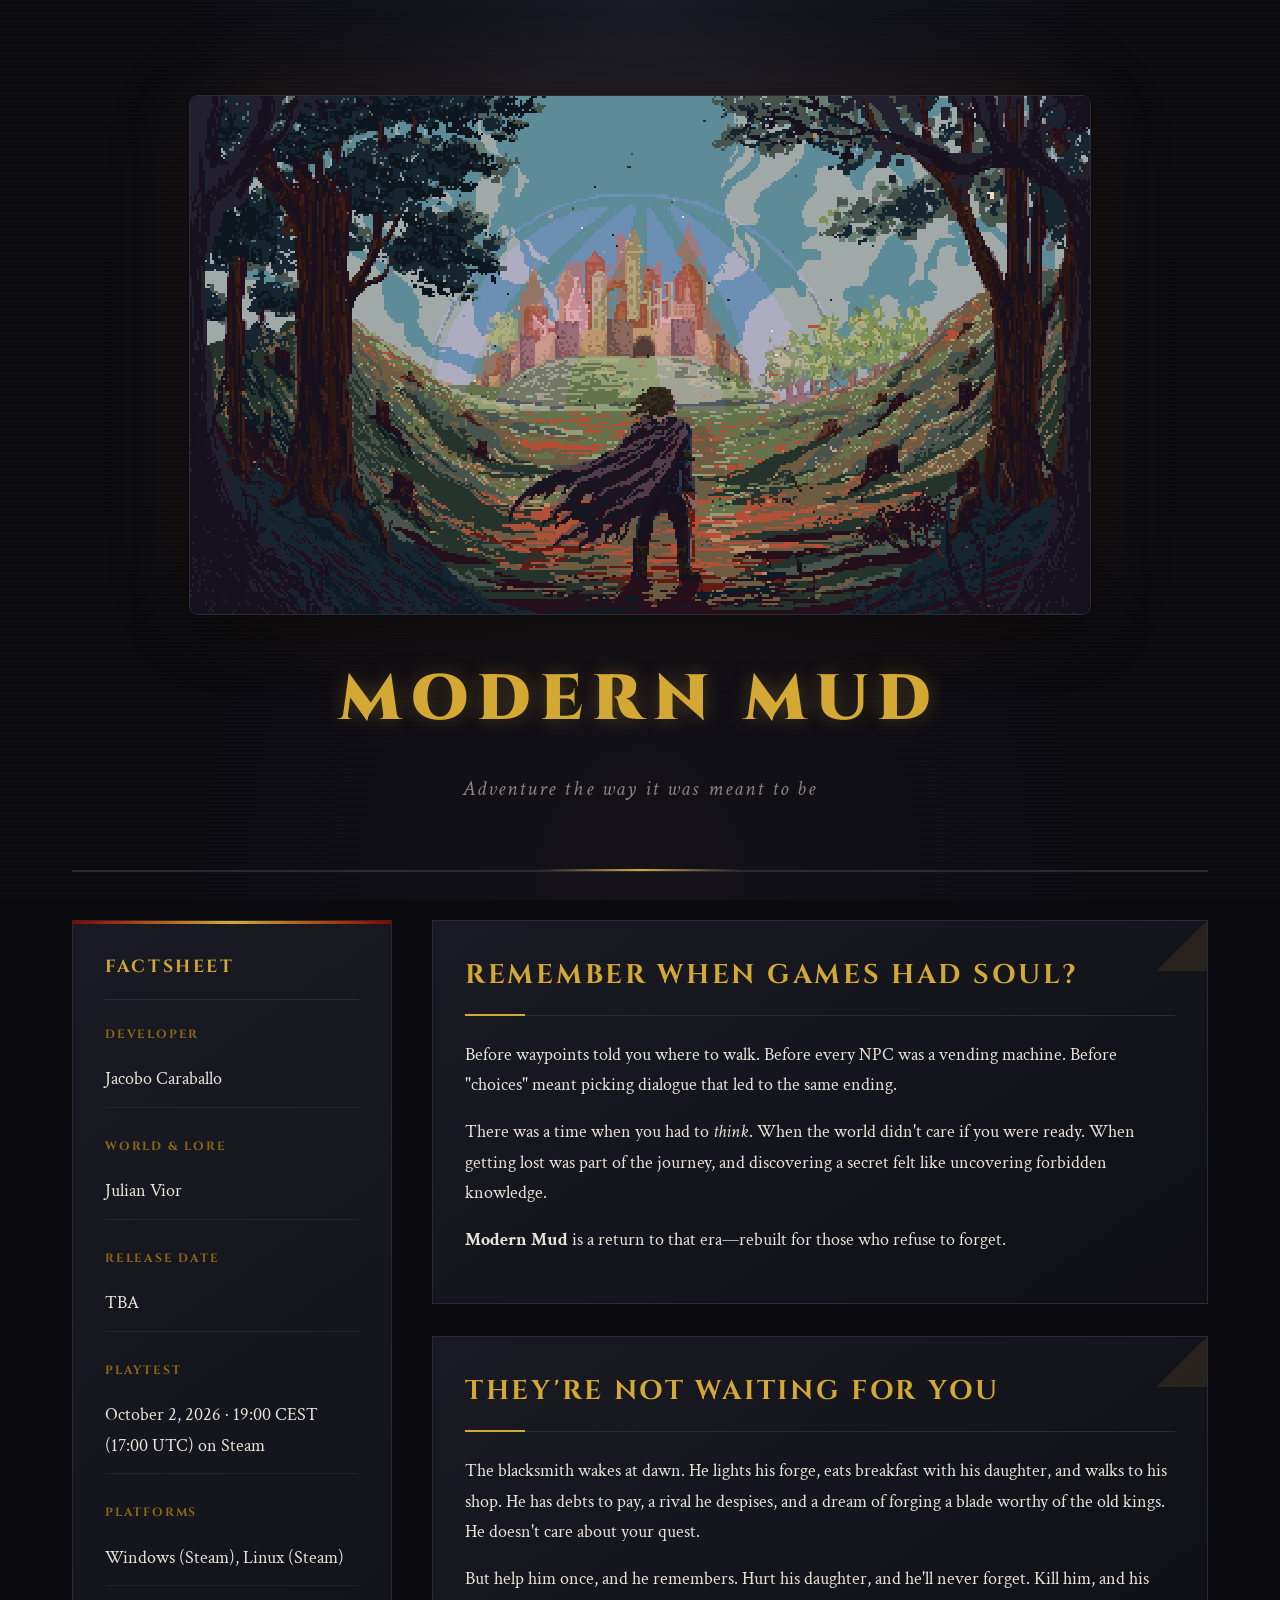
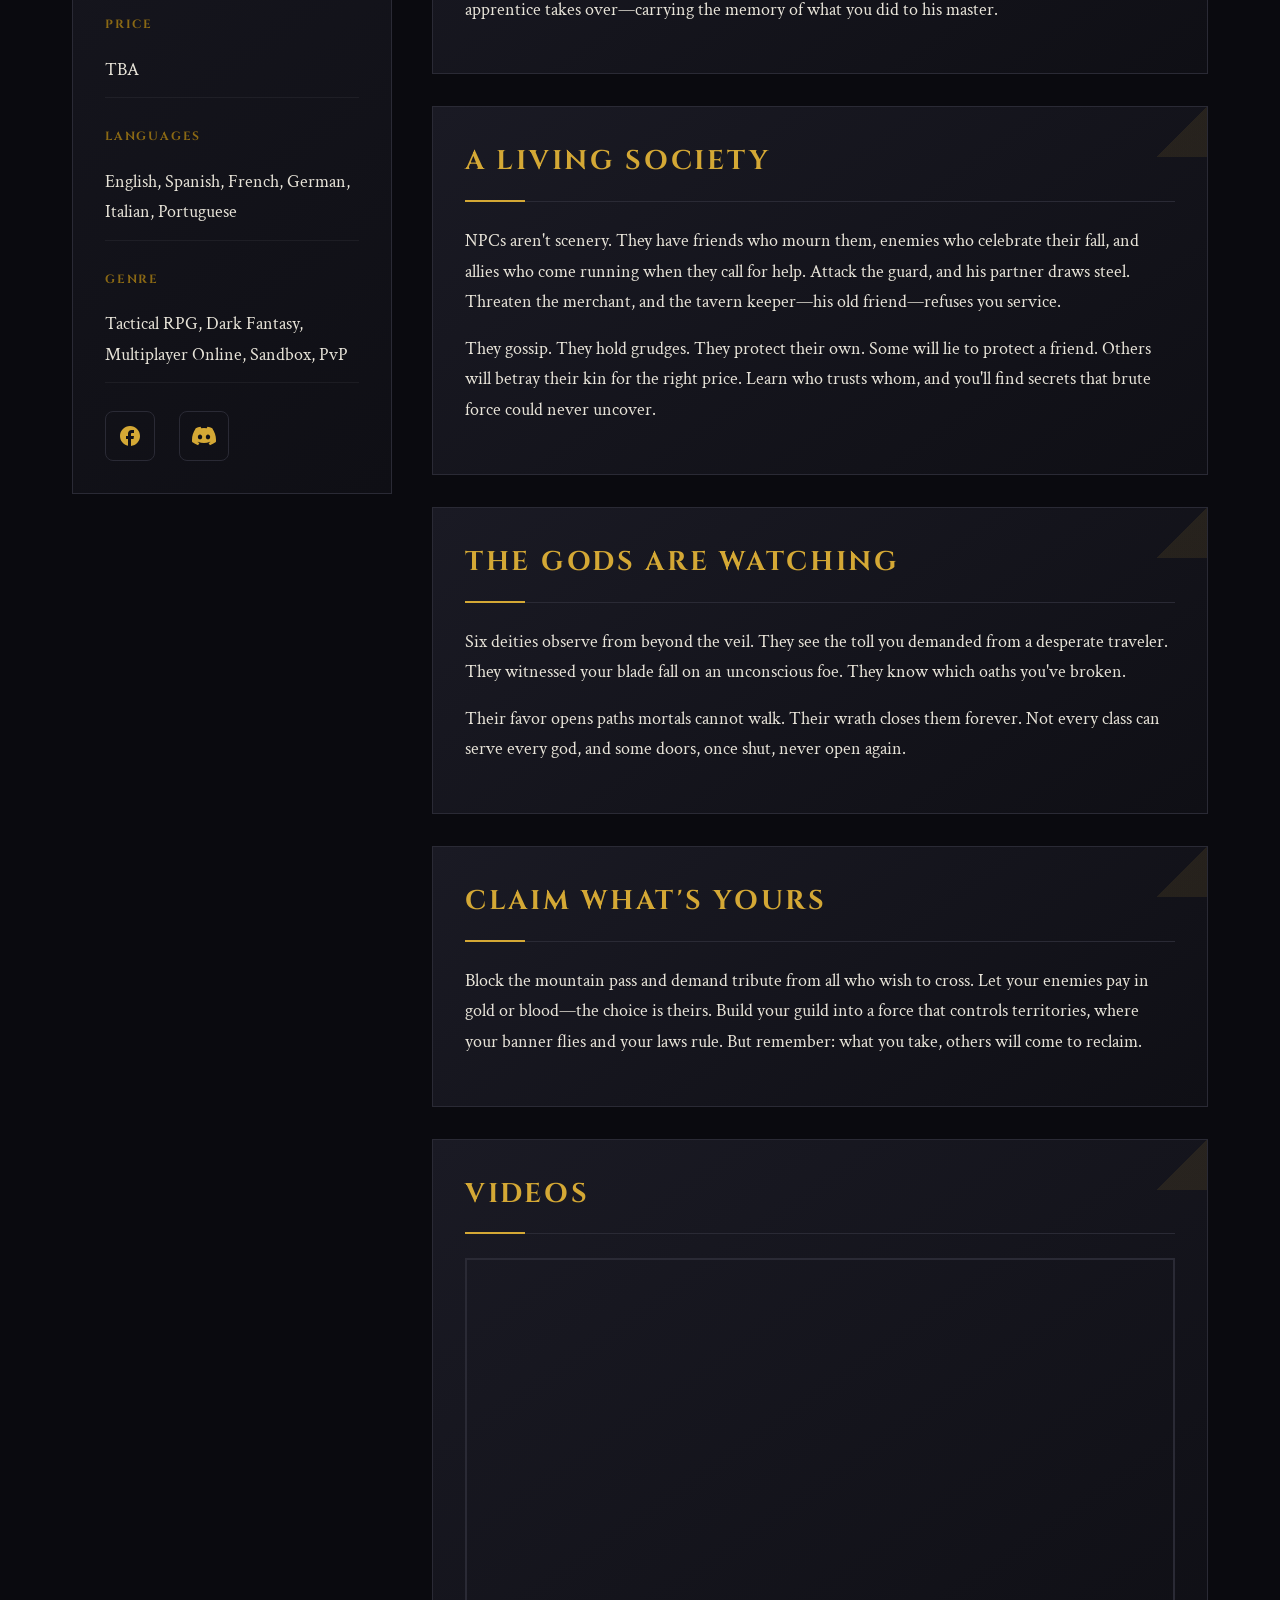
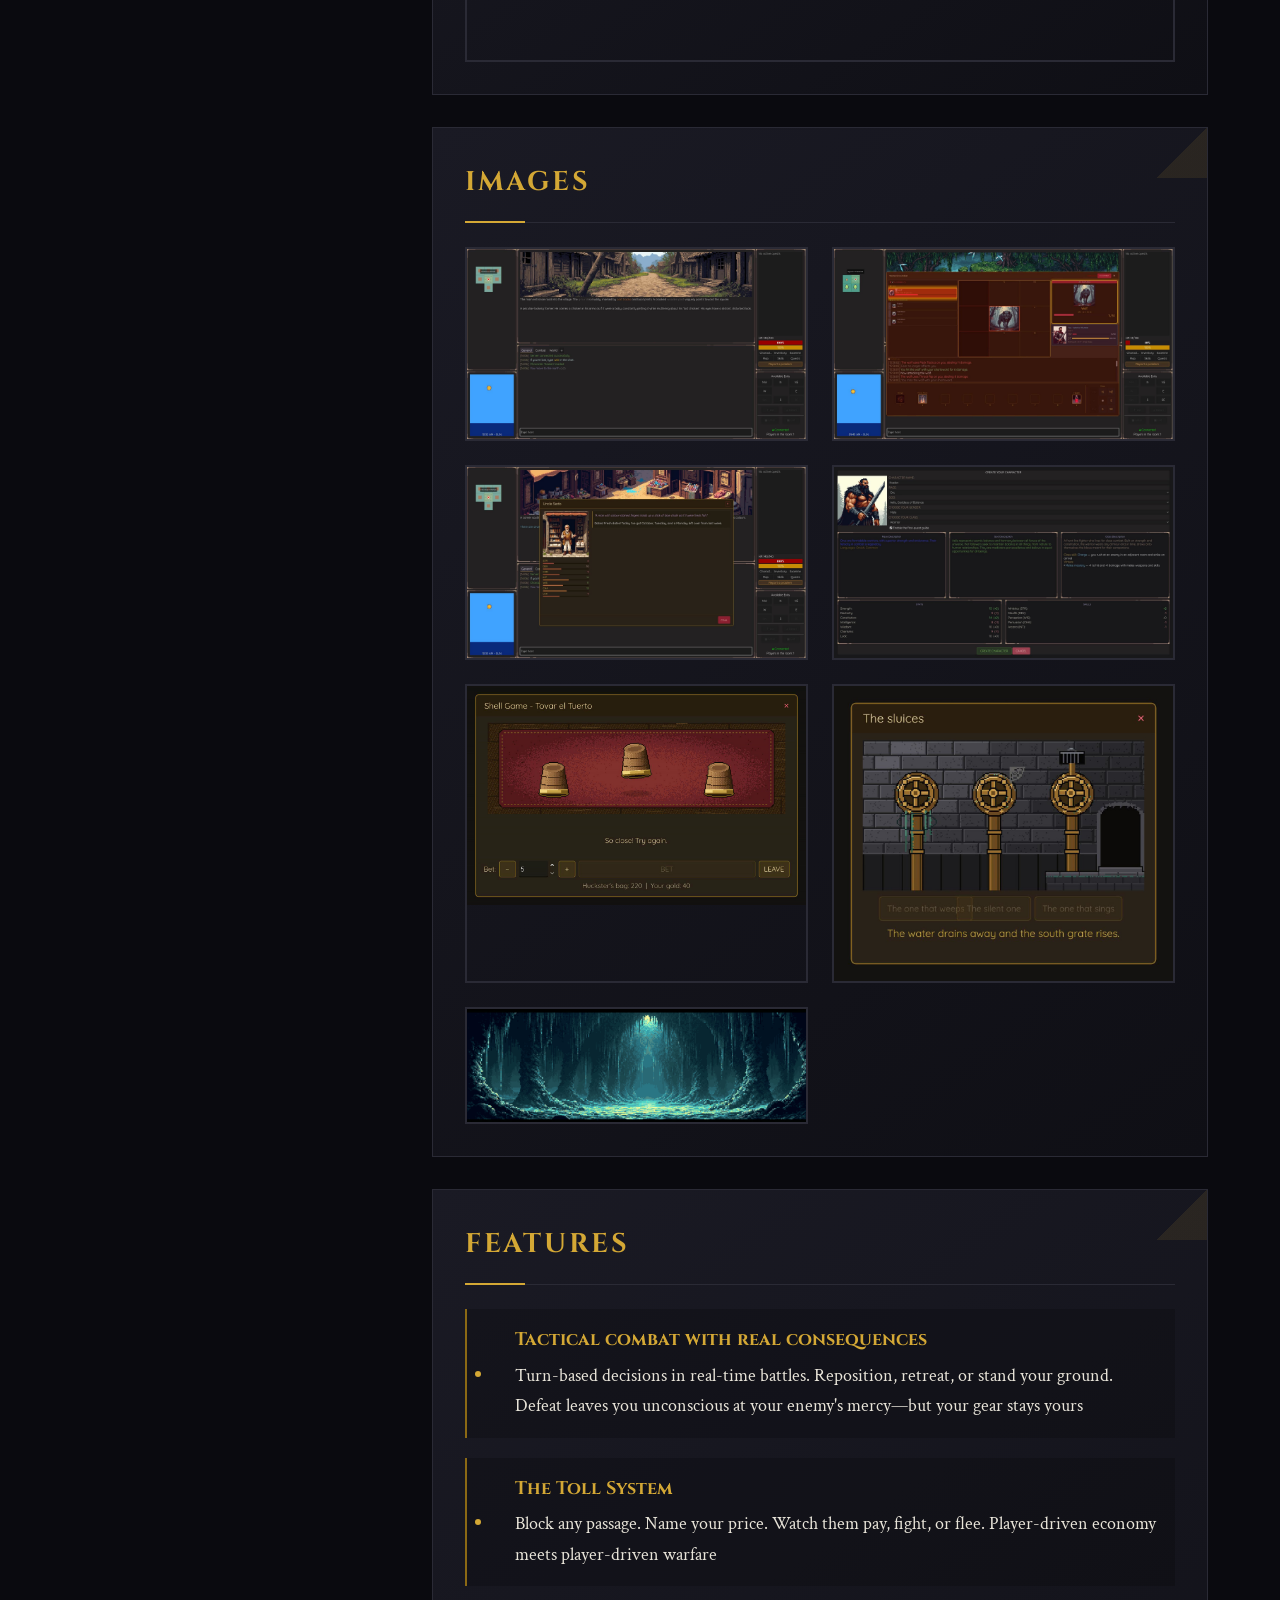
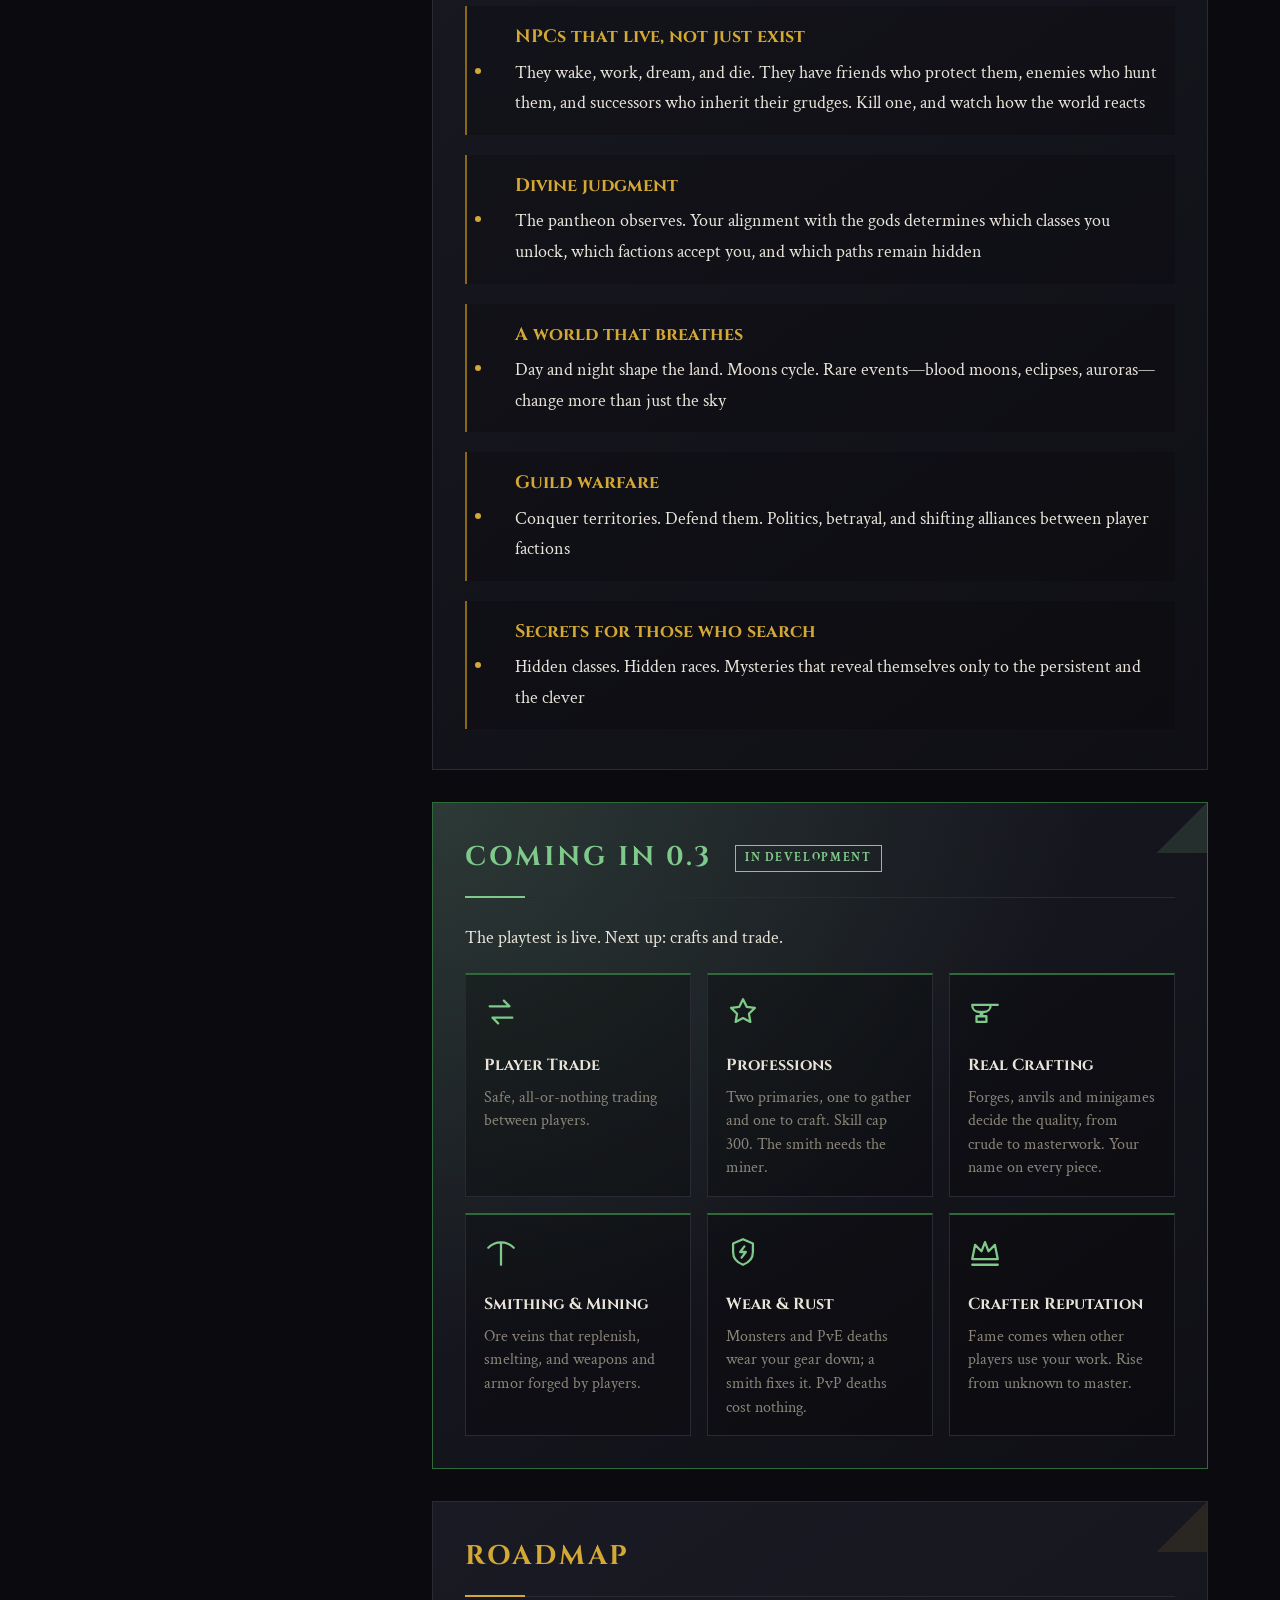
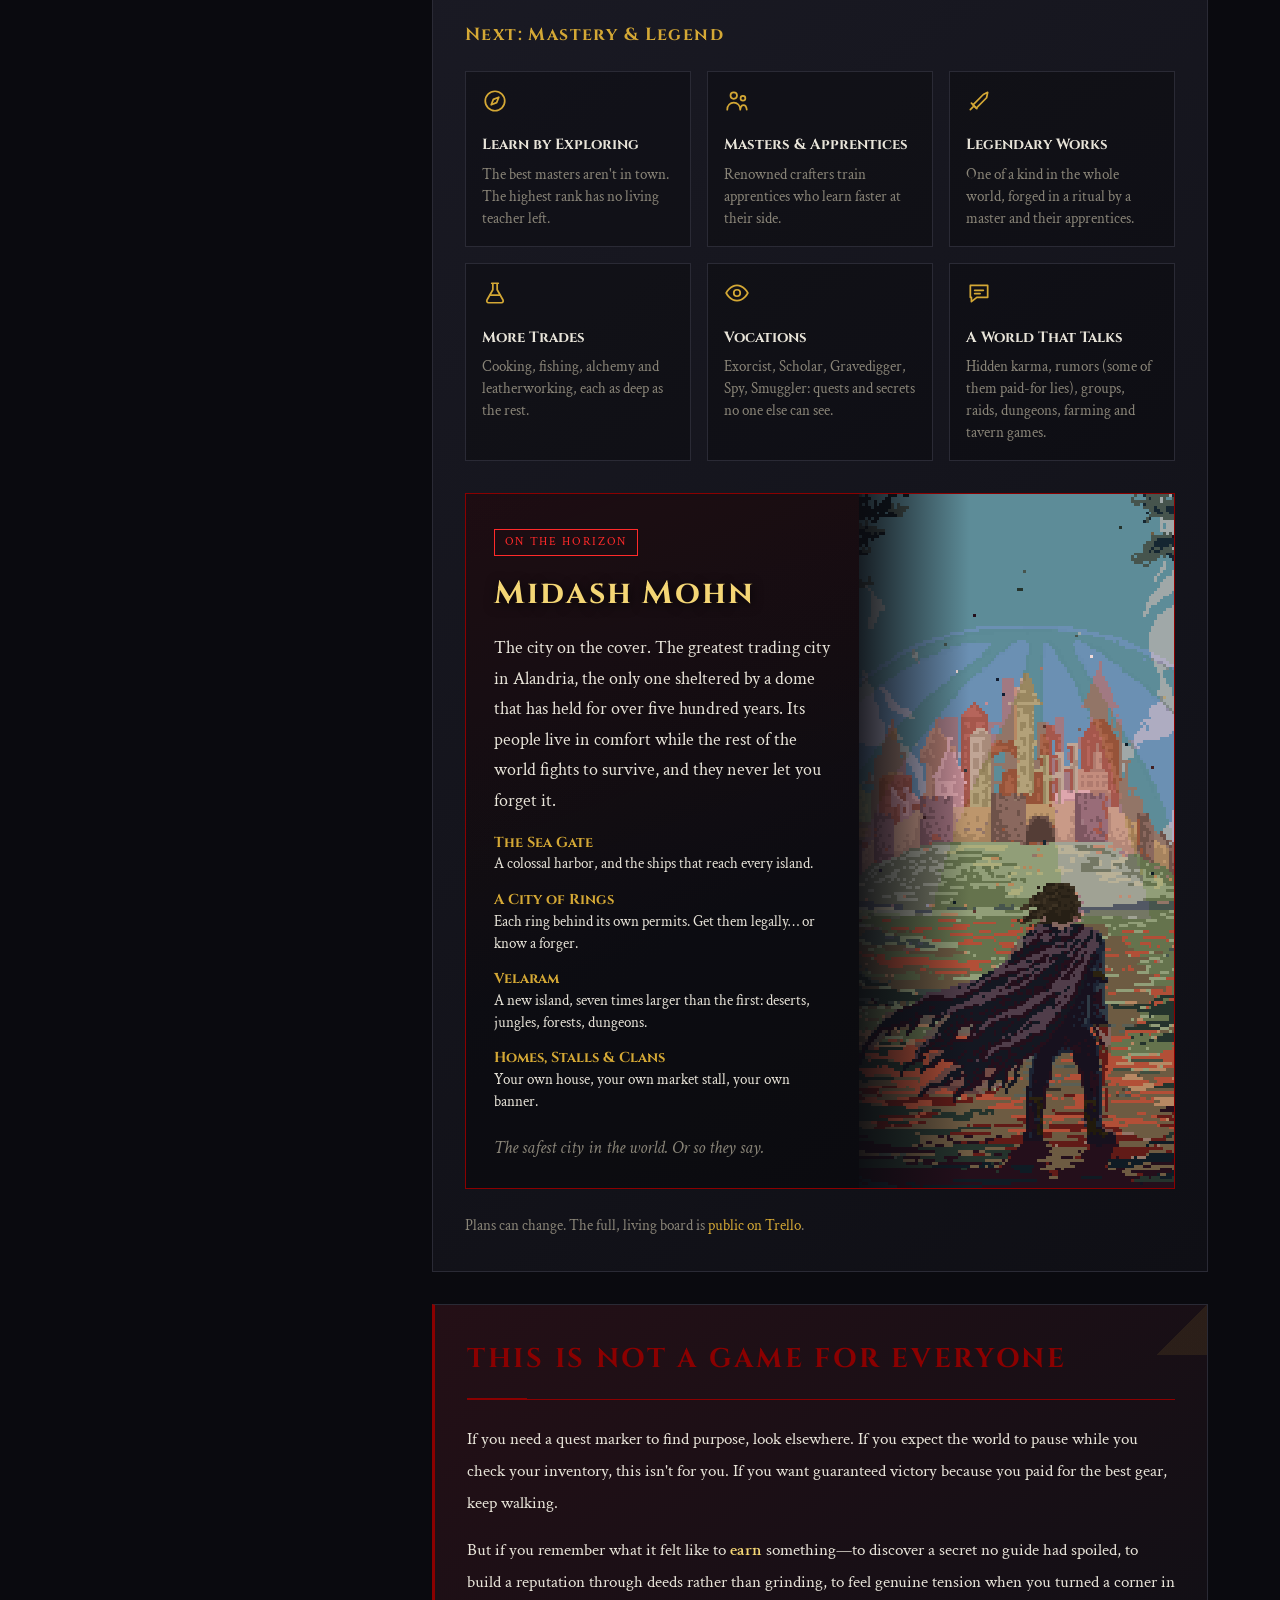
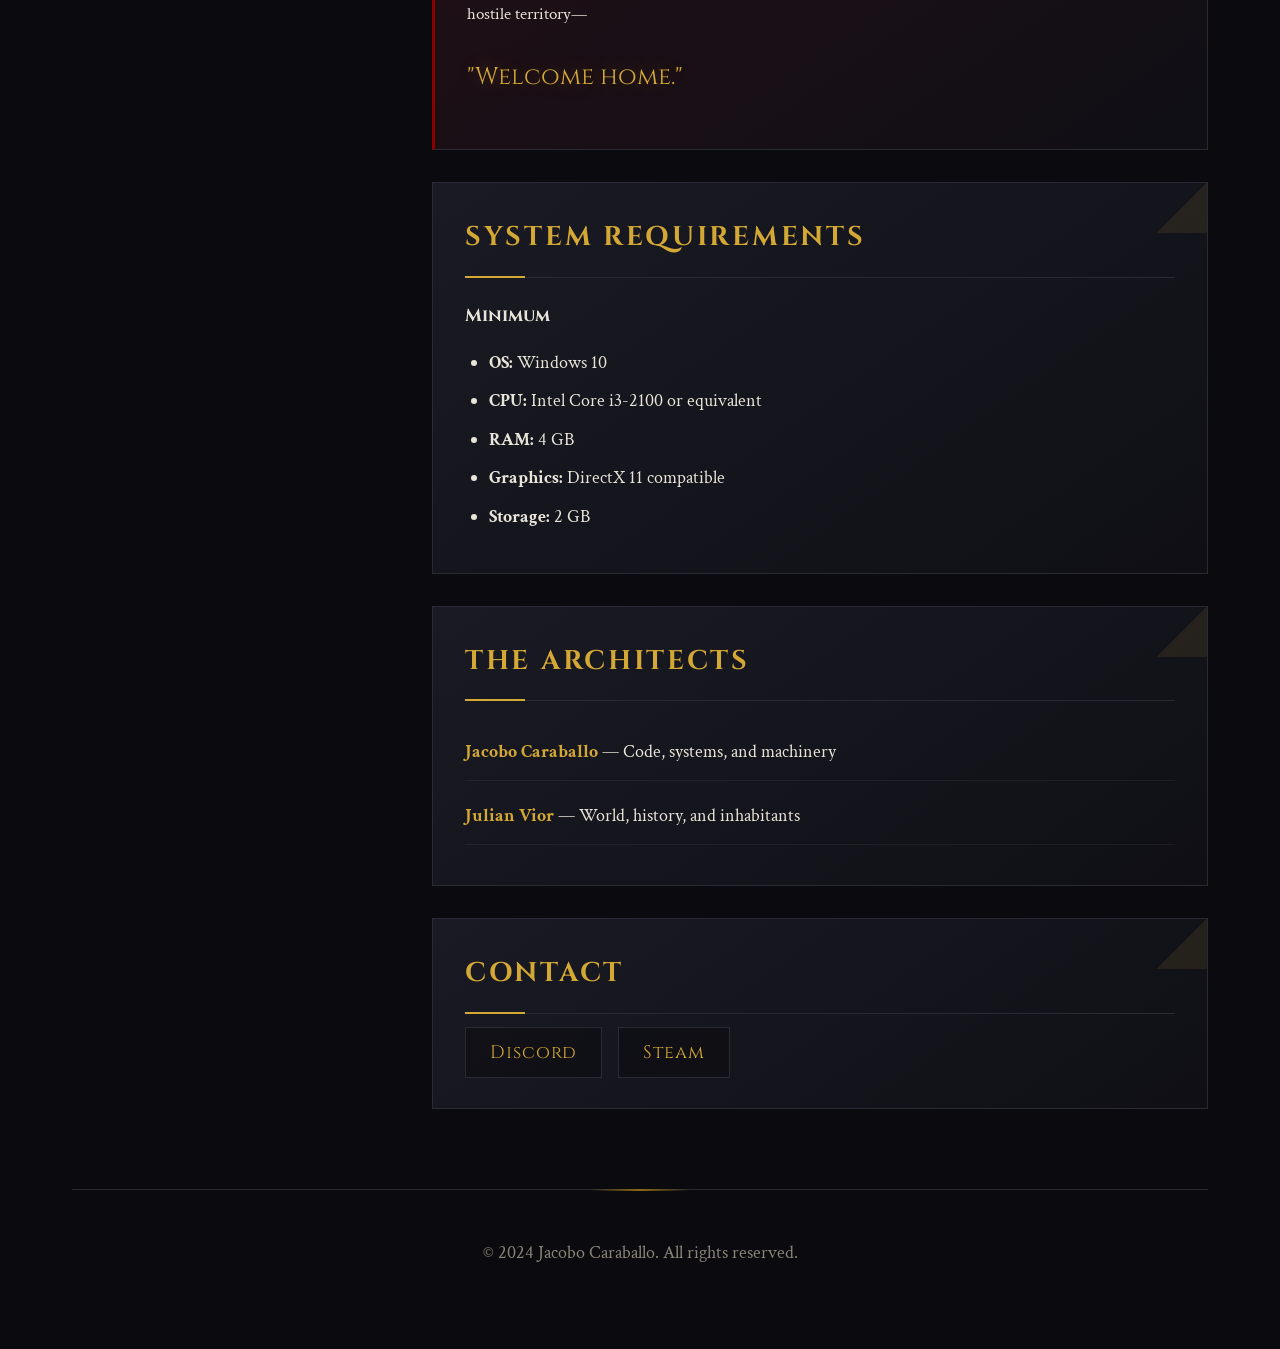
==== index.html @ 34c4f6f2 "Add roadmap: 0.3 crafts and trade, next steps, and Midash Mohn Co-Authored-By: Claude Opus 5.5 (1M c" ====
<!DOCTYPE html>
<html lang="en">
<head>
  <meta charset="UTF-8">
  <meta name="viewport" content="width=device-width, initial-scale=1.0">
  <title>Modern Mud - Press Kit</title>
  <link rel="stylesheet" href="style.css">
</head>
<body>

  <div class="container">

    <header>
      <div class="hero-image">
        <img src="assets/cover.png" alt="A lone adventurer gazes upon a mystical city">
      </div>
      <h1>Modern Mud</h1>
      <p class="tagline">Adventure the way it was meant to be</p>
    </header>

    <div class="game-layout">

      <!-- Factsheet Sidebar -->
      <aside class="factsheet">
        <h2>Factsheet</h2>
        <dl>
          <dt>Developer</dt>
          <dd>Jacobo Caraballo</dd>

          <dt>World &amp; Lore</dt>
          <dd>Julian Vior</dd>

          <dt>Release Date</dt>
          <dd>TBA</dd>

          <dt>Playtest</dt>
          <dd>October 2, 2026 · 19:00 CEST (17:00 UTC) on Steam</dd>

          <dt>Platforms</dt>
          <dd>Windows (Steam), Linux (Steam)</dd>

          <dt>Price</dt>
          <dd>TBA</dd>

          <dt>Languages</dt>
          <dd>English, Spanish, French, German, Italian, Portuguese</dd>

          <dt>Genre</dt>
          <dd>Tactical RPG, Dark Fantasy, Multiplayer Online, Sandbox, PvP</dd>
        </dl>

        <div class="social-icons">
          <a href="https://store.steampowered.com/app/3513750/Modern_Mud/" class="social-icon steam" target="_blank" title="Steam">
            <svg width="24" height="24" viewBox="0 0 24 24" fill="currentColor">
              <path d="M12 2C6.48 2 2 6.48 2 12c0 4.84 3.44 8.87 8 9.8V15H8v-3h2V9.5C10 7.57 11.57 6 13.5 6H16v3h-2c-.55 0-1 .45-1 1v2h3l-.5 3H13v6.95c5.05-.5 9-4.76 9-9.95 0-5.52-4.48-10-10-10z"/>
            </svg>
          </a>
          <a href="https://discord.gg/dksnfUg3hZ" class="social-icon discord" target="_blank" title="Discord">
            <svg width="24" height="24" viewBox="0 0 24 24" fill="currentColor">
              <path d="M20.317 4.37a19.791 19.791 0 0 0-4.885-1.515.074.074 0 0 0-.079.037c-.21.375-.444.864-.608 1.25a18.27 18.27 0 0 0-5.487 0 12.64 12.64 0 0 0-.617-1.25.077.077 0 0 0-.079-.037A19.736 19.736 0 0 0 3.677 4.37a.07.07 0 0 0-.032.027C.533 9.046-.32 13.58.099 18.057a.082.082 0 0 0 .031.057 19.9 19.9 0 0 0 5.993 3.03.078.078 0 0 0 .084-.028c.462-.63.874-1.295 1.226-1.994a.076.076 0 0 0-.041-.106 13.107 13.107 0 0 1-1.872-.892.077.077 0 0 1-.008-.128 10.2 10.2 0 0 0 .372-.292.074.074 0 0 1 .077-.01c3.928 1.793 8.18 1.793 12.062 0a.074.074 0 0 1 .078.01c.12.098.246.198.373.292a.077.077 0 0 1-.006.127 12.299 12.299 0 0 1-1.873.892.077.077 0 0 0-.041.107c.36.698.772 1.362 1.225 1.993a.076.076 0 0 0 .084.028 19.839 19.839 0 0 0 6.002-3.03.077.077 0 0 0 .032-.054c.5-5.177-.838-9.674-3.549-13.66a.061.061 0 0 0-.031-.03zM8.02 15.33c-1.183 0-2.157-1.085-2.157-2.419 0-1.333.956-2.419 2.157-2.419 1.21 0 2.176 1.095 2.157 2.42 0 1.333-.956 2.418-2.157 2.418zm7.975 0c-1.183 0-2.157-1.085-2.157-2.419 0-1.333.955-2.419 2.157-2.419 1.21 0 2.176 1.095 2.157 2.42 0 1.333-.946 2.418-2.157 2.418z"/>
            </svg>
          </a>
        </div>
      </aside>

      <!-- Main Content -->
      <div class="content">

        <!-- Description -->
        <section>
          <h2>Remember When Games Had Soul?</h2>
          <p>Before waypoints told you where to walk. Before every NPC was a vending machine. Before "choices" meant picking dialogue that led to the same ending.</p>
          <p>There was a time when you had to <em>think</em>. When the world didn't care if you were ready. When getting lost was part of the journey, and discovering a secret felt like uncovering forbidden knowledge.</p>
          <p><strong>Modern Mud</strong> is a return to that era&mdash;rebuilt for those who refuse to forget.</p>
        </section>

        <!-- NPCs -->
        <section>
          <h2>They're Not Waiting For You</h2>
          <p>The blacksmith wakes at dawn. He lights his forge, eats breakfast with his daughter, and walks to his shop. He has debts to pay, a rival he despises, and a dream of forging a blade worthy of the old kings. He doesn't care about your quest.</p>
          <p>But help him once, and he remembers. Hurt his daughter, and he'll never forget. Kill him, and his apprentice takes over&mdash;carrying the memory of what you did to his master.</p>
        </section>

        <!-- Society -->
        <section>
          <h2>A Living Society</h2>
          <p>NPCs aren't scenery. They have friends who mourn them, enemies who celebrate their fall, and allies who come running when they call for help. Attack the guard, and his partner draws steel. Threaten the merchant, and the tavern keeper&mdash;his old friend&mdash;refuses you service.</p>
          <p>They gossip. They hold grudges. They protect their own. Some will lie to protect a friend. Others will betray their kin for the right price. Learn who trusts whom, and you'll find secrets that brute force could never uncover.</p>
        </section>

        <!-- Gods -->
        <section>
          <h2>The Gods Are Watching</h2>
          <p>Six deities observe from beyond the veil. They see the toll you demanded from a desperate traveler. They witnessed your blade fall on an unconscious foe. They know which oaths you've broken.</p>
          <p>Their favor opens paths mortals cannot walk. Their wrath closes them forever. Not every class can serve every god, and some doors, once shut, never open again.</p>
        </section>

        <!-- Toll System -->
        <section>
          <h2>Claim What's Yours</h2>
          <p>Block the mountain pass and demand tribute from all who wish to cross. Let your enemies pay in gold or blood&mdash;the choice is theirs. Build your guild into a force that controls territories, where your banner flies and your laws rule. But remember: what you take, others will come to reclaim.</p>
        </section>

        <!-- Videos -->
        <section>
          <h2>Videos</h2>
          <div class="video-embed">
            <iframe src="https://www.youtube.com/embed/okkJ9nBs8RI" title="Modern Mud Trailer" frameborder="0" allow="accelerometer; autoplay; clipboard-write; encrypted-media; gyroscope; picture-in-picture" allowfullscreen></iframe>
          </div>
        </section>

        <!-- Images -->
        <section>
          <h2>Images</h2>
          <div class="gallery">
            <a href="assets/room.jpg" data-lightbox><img src="assets/room.jpg" alt="Exploring the village in Modern Mud"></a>
            <a href="assets/combat.jpg" data-lightbox><img src="assets/combat.jpg" alt="Tactical combat against a wolf"></a>
            <a href="assets/talking.jpg" data-lightbox><img src="assets/talking.jpg" alt="Conversation with an NPC merchant"></a>
            <a href="assets/character-creation.jpg" data-lightbox><img src="assets/character-creation.jpg" alt="Character creation screen"></a>
            <a href="assets/shell-game.jpg" data-lightbox><img src="assets/shell-game.jpg" alt="Shell game minigame with a huckster"></a>
            <a href="assets/valve-puzzle.jpg" data-lightbox><img src="assets/valve-puzzle.jpg" alt="Sluice valve puzzle minigame"></a>
            <a href="assets/room-art.jpg" data-lightbox><img src="assets/room-art.jpg" alt="Room artwork: a glowing underground grove"></a>
          </div>
        </section>

        <!-- Features -->
        <section class="features">
          <h2>Features</h2>
          <ul>
            <li>
              <strong>Tactical combat with real consequences</strong>
              Turn-based decisions in real-time battles. Reposition, retreat, or stand your ground. Defeat leaves you unconscious at your enemy's mercy&mdash;but your gear stays yours
            </li>
            <li>
              <strong>The Toll System</strong>
              Block any passage. Name your price. Watch them pay, fight, or flee. Player-driven economy meets player-driven warfare
            </li>
            <li>
              <strong>NPCs that live, not just exist</strong>
              They wake, work, dream, and die. They have friends who protect them, enemies who hunt them, and successors who inherit their grudges. Kill one, and watch how the world reacts
            </li>
            <li>
              <strong>Divine judgment</strong>
              The pantheon observes. Your alignment with the gods determines which classes you unlock, which factions accept you, and which paths remain hidden
            </li>
            <li>
              <strong>A world that breathes</strong>
              Day and night shape the land. Moons cycle. Rare events&mdash;blood moons, eclipses, auroras&mdash;change more than just the sky
            </li>
            <li>
              <strong>Guild warfare</strong>
              Conquer territories. Defend them. Politics, betrayal, and shifting alliances between player factions
            </li>
            <li>
              <strong>Secrets for those who search</strong>
              Hidden classes. Hidden races. Mysteries that reveal themselves only to the persistent and the clever
            </li>
          </ul>
        </section>

        <!-- Roadmap: in development -->
        <section class="rm-now" id="roadmap">
          <h2>Coming in 0.3 <span class="rm-pill">In development</span></h2>
          <p class="rm-lead">The playtest is live. Next up: crafts and trade.</p>
          <div class="rm-grid">
              <article class="rm-card">
                <svg class="rm-icon" viewBox="0 0 24 24" aria-hidden="true"><path d="M4 8h14l-4-4M20 16H6l4 4"/></svg>
                <h3>Player Trade</h3>
                <p>Safe, all-or-nothing trading between players.</p>
              </article>
              <article class="rm-card">
                <svg class="rm-icon" viewBox="0 0 24 24" aria-hidden="true"><path d="M12 3l2.6 5.3 5.8.8-4.2 4.1 1 5.8L12 16.3 6.8 19l1-5.8-4.2-4.1 5.8-.8z"/></svg>
                <h3>Professions</h3>
                <p>Two primaries, one to gather and one to craft. Skill cap 300. The smith needs the miner.</p>
              </article>
              <article class="rm-card">
                <svg class="rm-icon" viewBox="0 0 24 24" aria-hidden="true"><path d="M3 7h13c0 3-2 5-5 5h-1v3h3v4H6v-4h3v-3H8C5 12 3 10 3 7zM16 7h5"/></svg>
                <h3>Real Crafting</h3>
                <p>Forges, anvils and minigames decide the quality, from crude to masterwork. Your name on every piece.</p>
              </article>
              <article class="rm-card">
                <svg class="rm-icon" viewBox="0 0 24 24" aria-hidden="true"><path d="M3 9c5-5 13-5 18 0M12 6v15"/></svg>
                <h3>Smithing &amp; Mining</h3>
                <p>Ore veins that replenish, smelting, and weapons and armor forged by players.</p>
              </article>
              <article class="rm-card">
                <svg class="rm-icon" viewBox="0 0 24 24" aria-hidden="true"><path d="M12 3l7 3v6c0 4.5-3 7.5-7 9-4-1.5-7-4.5-7-9V6z"/><path d="M13 8l-3 4h4l-3 4"/></svg>
                <h3>Wear &amp; Rust</h3>
                <p>Monsters and PvE deaths wear your gear down; a smith fixes it. PvP deaths cost nothing.</p>
              </article>
              <article class="rm-card">
                <svg class="rm-icon" viewBox="0 0 24 24" aria-hidden="true"><path d="M3 17l2-10 4.5 4.5L12 5l2.5 6.5L19 7l2 10z"/><path d="M3 21h18"/></svg>
                <h3>Crafter Reputation</h3>
                <p>Fame comes when other players use your work. Rise from unknown to master.</p>
              </article>
          </div>
        </section>

        <!-- Roadmap: what comes after -->
        <section class="rm-later">
          <h2>Roadmap</h2>
          <h3 class="rm-stage">Next: Mastery &amp; Legend</h3>
          <div class="rm-grid rm-grid--compact">
              <article class="rm-card rm-card--compact">
                <svg class="rm-icon" viewBox="0 0 24 24" aria-hidden="true"><circle cx="12" cy="12" r="9"/><path d="M15.5 8.5l-2 5-5 2 2-5z"/></svg>
                <h3>Learn by Exploring</h3>
                <p>The best masters aren't in town. The highest rank has no living teacher left.</p>
              </article>
              <article class="rm-card rm-card--compact">
                <svg class="rm-icon" viewBox="0 0 24 24" aria-hidden="true"><circle cx="9" cy="7" r="3"/><circle cx="17.5" cy="9.5" r="2.2"/><path d="M3 20c0-4 2.7-6.5 6-6.5s6 2.5 6 6.5M15 20c.3-2.8 1.3-4.3 3-4.3s2.7 1.5 3 4.3"/></svg>
                <h3>Masters &amp; Apprentices</h3>
                <p>Renowned crafters train apprentices who learn faster at their side.</p>
              </article>
              <article class="rm-card rm-card--compact">
                <svg class="rm-icon" viewBox="0 0 24 24" aria-hidden="true"><path d="M20 4l-1 5-9.5 9.5-3-3L16 6z"/><path d="M5 14l5 5M4 20l2.5-2.5"/></svg>
                <h3>Legendary Works</h3>
                <p>One of a kind in the whole world, forged in a ritual by a master and their apprentices.</p>
              </article>
              <article class="rm-card rm-card--compact">
                <svg class="rm-icon" viewBox="0 0 24 24" aria-hidden="true"><path d="M9 3h6M10 3v6L4.6 18.5A1.7 1.7 0 0 0 6 21h12a1.7 1.7 0 0 0 1.4-2.5L14 9V3"/><path d="M7.5 14h9"/></svg>
                <h3>More Trades</h3>
                <p>Cooking, fishing, alchemy and leatherworking, each as deep as the rest.</p>
              </article>
              <article class="rm-card rm-card--compact">
                <svg class="rm-icon" viewBox="0 0 24 24" aria-hidden="true"><path d="M2 12s3.6-7 10-7 10 7 10 7-3.6 7-10 7S2 12 2 12z"/><circle cx="12" cy="12" r="3"/></svg>
                <h3>Vocations</h3>
                <p>Exorcist, Scholar, Gravedigger, Spy, Smuggler: quests and secrets no one else can see.</p>
              </article>
              <article class="rm-card rm-card--compact">
                <svg class="rm-icon" viewBox="0 0 24 24" aria-hidden="true"><path d="M4 5h16v11H10l-5 4v-4H4z"/><path d="M8 9.5h8M8 12.5h5"/></svg>
                <h3>A World That Talks</h3>
                <p>Hidden karma, rumors (some of them paid-for lies), groups, raids, dungeons, farming and tavern games.</p>
              </article>
          </div>

          <div class="rm-horizon">
            <div class="rm-horizon-art">
              <img src="assets/cover.png" alt="Midash Mohn beneath its protective dome">
            </div>
            <div class="rm-horizon-body">
              <span class="rm-pill rm-pill--horizon">On the horizon</span>
              <h3>Midash Mohn</h3>
              <p>The city on the cover. The greatest trading city in Alandria, the only one sheltered by a dome that has held for over five hundred years. Its people live in comfort while the rest of the world fights to survive, and they never let you forget it.</p>
              <ul class="rm-horizon-list">
                <li><strong>The Sea Gate</strong> A colossal harbor, and the ships that reach every island.</li>
                <li><strong>A City of Rings</strong> Each ring behind its own permits. Get them legally&hellip; or know a forger.</li>
                <li><strong>Velaram</strong> A new island, seven times larger than the first: deserts, jungles, forests, dungeons.</li>
                <li><strong>Homes, Stalls &amp; Clans</strong> Your own house, your own market stall, your own banner.</li>
              </ul>
              <p class="rm-whisper">The safest city in the world. Or so they say.</p>
            </div>
          </div>

          <p class="rm-note">Plans can change. The full, living board is <a href="https://trello.com/b/FSaehTsW/road-to-02" target="_blank">public on Trello</a>.</p>
        </section>

        <!-- Not For Everyone -->
        <section class="quote-block">
          <h2>This Is Not A Game For Everyone</h2>
          <p>If you need a quest marker to find purpose, look elsewhere. If you expect the world to pause while you check your inventory, this isn't for you. If you want guaranteed victory because you paid for the best gear, keep walking.</p>
          <p>But if you remember what it felt like to <em>earn</em> something&mdash;to discover a secret no guide had spoiled, to build a reputation through deeds rather than grinding, to feel genuine tension when you turned a corner in hostile territory&mdash;</p>
          <p>"Welcome home."</p>
        </section>

        <!-- System Requirements -->
        <section>
          <h2>System Requirements</h2>
          <h3>Minimum</h3>
          <ul>
            <li><strong>OS:</strong> Windows 10</li>
            <li><strong>CPU:</strong> Intel Core i3-2100 or equivalent</li>
            <li><strong>RAM:</strong> 4 GB</li>
            <li><strong>Graphics:</strong> DirectX 11 compatible</li>
            <li><strong>Storage:</strong> 2 GB</li>
          </ul>
        </section>

        <!-- Team -->
        <section class="team">
          <h2>The Architects</h2>
          <ul>
            <li><strong>Jacobo Caraballo</strong> &mdash; Code, systems, and machinery</li>
            <li><strong>Julian Vior</strong> &mdash; World, history, and inhabitants</li>
          </ul>
        </section>

        <!-- Contact -->
        <section class="social">
          <h2>Contact</h2>
          <ul>
            <li><a href="https://discord.gg/dksnfUg3hZ" target="_blank">Discord</a></li>
            <li><a href="https://store.steampowered.com/app/3513750/Modern_Mud/" target="_blank">Steam</a></li>
          </ul>
        </section>

      </div>
    </div>

    <footer>
      <p>&copy; 2024 Jacobo Caraballo. All rights reserved.</p>
    </footer>

  </div>

  <!-- Lightbox -->
  <div class="lightbox" id="lightbox">
    <div class="lightbox-backdrop"></div>
    <button class="lightbox-close" aria-label="Close">&times;</button>
    <button class="lightbox-nav lightbox-prev" aria-label="Previous">&#8249;</button>
    <button class="lightbox-nav lightbox-next" aria-label="Next">&#8250;</button>
    <div class="lightbox-content">
      <img class="lightbox-img" id="lightbox-img" src="" alt="">
      <p class="lightbox-caption" id="lightbox-caption"></p>
      <p class="lightbox-counter" id="lightbox-counter"></p>
    </div>
  </div>

  <script>
    (function() {
      const lightbox = document.getElementById('lightbox');
      const lbImg = document.getElementById('lightbox-img');
      const lbCaption = document.getElementById('lightbox-caption');
      const lbCounter = document.getElementById('lightbox-counter');
      const items = document.querySelectorAll('[data-lightbox]');
      let current = 0;

      function open(index) {
        current = index;
        const item = items[index];
        const img = item.querySelector('img');
        lbImg.src = item.href;
        lbImg.alt = img.alt;
        lbCaption.textContent = img.alt;
        lbCounter.textContent = (index + 1) + ' / ' + items.length;
        lightbox.classList.add('active');
        document.body.style.overflow = 'hidden';
      }

      function close() {
        lightbox.classList.remove('active');
        document.body.style.overflow = '';
      }

      function navigate(dir) {
        current = (current + dir + items.length) % items.length;
        const item = items[current];
        const img = item.querySelector('img');
        lbImg.classList.add('lightbox-img--switching');
        setTimeout(function() {
          lbImg.src = item.href;
          lbImg.alt = img.alt;
          lbCaption.textContent = img.alt;
          lbCounter.textContent = (current + 1) + ' / ' + items.length;
          lbImg.classList.remove('lightbox-img--switching');
        }, 200);
      }

      items.forEach(function(item, i) {
        item.addEventListener('click', function(e) {
          e.preventDefault();
          open(i);
        });
      });

      lightbox.querySelector('.lightbox-close').addEventListener('click', close);
      lightbox.querySelector('.lightbox-backdrop').addEventListener('click', close);
      lightbox.querySelector('.lightbox-prev').addEventListener('click', function() { navigate(-1); });
      lightbox.querySelector('.lightbox-next').addEventListener('click', function() { navigate(1); });

      document.addEventListener('keydown', function(e) {
        if (!lightbox.classList.contains('active')) return;
        if (e.key === 'Escape') close();
        if (e.key === 'ArrowLeft') navigate(-1);
        if (e.key === 'ArrowRight') navigate(1);
      });
    })();
  </script>

</body>
</html>
---- style.css ----
/* Modern Mud Press Kit - Dungeon Theme */

@import url('https://fonts.googleapis.com/css2?family=Cinzel:wght@400;700;900&family=Crimson+Text:ital,wght@0,400;0,600;1,400&display=swap');

:root {
  --bg-dark: #0a0a0f;
  --bg-stone: #12121a;
  --bg-card: linear-gradient(145deg, #1a1a24 0%, #0f0f15 100%);
  --gold: #d4a835;
  --gold-light: #f4d675;
  --gold-dark: #8b6914;
  --blood: #8b0000;
  --blood-glow: #ff2a2a;
  --text: #e8e4d9;
  --text-muted: #8a8578;
  --border-stone: #2a2a35;
  --shadow-color: rgba(0, 0, 0, 0.8);
}

* {
  box-sizing: border-box;
  margin: 0;
  padding: 0;
}

body {
  font-family: 'Crimson Text', Georgia, serif;
  background: var(--bg-dark);
  color: var(--text);
  line-height: 1.7;
  font-size: 18px;
  background-image:
    radial-gradient(ellipse at top, #1a1a25 0%, transparent 50%),
    radial-gradient(ellipse at bottom, #15121a 0%, transparent 50%),
    repeating-linear-gradient(
      0deg,
      transparent,
      transparent 2px,
      rgba(255,255,255,0.01) 2px,
      rgba(255,255,255,0.01) 4px
    );
  background-attachment: fixed;
}

.container {
  max-width: 1200px;
  margin: 0 auto;
  padding: 2rem;
  position: relative;
}

header {
  text-align: center;
  padding: 4rem 2rem;
  margin-bottom: 3rem;
  position: relative;
  border-bottom: 2px solid var(--border-stone);
}

header::after {
  content: "";
  position: absolute;
  bottom: -1px;
  left: 50%;
  transform: translateX(-50%);
  width: 200px;
  height: 2px;
  background: linear-gradient(90deg, transparent, var(--gold), transparent);
}

.hero-image {
  width: 100%;
  max-width: 900px;
  margin: 0 auto 2rem;
  border-radius: 8px;
  overflow: hidden;
  box-shadow:
    0 0 0 1px var(--border-stone),
    0 20px 50px rgba(0, 0, 0, 0.5),
    0 0 100px rgba(212, 168, 53, 0.1);
}

.hero-image img {
  width: 100%;
  height: auto;
  display: block;
  image-rendering: pixelated;
  image-rendering: crisp-edges;
}

header h1 {
  font-family: 'Cinzel', serif;
  font-size: 4rem;
  font-weight: 900;
  letter-spacing: 0.15em;
  text-transform: uppercase;
  color: var(--gold);
  text-shadow: 0 0 20px rgba(212, 168, 53, 0.3);
  margin-bottom: 1rem;
}

.tagline {
  font-size: 1.3rem;
  color: var(--text-muted);
  font-style: italic;
  letter-spacing: 0.1em;
}

.back-link {
  display: inline-block;
  margin-bottom: 1.5rem;
  color: var(--gold);
  text-decoration: none;
  font-family: 'Cinzel', serif;
  font-size: 0.9rem;
  letter-spacing: 0.1em;
  text-transform: uppercase;
  transition: all 0.3s;
}

.back-link:hover {
  color: var(--gold-light);
  text-shadow: 0 0 10px var(--gold);
}

.games-nav {
  background: var(--bg-card);
  padding: 2rem;
  border: 1px solid var(--border-stone);
  margin-bottom: 2rem;
  position: relative;
}

.games-nav::before {
  content: "";
  position: absolute;
  top: -1px;
  left: 20px;
  right: 20px;
  height: 2px;
  background: linear-gradient(90deg, transparent, var(--gold), transparent);
}

.games-nav h2 {
  font-family: 'Cinzel', serif;
  color: var(--gold);
  margin-bottom: 1rem;
  letter-spacing: 0.1em;
}

.games-nav ul {
  list-style: none;
}

.games-nav a {
  color: var(--text);
  text-decoration: none;
  font-size: 1.2rem;
  display: inline-block;
  padding: 0.5rem 0;
  transition: all 0.3s;
  position: relative;
}

.games-nav a::before {
  content: "\00BB ";
  color: var(--gold);
  opacity: 0;
  transition: opacity 0.3s;
}

.games-nav a:hover {
  color: var(--gold-light);
  padding-left: 1rem;
}

.games-nav a:hover::before {
  opacity: 1;
}

main {
  display: grid;
  gap: 2rem;
}

.game-layout {
  display: grid;
  grid-template-columns: 320px 1fr;
  gap: 2.5rem;
}

@media (max-width: 900px) {
  .game-layout {
    grid-template-columns: 1fr;
  }

  header h1 {
    font-size: 2.5rem;
  }

  .factsheet {
    position: relative;
    top: auto;
  }

  section,
  .factsheet {
    background: var(--bg-stone);
  }
}

.factsheet {
  background: var(--bg-card);
  padding: 2rem;
  border: 1px solid var(--border-stone);
  height: fit-content;
  position: sticky;
  top: 2rem;
}

.factsheet::before {
  content: "";
  position: absolute;
  top: 0;
  left: 0;
  right: 0;
  height: 3px;
  background: linear-gradient(90deg, var(--blood), var(--gold), var(--blood));
}

.factsheet h2 {
  font-family: 'Cinzel', serif;
  color: var(--gold);
  margin-bottom: 1.5rem;
  padding-bottom: 1rem;
  border-bottom: 1px solid var(--border-stone);
  letter-spacing: 0.15em;
  text-transform: uppercase;
  font-size: 1.1rem;
}

.factsheet dl {
  display: grid;
  gap: 1rem;
}

.factsheet dt {
  font-family: 'Cinzel', serif;
  font-weight: 700;
  color: var(--gold-dark);
  font-size: 0.75rem;
  text-transform: uppercase;
  letter-spacing: 0.15em;
  margin-bottom: 0.25rem;
}

.factsheet dd {
  margin-bottom: 0.75rem;
  padding-bottom: 0.75rem;
  border-bottom: 1px solid rgba(255,255,255,0.05);
}

.factsheet a {
  color: var(--gold);
  text-decoration: none;
  transition: all 0.3s;
}

.factsheet a:hover {
  color: var(--gold-light);
  text-shadow: 0 0 8px var(--gold);
}

.discord-link,
.steam-link {
  display: inline-flex;
  align-items: center;
  color: var(--gold);
}

.discord-link:hover {
  color: #5865F2;
}

.steam-link:hover {
  color: #1b2838;
}

.social-icons {
  display: flex;
  gap: 1.5rem;
  margin-top: 1rem;
}

.social-icon {
  display: inline-flex;
  align-items: center;
  justify-content: center;
  color: var(--gold);
  padding: 0.75rem;
  border: 1px solid var(--border-stone);
  border-radius: 8px;
  transition: all 0.3s;
}

.social-icon:hover {
  transform: translateY(-3px);
  border-color: var(--gold);
}

.social-icon.discord:hover {
  color: #5865F2;
  border-color: #5865F2;
  box-shadow: 0 0 15px rgba(88, 101, 242, 0.3);
}

.social-icon.steam:hover {
  color: #66c0f4;
  border-color: #66c0f4;
  box-shadow: 0 0 15px rgba(102, 192, 244, 0.3);
}

section {
  background: var(--bg-card);
  padding: 2rem;
  border: 1px solid var(--border-stone);
  margin-bottom: 2rem;
  position: relative;
  overflow: hidden;
}

section::after {
  content: "";
  position: absolute;
  top: 0;
  right: 0;
  width: 50px;
  height: 50px;
  background: linear-gradient(135deg, transparent 50%, rgba(212, 168, 53, 0.1) 50%);
}

section h2 {
  font-family: 'Cinzel', serif;
  color: var(--gold);
  margin-bottom: 1.5rem;
  padding-bottom: 1rem;
  border-bottom: 1px solid var(--border-stone);
  letter-spacing: 0.1em;
  text-transform: uppercase;
  position: relative;
}

section h2::after {
  content: "";
  position: absolute;
  bottom: -1px;
  left: 0;
  width: 60px;
  height: 2px;
  background: var(--gold);
}

section h3 {
  font-family: 'Cinzel', serif;
  color: var(--text);
  margin: 1.5rem 0 1rem;
  font-size: 1.1rem;
}

section p {
  margin-bottom: 1rem;
}

section ul {
  margin-left: 1.5rem;
}

section li {
  margin-bottom: 0.5rem;
}

section a {
  color: var(--gold);
  text-decoration: none;
  border-bottom: 1px solid transparent;
  transition: all 0.3s;
}

section a:hover {
  color: var(--gold-light);
  border-bottom-color: var(--gold);
}

.features ul {
  list-style: none;
  margin-left: 0;
  display: grid;
  gap: 0.75rem;
}

.features li {
  padding: 1rem 1rem 1rem 3rem;
  position: relative;
  background: rgba(0,0,0,0.2);
  border-left: 2px solid var(--gold-dark);
  transition: all 0.3s;
}

.features li::before {
  content: "";
  position: absolute;
  left: 0.5rem;
  top: 50%;
  transform: translateY(-50%);
  width: 6px;
  height: 6px;
  background: var(--gold);
  border-radius: 50%;
}

.features li:hover {
  background: rgba(212, 168, 53, 0.05);
  border-left-color: var(--gold);
  transform: translateX(5px);
}

.features li strong {
  color: var(--gold);
  font-family: 'Cinzel', serif;
  display: block;
  margin-bottom: 0.3rem;
}

.gallery {
  display: grid;
  grid-template-columns: repeat(auto-fill, minmax(280px, 1fr));
  gap: 1.5rem;
  margin-top: 1.5rem;
}

.gallery a {
  display: block;
  border: 2px solid var(--border-stone);
  overflow: hidden;
  transition: all 0.3s;
}

.gallery a:hover {
  border-color: var(--gold);
  box-shadow: 0 0 30px rgba(212, 168, 53, 0.3);
  transform: scale(1.02);
}

.gallery img {
  width: 100%;
  display: block;
  transition: all 0.5s;
}

.gallery a:hover img {
  transform: scale(1.1);
}

.video-embed {
  position: relative;
  padding-bottom: 56.25%;
  height: 0;
  overflow: hidden;
  margin-top: 1.5rem;
  border: 2px solid var(--border-stone);
}

.video-embed iframe {
  position: absolute;
  top: 0;
  left: 0;
  width: 100%;
  height: 100%;
  border: none;
}

.download-btn {
  display: inline-block;
  background: linear-gradient(145deg, var(--gold-dark) 0%, var(--gold) 50%, var(--gold-dark) 100%);
  background-size: 200% 100%;
  color: var(--bg-dark);
  padding: 1rem 2rem;
  text-decoration: none;
  margin-top: 1.5rem;
  font-family: 'Cinzel', serif;
  font-weight: 700;
  letter-spacing: 0.1em;
  text-transform: uppercase;
  transition: all 0.3s;
  border: none;
  cursor: pointer;
}

.download-btn:hover {
  background-position: 100% 0;
  box-shadow: 0 0 20px var(--gold);
  transform: translateY(-2px);
  color: var(--bg-dark);
}

.quote-block {
  background:
    linear-gradient(145deg, rgba(139, 0, 0, 0.15) 0%, rgba(15, 15, 21, 0.95) 100%),
    var(--bg-stone);
  border-left: 3px solid var(--blood);
}

.quote-block h2 {
  color: var(--blood);
  border-bottom-color: var(--blood);
}

.quote-block h2::after {
  background: var(--blood);
}

.quote-block p {
  font-size: 1.05rem;
  line-height: 1.9;
}

.quote-block p:last-child {
  font-family: 'Cinzel', serif;
  font-size: 1.5rem;
  color: var(--gold);
  margin-top: 1.5rem;
  text-shadow: 0 0 20px rgba(212, 168, 53, 0.3);
}

.quote-block em {
  color: var(--gold-light);
  font-style: normal;
  font-weight: 600;
}

.placeholder {
  color: var(--text-muted);
  font-style: italic;
  padding: 2rem;
  text-align: center;
  border: 1px dashed var(--border-stone);
}

footer {
  text-align: center;
  padding: 3rem 0;
  margin-top: 3rem;
  border-top: 1px solid var(--border-stone);
  color: var(--text-muted);
  position: relative;
}

footer::before {
  content: "";
  position: absolute;
  top: -1px;
  left: 50%;
  transform: translateX(-50%);
  width: 100px;
  height: 2px;
  background: linear-gradient(90deg, transparent, var(--gold-dark), transparent);
}

.team ul,
.credits ul,
.social ul {
  list-style: none;
  margin-left: 0;
}

.team li,
.credits li {
  padding: 0.75rem 0;
  border-bottom: 1px solid rgba(255,255,255,0.05);
}

.team li strong,
.credits li strong {
  color: var(--gold);
}

.social ul {
  display: flex;
  gap: 1rem;
  flex-wrap: wrap;
  margin-top: 1rem;
}

.social a {
  background: rgba(0,0,0,0.3);
  padding: 0.75rem 1.5rem;
  border: 1px solid var(--border-stone);
  font-family: 'Cinzel', serif;
  letter-spacing: 0.05em;
}

.social a:hover {
  background: var(--gold);
  color: var(--bg-dark);
  border-color: var(--gold);
}

::-webkit-scrollbar {
  width: 10px;
}

::-webkit-scrollbar-track {
  background: var(--bg-dark);
}

::-webkit-scrollbar-thumb {
  background: var(--border-stone);
  border: 2px solid var(--bg-dark);
}

::-webkit-scrollbar-thumb:hover {
  background: var(--gold-dark);
}

::selection {
  background: var(--gold);
  color: var(--bg-dark);
}

/* Lightbox */
.lightbox {
  position: fixed;
  inset: 0;
  z-index: 1000;
  display: flex;
  align-items: center;
  justify-content: center;
  opacity: 0;
  visibility: hidden;
  transition: opacity 0.4s ease, visibility 0.4s ease;
}

.lightbox.active {
  opacity: 1;
  visibility: visible;
}

.lightbox-backdrop {
  position: absolute;
  inset: 0;
  background: rgba(5, 5, 10, 0.92);
  backdrop-filter: blur(8px);
}

.lightbox-content {
  position: relative;
  max-width: 90vw;
  max-height: 85vh;
  display: flex;
  flex-direction: column;
  align-items: center;
}

.lightbox-img {
  max-width: 90vw;
  max-height: 78vh;
  object-fit: contain;
  border: 2px solid var(--gold-dark);
  box-shadow:
    0 0 0 1px rgba(212, 168, 53, 0.2),
    0 25px 80px rgba(0, 0, 0, 0.7),
    0 0 120px rgba(212, 168, 53, 0.08);
  transform: scale(0.92);
  opacity: 0;
  transition: transform 0.5s cubic-bezier(0.16, 1, 0.3, 1), opacity 0.4s ease;
  image-rendering: auto;
}

.lightbox.active .lightbox-img {
  transform: scale(1);
  opacity: 1;
}

.lightbox-img--switching {
  opacity: 0.3 !important;
  transform: scale(0.97) !important;
  transition: opacity 0.2s ease, transform 0.2s ease !important;
}

.lightbox-caption {
  font-family: 'Cinzel', serif;
  color: var(--gold);
  font-size: 0.85rem;
  letter-spacing: 0.12em;
  text-transform: uppercase;
  margin-top: 1.2rem;
  text-align: center;
  text-shadow: 0 0 15px rgba(212, 168, 53, 0.3);
  opacity: 0;
  transform: translateY(8px);
  transition: opacity 0.5s ease 0.2s, transform 0.5s ease 0.2s;
}

.lightbox.active .lightbox-caption {
  opacity: 1;
  transform: translateY(0);
}

.lightbox-counter {
  font-family: 'Cinzel', serif;
  color: var(--text-muted);
  font-size: 0.7rem;
  letter-spacing: 0.2em;
  margin-top: 0.5rem;
  opacity: 0;
  transition: opacity 0.5s ease 0.3s;
}

.lightbox.active .lightbox-counter {
  opacity: 1;
}

.lightbox-close {
  position: absolute;
  top: 1.5rem;
  right: 2rem;
  z-index: 10;
  background: none;
  border: 1px solid var(--border-stone);
  color: var(--text-muted);
  font-size: 2rem;
  width: 48px;
  height: 48px;
  cursor: pointer;
  display: flex;
  align-items: center;
  justify-content: center;
  transition: all 0.3s;
  line-height: 1;
}

.lightbox-close:hover {
  color: var(--gold);
  border-color: var(--gold);
  box-shadow: 0 0 15px rgba(212, 168, 53, 0.2);
}

.lightbox-nav {
  position: absolute;
  top: 50%;
  transform: translateY(-50%);
  z-index: 10;
  background: rgba(10, 10, 15, 0.6);
  border: 1px solid var(--border-stone);
  color: var(--text-muted);
  font-size: 2.5rem;
  width: 52px;
  height: 72px;
  cursor: pointer;
  display: flex;
  align-items: center;
  justify-content: center;
  transition: all 0.3s;
  line-height: 1;
}

.lightbox-nav:hover {
  color: var(--gold);
  border-color: var(--gold);
  background: rgba(212, 168, 53, 0.08);
  box-shadow: 0 0 20px rgba(212, 168, 53, 0.15);
}

.lightbox-prev { left: 1.5rem; }
.lightbox-next { right: 1.5rem; }

@media (max-width: 600px) {
  .lightbox-nav { width: 40px; height: 56px; font-size: 2rem; }
  .lightbox-prev { left: 0.5rem; }
  .lightbox-next { right: 0.5rem; }
  .lightbox-close { top: 0.75rem; right: 0.75rem; }
}

/* Roadmap */
:root {
  --verdant: #7fc98a;
  --verdant-dark: #2f6b3a;
  --verdant-glow: rgba(127, 201, 138, 0.18);
}

.rm-grid {
  display: grid;
  grid-template-columns: repeat(auto-fill, minmax(210px, 1fr));
  gap: 1rem;
  margin-top: 1.25rem;
}

.rm-card {
  background: rgba(0, 0, 0, 0.28);
  border: 1px solid var(--border-stone);
  padding: 1.25rem 1.1rem 1rem;
  transition: transform 0.25s, border-color 0.25s, box-shadow 0.25s;
}

.rm-card h3 {
  margin: 0.75rem 0 0.4rem;
  font-size: 1rem;
  color: var(--text);
}

.rm-card p {
  margin: 0;
  font-size: 0.98rem;
  line-height: 1.5;
  color: var(--text-muted);
}

.rm-icon {
  width: 34px;
  height: 34px;
  fill: none;
  stroke: currentColor;
  stroke-width: 1.6;
  stroke-linecap: round;
  stroke-linejoin: round;
  color: var(--gold);
}

.rm-pill {
  display: inline-block;
  vertical-align: middle;
  margin-left: 0.6rem;
  padding: 0.15rem 0.6rem;
  font-family: 'Crimson Text', Georgia, serif;
  font-size: 0.75rem;
  letter-spacing: 0.14em;
  text-transform: uppercase;
  border: 1px solid currentColor;
}

/* 0.3, in development: its own green section */
.rm-now {
  border-color: var(--verdant-dark);
  background:
    radial-gradient(ellipse at top left, var(--verdant-glow), transparent 60%),
    var(--bg-card);
}

.rm-now::after {
  background: linear-gradient(135deg, transparent 50%, rgba(127, 201, 138, 0.15) 50%);
}

.rm-now h2 {
  color: var(--verdant);
}

.rm-now h2::after {
  background: var(--verdant);
}

.rm-now .rm-pill {
  color: var(--verdant);
  margin-left: 0.8rem;
  animation: rm-pulse 2.6s ease-in-out infinite;
}

@keyframes rm-pulse {
  0%, 100% { box-shadow: 0 0 0 rgba(127, 201, 138, 0); }
  50% { box-shadow: 0 0 12px rgba(127, 201, 138, 0.45); }
}

.rm-lead {
  font-size: 1.15rem;
  margin-bottom: 0;
}

.rm-now .rm-card {
  border-top: 2px solid var(--verdant-dark);
}

.rm-now .rm-icon {
  color: var(--verdant);
}

.rm-now .rm-card:hover {
  transform: translateY(-4px);
  border-color: var(--verdant-dark);
  border-top-color: var(--verdant);
  box-shadow: 0 8px 24px var(--verdant-glow);
}

/* Next */
.rm-stage {
  color: var(--gold);
  letter-spacing: 0.08em;
  margin-top: 0;
}

.rm-card--compact {
  padding: 1rem;
}

.rm-card--compact .rm-icon {
  width: 26px;
  height: 26px;
}

.rm-card--compact h3 {
  font-size: 0.92rem;
  margin-top: 0.5rem;
}

.rm-card--compact p {
  font-size: 0.92rem;
}

.rm-later .rm-card:hover {
  transform: translateY(-3px);
  border-color: var(--gold-dark);
}

/* Midash Mohn banner, over the cover art (it is the city on the cover) */
.rm-horizon {
  margin-top: 2rem;
  border: 1px solid var(--blood);
  background: linear-gradient(160deg, rgba(139, 0, 0, 0.12), transparent 55%), rgba(0, 0, 0, 0.35);
  display: grid;
  grid-template-columns: minmax(0, 1.25fr) minmax(0, 1fr);
}

.rm-horizon-art {
  order: 2;
  position: relative;
  overflow: hidden;
  min-height: 260px;
}

.rm-horizon-art img {
  position: absolute;
  inset: 0;
  width: 100%;
  height: 100%;
  object-fit: cover;
  object-position: 48% 32%;
  image-rendering: pixelated;
}

.rm-horizon-art::after {
  content: "";
  position: absolute;
  inset: 0;
  background: linear-gradient(90deg, rgba(10, 10, 15, 0.85), transparent 35%);
}

.rm-horizon-body {
  padding: 2rem 1.75rem 1.5rem;
}

.rm-pill--horizon {
  margin-left: 0;
  color: var(--blood-glow);
}

.rm-horizon h3 {
  font-size: 2rem;
  letter-spacing: 0.06em;
  color: var(--gold-light);
  margin: 0.6rem 0 0.75rem;
  text-shadow: 0 2px 12px rgba(0, 0, 0, 0.9);
}

.rm-horizon-list {
  list-style: none;
  margin: 1rem 0 0;
  display: grid;
  grid-template-columns: 1fr;
  gap: 0.9rem 1.25rem;
}

.rm-horizon-list li {
  margin: 0;
  font-size: 0.95rem;
  line-height: 1.45;
}

.rm-horizon-list strong {
  display: block;
  font-family: 'Cinzel', serif;
  color: var(--gold);
  font-size: 0.9rem;
}

.rm-whisper {
  margin: 1.25rem 0 0;
  font-style: italic;
  color: var(--text-muted);
}

.rm-note {
  margin: 1.5rem 0 0;
  font-size: 0.95rem;
  color: var(--text-muted);
}

@media (max-width: 600px) {
  .rm-horizon { grid-template-columns: 1fr; }
  .rm-horizon-art { order: 0; min-height: 200px; }
  .rm-horizon-art::after { background: linear-gradient(0deg, rgba(10, 10, 15, 0.85), transparent 45%); }
  .rm-horizon-body { padding: 1.5rem 1.1rem 1.25rem; }
  .rm-horizon-list { grid-template-columns: 1fr; }
  .rm-horizon h3 { font-size: 1.6rem; }
  .rm-now .rm-pill { margin: 0.5rem 0 0; }
}

@media (prefers-reduced-motion: reduce) {
  .rm-now .rm-pill { animation: none; }
  .rm-card { transition: none; }
}
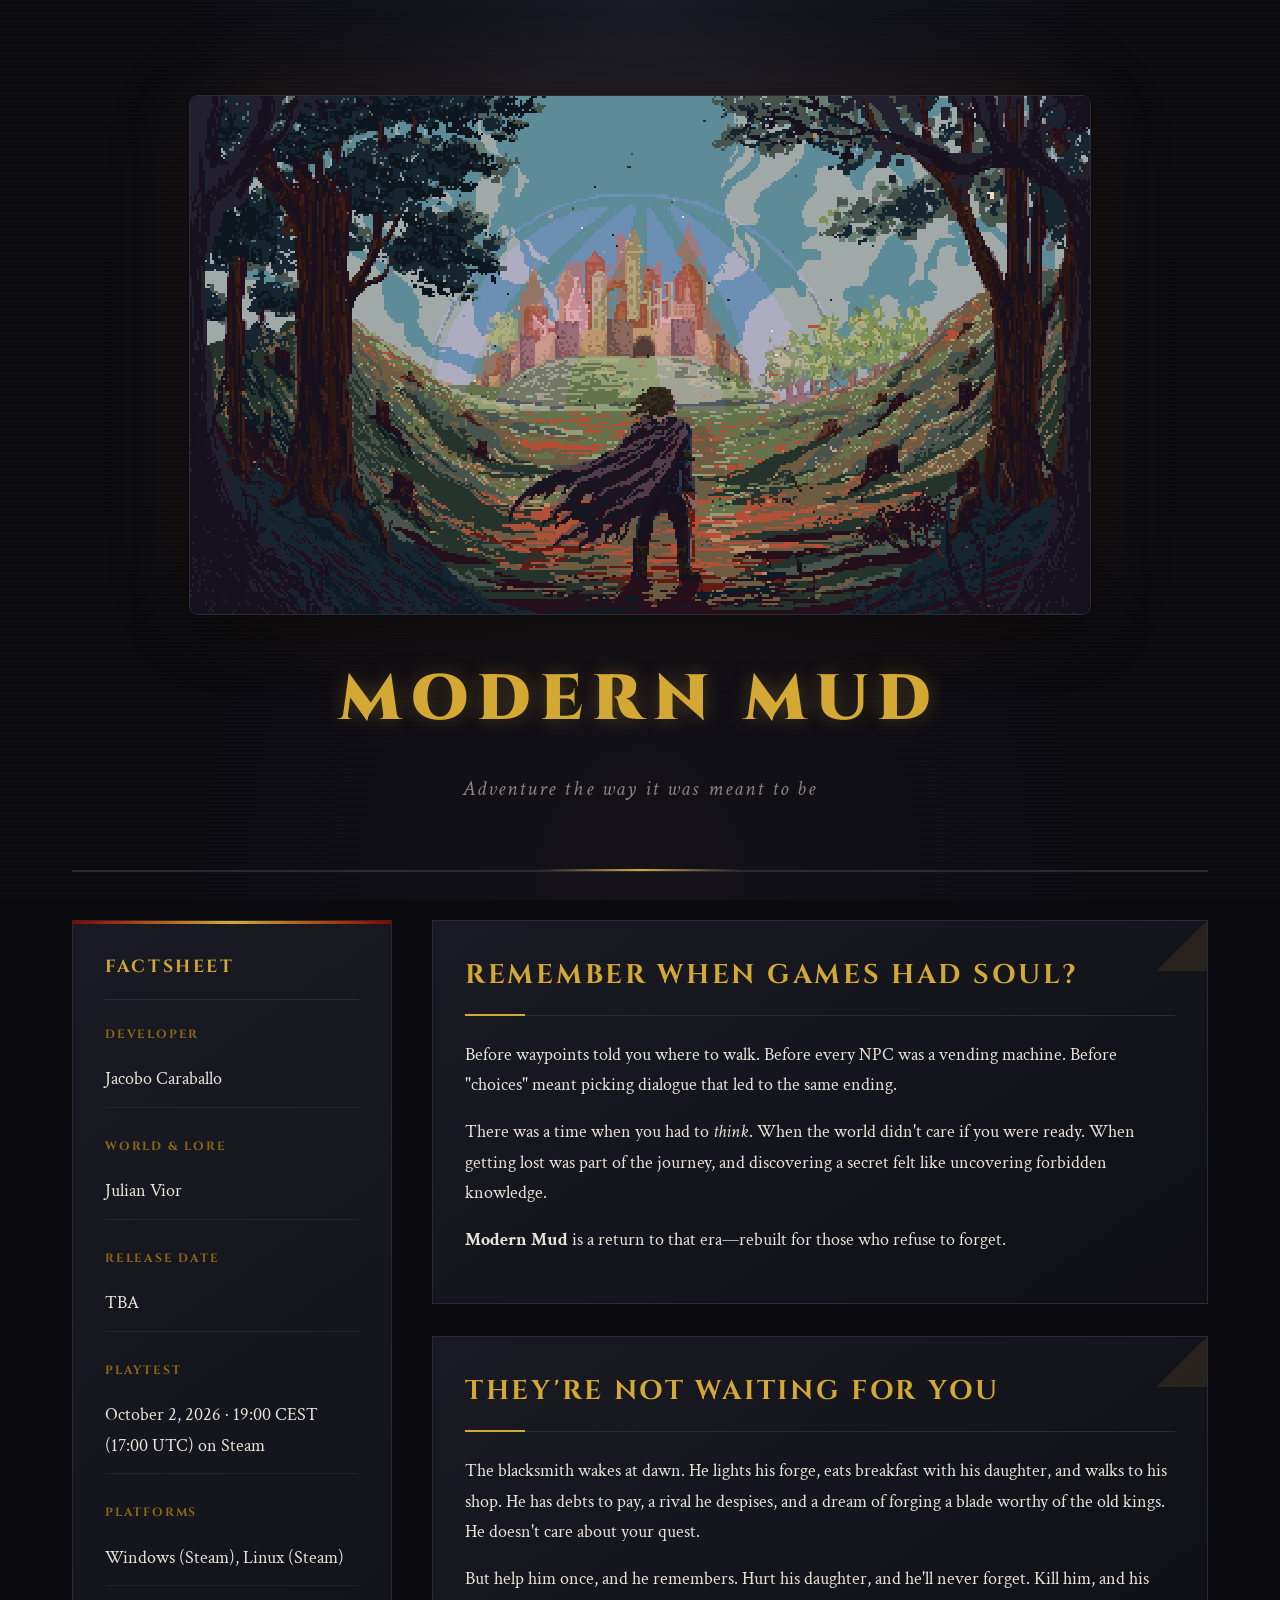
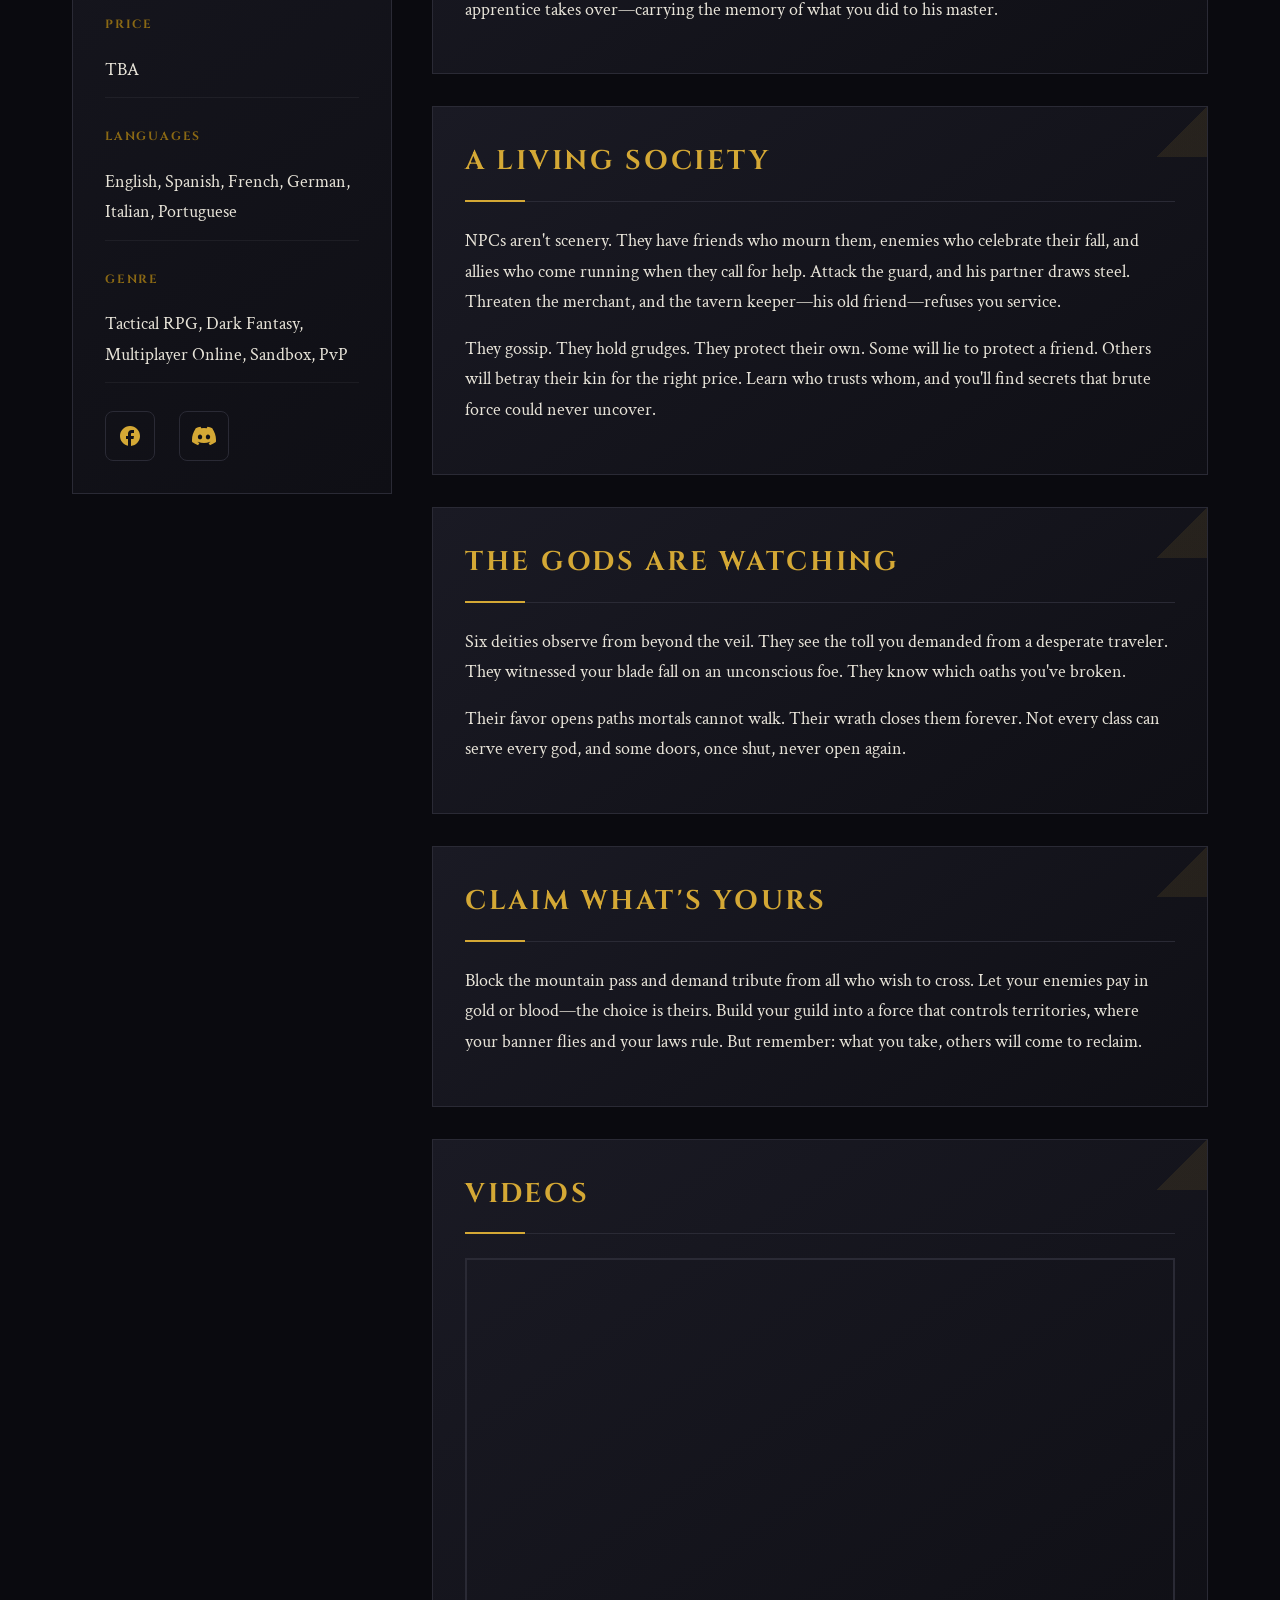
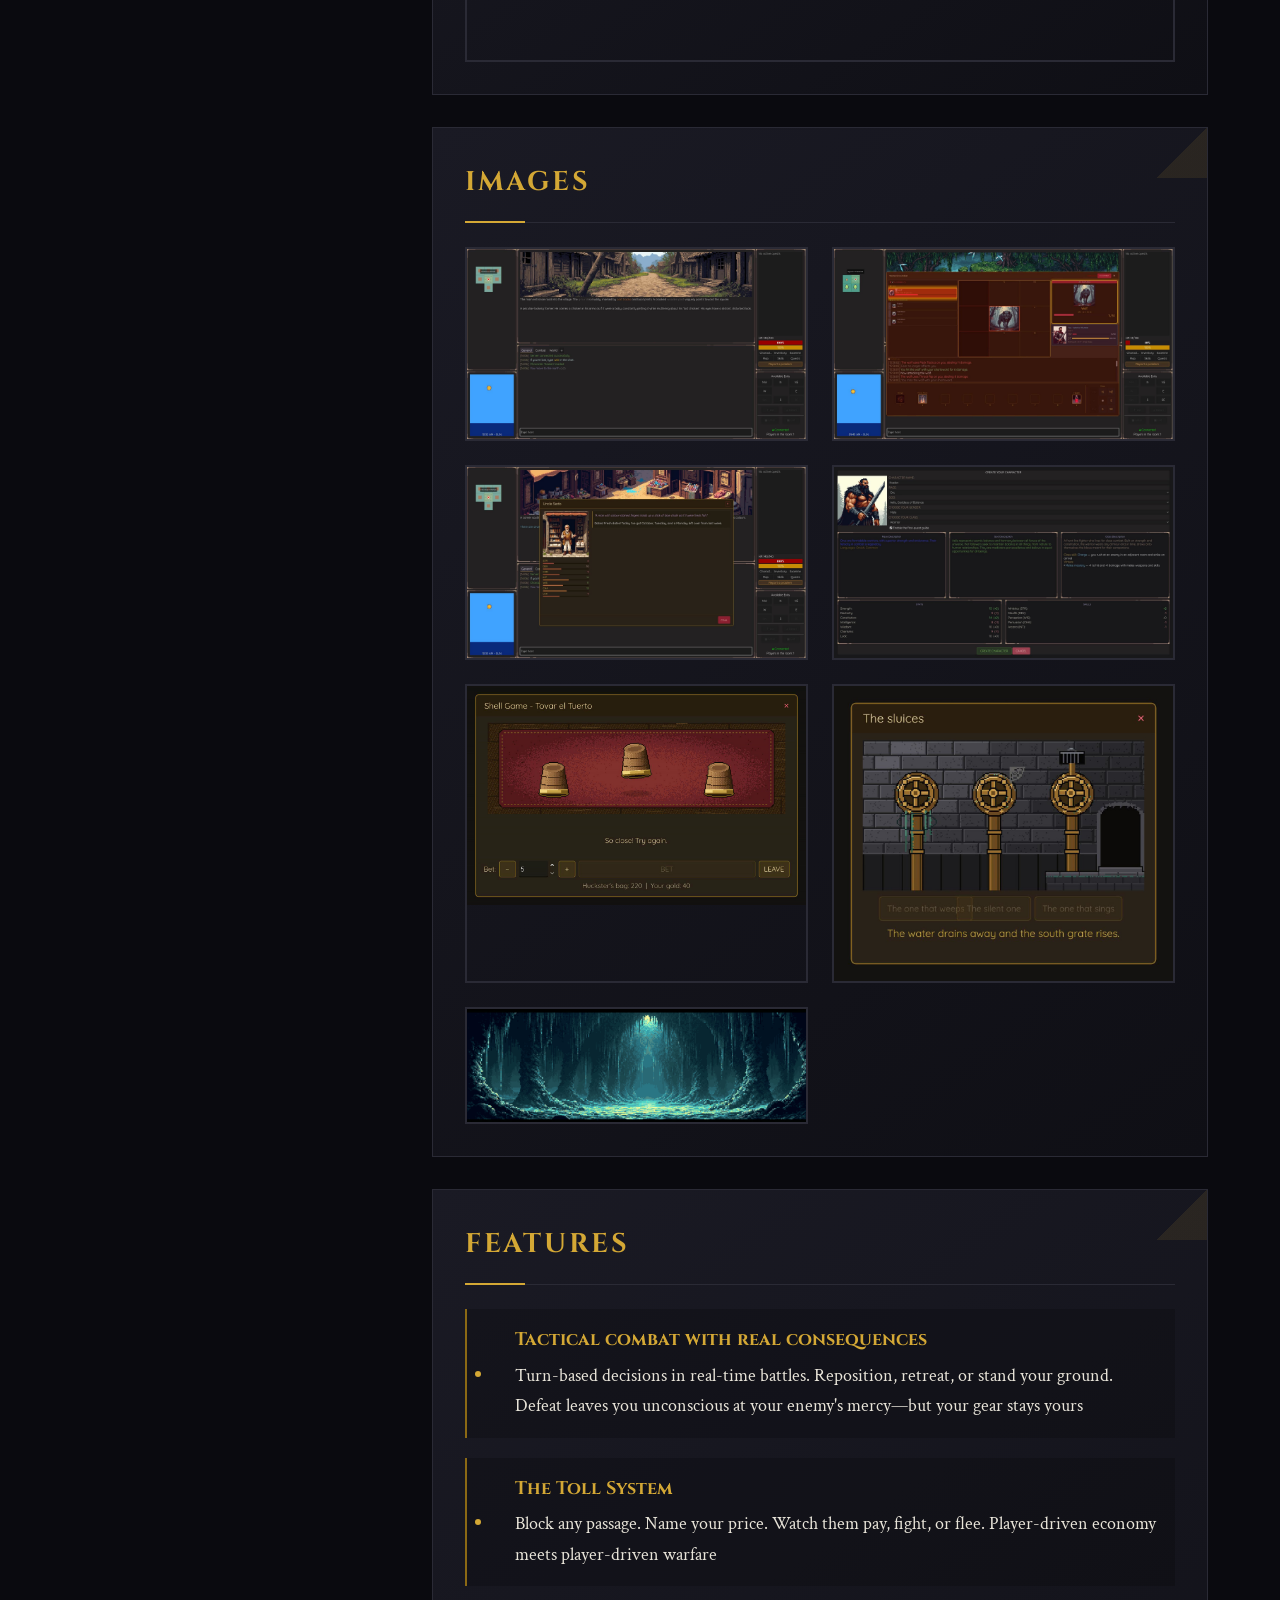
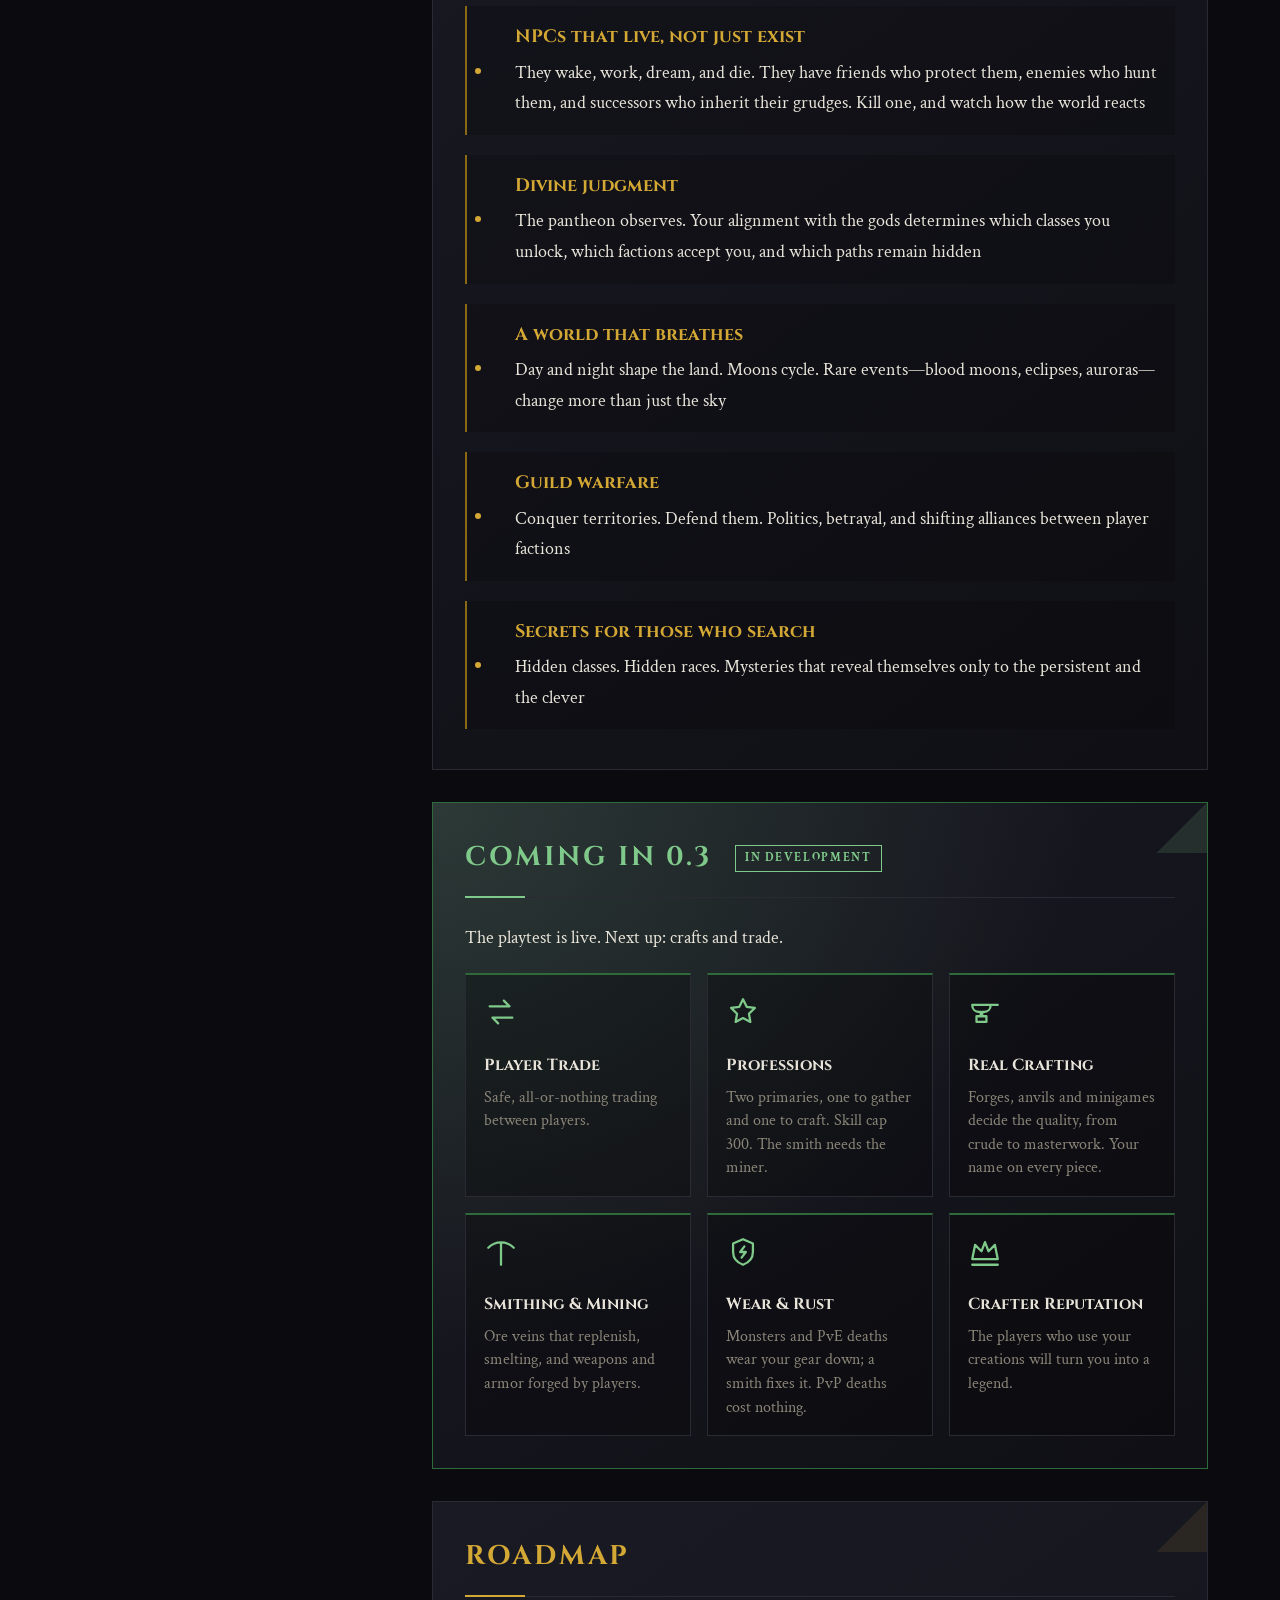
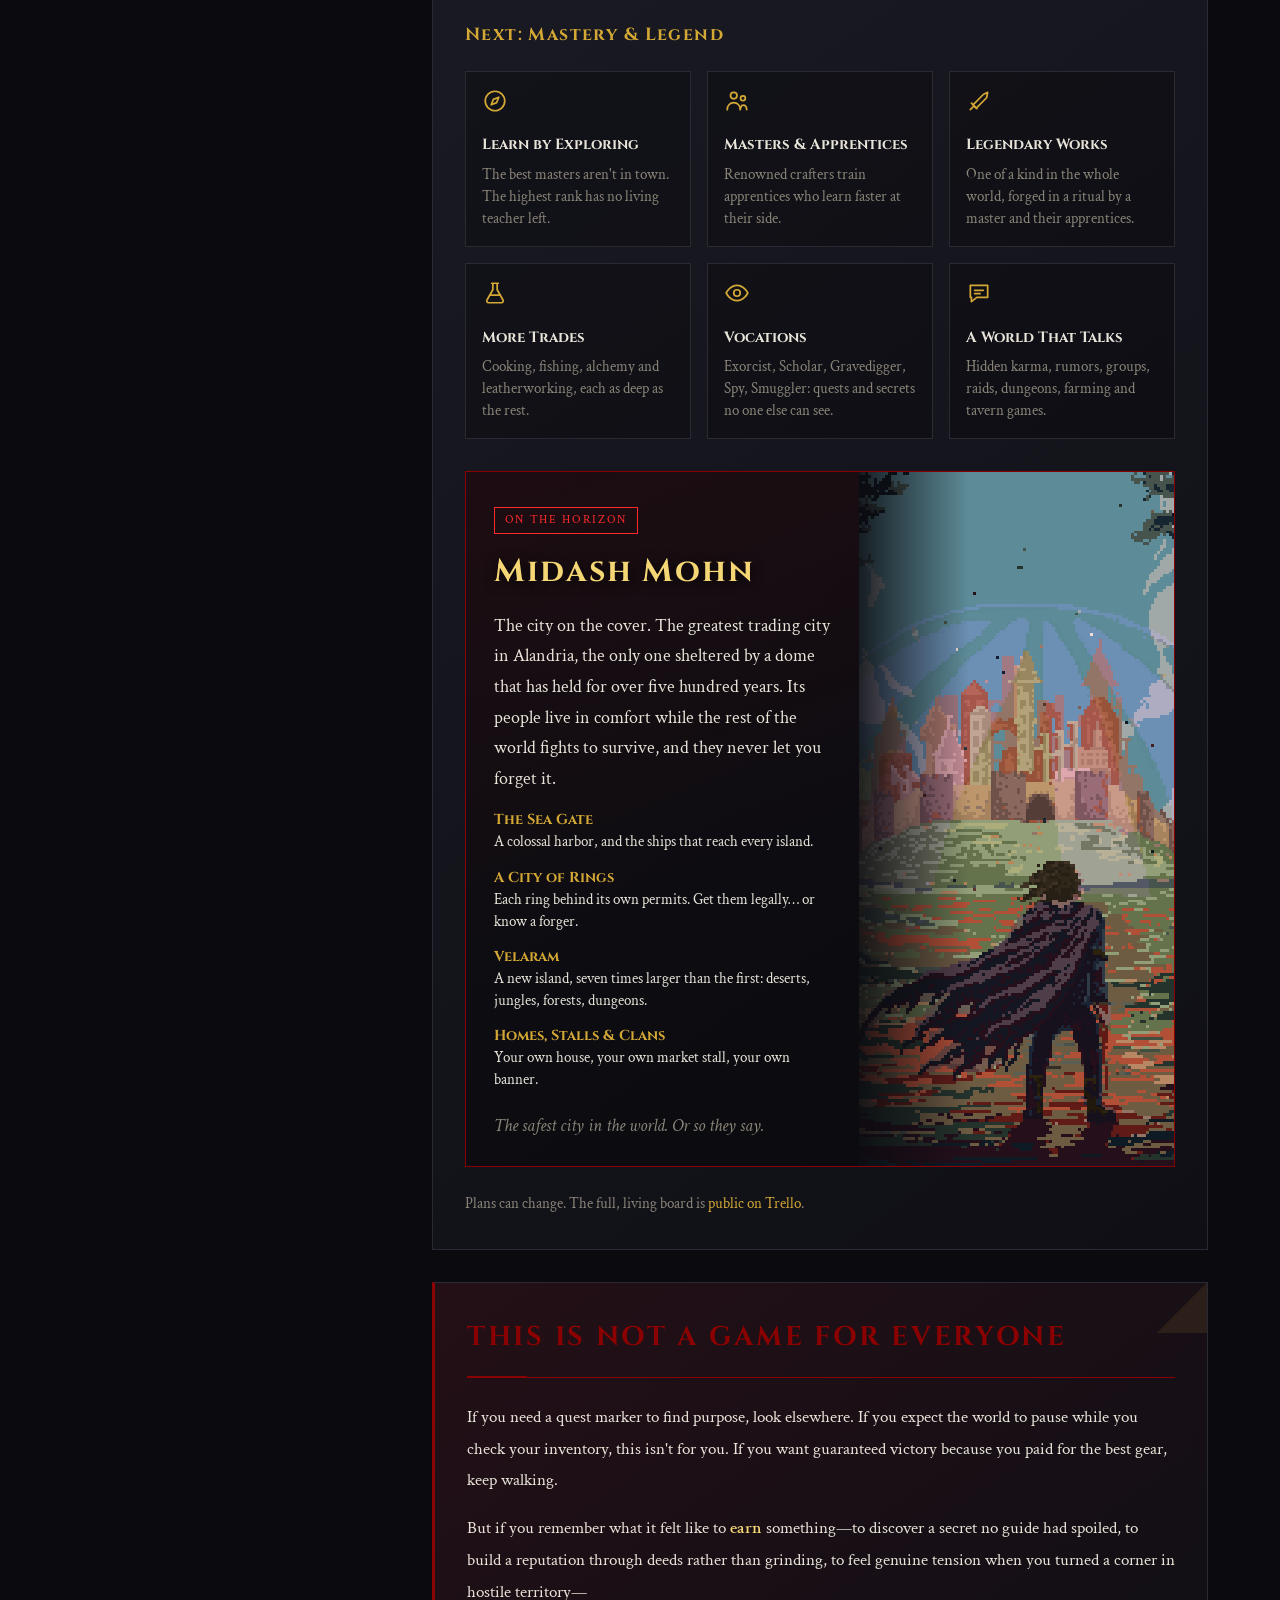
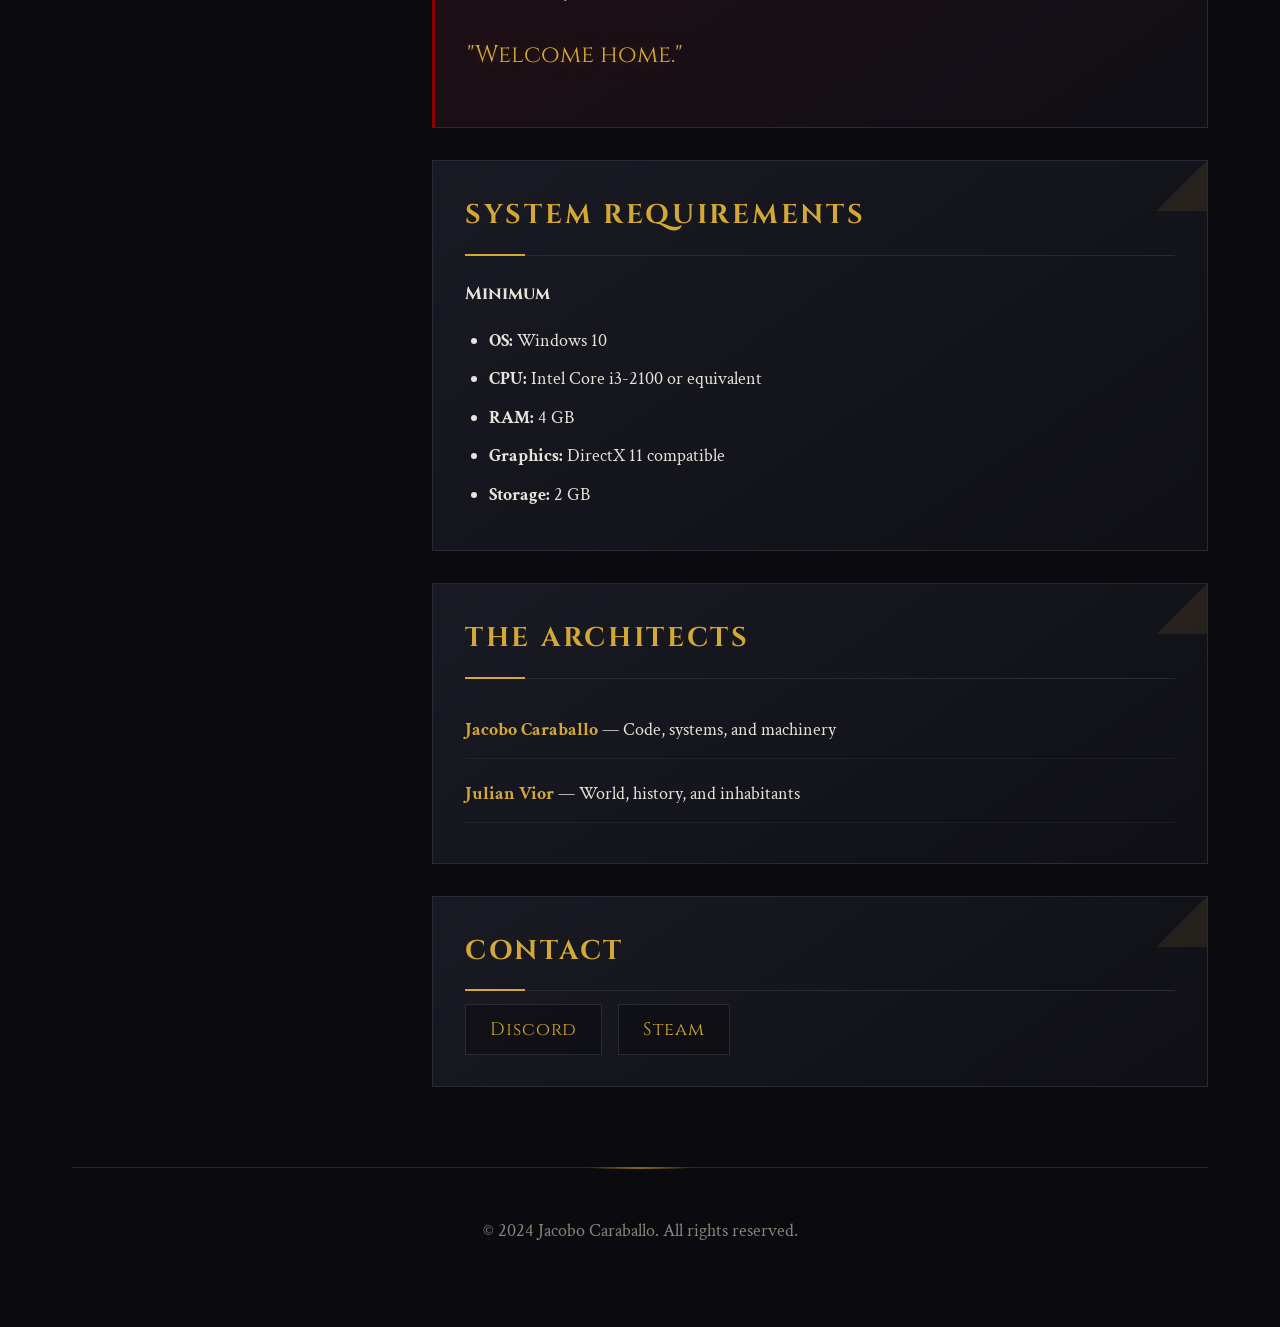
==== commit 21c89627: "Roadmap: keep rumors a surprise; reword crafter reputation Co-Authored-By: Claude Opus 5.5 (1M conte" ====
--- a/index.html
+++ b/index.html
@@ -105,7 +105,7 @@
         <section>
           <h2>Videos</h2>
           <div class="video-embed">
-            <iframe src="https://www.youtube.com/embed/okkJ9nBs8RI" title="Modern Mud Trailer" frameborder="0" allow="accelerometer; autoplay; clipboard-write; encrypted-media; gyroscope; picture-in-picture" allowfullscreen></iframe>
+            <iframe src="https://www.youtube.com/embed/h6tm_OUhmI8" title="Modern Mud Trailer" frameborder="0" allow="accelerometer; autoplay; clipboard-write; encrypted-media; gyroscope; picture-in-picture" allowfullscreen></iframe>
           </div>
         </section>
 
@@ -191,7 +191,7 @@
               <article class="rm-card">
                 <svg class="rm-icon" viewBox="0 0 24 24" aria-hidden="true"><path d="M3 17l2-10 4.5 4.5L12 5l2.5 6.5L19 7l2 10z"/><path d="M3 21h18"/></svg>
                 <h3>Crafter Reputation</h3>
-                <p>Fame comes when other players use your work. Rise from unknown to master.</p>
+                <p>The players who use your creations will turn you into a legend.</p>
               </article>
           </div>
         </section>
@@ -229,7 +229,7 @@
               <article class="rm-card rm-card--compact">
                 <svg class="rm-icon" viewBox="0 0 24 24" aria-hidden="true"><path d="M4 5h16v11H10l-5 4v-4H4z"/><path d="M8 9.5h8M8 12.5h5"/></svg>
                 <h3>A World That Talks</h3>
-                <p>Hidden karma, rumors (some of them paid-for lies), groups, raids, dungeons, farming and tavern games.</p>
+                <p>Hidden karma, rumors, groups, raids, dungeons, farming and tavern games.</p>
               </article>
           </div>
 
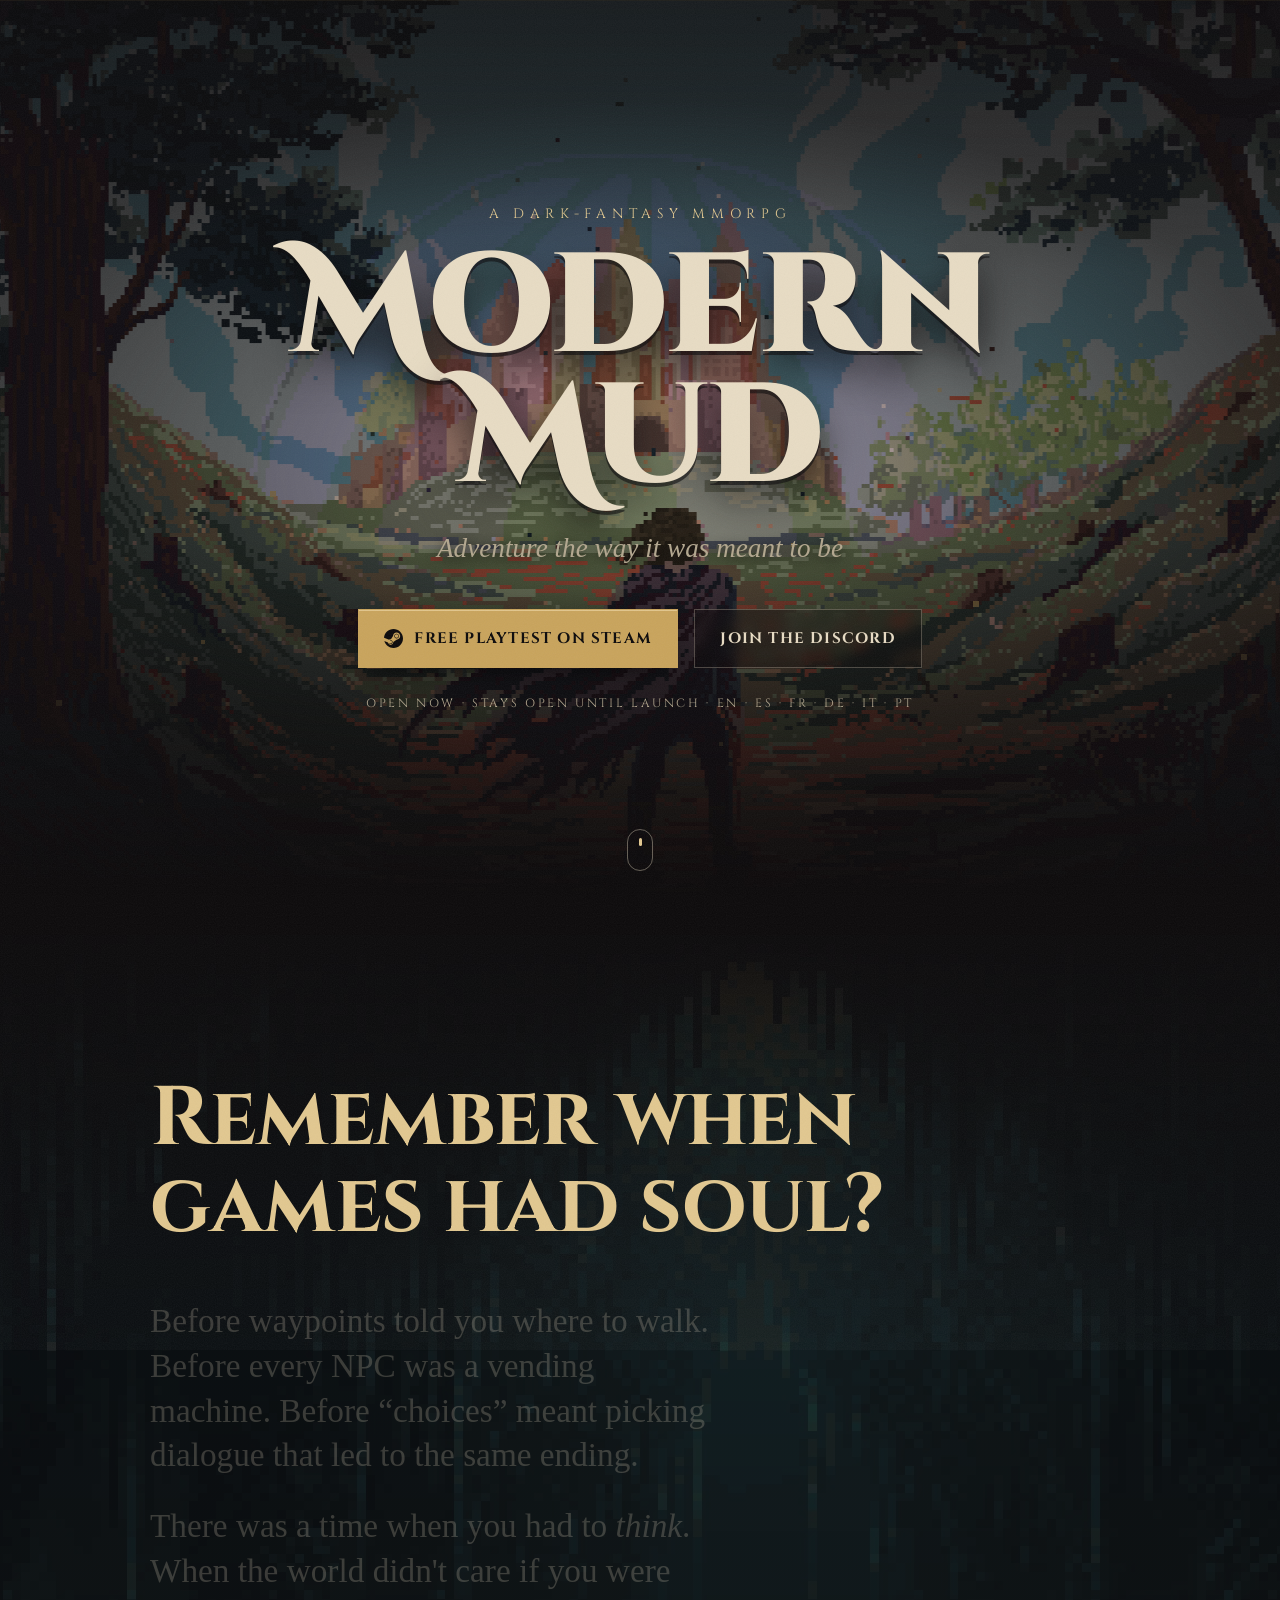
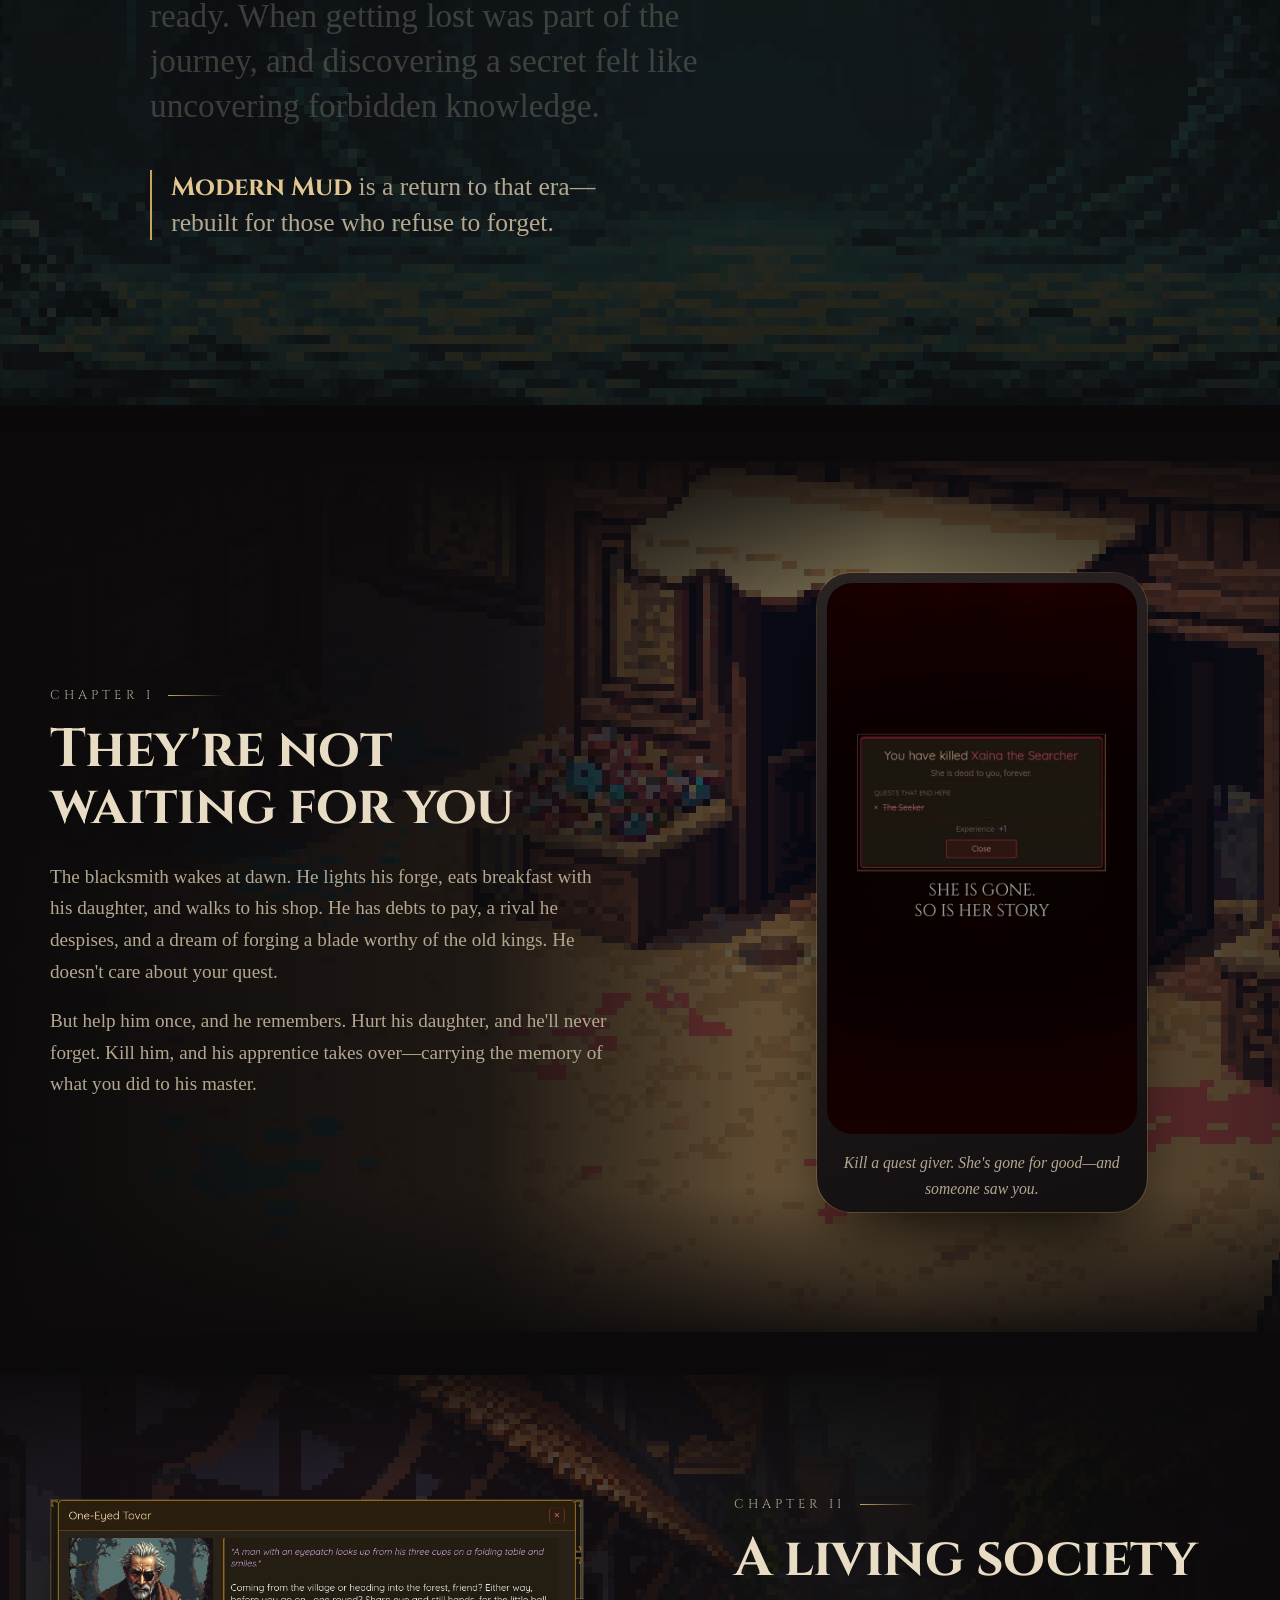
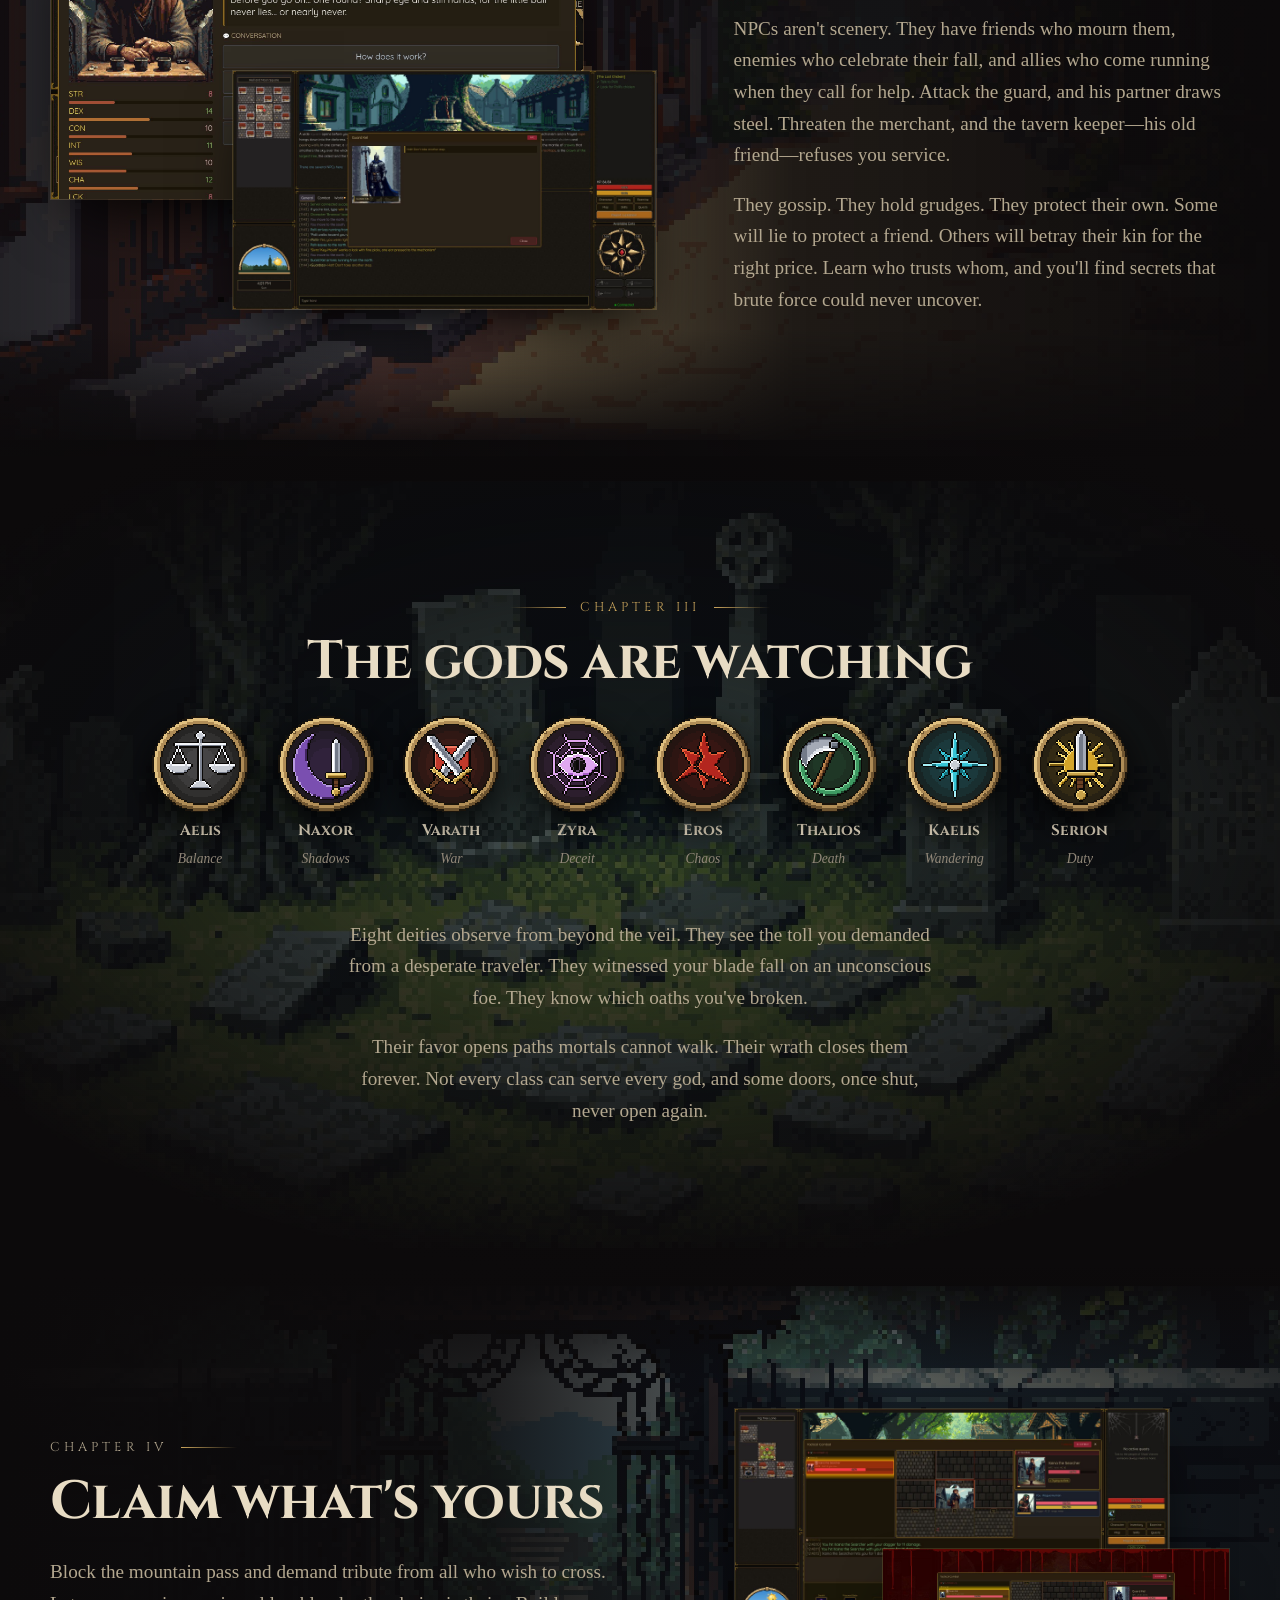
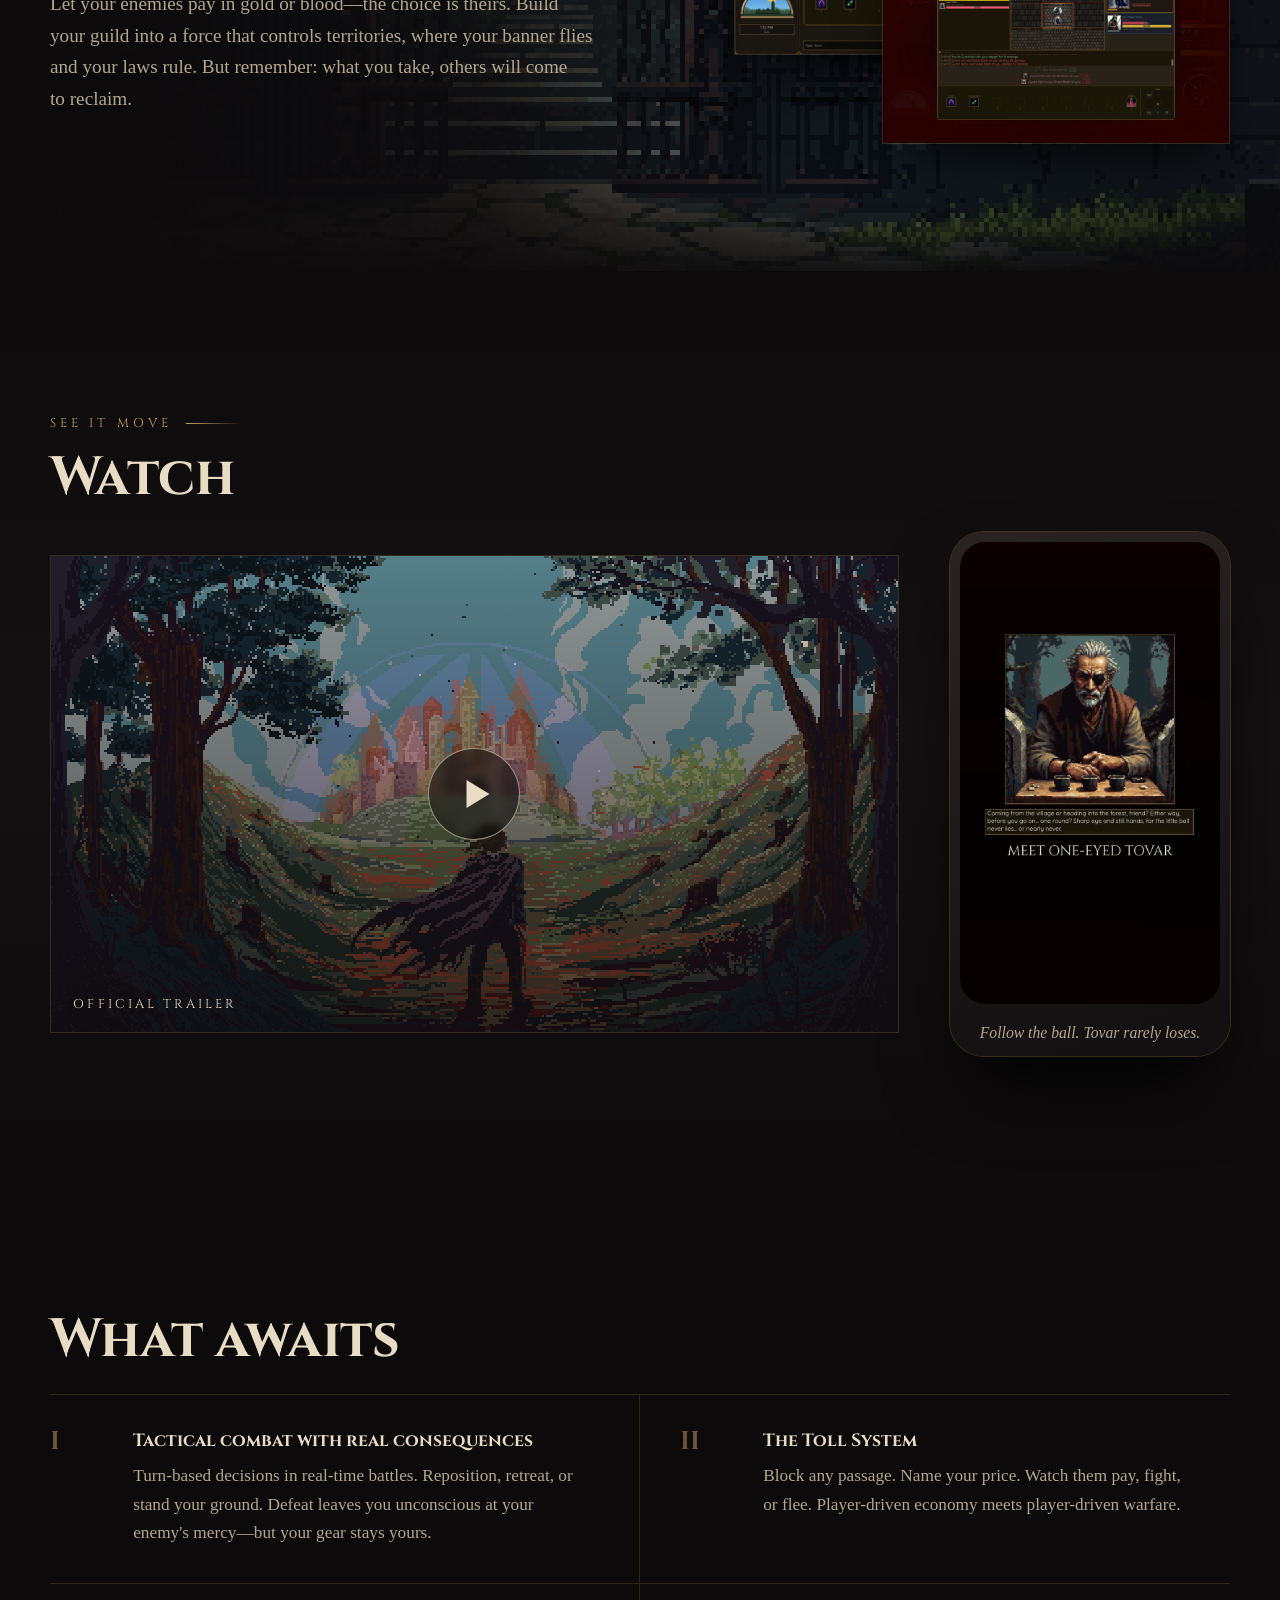
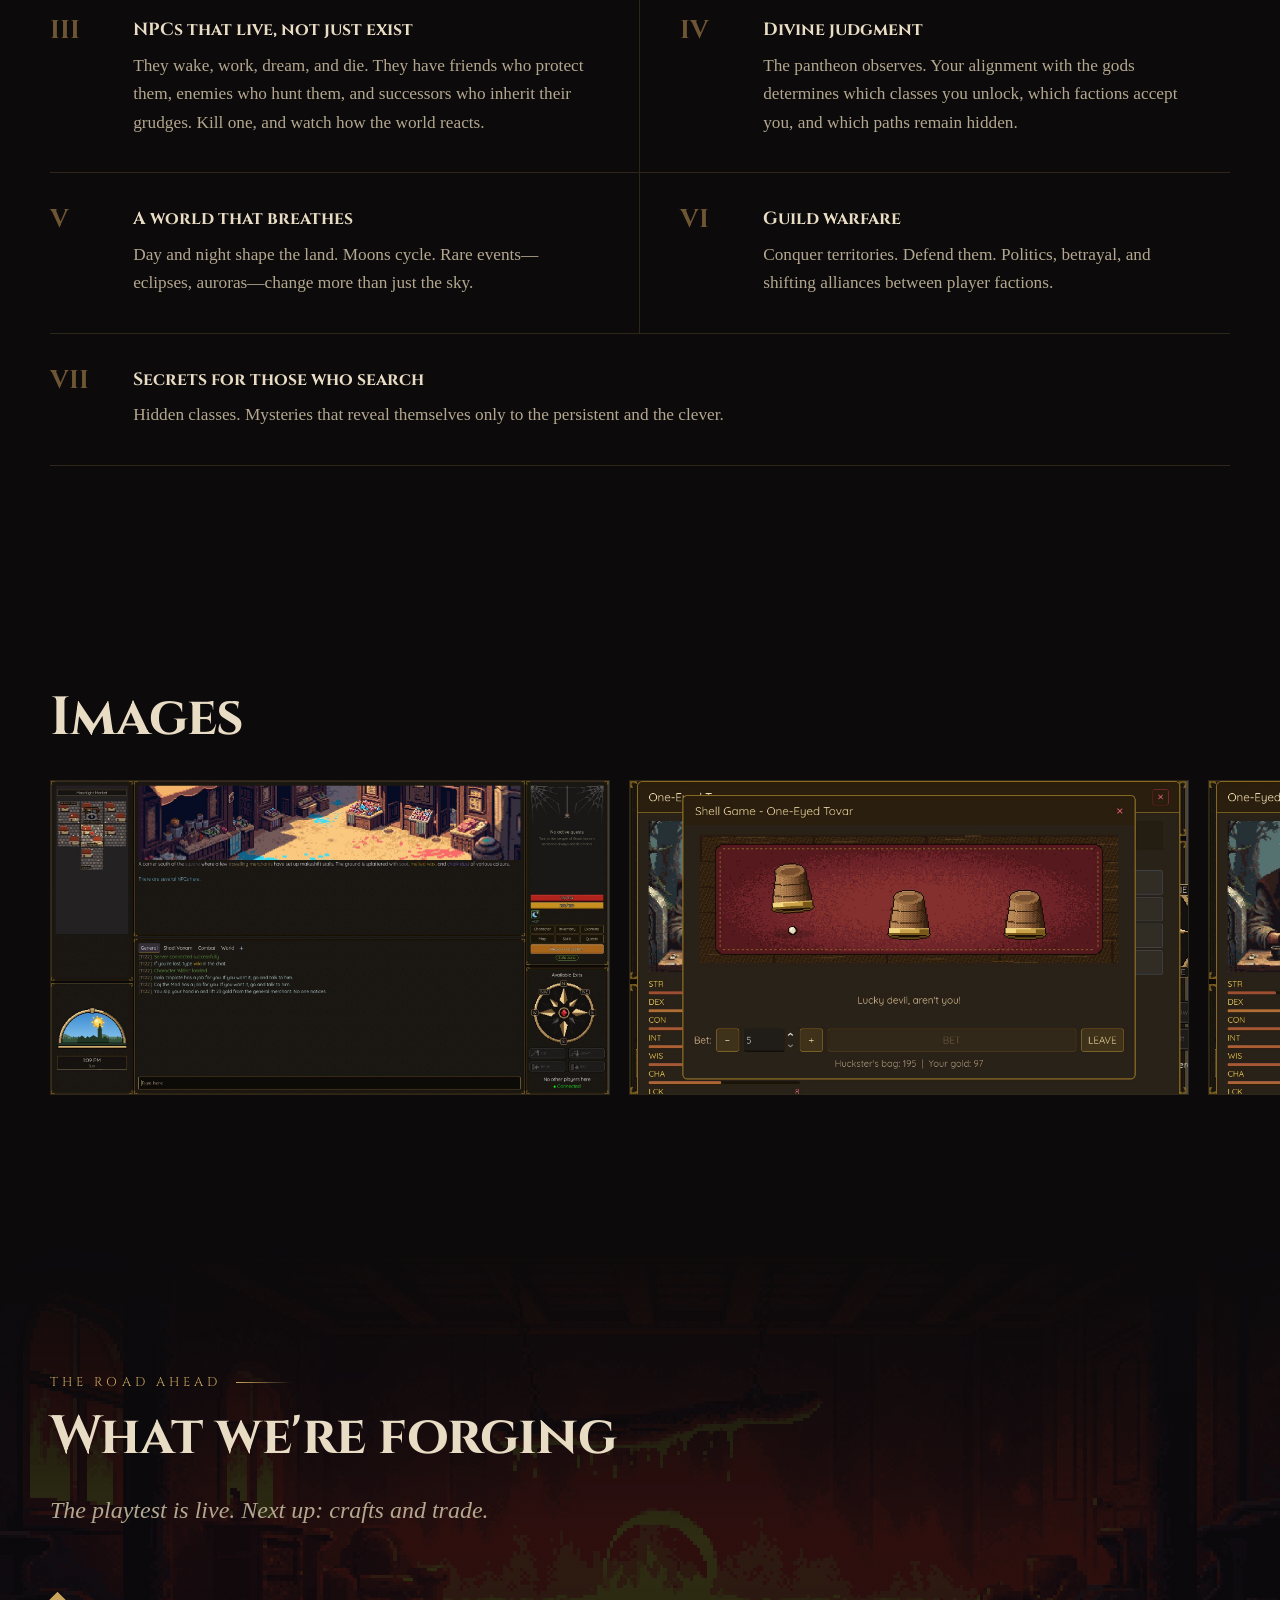
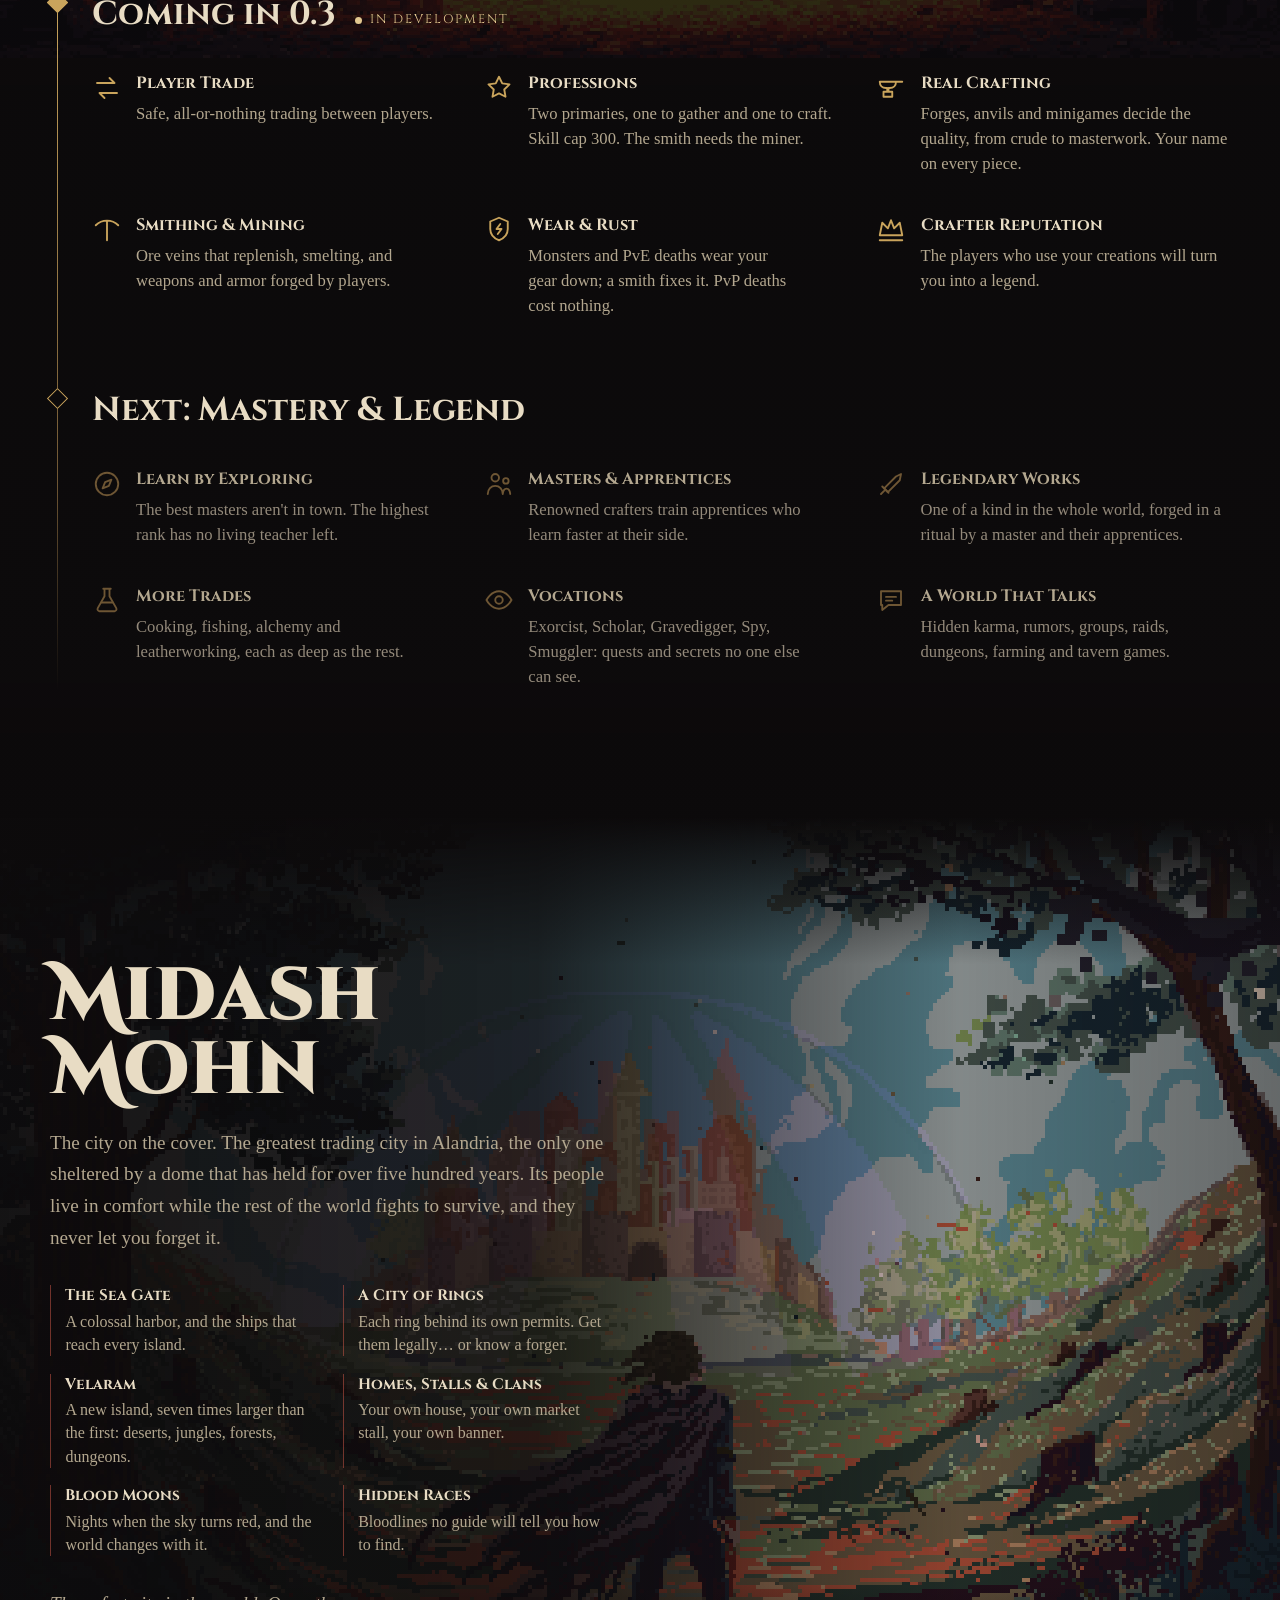
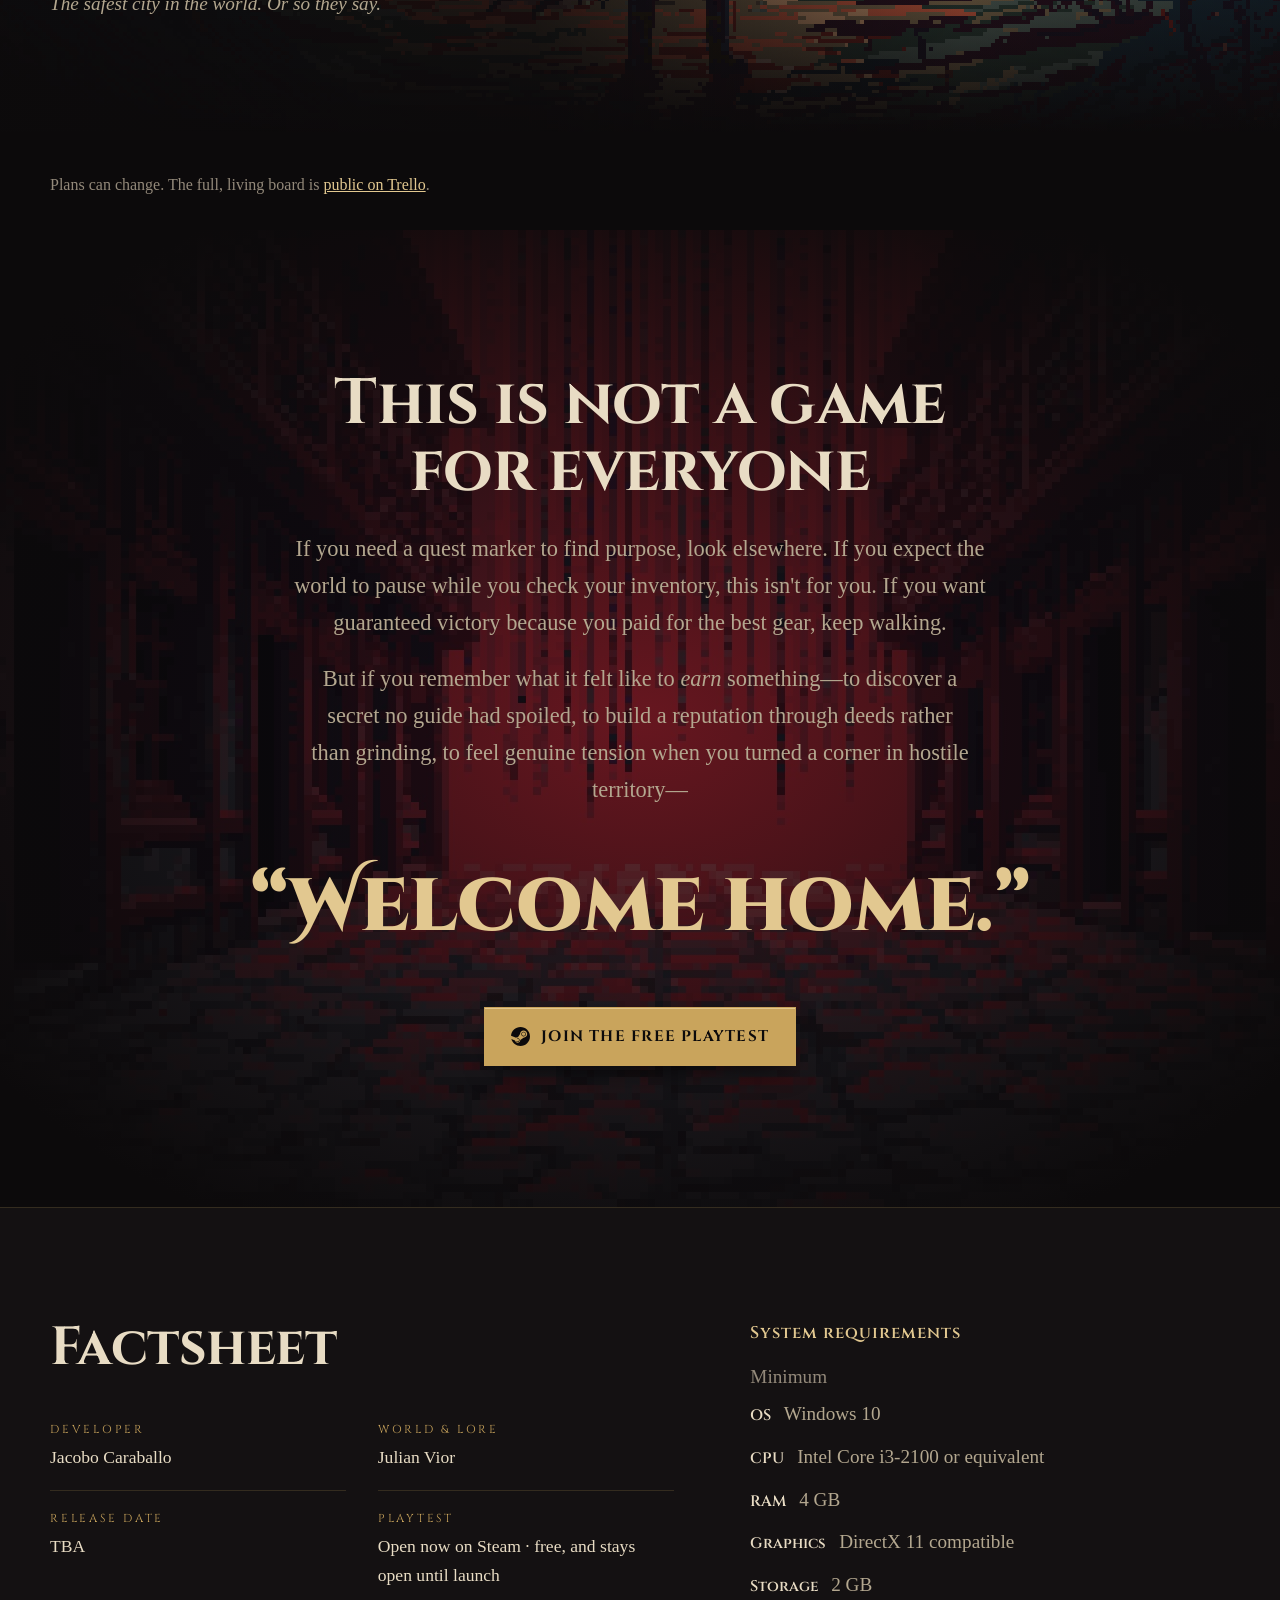
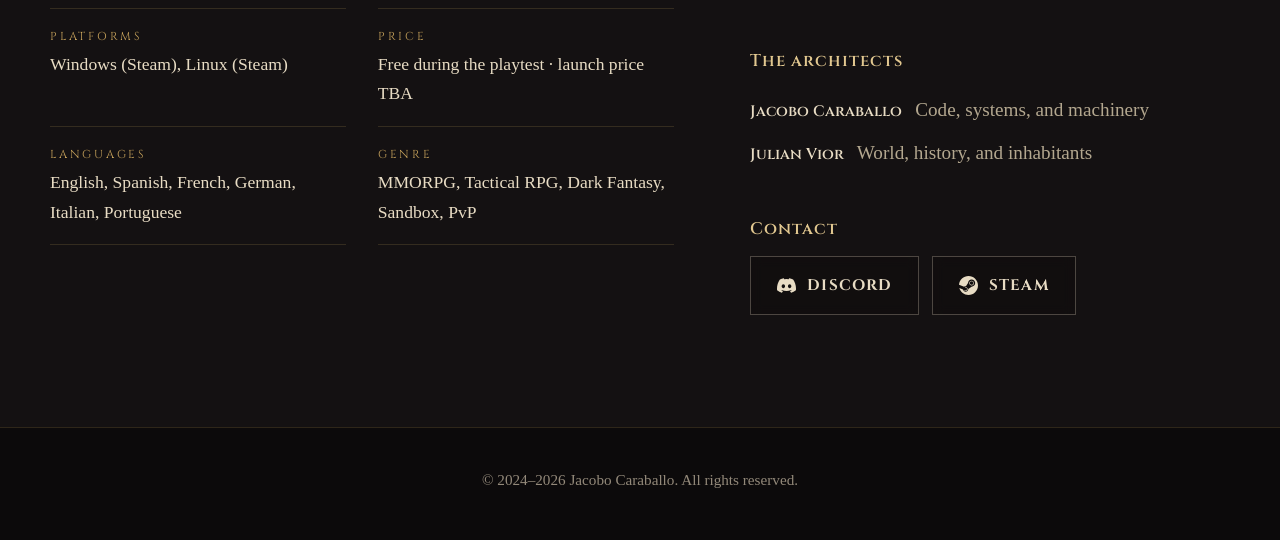
==== commit 9379e64b: "Redesign the press kit Full-screen animated cover with embers, a manifesto that lights up on scroll," ====
--- a/index.html
+++ b/index.html
@@ -3,378 +3,364 @@
 <head>
   <meta charset="UTF-8">
   <meta name="viewport" content="width=device-width, initial-scale=1.0">
-  <title>Modern Mud - Press Kit</title>
+  <title>Modern Mud — Press Kit</title>
+  <meta name="description" content="Modern Mud is a dark-fantasy MMORPG where NPCs remember what you did, eight gods judge you and any player can block a pass and charge a toll. Free playtest open now on Steam.">
+  <meta property="og:title" content="Modern Mud — a dark-fantasy MMORPG">
+  <meta property="og:description" content="NPCs that remember. Gods that judge. Free playtest open now on Steam.">
+  <meta property="og:image" content="assets/cover.png">
+  <meta name="theme-color" content="#0c0a0b">
+  <link rel="icon" href="assets/gods/sigil_aelis.png">
+  <link rel="preconnect" href="https://fonts.googleapis.com">
+  <link rel="preconnect" href="https://fonts.gstatic.com" crossorigin>
+  <link href="https://fonts.googleapis.com/css2?family=Cinzel+Decorative:wght@700;900&family=Cinzel:wght@500;600;700&family=IM+Fell+English:ital@0;1&display=swap" rel="stylesheet">
   <link rel="stylesheet" href="style.css">
+  <script>document.documentElement.classList.add('js');</script>
 </head>
 <body>
-
-  <div class="container">
-
-    <header>
-      <div class="hero-image">
-        <img src="assets/cover.png" alt="A lone adventurer gazes upon a mystical city">
-      </div>
-      <h1>Modern Mud</h1>
-      <p class="tagline">Adventure the way it was meant to be</p>
-    </header>
-
-    <div class="game-layout">
-
-      <!-- Factsheet Sidebar -->
-      <aside class="factsheet">
-        <h2>Factsheet</h2>
-        <dl>
-          <dt>Developer</dt>
-          <dd>Jacobo Caraballo</dd>
-
-          <dt>World &amp; Lore</dt>
-          <dd>Julian Vior</dd>
-
-          <dt>Release Date</dt>
-          <dd>TBA</dd>
-
-          <dt>Playtest</dt>
-          <dd>October 2, 2026 · 19:00 CEST (17:00 UTC) on Steam</dd>
-
-          <dt>Platforms</dt>
-          <dd>Windows (Steam), Linux (Steam)</dd>
-
-          <dt>Price</dt>
-          <dd>TBA</dd>
-
-          <dt>Languages</dt>
-          <dd>English, Spanish, French, German, Italian, Portuguese</dd>
-
-          <dt>Genre</dt>
-          <dd>Tactical RPG, Dark Fantasy, Multiplayer Online, Sandbox, PvP</dd>
-        </dl>
-
-        <div class="social-icons">
-          <a href="https://store.steampowered.com/app/3513750/Modern_Mud/" class="social-icon steam" target="_blank" title="Steam">
-            <svg width="24" height="24" viewBox="0 0 24 24" fill="currentColor">
-              <path d="M12 2C6.48 2 2 6.48 2 12c0 4.84 3.44 8.87 8 9.8V15H8v-3h2V9.5C10 7.57 11.57 6 13.5 6H16v3h-2c-.55 0-1 .45-1 1v2h3l-.5 3H13v6.95c5.05-.5 9-4.76 9-9.95 0-5.52-4.48-10-10-10z"/>
-            </svg>
-          </a>
-          <a href="https://discord.gg/dksnfUg3hZ" class="social-icon discord" target="_blank" title="Discord">
-            <svg width="24" height="24" viewBox="0 0 24 24" fill="currentColor">
-              <path d="M20.317 4.37a19.791 19.791 0 0 0-4.885-1.515.074.074 0 0 0-.079.037c-.21.375-.444.864-.608 1.25a18.27 18.27 0 0 0-5.487 0 12.64 12.64 0 0 0-.617-1.25.077.077 0 0 0-.079-.037A19.736 19.736 0 0 0 3.677 4.37a.07.07 0 0 0-.032.027C.533 9.046-.32 13.58.099 18.057a.082.082 0 0 0 .031.057 19.9 19.9 0 0 0 5.993 3.03.078.078 0 0 0 .084-.028c.462-.63.874-1.295 1.226-1.994a.076.076 0 0 0-.041-.106 13.107 13.107 0 0 1-1.872-.892.077.077 0 0 1-.008-.128 10.2 10.2 0 0 0 .372-.292.074.074 0 0 1 .077-.01c3.928 1.793 8.18 1.793 12.062 0a.074.074 0 0 1 .078.01c.12.098.246.198.373.292a.077.077 0 0 1-.006.127 12.299 12.299 0 0 1-1.873.892.077.077 0 0 0-.041.107c.36.698.772 1.362 1.225 1.993a.076.076 0 0 0 .084.028 19.839 19.839 0 0 0 6.002-3.03.077.077 0 0 0 .032-.054c.5-5.177-.838-9.674-3.549-13.66a.061.061 0 0 0-.031-.03zM8.02 15.33c-1.183 0-2.157-1.085-2.157-2.419 0-1.333.956-2.419 2.157-2.419 1.21 0 2.176 1.095 2.157 2.42 0 1.333-.956 2.418-2.157 2.418zm7.975 0c-1.183 0-2.157-1.085-2.157-2.419 0-1.333.955-2.419 2.157-2.419 1.21 0 2.176 1.095 2.157 2.42 0 1.333-.946 2.418-2.157 2.418z"/>
-            </svg>
-          </a>
-        </div>
-      </aside>
-
-      <!-- Main Content -->
-      <div class="content">
-
-        <!-- Description -->
-        <section>
-          <h2>Remember When Games Had Soul?</h2>
-          <p>Before waypoints told you where to walk. Before every NPC was a vending machine. Before "choices" meant picking dialogue that led to the same ending.</p>
-          <p>There was a time when you had to <em>think</em>. When the world didn't care if you were ready. When getting lost was part of the journey, and discovering a secret felt like uncovering forbidden knowledge.</p>
-          <p><strong>Modern Mud</strong> is a return to that era&mdash;rebuilt for those who refuse to forget.</p>
-        </section>
-
-        <!-- NPCs -->
-        <section>
-          <h2>They're Not Waiting For You</h2>
-          <p>The blacksmith wakes at dawn. He lights his forge, eats breakfast with his daughter, and walks to his shop. He has debts to pay, a rival he despises, and a dream of forging a blade worthy of the old kings. He doesn't care about your quest.</p>
-          <p>But help him once, and he remembers. Hurt his daughter, and he'll never forget. Kill him, and his apprentice takes over&mdash;carrying the memory of what you did to his master.</p>
-        </section>
-
-        <!-- Society -->
-        <section>
-          <h2>A Living Society</h2>
-          <p>NPCs aren't scenery. They have friends who mourn them, enemies who celebrate their fall, and allies who come running when they call for help. Attack the guard, and his partner draws steel. Threaten the merchant, and the tavern keeper&mdash;his old friend&mdash;refuses you service.</p>
-          <p>They gossip. They hold grudges. They protect their own. Some will lie to protect a friend. Others will betray their kin for the right price. Learn who trusts whom, and you'll find secrets that brute force could never uncover.</p>
-        </section>
-
-        <!-- Gods -->
-        <section>
-          <h2>The Gods Are Watching</h2>
-          <p>Six deities observe from beyond the veil. They see the toll you demanded from a desperate traveler. They witnessed your blade fall on an unconscious foe. They know which oaths you've broken.</p>
-          <p>Their favor opens paths mortals cannot walk. Their wrath closes them forever. Not every class can serve every god, and some doors, once shut, never open again.</p>
-        </section>
-
-        <!-- Toll System -->
-        <section>
-          <h2>Claim What's Yours</h2>
-          <p>Block the mountain pass and demand tribute from all who wish to cross. Let your enemies pay in gold or blood&mdash;the choice is theirs. Build your guild into a force that controls territories, where your banner flies and your laws rule. But remember: what you take, others will come to reclaim.</p>
-        </section>
-
-        <!-- Videos -->
-        <section>
-          <h2>Videos</h2>
-          <div class="video-embed">
-            <iframe src="https://www.youtube.com/embed/h6tm_OUhmI8" title="Modern Mud Trailer" frameborder="0" allow="accelerometer; autoplay; clipboard-write; encrypted-media; gyroscope; picture-in-picture" allowfullscreen></iframe>
-          </div>
-        </section>
-
-        <!-- Images -->
-        <section>
-          <h2>Images</h2>
-          <div class="gallery">
-            <a href="assets/room.jpg" data-lightbox><img src="assets/room.jpg" alt="Exploring the village in Modern Mud"></a>
-            <a href="assets/combat.jpg" data-lightbox><img src="assets/combat.jpg" alt="Tactical combat against a wolf"></a>
-            <a href="assets/talking.jpg" data-lightbox><img src="assets/talking.jpg" alt="Conversation with an NPC merchant"></a>
-            <a href="assets/character-creation.jpg" data-lightbox><img src="assets/character-creation.jpg" alt="Character creation screen"></a>
-            <a href="assets/shell-game.jpg" data-lightbox><img src="assets/shell-game.jpg" alt="Shell game minigame with a huckster"></a>
-            <a href="assets/valve-puzzle.jpg" data-lightbox><img src="assets/valve-puzzle.jpg" alt="Sluice valve puzzle minigame"></a>
-            <a href="assets/room-art.jpg" data-lightbox><img src="assets/room-art.jpg" alt="Room artwork: a glowing underground grove"></a>
-          </div>
-        </section>
-
-        <!-- Features -->
-        <section class="features">
-          <h2>Features</h2>
-          <ul>
-            <li>
-              <strong>Tactical combat with real consequences</strong>
-              Turn-based decisions in real-time battles. Reposition, retreat, or stand your ground. Defeat leaves you unconscious at your enemy's mercy&mdash;but your gear stays yours
-            </li>
-            <li>
-              <strong>The Toll System</strong>
-              Block any passage. Name your price. Watch them pay, fight, or flee. Player-driven economy meets player-driven warfare
-            </li>
-            <li>
-              <strong>NPCs that live, not just exist</strong>
-              They wake, work, dream, and die. They have friends who protect them, enemies who hunt them, and successors who inherit their grudges. Kill one, and watch how the world reacts
-            </li>
-            <li>
-              <strong>Divine judgment</strong>
-              The pantheon observes. Your alignment with the gods determines which classes you unlock, which factions accept you, and which paths remain hidden
-            </li>
-            <li>
-              <strong>A world that breathes</strong>
-              Day and night shape the land. Moons cycle. Rare events&mdash;blood moons, eclipses, auroras&mdash;change more than just the sky
-            </li>
-            <li>
-              <strong>Guild warfare</strong>
-              Conquer territories. Defend them. Politics, betrayal, and shifting alliances between player factions
-            </li>
-            <li>
-              <strong>Secrets for those who search</strong>
-              Hidden classes. Hidden races. Mysteries that reveal themselves only to the persistent and the clever
-            </li>
+  <a class="skip-link" href="#main">Skip to content</a>
+  <div class="grain" aria-hidden="true"></div>
+
+  <!-- Slim bar that appears once the hero is behind you -->
+  <nav class="topbar" aria-label="Sections">
+    <a class="topbar-brand" href="#top">Modern Mud</a>
+    <ul>
+      <li><a href="#world">The world</a></li>
+      <li><a href="#gods">Gods</a></li>
+      <li><a href="#watch">Watch</a></li>
+      <li><a href="#roadmap">Roadmap</a></li>
+      <li><a href="#factsheet">Factsheet</a></li>
+    </ul>
+    <a class="btn btn-gold btn-sm" href="https://store.steampowered.com/app/3513750/Modern_Mud/" target="_blank" rel="noopener">Play free</a>
+  </nav>
+
+  <!-- ============ HERO ============ -->
+  <header class="hero" id="top">
+    <div class="hero-media" aria-hidden="true">
+      <video class="hero-video" autoplay muted loop playsinline preload="auto" poster="assets/cover.png">
+        <source src="assets/cover_anim.mp4" type="video/mp4">
+      </video>
+      <img class="hero-poster" src="assets/cover.png" alt="">
+    </div>
+    <canvas class="embers" aria-hidden="true"></canvas>
+    <div class="hero-shade" aria-hidden="true"></div>
+
+    <div class="hero-inner">
+      <p class="hero-kicker reveal">A dark-fantasy MMORPG</p>
+      <h1 class="hero-title reveal">Modern Mud</h1>
+      <p class="hero-tagline reveal">Adventure the way it was meant to be</p>
+      <div class="hero-cta reveal">
+        <a class="btn btn-gold" href="https://store.steampowered.com/app/3513750/Modern_Mud/" target="_blank" rel="noopener">
+          <svg class="ico" viewBox="0 0 24 24" aria-hidden="true"><path d="M11.979 0C5.678 0 .511 4.86.022 11.037l6.432 2.658c.545-.371 1.203-.59 1.912-.59.063 0 .125.004.188.006l2.861-4.142V8.91c0-2.495 2.028-4.524 4.524-4.524 2.494 0 4.524 2.031 4.524 4.527s-2.03 4.525-4.524 4.525h-.105l-4.076 2.911c0 .052.004.105.004.159 0 1.875-1.515 3.396-3.39 3.396-1.635 0-3.016-1.173-3.331-2.727L.436 15.27C1.862 20.307 6.486 24 11.979 24c6.627 0 11.999-5.373 11.999-12S18.605 0 11.979 0zM7.54 18.21l-1.473-.61c.262.543.714.999 1.314 1.25 1.297.539 2.793-.076 3.332-1.375.263-.63.264-1.319.005-1.949s-.75-1.121-1.377-1.383c-.624-.26-1.29-.249-1.878-.03l1.523.63c.956.4 1.409 1.5 1.009 2.455-.397.957-1.497 1.41-2.454 1.012H7.54zm11.415-9.303c0-1.662-1.353-3.015-3.015-3.015-1.665 0-3.015 1.353-3.015 3.015 0 1.665 1.35 3.015 3.015 3.015 1.663 0 3.015-1.35 3.015-3.015zm-5.273-.005c0-1.252 1.013-2.266 2.265-2.266 1.249 0 2.266 1.014 2.266 2.266 0 1.251-1.017 2.265-2.266 2.265-1.253 0-2.265-1.014-2.265-2.265z"/></svg>
+          Free playtest on Steam
+        </a>
+        <a class="btn btn-ghost" href="https://discord.gg/dksnfUg3hZ" target="_blank" rel="noopener">Join the Discord</a>
+      </div>
+      <p class="hero-note reveal">Open now &middot; stays open until launch &middot; EN &middot; ES &middot; FR &middot; DE &middot; IT &middot; PT</p>
+    </div>
+    <a class="scroll-cue" href="#manifesto" aria-label="Scroll down"><span></span></a>
+  </header>
+
+  <main id="main">
+
+    <!-- ============ MANIFESTO ============ -->
+    <section class="manifesto" id="manifesto">
+      <div class="manifesto-bg" style="--art: url('assets/art/sv_cueva_esqueleto_02.jpg')" aria-hidden="true"></div>
+      <div class="wrap">
+        <h2 class="manifesto-title reveal">Remember when games had soul?</h2>
+        <div class="manifesto-body">
+          <p class="fill-text">Before waypoints told you where to walk. Before every NPC was a vending machine. Before &ldquo;choices&rdquo; meant picking dialogue that led to the same ending.</p>
+          <p class="fill-text">There was a time when you had to <em>think</em>. When the world didn't care if you were ready. When getting lost was part of the journey, and discovering a secret felt like uncovering forbidden knowledge.</p>
+          <p class="manifesto-close reveal"><strong>Modern Mud</strong> is a return to that era&mdash;rebuilt for those who refuse to forget.</p>
+        </div>
+      </div>
+    </section>
+
+    <!-- ============ CHAPTERS ============ -->
+    <div id="world">
+
+      <!-- I. NPC memory, with the Xaina reel -->
+      <section class="chapter">
+        <div class="chapter-art" style="--art: url('assets/art/sv_pueblo_11.jpg')" aria-hidden="true"></div>
+        <div class="wrap chapter-grid">
+          <div class="chapter-text">
+            <p class="chapter-num reveal">Chapter I</p>
+            <h2 class="reveal">They're not waiting for you</h2>
+            <p class="reveal">The blacksmith wakes at dawn. He lights his forge, eats breakfast with his daughter, and walks to his shop. He has debts to pay, a rival he despises, and a dream of forging a blade worthy of the old kings. He doesn't care about your quest.</p>
+            <p class="reveal">But help him once, and he remembers. Hurt his daughter, and he'll never forget. Kill him, and his apprentice takes over&mdash;carrying the memory of what you did to his master.</p>
+          </div>
+          <figure class="phone reveal">
+            <video class="lazy-video" muted loop playsinline preload="none" poster="assets/poster_murder_xaina.jpg" aria-label="Gameplay: killing a quest giver, and the town watch arriving">
+              <source data-src="assets/reel_murder_xaina.mp4" type="video/mp4">
+            </video>
+            <figcaption>Kill a quest giver. She's gone for good&mdash;and someone saw you.</figcaption>
+          </figure>
+        </div>
+      </section>
+
+      <!-- II. Living society -->
+      <section class="chapter chapter--flip">
+        <div class="chapter-art" style="--art: url('assets/art/sv_pueblo_14.jpg')" aria-hidden="true"></div>
+        <div class="wrap chapter-grid">
+          <div class="chapter-text">
+            <p class="chapter-num reveal">Chapter II</p>
+            <h2 class="reveal">A living society</h2>
+            <p class="reveal">NPCs aren't scenery. They have friends who mourn them, enemies who celebrate their fall, and allies who come running when they call for help. Attack the guard, and his partner draws steel. Threaten the merchant, and the tavern keeper&mdash;his old friend&mdash;refuses you service.</p>
+            <p class="reveal">They gossip. They hold grudges. They protect their own. Some will lie to protect a friend. Others will betray their kin for the right price. Learn who trusts whom, and you'll find secrets that brute force could never uncover.</p>
+          </div>
+          <figure class="shot-stack reveal">
+            <img src="assets/shots/tovar.jpg" alt="Talking to One-Eyed Tovar, the shell-game huckster" loading="lazy">
+            <img src="assets/shots/law.jpg" alt="The town watch confronting the player" loading="lazy">
+          </figure>
+        </div>
+      </section>
+
+      <!-- III. Gods -->
+      <section class="gods" id="gods">
+        <div class="chapter-art" style="--art: url('assets/art/sv_linde_cem_03.jpg')" aria-hidden="true"></div>
+        <div class="wrap">
+          <p class="chapter-num reveal">Chapter III</p>
+          <h2 class="reveal">The gods are watching</h2>
+          <ul class="sigils" aria-label="The eight gods">
+            <li class="reveal" tabindex="0" aria-describedby="tip-aelis"><img src="assets/gods/sigil_aelis.png" alt=""><span>Aelis</span><small>Balance</small><span class="god-tip" role="tooltip" id="tip-aelis"><b>Goddess of the Balance</b>She walks among the wounded, binding the body's hurts and seeking the soul's equilibrium.<em><i>Sworn enemies</i> Eros, Varath</em><em><i>Served by</i> Warrior, Explorer, Priest</em></span></li>
+            <li class="reveal" tabindex="0" aria-describedby="tip-naxor"><img src="assets/gods/sigil_naxor.png" alt=""><span>Naxor</span><small>Shadows</small><span class="god-tip" role="tooltip" id="tip-naxor"><b>Lord of Shadows</b>He moves unseen and keeps what no tongue should speak.<em><i>Sworn enemies</i> Kaelis, Serion</em><em><i>Served by</i> Rogue</em></span></li>
+            <li class="reveal" tabindex="0" aria-describedby="tip-varath"><img src="assets/gods/sigil_varath.png" alt=""><span>Varath</span><small>War</small><span class="god-tip" role="tooltip" id="tip-varath"><b>Forger in the Flame</b>God of the open battle. Only steel raised in full light proves the worth of those who wield it.<em><i>Sworn enemies</i> Aelis</em><em><i>Served by</i> Warrior</em></span></li>
+            <li class="reveal" tabindex="0" aria-describedby="tip-zyra"><img src="assets/gods/sigil_zyra.png" alt=""><span>Zyra</span><small>Deceit</small><span class="god-tip" role="tooltip" id="tip-zyra"><b>Weaver of Threads</b>Weaver of words and threads. She masters convenient truths and clever lies.<em><i>Sworn enemies</i> Varath, Serion</em><em><i>Served by</i> Rogue, Mage</em></span></li>
+            <li class="reveal" tabindex="0" aria-describedby="tip-eros"><img src="assets/gods/sigil_eros.png" alt=""><span>Eros</span><small>Chaos</small><span class="god-tip" role="tooltip" id="tip-eros"><b>Patron of Chaos</b>He laughs at predictable order and blesses those who twist the path.<em><i>Sworn enemies</i> Aelis, Serion</em><em><i>Served by</i> Warrior, Mage</em></span></li>
+            <li class="reveal" tabindex="0" aria-describedby="tip-thalios"><img src="assets/gods/sigil_thalios.png" alt=""><span>Thalios</span><small>Death</small><span class="god-tip" role="tooltip" id="tip-thalios"><b>Keeper of the Cycle</b>He closes thresholds, gathers the profaned, and returns the dead to their place.<em><i>Sworn enemies</i> None. Everyone ends up with him</em><em><i>Served by</i> Necromancer</em></span></li>
+            <li class="reveal" tabindex="0" aria-describedby="tip-kaelis"><img src="assets/gods/sigil_kaelis.png" alt=""><span>Kaelis</span><small>Wandering</small><span class="god-tip" role="tooltip" id="tip-kaelis"><b>God of the Wandering</b>God of wandering and freedom. His song weighs less than any chain.<em><i>Sworn enemies</i> Naxor</em><em><i>Served by</i> Explorer, Mage</em></span></li>
+            <li class="reveal" tabindex="0" aria-describedby="tip-serion"><img src="assets/gods/sigil_serion.png" alt=""><span>Serion</span><small>Duty</small><span class="god-tip" role="tooltip" id="tip-serion"><b>Lord of Duty</b>He forges paladins who accept the weight of the oath.<em><i>Sworn enemies</i> Eros, Zyra, Naxor</em><em><i>Served by</i> Paladin</em></span></li>
           </ul>
-        </section>
-
-        <!-- Roadmap: in development -->
-        <section class="rm-now" id="roadmap">
-          <h2>Coming in 0.3 <span class="rm-pill">In development</span></h2>
-          <p class="rm-lead">The playtest is live. Next up: crafts and trade.</p>
-          <div class="rm-grid">
-              <article class="rm-card">
-                <svg class="rm-icon" viewBox="0 0 24 24" aria-hidden="true"><path d="M4 8h14l-4-4M20 16H6l4 4"/></svg>
-                <h3>Player Trade</h3>
-                <p>Safe, all-or-nothing trading between players.</p>
-              </article>
-              <article class="rm-card">
-                <svg class="rm-icon" viewBox="0 0 24 24" aria-hidden="true"><path d="M12 3l2.6 5.3 5.8.8-4.2 4.1 1 5.8L12 16.3 6.8 19l1-5.8-4.2-4.1 5.8-.8z"/></svg>
-                <h3>Professions</h3>
-                <p>Two primaries, one to gather and one to craft. Skill cap 300. The smith needs the miner.</p>
-              </article>
-              <article class="rm-card">
-                <svg class="rm-icon" viewBox="0 0 24 24" aria-hidden="true"><path d="M3 7h13c0 3-2 5-5 5h-1v3h3v4H6v-4h3v-3H8C5 12 3 10 3 7zM16 7h5"/></svg>
-                <h3>Real Crafting</h3>
-                <p>Forges, anvils and minigames decide the quality, from crude to masterwork. Your name on every piece.</p>
-              </article>
-              <article class="rm-card">
-                <svg class="rm-icon" viewBox="0 0 24 24" aria-hidden="true"><path d="M3 9c5-5 13-5 18 0M12 6v15"/></svg>
-                <h3>Smithing &amp; Mining</h3>
-                <p>Ore veins that replenish, smelting, and weapons and armor forged by players.</p>
-              </article>
-              <article class="rm-card">
-                <svg class="rm-icon" viewBox="0 0 24 24" aria-hidden="true"><path d="M12 3l7 3v6c0 4.5-3 7.5-7 9-4-1.5-7-4.5-7-9V6z"/><path d="M13 8l-3 4h4l-3 4"/></svg>
-                <h3>Wear &amp; Rust</h3>
-                <p>Monsters and PvE deaths wear your gear down; a smith fixes it. PvP deaths cost nothing.</p>
-              </article>
-              <article class="rm-card">
-                <svg class="rm-icon" viewBox="0 0 24 24" aria-hidden="true"><path d="M3 17l2-10 4.5 4.5L12 5l2.5 6.5L19 7l2 10z"/><path d="M3 21h18"/></svg>
-                <h3>Crafter Reputation</h3>
-                <p>The players who use your creations will turn you into a legend.</p>
-              </article>
-          </div>
-        </section>
-
-        <!-- Roadmap: what comes after -->
-        <section class="rm-later">
-          <h2>Roadmap</h2>
-          <h3 class="rm-stage">Next: Mastery &amp; Legend</h3>
-          <div class="rm-grid rm-grid--compact">
-              <article class="rm-card rm-card--compact">
-                <svg class="rm-icon" viewBox="0 0 24 24" aria-hidden="true"><circle cx="12" cy="12" r="9"/><path d="M15.5 8.5l-2 5-5 2 2-5z"/></svg>
-                <h3>Learn by Exploring</h3>
-                <p>The best masters aren't in town. The highest rank has no living teacher left.</p>
-              </article>
-              <article class="rm-card rm-card--compact">
-                <svg class="rm-icon" viewBox="0 0 24 24" aria-hidden="true"><circle cx="9" cy="7" r="3"/><circle cx="17.5" cy="9.5" r="2.2"/><path d="M3 20c0-4 2.7-6.5 6-6.5s6 2.5 6 6.5M15 20c.3-2.8 1.3-4.3 3-4.3s2.7 1.5 3 4.3"/></svg>
-                <h3>Masters &amp; Apprentices</h3>
-                <p>Renowned crafters train apprentices who learn faster at their side.</p>
-              </article>
-              <article class="rm-card rm-card--compact">
-                <svg class="rm-icon" viewBox="0 0 24 24" aria-hidden="true"><path d="M20 4l-1 5-9.5 9.5-3-3L16 6z"/><path d="M5 14l5 5M4 20l2.5-2.5"/></svg>
-                <h3>Legendary Works</h3>
-                <p>One of a kind in the whole world, forged in a ritual by a master and their apprentices.</p>
-              </article>
-              <article class="rm-card rm-card--compact">
-                <svg class="rm-icon" viewBox="0 0 24 24" aria-hidden="true"><path d="M9 3h6M10 3v6L4.6 18.5A1.7 1.7 0 0 0 6 21h12a1.7 1.7 0 0 0 1.4-2.5L14 9V3"/><path d="M7.5 14h9"/></svg>
-                <h3>More Trades</h3>
-                <p>Cooking, fishing, alchemy and leatherworking, each as deep as the rest.</p>
-              </article>
-              <article class="rm-card rm-card--compact">
-                <svg class="rm-icon" viewBox="0 0 24 24" aria-hidden="true"><path d="M2 12s3.6-7 10-7 10 7 10 7-3.6 7-10 7S2 12 2 12z"/><circle cx="12" cy="12" r="3"/></svg>
-                <h3>Vocations</h3>
-                <p>Exorcist, Scholar, Gravedigger, Spy, Smuggler: quests and secrets no one else can see.</p>
-              </article>
-              <article class="rm-card rm-card--compact">
-                <svg class="rm-icon" viewBox="0 0 24 24" aria-hidden="true"><path d="M4 5h16v11H10l-5 4v-4H4z"/><path d="M8 9.5h8M8 12.5h5"/></svg>
-                <h3>A World That Talks</h3>
-                <p>Hidden karma, rumors, groups, raids, dungeons, farming and tavern games.</p>
-              </article>
-          </div>
-
-          <div class="rm-horizon">
-            <div class="rm-horizon-art">
-              <img src="assets/cover.png" alt="Midash Mohn beneath its protective dome">
+          <div class="gods-text">
+            <p class="reveal">Eight deities observe from beyond the veil. They see the toll you demanded from a desperate traveler. They witnessed your blade fall on an unconscious foe. They know which oaths you've broken.</p>
+            <p class="reveal">Their favor opens paths mortals cannot walk. Their wrath closes them forever. Not every class can serve every god, and some doors, once shut, never open again.</p>
+          </div>
+        </div>
+      </section>
+
+      <!-- IV. Tolls -->
+      <section class="chapter">
+        <div class="chapter-art" style="--art: url('assets/art/sv_linde_cem_01.jpg')" aria-hidden="true"></div>
+        <div class="wrap chapter-grid">
+          <div class="chapter-text">
+            <p class="chapter-num reveal">Chapter IV</p>
+            <h2 class="reveal">Claim what's yours</h2>
+            <p class="reveal">Block the mountain pass and demand tribute from all who wish to cross. Let your enemies pay in gold or blood&mdash;the choice is theirs. Build your guild into a force that controls territories, where your banner flies and your laws rule. But remember: what you take, others will come to reclaim.</p>
+          </div>
+          <figure class="shot-stack reveal">
+            <img src="assets/shots/combat.jpg" alt="Tactical combat on a quiet street" loading="lazy">
+            <img src="assets/shots/guards.jpg" alt="The watch arrives, the screen runs red" loading="lazy">
+          </figure>
+        </div>
+      </section>
+    </div>
+
+    <!-- ============ WATCH ============ -->
+    <section class="watch" id="watch">
+      <div class="wrap">
+        <p class="chapter-num reveal">See it move</p>
+        <h2 class="reveal">Watch</h2>
+        <div class="watch-grid">
+          <button class="trailer reveal" type="button" data-yt="h6tm_OUhmI8" aria-label="Play the Modern Mud trailer">
+            <img src="assets/cover.png" alt="" loading="lazy">
+            <span class="play" aria-hidden="true"></span>
+            <span class="trailer-label">Official trailer</span>
+          </button>
+          <figure class="phone phone--sm reveal">
+            <video class="lazy-video" muted loop playsinline preload="none" poster="assets/poster_shell_game.jpg" aria-label="Gameplay: One-Eyed Tovar's shell game">
+              <source data-src="assets/reel_shell_game.mp4" type="video/mp4">
+            </video>
+            <figcaption>Follow the ball. Tovar rarely loses.</figcaption>
+          </figure>
+        </div>
+      </div>
+    </section>
+
+    <!-- ============ FEATURES ============ -->
+    <section class="features">
+      <div class="wrap">
+        <h2 class="reveal">What awaits</h2>
+        <ol class="feature-list">
+          <li class="reveal"><span class="num">I</span><div><strong>Tactical combat with real consequences</strong><p>Turn-based decisions in real-time battles. Reposition, retreat, or stand your ground. Defeat leaves you unconscious at your enemy's mercy&mdash;but your gear stays yours.</p></div></li>
+          <li class="reveal"><span class="num">II</span><div><strong>The Toll System</strong><p>Block any passage. Name your price. Watch them pay, fight, or flee. Player-driven economy meets player-driven warfare.</p></div></li>
+          <li class="reveal"><span class="num">III</span><div><strong>NPCs that live, not just exist</strong><p>They wake, work, dream, and die. They have friends who protect them, enemies who hunt them, and successors who inherit their grudges. Kill one, and watch how the world reacts.</p></div></li>
+          <li class="reveal"><span class="num">IV</span><div><strong>Divine judgment</strong><p>The pantheon observes. Your alignment with the gods determines which classes you unlock, which factions accept you, and which paths remain hidden.</p></div></li>
+          <li class="reveal"><span class="num">V</span><div><strong>A world that breathes</strong><p>Day and night shape the land. Moons cycle. Rare events&mdash;eclipses, auroras&mdash;change more than just the sky.</p></div></li>
+          <li class="reveal"><span class="num">VI</span><div><strong>Guild warfare</strong><p>Conquer territories. Defend them. Politics, betrayal, and shifting alliances between player factions.</p></div></li>
+          <li class="reveal"><span class="num">VII</span><div><strong>Secrets for those who search</strong><p>Hidden classes. Mysteries that reveal themselves only to the persistent and the clever.</p></div></li>
+        </ol>
+      </div>
+    </section>
+
+    <!-- ============ GALLERY ============ -->
+    <section class="gallery-band" aria-labelledby="gallery-title">
+      <div class="wrap">
+        <h2 id="gallery-title" class="reveal">Images</h2>
+      </div>
+      <div class="filmstrip" tabindex="0" aria-label="Screenshots, scroll sideways">
+        <a href="assets/shots/market.jpg" data-lightbox><img src="assets/shots/market.jpg" alt="The Moon Market in Shadi Vanam" loading="lazy"></a>
+        <a href="assets/shots/shell-game.jpg" data-lightbox><img src="assets/shots/shell-game.jpg" alt="Shell game against One-Eyed Tovar" loading="lazy"></a>
+        <a href="assets/shots/tovar.jpg" data-lightbox><img src="assets/shots/tovar.jpg" alt="Conversation with One-Eyed Tovar" loading="lazy"></a>
+        <a href="assets/shots/combat.jpg" data-lightbox><img src="assets/shots/combat.jpg" alt="Tactical combat" loading="lazy"></a>
+        <a href="assets/shots/guards.jpg" data-lightbox><img src="assets/shots/guards.jpg" alt="The watch answers a murder" loading="lazy"></a>
+        <a href="assets/shots/torch.jpg" data-lightbox><img src="assets/shots/torch.jpg" alt="Lighting a torch in a dark cellar" loading="lazy"></a>
+        <a href="assets/shots/cemetery.jpg" data-lightbox><img src="assets/shots/cemetery.jpg" alt="The cemetery outside town" loading="lazy"></a>
+        <a href="assets/shots/law.jpg" data-lightbox><img src="assets/shots/law.jpg" alt="Examining a member of the town watch" loading="lazy"></a>
+        <a href="assets/shots/creation.jpg" data-lightbox><img src="assets/shots/creation.jpg" alt="Character creation" loading="lazy"></a>
+        <a href="assets/room-art.jpg" data-lightbox><img src="assets/room-art.jpg" alt="Room artwork: a glowing underground grove" loading="lazy"></a>
+      </div>
+    </section>
+
+    <!-- ============ ROADMAP ============ -->
+    <section class="roadmap" id="roadmap">
+      <div class="chapter-art" style="--art: url('assets/art/sv_ruina_04.jpg')" aria-hidden="true"></div>
+      <div class="wrap">
+        <p class="chapter-num reveal">The road ahead</p>
+        <h2 class="reveal">What we're forging</h2>
+        <p class="roadmap-lead reveal">The playtest is live. Next up: crafts and trade.</p>
+
+        <ol class="stages">
+          <li class="stage stage--now">
+            <div class="stage-head reveal">
+              <span class="stage-mark" aria-hidden="true"></span>
+              <h3>Coming in 0.3</h3>
+              <span class="stage-status"><span class="live-dot" aria-hidden="true"></span>In development</span>
             </div>
-            <div class="rm-horizon-body">
-              <span class="rm-pill rm-pill--horizon">On the horizon</span>
-              <h3>Midash Mohn</h3>
-              <p>The city on the cover. The greatest trading city in Alandria, the only one sheltered by a dome that has held for over five hundred years. Its people live in comfort while the rest of the world fights to survive, and they never let you forget it.</p>
-              <ul class="rm-horizon-list">
-                <li><strong>The Sea Gate</strong> A colossal harbor, and the ships that reach every island.</li>
-                <li><strong>A City of Rings</strong> Each ring behind its own permits. Get them legally&hellip; or know a forger.</li>
-                <li><strong>Velaram</strong> A new island, seven times larger than the first: deserts, jungles, forests, dungeons.</li>
-                <li><strong>Homes, Stalls &amp; Clans</strong> Your own house, your own market stall, your own banner.</li>
-              </ul>
-              <p class="rm-whisper">The safest city in the world. Or so they say.</p>
+            <ul class="stage-items">
+            <li class="reveal"><svg class="rm-ico" viewBox="0 0 24 24" aria-hidden="true"><path d="M4 8h14l-4-4M20 16H6l4 4"/></svg><div><h4>Player Trade</h4><p>Safe, all-or-nothing trading between players.</p></div></li>
+            <li class="reveal"><svg class="rm-ico" viewBox="0 0 24 24" aria-hidden="true"><path d="M12 3l2.6 5.3 5.8.8-4.2 4.1 1 5.8L12 16.3 6.8 19l1-5.8-4.2-4.1 5.8-.8z"/></svg><div><h4>Professions</h4><p>Two primaries, one to gather and one to craft. Skill cap 300. The smith needs the miner.</p></div></li>
+            <li class="reveal"><svg class="rm-ico" viewBox="0 0 24 24" aria-hidden="true"><path d="M3 7h13c0 3-2 5-5 5h-1v3h3v4H6v-4h3v-3H8C5 12 3 10 3 7zM16 7h5"/></svg><div><h4>Real Crafting</h4><p>Forges, anvils and minigames decide the quality, from crude to masterwork. Your name on every piece.</p></div></li>
+            <li class="reveal"><svg class="rm-ico" viewBox="0 0 24 24" aria-hidden="true"><path d="M3 9c5-5 13-5 18 0M12 6v15"/></svg><div><h4>Smithing &amp; Mining</h4><p>Ore veins that replenish, smelting, and weapons and armor forged by players.</p></div></li>
+            <li class="reveal"><svg class="rm-ico" viewBox="0 0 24 24" aria-hidden="true"><path d="M12 3l7 3v6c0 4.5-3 7.5-7 9-4-1.5-7-4.5-7-9V6z"/><path d="M13 8l-3 4h4l-3 4"/></svg><div><h4>Wear &amp; Rust</h4><p>Monsters and PvE deaths wear your gear down; a smith fixes it. PvP deaths cost nothing.</p></div></li>
+            <li class="reveal"><svg class="rm-ico" viewBox="0 0 24 24" aria-hidden="true"><path d="M3 17l2-10 4.5 4.5L12 5l2.5 6.5L19 7l2 10z"/><path d="M3 21h18"/></svg><div><h4>Crafter Reputation</h4><p>The players who use your creations will turn you into a legend.</p></div></li>
+            </ul>
+          </li>
+          <li class="stage">
+            <div class="stage-head reveal">
+              <span class="stage-mark" aria-hidden="true"></span>
+              <h3>Next: Mastery &amp; Legend</h3>
             </div>
-          </div>
-
-          <p class="rm-note">Plans can change. The full, living board is <a href="https://trello.com/b/FSaehTsW/road-to-02" target="_blank">public on Trello</a>.</p>
-        </section>
-
-        <!-- Not For Everyone -->
-        <section class="quote-block">
-          <h2>This Is Not A Game For Everyone</h2>
-          <p>If you need a quest marker to find purpose, look elsewhere. If you expect the world to pause while you check your inventory, this isn't for you. If you want guaranteed victory because you paid for the best gear, keep walking.</p>
-          <p>But if you remember what it felt like to <em>earn</em> something&mdash;to discover a secret no guide had spoiled, to build a reputation through deeds rather than grinding, to feel genuine tension when you turned a corner in hostile territory&mdash;</p>
-          <p>"Welcome home."</p>
-        </section>
-
-        <!-- System Requirements -->
-        <section>
-          <h2>System Requirements</h2>
-          <h3>Minimum</h3>
-          <ul>
-            <li><strong>OS:</strong> Windows 10</li>
-            <li><strong>CPU:</strong> Intel Core i3-2100 or equivalent</li>
-            <li><strong>RAM:</strong> 4 GB</li>
-            <li><strong>Graphics:</strong> DirectX 11 compatible</li>
-            <li><strong>Storage:</strong> 2 GB</li>
-          </ul>
-        </section>
-
-        <!-- Team -->
-        <section class="team">
-          <h2>The Architects</h2>
-          <ul>
-            <li><strong>Jacobo Caraballo</strong> &mdash; Code, systems, and machinery</li>
-            <li><strong>Julian Vior</strong> &mdash; World, history, and inhabitants</li>
-          </ul>
-        </section>
-
-        <!-- Contact -->
-        <section class="social">
-          <h2>Contact</h2>
-          <ul>
-            <li><a href="https://discord.gg/dksnfUg3hZ" target="_blank">Discord</a></li>
-            <li><a href="https://store.steampowered.com/app/3513750/Modern_Mud/" target="_blank">Steam</a></li>
-          </ul>
-        </section>
-
-      </div>
-    </div>
-
-    <footer>
-      <p>&copy; 2024 Jacobo Caraballo. All rights reserved.</p>
-    </footer>
-
-  </div>
+            <ul class="stage-items">
+            <li class="reveal"><svg class="rm-ico" viewBox="0 0 24 24" aria-hidden="true"><circle cx="12" cy="12" r="9"/><path d="M15.5 8.5l-2 5-5 2 2-5z"/></svg><div><h4>Learn by Exploring</h4><p>The best masters aren't in town. The highest rank has no living teacher left.</p></div></li>
+            <li class="reveal"><svg class="rm-ico" viewBox="0 0 24 24" aria-hidden="true"><circle cx="9" cy="7" r="3"/><circle cx="17.5" cy="9.5" r="2.2"/><path d="M3 20c0-4 2.7-6.5 6-6.5s6 2.5 6 6.5M15 20c.3-2.8 1.3-4.3 3-4.3s2.7 1.5 3 4.3"/></svg><div><h4>Masters &amp; Apprentices</h4><p>Renowned crafters train apprentices who learn faster at their side.</p></div></li>
+            <li class="reveal"><svg class="rm-ico" viewBox="0 0 24 24" aria-hidden="true"><path d="M20 4l-1 5-9.5 9.5-3-3L16 6z"/><path d="M5 14l5 5M4 20l2.5-2.5"/></svg><div><h4>Legendary Works</h4><p>One of a kind in the whole world, forged in a ritual by a master and their apprentices.</p></div></li>
+            <li class="reveal"><svg class="rm-ico" viewBox="0 0 24 24" aria-hidden="true"><path d="M9 3h6M10 3v6L4.6 18.5A1.7 1.7 0 0 0 6 21h12a1.7 1.7 0 0 0 1.4-2.5L14 9V3"/><path d="M7.5 14h9"/></svg><div><h4>More Trades</h4><p>Cooking, fishing, alchemy and leatherworking, each as deep as the rest.</p></div></li>
+            <li class="reveal"><svg class="rm-ico" viewBox="0 0 24 24" aria-hidden="true"><path d="M2 12s3.6-7 10-7 10 7 10 7-3.6 7-10 7S2 12 2 12z"/><circle cx="12" cy="12" r="3"/></svg><div><h4>Vocations</h4><p>Exorcist, Scholar, Gravedigger, Spy, Smuggler: quests and secrets no one else can see.</p></div></li>
+            <li class="reveal"><svg class="rm-ico" viewBox="0 0 24 24" aria-hidden="true"><path d="M4 5h16v11H10l-5 4v-4H4z"/><path d="M8 9.5h8M8 12.5h5"/></svg><div><h4>A World That Talks</h4><p>Hidden karma, rumors, groups, raids, dungeons, farming and tavern games.</p></div></li>
+            </ul>
+          </li>
+        </ol>
+      </div>
+
+      <div class="horizon">
+        <div class="horizon-art" aria-hidden="true"><img src="assets/cover.png" alt="" loading="lazy"></div>
+        <div class="wrap horizon-inner">
+          <div class="horizon-text">
+            <p class="horizon-tag reveal">On the horizon</p>
+            <h3 class="horizon-title reveal">Midash Mohn</h3>
+            <p class="reveal">The city on the cover. The greatest trading city in Alandria, the only one sheltered by a dome that has held for over five hundred years. Its people live in comfort while the rest of the world fights to survive, and they never let you forget it.</p>
+            <ul class="horizon-list reveal">
+              <li><strong>The Sea Gate</strong> A colossal harbor, and the ships that reach every island.</li>
+              <li><strong>A City of Rings</strong> Each ring behind its own permits. Get them legally&hellip; or know a forger.</li>
+              <li><strong>Velaram</strong> A new island, seven times larger than the first: deserts, jungles, forests, dungeons.</li>
+              <li><strong>Homes, Stalls &amp; Clans</strong> Your own house, your own market stall, your own banner.</li>
+              <li><strong>Blood Moons</strong> Nights when the sky turns red, and the world changes with it.</li>
+              <li><strong>Hidden Races</strong> Bloodlines no guide will tell you how to find.</li>
+            </ul>
+            <p class="horizon-whisper reveal">The safest city in the world. Or so they say.</p>
+          </div>
+        </div>
+      </div>
+
+      <div class="wrap">
+        <p class="roadmap-note">Plans can change. The full, living board is <a href="https://trello.com/b/FSaehTsW/road-to-02" target="_blank" rel="noopener">public on Trello</a>.</p>
+      </div>
+    </section>
+
+    <!-- ============ NOT FOR EVERYONE ============ -->
+    <section class="warning">
+      <div class="chapter-art" style="--art: url('assets/art/sv_ruina_05.jpg')" aria-hidden="true"></div>
+      <div class="wrap warning-inner">
+        <h2 class="reveal">This is not a game for everyone</h2>
+        <p class="reveal">If you need a quest marker to find purpose, look elsewhere. If you expect the world to pause while you check your inventory, this isn't for you. If you want guaranteed victory because you paid for the best gear, keep walking.</p>
+        <p class="reveal">But if you remember what it felt like to <em>earn</em> something&mdash;to discover a secret no guide had spoiled, to build a reputation through deeds rather than grinding, to feel genuine tension when you turned a corner in hostile territory&mdash;</p>
+        <p class="welcome reveal">&ldquo;Welcome home.&rdquo;</p>
+        <a class="btn btn-gold reveal" href="https://store.steampowered.com/app/3513750/Modern_Mud/" target="_blank" rel="noopener">
+          <svg class="ico" viewBox="0 0 24 24" aria-hidden="true"><path d="M11.979 0C5.678 0 .511 4.86.022 11.037l6.432 2.658c.545-.371 1.203-.59 1.912-.59.063 0 .125.004.188.006l2.861-4.142V8.91c0-2.495 2.028-4.524 4.524-4.524 2.494 0 4.524 2.031 4.524 4.527s-2.03 4.525-4.524 4.525h-.105l-4.076 2.911c0 .052.004.105.004.159 0 1.875-1.515 3.396-3.39 3.396-1.635 0-3.016-1.173-3.331-2.727L.436 15.27C1.862 20.307 6.486 24 11.979 24c6.627 0 11.999-5.373 11.999-12S18.605 0 11.979 0zM7.54 18.21l-1.473-.61c.262.543.714.999 1.314 1.25 1.297.539 2.793-.076 3.332-1.375.263-.63.264-1.319.005-1.949s-.75-1.121-1.377-1.383c-.624-.26-1.29-.249-1.878-.03l1.523.63c.956.4 1.409 1.5 1.009 2.455-.397.957-1.497 1.41-2.454 1.012H7.54zm11.415-9.303c0-1.662-1.353-3.015-3.015-3.015-1.665 0-3.015 1.353-3.015 3.015 0 1.665 1.35 3.015 3.015 3.015 1.663 0 3.015-1.35 3.015-3.015zm-5.273-.005c0-1.252 1.013-2.266 2.265-2.266 1.249 0 2.266 1.014 2.266 2.266 0 1.251-1.017 2.265-2.266 2.265-1.253 0-2.265-1.014-2.265-2.265z"/></svg>
+          Join the free playtest
+        </a>
+      </div>
+    </section>
+
+    <!-- ============ DOSSIER ============ -->
+    <section class="dossier" id="factsheet">
+      <div class="wrap dossier-grid">
+        <div>
+          <h2 class="reveal">Factsheet</h2>
+          <dl class="facts">
+            <div><dt>Developer</dt><dd>Jacobo Caraballo</dd></div>
+            <div><dt>World &amp; Lore</dt><dd>Julian Vior</dd></div>
+            <div><dt>Release Date</dt><dd>TBA</dd></div>
+            <div><dt>Playtest</dt><dd>Open now on Steam &middot; free, and stays open until launch</dd></div>
+            <div><dt>Platforms</dt><dd>Windows (Steam), Linux (Steam)</dd></div>
+            <div><dt>Price</dt><dd>Free during the playtest &middot; launch price TBA</dd></div>
+            <div><dt>Languages</dt><dd>English, Spanish, French, German, Italian, Portuguese</dd></div>
+            <div><dt>Genre</dt><dd>MMORPG, Tactical RPG, Dark Fantasy, Sandbox, PvP</dd></div>
+          </dl>
+        </div>
+        <div class="dossier-side">
+          <div class="reveal">
+            <h3>System requirements</h3>
+            <p class="muted">Minimum</p>
+            <ul class="plain">
+              <li><strong>OS</strong> Windows 10</li>
+              <li><strong>CPU</strong> Intel Core i3-2100 or equivalent</li>
+              <li><strong>RAM</strong> 4 GB</li>
+              <li><strong>Graphics</strong> DirectX 11 compatible</li>
+              <li><strong>Storage</strong> 2 GB</li>
+            </ul>
+          </div>
+          <div class="reveal">
+            <h3>The architects</h3>
+            <ul class="plain">
+              <li><strong>Jacobo Caraballo</strong> Code, systems, and machinery</li>
+              <li><strong>Julian Vior</strong> World, history, and inhabitants</li>
+            </ul>
+          </div>
+          <div class="reveal">
+            <h3>Contact</h3>
+            <div class="contact">
+              <a class="btn btn-ghost" href="https://discord.gg/dksnfUg3hZ" target="_blank" rel="noopener">
+                <svg class="ico" viewBox="0 0 24 24" aria-hidden="true"><path d="M20.317 4.37a19.791 19.791 0 0 0-4.885-1.515.074.074 0 0 0-.079.037c-.21.375-.444.864-.608 1.25a18.27 18.27 0 0 0-5.487 0 12.64 12.64 0 0 0-.617-1.25.077.077 0 0 0-.079-.037A19.736 19.736 0 0 0 3.677 4.37a.07.07 0 0 0-.032.027C.533 9.046-.32 13.58.099 18.057a.082.082 0 0 0 .031.057 19.9 19.9 0 0 0 5.993 3.03.078.078 0 0 0 .084-.028c.462-.63.874-1.295 1.226-1.994a.076.076 0 0 0-.041-.106 13.107 13.107 0 0 1-1.872-.892.077.077 0 0 1-.008-.128 10.2 10.2 0 0 0 .372-.292.074.074 0 0 1 .077-.01c3.928 1.793 8.18 1.793 12.062 0a.074.074 0 0 1 .078.01c.12.098.246.198.373.292a.077.077 0 0 1-.006.127 12.299 12.299 0 0 1-1.873.892.077.077 0 0 0-.041.107c.36.698.772 1.362 1.225 1.993a.076.076 0 0 0 .084.028 19.839 19.839 0 0 0 6.002-3.03.077.077 0 0 0 .032-.054c.5-5.177-.838-9.674-3.549-13.66a.061.061 0 0 0-.031-.03zM8.02 15.33c-1.183 0-2.157-1.085-2.157-2.419 0-1.333.956-2.419 2.157-2.419 1.21 0 2.176 1.095 2.157 2.42 0 1.333-.956 2.418-2.157 2.418zm7.975 0c-1.183 0-2.157-1.085-2.157-2.419 0-1.333.955-2.419 2.157-2.419 1.21 0 2.176 1.095 2.157 2.42 0 1.333-.946 2.418-2.157 2.418z"/></svg>
+                Discord
+              </a>
+              <a class="btn btn-ghost" href="https://store.steampowered.com/app/3513750/Modern_Mud/" target="_blank" rel="noopener">
+                <svg class="ico" viewBox="0 0 24 24" aria-hidden="true"><path d="M11.979 0C5.678 0 .511 4.86.022 11.037l6.432 2.658c.545-.371 1.203-.59 1.912-.59.063 0 .125.004.188.006l2.861-4.142V8.91c0-2.495 2.028-4.524 4.524-4.524 2.494 0 4.524 2.031 4.524 4.527s-2.03 4.525-4.524 4.525h-.105l-4.076 2.911c0 .052.004.105.004.159 0 1.875-1.515 3.396-3.39 3.396-1.635 0-3.016-1.173-3.331-2.727L.436 15.27C1.862 20.307 6.486 24 11.979 24c6.627 0 11.999-5.373 11.999-12S18.605 0 11.979 0zM7.54 18.21l-1.473-.61c.262.543.714.999 1.314 1.25 1.297.539 2.793-.076 3.332-1.375.263-.63.264-1.319.005-1.949s-.75-1.121-1.377-1.383c-.624-.26-1.29-.249-1.878-.03l1.523.63c.956.4 1.409 1.5 1.009 2.455-.397.957-1.497 1.41-2.454 1.012H7.54zm11.415-9.303c0-1.662-1.353-3.015-3.015-3.015-1.665 0-3.015 1.353-3.015 3.015 0 1.665 1.35 3.015 3.015 3.015 1.663 0 3.015-1.35 3.015-3.015zm-5.273-.005c0-1.252 1.013-2.266 2.265-2.266 1.249 0 2.266 1.014 2.266 2.266 0 1.251-1.017 2.265-2.266 2.265-1.253 0-2.265-1.014-2.265-2.265z"/></svg>
+                Steam
+              </a>
+            </div>
+          </div>
+        </div>
+      </div>
+    </section>
+  </main>
+
+  <footer class="footer">
+    <p>&copy; 2024&ndash;2026 Jacobo Caraballo. All rights reserved.</p>
+  </footer>
 
   <!-- Lightbox -->
-  <div class="lightbox" id="lightbox">
+  <div class="lightbox" id="lightbox" role="dialog" aria-modal="true" aria-label="Image viewer">
     <div class="lightbox-backdrop"></div>
     <button class="lightbox-close" aria-label="Close">&times;</button>
     <button class="lightbox-nav lightbox-prev" aria-label="Previous">&#8249;</button>
     <button class="lightbox-nav lightbox-next" aria-label="Next">&#8250;</button>
     <div class="lightbox-content">
-      <img class="lightbox-img" id="lightbox-img" src="" alt="">
+      <img class="lightbox-img" id="lightbox-img" alt="">
       <p class="lightbox-caption" id="lightbox-caption"></p>
       <p class="lightbox-counter" id="lightbox-counter"></p>
     </div>
   </div>
 
-  <script>
-    (function() {
-      const lightbox = document.getElementById('lightbox');
-      const lbImg = document.getElementById('lightbox-img');
-      const lbCaption = document.getElementById('lightbox-caption');
-      const lbCounter = document.getElementById('lightbox-counter');
-      const items = document.querySelectorAll('[data-lightbox]');
-      let current = 0;
-
-      function open(index) {
-        current = index;
-        const item = items[index];
-        const img = item.querySelector('img');
-        lbImg.src = item.href;
-        lbImg.alt = img.alt;
-        lbCaption.textContent = img.alt;
-        lbCounter.textContent = (index + 1) + ' / ' + items.length;
-        lightbox.classList.add('active');
-        document.body.style.overflow = 'hidden';
-      }
-
-      function close() {
-        lightbox.classList.remove('active');
-        document.body.style.overflow = '';
-      }
-
-      function navigate(dir) {
-        current = (current + dir + items.length) % items.length;
-        const item = items[current];
-        const img = item.querySelector('img');
-        lbImg.classList.add('lightbox-img--switching');
-        setTimeout(function() {
-          lbImg.src = item.href;
-          lbImg.alt = img.alt;
-          lbCaption.textContent = img.alt;
-          lbCounter.textContent = (current + 1) + ' / ' + items.length;
-          lbImg.classList.remove('lightbox-img--switching');
-        }, 200);
-      }
-
-      items.forEach(function(item, i) {
-        item.addEventListener('click', function(e) {
-          e.preventDefault();
-          open(i);
-        });
-      });
-
-      lightbox.querySelector('.lightbox-close').addEventListener('click', close);
-      lightbox.querySelector('.lightbox-backdrop').addEventListener('click', close);
-      lightbox.querySelector('.lightbox-prev').addEventListener('click', function() { navigate(-1); });
-      lightbox.querySelector('.lightbox-next').addEventListener('click', function() { navigate(1); });
-
-      document.addEventListener('keydown', function(e) {
-        if (!lightbox.classList.contains('active')) return;
-        if (e.key === 'Escape') close();
-        if (e.key === 'ArrowLeft') navigate(-1);
-        if (e.key === 'ArrowRight') navigate(1);
-      });
-    })();
-  </script>
-
+  <script src="main.js" defer></script>
 </body>
 </html>
--- a/style.css
+++ b/style.css
@@ -1,779 +1,1064 @@
-/* Modern Mud Press Kit - Dungeon Theme */
-
-@import url('https://fonts.googleapis.com/css2?family=Cinzel:wght@400;700;900&family=Crimson+Text:ital,wght@0,400;0,600;1,400&display=swap');
+/* Modern Mud press kit
+   One accent (old gold) on warm off-black, the game's own pixel art as the
+   scenery, Cinzel for the engraved voice and IM Fell English for the prose.
+   Motion: ease-out entrances, nothing that moves while you read, everything
+   gated behind prefers-reduced-motion. */
 
 :root {
-  --bg-dark: #0a0a0f;
-  --bg-stone: #12121a;
-  --bg-card: linear-gradient(145deg, #1a1a24 0%, #0f0f15 100%);
-  --gold: #d4a835;
-  --gold-light: #f4d675;
-  --gold-dark: #8b6914;
-  --blood: #8b0000;
-  --blood-glow: #ff2a2a;
-  --text: #e8e4d9;
-  --text-muted: #8a8578;
-  --border-stone: #2a2a35;
-  --shadow-color: rgba(0, 0, 0, 0.8);
-}
-
-* {
-  box-sizing: border-box;
-  margin: 0;
-  padding: 0;
-}
+  --ink: #0c0a0b;
+  --ink-2: #141112;
+  --ink-3: #1d1819;
+  --bone: #e8dcc4;
+  --bone-dim: #b3a78f;
+  --muted: #93897a;
+  --gold: #c9a45c;
+  --gold-pale: #e2c890;
+  --gold-deep: #6e5634;
+  --line: rgba(201, 164, 92, 0.18);
+  --blood: #8a1414;
+
+  /* Legacy names the roadmap block still uses. */
+  --bg-card: linear-gradient(160deg, #191516 0%, #110e0f 100%);
+  --border-stone: #2b2425;
+  --text: var(--bone);
+  --text-muted: var(--muted);
+  --gold-dark: var(--gold-deep);
+  --gold-light: var(--gold-pale);
+  --blood-glow: #c0281e;
+
+  --ease-out: cubic-bezier(0.23, 1, 0.32, 1);
+  --ease-in-out: cubic-bezier(0.77, 0, 0.175, 1);
+
+  --font-title: 'Cinzel Decorative', 'Cinzel', serif;
+  --font-display: 'Cinzel', serif;
+  --font-prose: 'IM Fell English', Georgia, serif;
+
+  --wrap: 1180px;
+  --z-grain: 50;
+  --z-topbar: 40;
+  --z-lightbox: 100;
+}
+
+*, *::before, *::after { box-sizing: border-box; }
+* { margin: 0; padding: 0; }
+
+html { scroll-behavior: smooth; }
 
 body {
-  font-family: 'Crimson Text', Georgia, serif;
-  background: var(--bg-dark);
-  color: var(--text);
-  line-height: 1.7;
-  font-size: 18px;
-  background-image:
-    radial-gradient(ellipse at top, #1a1a25 0%, transparent 50%),
-    radial-gradient(ellipse at bottom, #15121a 0%, transparent 50%),
-    repeating-linear-gradient(
-      0deg,
-      transparent,
-      transparent 2px,
-      rgba(255,255,255,0.01) 2px,
-      rgba(255,255,255,0.01) 4px
-    );
-  background-attachment: fixed;
-}
-
-.container {
-  max-width: 1200px;
-  margin: 0 auto;
-  padding: 2rem;
-  position: relative;
-}
-
-header {
-  text-align: center;
-  padding: 4rem 2rem;
-  margin-bottom: 3rem;
-  position: relative;
-  border-bottom: 2px solid var(--border-stone);
-}
-
-header::after {
-  content: "";
-  position: absolute;
-  bottom: -1px;
-  left: 50%;
-  transform: translateX(-50%);
-  width: 200px;
-  height: 2px;
-  background: linear-gradient(90deg, transparent, var(--gold), transparent);
-}
-
-.hero-image {
-  width: 100%;
-  max-width: 900px;
-  margin: 0 auto 2rem;
-  border-radius: 8px;
-  overflow: hidden;
-  box-shadow:
-    0 0 0 1px var(--border-stone),
-    0 20px 50px rgba(0, 0, 0, 0.5),
-    0 0 100px rgba(212, 168, 53, 0.1);
-}
-
-.hero-image img {
-  width: 100%;
-  height: auto;
-  display: block;
-  image-rendering: pixelated;
-  image-rendering: crisp-edges;
-}
-
-header h1 {
-  font-family: 'Cinzel', serif;
-  font-size: 4rem;
-  font-weight: 900;
-  letter-spacing: 0.15em;
+  background: var(--ink);
+  color: var(--bone);
+  font-family: var(--font-prose);
+  font-size: 1.2rem;
+  line-height: 1.65;
+  -webkit-font-smoothing: antialiased;
+  overflow-x: hidden;
+}
+
+img, video { display: block; max-width: 100%; }
+a { color: inherit; }
+em { font-style: italic; }
+
+::selection { background: var(--gold); color: var(--ink); }
+
+:focus-visible {
+  outline: 2px solid var(--gold-pale);
+  outline-offset: 3px;
+}
+
+.wrap {
+  width: min(var(--wrap), 100% - 3rem);
+  margin-inline: auto;
+}
+
+.skip-link {
+  position: absolute;
+  left: 1rem;
+  top: -4rem;
+  z-index: calc(var(--z-lightbox) + 1);
+  background: var(--gold);
+  color: var(--ink);
+  padding: 0.6rem 1rem;
+  font-family: var(--font-display);
+  text-decoration: none;
+}
+.skip-link:focus { top: 1rem; }
+
+/* Film grain over everything: breaks the digital flatness. */
+.grain {
+  position: fixed;
+  inset: -50%;
+  z-index: var(--z-grain);
+  pointer-events: none;
+  opacity: 0.06;
+  background-image: url("data:image/svg+xml,%3Csvg xmlns='http://www.w3.org/2000/svg' width='160' height='160'%3E%3Cfilter id='n'%3E%3CfeTurbulence type='fractalNoise' baseFrequency='0.9' numOctaves='2' stitchTiles='stitch'/%3E%3CfeColorMatrix type='saturate' values='0'/%3E%3C/filter%3E%3Crect width='100%25' height='100%25' filter='url(%23n)'/%3E%3C/svg%3E");
+}
+
+/* ---------- Type ---------- */
+h2 {
+  font-family: var(--font-display);
+  font-weight: 700;
+  font-size: clamp(2.1rem, 4.2vw, 3.6rem);
+  line-height: 1.05;
+  letter-spacing: -0.01em;
+  color: var(--bone);
+  text-wrap: balance;
+  margin-bottom: 1.6rem;
+}
+
+h3 {
+  font-family: var(--font-display);
+  font-weight: 600;
+  font-size: 1.05rem;
+  letter-spacing: 0.06em;
+  color: var(--gold-pale);
+  margin-bottom: 0.8rem;
+}
+
+p { text-wrap: pretty; }
+
+.chapter-num {
+  font-family: var(--font-display);
+  font-size: 0.8rem;
+  letter-spacing: 0.32em;
   text-transform: uppercase;
   color: var(--gold);
-  text-shadow: 0 0 20px rgba(212, 168, 53, 0.3);
   margin-bottom: 1rem;
-}
-
-.tagline {
-  font-size: 1.3rem;
-  color: var(--text-muted);
-  font-style: italic;
-  letter-spacing: 0.1em;
-}
-
-.back-link {
-  display: inline-block;
-  margin-bottom: 1.5rem;
+  display: flex;
+  align-items: center;
+  gap: 0.9rem;
+}
+.chapter-num::after {
+  content: "";
+  width: 56px;
+  height: 1px;
+  background: linear-gradient(90deg, var(--gold), transparent);
+}
+
+.muted { color: var(--muted); }
+
+/* ---------- Buttons ---------- */
+.btn {
+  display: inline-flex;
+  align-items: center;
+  gap: 0.7rem;
+  padding: 1rem 1.6rem;
+  font-family: var(--font-display);
+  font-weight: 700;
+  font-size: 0.95rem;
+  letter-spacing: 0.08em;
+  text-transform: uppercase;
+  text-decoration: none;
+  border: 1px solid transparent;
+  transition: transform 160ms var(--ease-out), background-color 200ms ease, color 200ms ease, border-color 200ms ease;
+  -webkit-tap-highlight-color: transparent;
+}
+.btn:active { transform: scale(0.97); }
+.btn .ico { width: 1.25em; height: 1.25em; fill: currentColor; }
+
+.btn-gold {
+  background: var(--gold);
+  color: var(--ink);
+  box-shadow: 0 10px 30px -12px rgba(0, 0, 0, 0.9), inset 0 1px 0 rgba(255, 240, 200, 0.45);
+}
+.btn-gold:hover { background: var(--gold-pale); }
+
+.btn-ghost {
+  color: var(--bone);
+  border-color: rgba(232, 220, 196, 0.28);
+  background: rgba(12, 10, 11, 0.35);
+  backdrop-filter: blur(6px);
+}
+.btn-ghost:hover { border-color: var(--gold); color: var(--gold-pale); }
+
+.btn-sm { padding: 0.55rem 1rem; font-size: 0.78rem; }
+
+/* ---------- Top bar ---------- */
+.topbar {
+  position: fixed;
+  inset: 0 0 auto 0;
+  z-index: var(--z-topbar);
+  display: flex;
+  align-items: center;
+  gap: 2rem;
+  padding: 0.7rem 1.5rem;
+  background: rgba(12, 10, 11, 0.78);
+  backdrop-filter: blur(10px);
+  border-bottom: 1px solid var(--line);
+  transform: translateY(-100%);
+  transition: transform 300ms var(--ease-out);
+}
+.topbar.is-shown { transform: translateY(0); }
+.topbar-brand {
+  font-family: var(--font-title);
+  font-weight: 900;
   color: var(--gold);
   text-decoration: none;
-  font-family: 'Cinzel', serif;
-  font-size: 0.9rem;
-  letter-spacing: 0.1em;
+  letter-spacing: 0.04em;
+}
+.topbar ul { display: flex; gap: 1.6rem; list-style: none; margin-left: auto; }
+.topbar ul a {
+  font-family: var(--font-display);
+  font-size: 0.78rem;
+  letter-spacing: 0.14em;
   text-transform: uppercase;
-  transition: all 0.3s;
-}
-
-.back-link:hover {
-  color: var(--gold-light);
-  text-shadow: 0 0 10px var(--gold);
-}
-
-.games-nav {
-  background: var(--bg-card);
-  padding: 2rem;
-  border: 1px solid var(--border-stone);
-  margin-bottom: 2rem;
+  color: var(--bone-dim);
+  text-decoration: none;
+  transition: color 200ms ease;
+}
+.topbar ul a:hover { color: var(--gold-pale); }
+
+.topbar-brand, .topbar ul a, .topbar .btn { white-space: nowrap; }
+
+@media (max-width: 980px) {
+  .topbar { gap: 1.2rem; }
+  .topbar ul { gap: 1.1rem; }
+  .topbar ul li:nth-child(4) { display: none; }
+}
+@media (max-width: 760px) {
+  .topbar ul { display: none; }
+  .topbar .btn { margin-left: auto; }
+}
+
+/* ---------- Hero ---------- */
+.hero {
   position: relative;
-}
-
-.games-nav::before {
+  min-height: 100dvh;
+  display: grid;
+  place-items: center;
+  text-align: center;
+  overflow: hidden;
+  isolation: isolate;
+}
+
+.hero-media { position: absolute; inset: 0; z-index: -3; }
+.hero-video,
+.hero-media .hero-poster {
+  width: 100%;
+  height: 100%;
+  object-fit: cover;
+  object-position: 50% 45%;
+  image-rendering: pixelated;
+  transform: scale(1.06);
+  animation: hero-settle 2.4s var(--ease-out) both;
+}
+.hero-media .hero-poster { display: none; }
+
+@keyframes hero-settle { from { transform: scale(1.14); } to { transform: scale(1.06); } }
+
+.embers { position: absolute; inset: 0; z-index: -2; width: 100%; height: 100%; pointer-events: none; }
+
+.hero-shade {
+  position: absolute;
+  inset: 0;
+  z-index: -1;
+  background:
+    radial-gradient(ellipse 70% 55% at 50% 52%, rgba(12, 10, 11, 0.15), rgba(12, 10, 11, 0.7) 75%),
+    linear-gradient(180deg, rgba(12, 10, 11, 0.55) 0%, rgba(12, 10, 11, 0) 30%, rgba(12, 10, 11, 0) 60%, var(--ink) 100%);
+}
+
+.hero-inner { padding: 7rem 1.5rem 6rem; max-width: 1100px; }
+
+@media (max-aspect-ratio: 4/5) {
+  .hero { place-items: start center; }
+  .hero-inner { padding-top: clamp(5rem, 11vh, 8rem); }
+  .hero-video, .hero-media .hero-poster { object-position: 50% 60%; }
+  .hero-shade {
+    background:
+      linear-gradient(180deg, rgba(12, 10, 11, 0.82) 0%, rgba(12, 10, 11, 0.45) 45%, rgba(12, 10, 11, 0.2) 65%, var(--ink) 100%);
+  }
+}
+
+.hero-kicker {
+  font-family: var(--font-display);
+  font-size: 0.85rem;
+  letter-spacing: 0.42em;
+  text-transform: uppercase;
+  color: var(--gold-pale);
+  margin-bottom: 1.2rem;
+}
+
+.hero-title {
+  font-family: var(--font-title);
+  font-weight: 900;
+  font-size: clamp(3.4rem, 11vw, 9.5rem);
+  line-height: 0.92;
+  letter-spacing: -0.01em;
+  color: var(--bone);
+  text-shadow: 0 4px 0 rgba(12, 10, 11, 0.6), 0 18px 40px rgba(12, 10, 11, 0.85);
+}
+
+.hero-tagline {
+  font-style: italic;
+  font-size: clamp(1.25rem, 2.2vw, 1.7rem);
+  color: var(--bone-dim);
+  margin: 1.4rem 0 2.4rem;
+  text-shadow: 0 2px 12px rgba(12, 10, 11, 0.9);
+}
+
+.hero-cta { display: flex; flex-wrap: wrap; gap: 1rem; justify-content: center; }
+
+.hero-note {
+  margin-top: 1.6rem;
+  font-family: var(--font-display);
+  font-size: 0.75rem;
+  letter-spacing: 0.22em;
+  text-transform: uppercase;
+  color: var(--bone-dim);
+}
+
+.scroll-cue {
+  position: absolute;
+  bottom: 1.8rem;
+  left: 50%;
+  translate: -50% 0;
+  width: 26px;
+  height: 42px;
+  border: 1px solid rgba(232, 220, 196, 0.4);
+  border-radius: 14px;
+}
+.scroll-cue span {
+  position: absolute;
+  left: 50%;
+  top: 8px;
+  width: 3px;
+  height: 8px;
+  margin-left: -1.5px;
+  border-radius: 2px;
+  background: var(--gold-pale);
+  animation: cue 1.8s var(--ease-in-out) infinite;
+}
+@keyframes cue {
+  0% { transform: translateY(0); opacity: 0; }
+  30% { opacity: 1; }
+  100% { transform: translateY(14px); opacity: 0; }
+}
+
+/* ---------- Reveal on scroll ----------
+   Ease-out, short travel, and a small stagger set by main.js. */
+.js .reveal {
+  opacity: 0;
+  transform: translateY(18px);
+  transition: opacity 700ms var(--ease-out), transform 700ms var(--ease-out);
+  transition-delay: var(--d, 0ms);
+}
+.js .reveal.is-in { opacity: 1; transform: none; }
+
+/* ---------- Manifesto ---------- */
+.manifesto {
+  position: relative;
+  padding: clamp(6rem, 14vw, 11rem) 0 clamp(7rem, 15vw, 12rem);
+  overflow: hidden;
+  isolation: isolate;
+}
+.manifesto-bg {
+  position: absolute;
+  inset: 0;
+  z-index: -1;
+  background:
+    linear-gradient(180deg, var(--ink) 0%, rgba(12, 10, 11, 0.82) 40%, rgba(12, 10, 11, 0.9) 100%),
+    var(--art) center / cover no-repeat;
+  image-rendering: pixelated;
+}
+.manifesto .wrap { max-width: 980px; }
+.manifesto-title {
+  font-size: clamp(2.6rem, 6.5vw, 5.6rem);
+  color: var(--gold-pale);
+  margin-bottom: 3rem;
+}
+.manifesto-body { max-width: 34ch; font-size: clamp(1.5rem, 2.6vw, 2.15rem); line-height: 1.35; }
+.manifesto-body p + p { margin-top: 1.6rem; }
+
+/* Lines light up as they scroll through the middle of the screen. */
+.fill-text {
+  color: transparent;
+  background: linear-gradient(90deg, var(--bone) 0 50%, rgba(232, 220, 196, 0.22) 50% 100%);
+  background-size: 200% 100%;
+  background-position: 100% 0;
+  -webkit-background-clip: text;
+  background-clip: text;
+}
+@supports (animation-timeline: view()) {
+  .fill-text {
+    animation: fill-in linear both;
+    animation-timeline: view();
+    animation-range: entry 20% cover 55%;
+  }
+}
+@supports not (animation-timeline: view()) {
+  .fill-text { background-position: 0 0; }
+}
+@keyframes fill-in { from { background-position: 100% 0; } to { background-position: 0 0; } }
+
+.manifesto-close {
+  margin-top: 2.6rem !important;
+  font-size: clamp(1.35rem, 2vw, 1.65rem);
+  color: var(--bone-dim);
+  border-left: 2px solid var(--gold);
+  padding-left: 1.2rem;
+  max-width: 40ch;
+}
+.manifesto-close strong { color: var(--gold-pale); font-family: var(--font-display); font-weight: 700; }
+
+/* ---------- Chapters ---------- */
+.chapter,
+.gods,
+.warning {
+  position: relative;
+  padding: clamp(5rem, 11vw, 9rem) 0;
+  overflow: hidden;
+  isolation: isolate;
+}
+
+/* The room art bleeds in from one side and fades into the ink. */
+.chapter-art {
+  position: absolute;
+  inset: 0;
+  z-index: -1;
+  background:
+    linear-gradient(90deg, var(--ink) 0%, rgba(12, 10, 11, 0.92) 38%, rgba(12, 10, 11, 0.5) 70%, rgba(12, 10, 11, 0.75) 100%),
+    linear-gradient(180deg, var(--ink) 0%, transparent 18%, transparent 82%, var(--ink) 100%),
+    var(--art) 70% center / cover no-repeat;
+  image-rendering: pixelated;
+}
+.chapter--flip .chapter-art {
+  background:
+    linear-gradient(270deg, var(--ink) 0%, rgba(12, 10, 11, 0.92) 38%, rgba(12, 10, 11, 0.5) 70%, rgba(12, 10, 11, 0.75) 100%),
+    linear-gradient(180deg, var(--ink) 0%, transparent 18%, transparent 82%, var(--ink) 100%),
+    var(--art) 30% center / cover no-repeat;
+}
+@supports (animation-timeline: view()) {
+  .chapter-art {
+    animation: drift linear both;
+    animation-timeline: view();
+  }
+}
+@keyframes drift { from { transform: translateY(-4%) scale(1.08); } to { transform: translateY(4%) scale(1.08); } }
+
+.chapter-grid {
+  display: grid;
+  grid-template-columns: minmax(0, 1.1fr) minmax(0, 0.9fr);
+  gap: clamp(2.5rem, 6vw, 6rem);
+  align-items: center;
+}
+.chapter--flip .chapter-text { order: 2; }
+.chapter-text p { max-width: 58ch; color: var(--bone-dim); }
+.chapter-text p + p { margin-top: 1.1rem; }
+
+/* A phone-shaped frame for the vertical reels. */
+.phone {
+  justify-self: center;
+  width: min(330px, 80vw);
+  padding: 10px;
+  border-radius: 34px;
+  background: linear-gradient(160deg, #2a2324, #120f10);
+  box-shadow: 0 0 0 1px rgba(201, 164, 92, 0.25), 0 40px 80px -20px rgba(0, 0, 0, 0.95);
+}
+.phone video {
+  width: 100%;
+  aspect-ratio: 9 / 16;
+  object-fit: cover;
+  border-radius: 25px;
+  background: var(--ink-2);
+}
+.phone figcaption {
+  margin-top: 1rem;
+  text-align: center;
+  font-size: 0.98rem;
+  font-style: italic;
+  color: var(--bone-dim);
+}
+.phone--sm { width: min(280px, 72vw); }
+
+/* Two screenshots, the second overlapping the first. */
+.shot-stack { position: relative; padding-bottom: 18%; }
+.shot-stack img {
+  width: 88%;
+  border: 1px solid var(--line);
+  box-shadow: 0 30px 60px -20px rgba(0, 0, 0, 0.95);
+}
+.shot-stack img:last-child {
+  position: absolute;
+  right: 0;
+  bottom: 0;
+  width: 70%;
+}
+
+@media (max-width: 860px) {
+  .chapter-grid { grid-template-columns: 1fr; }
+  .chapter--flip .chapter-text { order: 0; }
+  .chapter-art,
+  .chapter--flip .chapter-art {
+    background:
+      linear-gradient(180deg, var(--ink) 0%, rgba(12, 10, 11, 0.86) 30%, rgba(12, 10, 11, 0.86) 70%, var(--ink) 100%),
+      var(--art) center / cover no-repeat;
+  }
+}
+
+/* ---------- Gods ---------- */
+.gods .chapter-art {
+  background:
+    radial-gradient(ellipse 80% 70% at 50% 45%, rgba(12, 10, 11, 0.55), var(--ink) 80%),
+    var(--art) center / cover no-repeat;
+}
+.gods .wrap { text-align: center; }
+.gods .chapter-num { justify-content: center; }
+.gods .chapter-num::before {
   content: "";
-  position: absolute;
-  top: -1px;
-  left: 20px;
-  right: 20px;
-  height: 2px;
-  background: linear-gradient(90deg, transparent, var(--gold), transparent);
-}
-
-.games-nav h2 {
-  font-family: 'Cinzel', serif;
-  color: var(--gold);
-  margin-bottom: 1rem;
-  letter-spacing: 0.1em;
-}
-
-.games-nav ul {
+  width: 56px;
+  height: 1px;
+  background: linear-gradient(270deg, var(--gold), transparent);
+}
+
+.sigils {
   list-style: none;
-}
-
-.games-nav a {
-  color: var(--text);
-  text-decoration: none;
-  font-size: 1.2rem;
-  display: inline-block;
-  padding: 0.5rem 0;
-  transition: all 0.3s;
+  display: grid;
+  grid-template-columns: repeat(8, minmax(0, 1fr));
+  gap: clamp(0.6rem, 2vw, 1.6rem);
+  margin: 1rem auto 3rem;
+  max-width: 980px;
+}
+.sigils li { position: relative; display: grid; justify-items: center; gap: 0.35rem; border-radius: 6px; outline-offset: 6px; }
+
+/* God tooltip: mouse and keyboard only. It rises from the sigil (origin at
+   its bottom edge), waits a beat the first time, then opens instantly while
+   you move along the row (main.js sets .is-warm). */
+.god-tip { display: none; }
+@media (hover: hover) and (pointer: fine) and (min-width: 721px) {
+  .god-tip {
+    display: block;
+    position: absolute;
+    z-index: 5;
+    bottom: calc(100% + 14px);
+    left: 50%;
+    width: 280px;
+    padding: 1rem 1.1rem 1.05rem;
+    text-align: left;
+    font-family: var(--font-prose);
+    font-size: 1.02rem;
+    line-height: 1.45;
+    color: var(--bone-dim);
+    background: rgba(18, 15, 16, 0.96);
+    border: 1px solid rgba(201, 164, 92, 0.35);
+    box-shadow: 0 24px 50px -18px rgba(0, 0, 0, 0.95);
+    pointer-events: none;
+    opacity: 0;
+    transform: translateX(-50%) translateY(6px) scale(0.97);
+    transform-origin: 50% 100%;
+    transition: opacity 160ms ease-out, transform 200ms var(--ease-out);
+    transition-delay: 0ms;
+  }
+  .god-tip::after {
+    content: "";
+    position: absolute;
+    left: 50%;
+    top: 100%;
+    width: 10px;
+    height: 10px;
+    margin: -5px 0 0 -5px;
+    background: inherit;
+    border-right: 1px solid rgba(201, 164, 92, 0.35);
+    border-bottom: 1px solid rgba(201, 164, 92, 0.35);
+    transform: rotate(45deg);
+  }
+  .god-tip b {
+    display: block;
+    font-family: var(--font-display);
+    font-size: 0.82rem;
+    letter-spacing: 0.14em;
+    text-transform: uppercase;
+    color: var(--gold-pale);
+    margin-bottom: 0.45rem;
+  }
+  .god-tip em { display: block; font-style: normal; font-size: 0.92rem; margin-top: 0.5rem; color: var(--bone); }
+  .god-tip em + em { margin-top: 0.15rem; }
+  .god-tip i {
+    font-style: normal;
+    font-family: var(--font-display);
+    font-size: 0.74rem;
+    letter-spacing: 0.14em;
+    text-transform: uppercase;
+    color: var(--gold);
+    margin-right: 0.35rem;
+  }
+  .sigils li:hover .god-tip,
+  .sigils li:focus-visible .god-tip {
+    opacity: 1;
+    transform: translateX(-50%) translateY(0) scale(1);
+    transition-delay: 220ms;
+  }
+  .sigils.is-warm li:hover .god-tip,
+  .sigils.is-warm li:focus-visible .god-tip { transition-delay: 0ms; transition-duration: 0ms; }
+
+  /* Keep the tips inside the row at both ends. */
+  .sigils li:nth-child(-n+2) .god-tip { left: 0; transform: translateY(6px) scale(0.97); transform-origin: 20% 100%; }
+  .sigils li:nth-child(-n+2):hover .god-tip,
+  .sigils li:nth-child(-n+2):focus-visible .god-tip { transform: none; }
+  .sigils li:nth-child(-n+2) .god-tip::after { left: 44px; }
+  .sigils li:nth-last-child(-n+2) .god-tip { left: auto; right: 0; transform: translateY(6px) scale(0.97); transform-origin: 80% 100%; }
+  .sigils li:nth-last-child(-n+2):hover .god-tip,
+  .sigils li:nth-last-child(-n+2):focus-visible .god-tip { transform: none; }
+  .sigils li:nth-last-child(-n+2) .god-tip::after { left: auto; right: 39px; }
+}
+.sigils img {
+  width: 100%;
+  max-width: 96px;
+  image-rendering: pixelated;
+  filter: drop-shadow(0 12px 18px rgba(0, 0, 0, 0.8));
+  transition: transform 300ms var(--ease-out);
+}
+.sigils li > span:not(.god-tip) { font-family: var(--font-display); font-weight: 700; font-size: 0.95rem; color: var(--bone); }
+.sigils small { font-size: 0.85rem; font-style: italic; color: var(--muted); }
+
+.gods-text { max-width: 62ch; margin-inline: auto; color: var(--bone-dim); }
+.gods-text p + p { margin-top: 1.1rem; }
+
+@media (max-width: 720px) {
+  .sigils { grid-template-columns: repeat(4, minmax(0, 1fr)); row-gap: 1.6rem; }
+}
+
+/* ---------- Watch ---------- */
+.watch { padding: clamp(5rem, 10vw, 8rem) 0; background: linear-gradient(180deg, var(--ink), var(--ink-2) 50%, var(--ink)); }
+.watch-grid {
+  display: grid;
+  grid-template-columns: minmax(0, 1fr) auto;
+  gap: clamp(2rem, 4vw, 3.5rem);
+  align-items: center;
+}
+
+/* A poster with a play button; the YouTube player only loads on click. */
+.trailer {
   position: relative;
-}
-
-.games-nav a::before {
-  content: "\00BB ";
-  color: var(--gold);
+  display: block;
+  width: 100%;
+  aspect-ratio: 16 / 9;
+  border: 1px solid var(--line);
+  background: var(--ink-2);
+  cursor: pointer;
+  overflow: hidden;
+  padding: 0;
+  transition: transform 160ms var(--ease-out);
+}
+.trailer:active { transform: scale(0.99); }
+.trailer img { width: 100%; height: 100%; object-fit: cover; image-rendering: pixelated; transition: transform 600ms var(--ease-out); }
+.trailer::after {
+  content: "";
+  position: absolute;
+  inset: 0;
+  background: linear-gradient(180deg, rgba(12, 10, 11, 0.1), rgba(12, 10, 11, 0.65));
+}
+.trailer .play {
+  position: absolute;
+  z-index: 1;
+  left: 50%;
+  top: 50%;
+  width: 92px;
+  height: 92px;
+  translate: -50% -50%;
+  border-radius: 50%;
+  background: rgba(12, 10, 11, 0.55);
+  border: 1px solid rgba(232, 220, 196, 0.6);
+  backdrop-filter: blur(4px);
+  transition: transform 300ms var(--ease-out), background-color 200ms ease;
+}
+.trailer .play::before {
+  content: "";
+  position: absolute;
+  left: 54%;
+  top: 50%;
+  translate: -50% -50%;
+  border-style: solid;
+  border-width: 14px 0 14px 23px;
+  border-color: transparent transparent transparent var(--bone);
+}
+.trailer-label {
+  position: absolute;
+  z-index: 1;
+  left: 1.4rem;
+  bottom: 1.2rem;
+  font-family: var(--font-display);
+  font-size: 0.8rem;
+  letter-spacing: 0.24em;
+  text-transform: uppercase;
+  color: var(--bone);
+}
+.trailer iframe { position: absolute; inset: 0; width: 100%; height: 100%; border: 0; z-index: 2; }
+
+@media (max-width: 860px) {
+  .watch-grid { grid-template-columns: 1fr; }
+}
+
+/* ---------- Features ---------- */
+.features { padding: clamp(5rem, 10vw, 8rem) 0; }
+.feature-list {
+  list-style: none;
+  display: grid;
+  grid-template-columns: repeat(2, minmax(0, 1fr));
+  border-top: 1px solid var(--line);
+}
+.feature-list li {
+  position: relative;
+  display: grid;
+  grid-template-columns: 4.2rem 1fr;
+  gap: 1rem;
+  padding: 2rem 2rem 2.2rem 0;
+  border-bottom: 1px solid var(--line);
+}
+.feature-list li:nth-child(odd) { padding-right: 3rem; border-right: 1px solid var(--line); }
+.feature-list li:nth-child(even) { padding-left: 2.5rem; }
+.feature-list li:last-child:nth-child(odd) { grid-column: 1 / -1; border-right: 0; }
+
+/* A soft light follows the pointer across each feature (mouse only). */
+.feature-list li::before {
+  content: "";
+  position: absolute;
+  inset: 0;
+  pointer-events: none;
   opacity: 0;
-  transition: opacity 0.3s;
-}
-
-.games-nav a:hover {
-  color: var(--gold-light);
-  padding-left: 1rem;
-}
-
-.games-nav a:hover::before {
-  opacity: 1;
-}
-
-main {
+  background: radial-gradient(260px circle at var(--mx, 50%) var(--my, 50%), rgba(201, 164, 92, 0.08), transparent 70%);
+  transition: opacity 300ms ease;
+}
+.num {
+  font-family: var(--font-display);
+  font-weight: 700;
+  font-size: 1.6rem;
+  color: var(--gold-deep);
+  line-height: 1.2;
+  transition: color 200ms ease;
+}
+.feature-list strong {
+  display: block;
+  font-family: var(--font-display);
+  font-weight: 700;
+  font-size: 1.1rem;
+  color: var(--bone);
+  margin-bottom: 0.4rem;
+}
+.feature-list p { color: var(--bone-dim); font-size: 1.08rem; }
+
+@media (max-width: 760px) {
+  .feature-list { grid-template-columns: 1fr; }
+  .feature-list li,
+  .feature-list li:nth-child(odd),
+  .feature-list li:nth-child(even) { padding: 1.6rem 0; border-right: 0; grid-template-columns: 2.6rem 1fr; gap: 0.6rem; }
+  .num { font-size: 1.25rem; }
+}
+
+/* ---------- Gallery filmstrip ---------- */
+.gallery-band { padding: clamp(4rem, 8vw, 6rem) 0 clamp(5rem, 9vw, 7rem); }
+.filmstrip {
   display: grid;
-  gap: 2rem;
-}
-
-.game-layout {
-  display: grid;
-  grid-template-columns: 320px 1fr;
-  gap: 2.5rem;
-}
-
-@media (max-width: 900px) {
-  .game-layout {
-    grid-template-columns: 1fr;
-  }
-
-  header h1 {
-    font-size: 2.5rem;
-  }
-
-  .factsheet {
-    position: relative;
-    top: auto;
-  }
-
-  section,
-  .factsheet {
-    background: var(--bg-stone);
-  }
-}
-
-.factsheet {
-  background: var(--bg-card);
-  padding: 2rem;
-  border: 1px solid var(--border-stone);
-  height: fit-content;
-  position: sticky;
-  top: 2rem;
-}
-
-.factsheet::before {
+  grid-auto-flow: column;
+  grid-auto-columns: min(560px, 78vw);
+  gap: 1.2rem;
+  overflow-x: auto;
+  overscroll-behavior-x: contain;
+  scroll-snap-type: x mandatory;
+  padding: 0.5rem max(1.5rem, (100vw - var(--wrap)) / 2) 1.5rem;
+  scroll-padding-inline: max(1.5rem, (100vw - var(--wrap)) / 2);
+  scrollbar-width: thin;
+  scrollbar-color: var(--gold-deep) transparent;
+}
+.filmstrip a {
+  scroll-snap-align: start;
+  display: block;
+  overflow: hidden;
+  border: 1px solid var(--line);
+  aspect-ratio: 16 / 9;
+  transition: transform 160ms var(--ease-out), border-color 200ms ease;
+}
+.filmstrip a:active { transform: scale(0.98); }
+.filmstrip img { width: 100%; height: 100%; object-fit: cover; transition: transform 400ms var(--ease-out); }
+
+/* ---------- Roadmap ----------
+   A path down the page: one gold line, a node per stage, the items as an
+   open grid (no boxes), then Midash Mohn as a full-bleed vista. */
+.roadmap {
+  position: relative;
+  padding: clamp(5rem, 11vw, 9rem) 0 2rem;
+  overflow: hidden;
+  isolation: isolate;
+}
+.roadmap > .chapter-art {
+  background:
+    linear-gradient(180deg, var(--ink) 0%, rgba(12, 10, 11, 0.86) 14%, rgba(12, 10, 11, 0.94) 45%, var(--ink) 62%),
+    var(--art) center top / 100% auto no-repeat;
+}
+.roadmap-lead { color: var(--bone-dim); font-size: clamp(1.25rem, 2vw, 1.5rem); font-style: italic; margin-bottom: 3.5rem; }
+
+.stages { list-style: none; position: relative; padding-left: 2.6rem; }
+.stages::before {
   content: "";
   position: absolute;
-  top: 0;
-  left: 0;
-  right: 0;
-  height: 3px;
-  background: linear-gradient(90deg, var(--blood), var(--gold), var(--blood));
-}
-
-.factsheet h2 {
-  font-family: 'Cinzel', serif;
-  color: var(--gold);
-  margin-bottom: 1.5rem;
-  padding-bottom: 1rem;
-  border-bottom: 1px solid var(--border-stone);
-  letter-spacing: 0.15em;
-  text-transform: uppercase;
-  font-size: 1.1rem;
-}
-
-.factsheet dl {
-  display: grid;
-  gap: 1rem;
-}
-
-.factsheet dt {
-  font-family: 'Cinzel', serif;
+  left: 7px;
+  top: 0.7rem;
+  bottom: 0;
+  width: 1px;
+  background: linear-gradient(180deg, var(--gold), var(--gold-deep) 70%, transparent);
+}
+.stage + .stage { margin-top: 4rem; }
+.stage-head { position: relative; display: flex; flex-wrap: wrap; align-items: baseline; gap: 0.6rem 1.2rem; margin-bottom: 1.8rem; }
+.stage-head h3 {
+  font-size: clamp(1.5rem, 2.6vw, 2.1rem);
   font-weight: 700;
-  color: var(--gold-dark);
-  font-size: 0.75rem;
-  text-transform: uppercase;
-  letter-spacing: 0.15em;
-  margin-bottom: 0.25rem;
-}
-
-.factsheet dd {
-  margin-bottom: 0.75rem;
-  padding-bottom: 0.75rem;
-  border-bottom: 1px solid rgba(255,255,255,0.05);
-}
-
-.factsheet a {
-  color: var(--gold);
-  text-decoration: none;
-  transition: all 0.3s;
-}
-
-.factsheet a:hover {
-  color: var(--gold-light);
-  text-shadow: 0 0 8px var(--gold);
-}
-
-.discord-link,
-.steam-link {
+  letter-spacing: 0;
+  color: var(--bone);
+  margin: 0;
+}
+.stage-mark {
+  position: absolute;
+  left: -2.6rem;
+  top: 0.55rem;
+  width: 15px;
+  height: 15px;
+  transform: rotate(45deg);
+  background: var(--ink);
+  border: 1px solid var(--gold);
+}
+.stage--now .stage-mark { background: var(--gold); }
+
+.stage-status {
   display: inline-flex;
   align-items: center;
+  gap: 0.5rem;
+  font-family: var(--font-display);
+  font-size: 0.78rem;
+  letter-spacing: 0.16em;
+  text-transform: uppercase;
+  color: var(--gold-pale);
+}
+.live-dot {
+  width: 7px;
+  height: 7px;
+  border-radius: 50%;
+  background: var(--gold-pale);
+}
+
+.stage-items {
+  list-style: none;
+  display: grid;
+  grid-template-columns: repeat(3, minmax(0, 1fr));
+  gap: 2.2rem 2.4rem;
+}
+.stage-items li { display: grid; grid-template-columns: 30px 1fr; gap: 0.9rem; align-items: start; }
+.rm-ico {
+  width: 30px;
+  height: 30px;
+  fill: none;
+  stroke: var(--gold);
+  stroke-width: 1.5;
+  stroke-linecap: round;
+  stroke-linejoin: round;
+  margin-top: 0.15rem;
+}
+.stage:not(.stage--now) .rm-ico { stroke: var(--gold-deep); }
+.stage-items h4 {
+  font-family: var(--font-display);
+  font-weight: 700;
+  font-size: 1.02rem;
+  color: var(--bone);
+  margin-bottom: 0.3rem;
+}
+.stage-items p { color: var(--bone-dim); font-size: 1.04rem; line-height: 1.5; }
+.stage:not(.stage--now) .stage-items h4 { color: var(--bone-dim); }
+.stage:not(.stage--now) .stage-items p { color: var(--muted); }
+
+@media (max-width: 960px) { .stage-items { grid-template-columns: repeat(2, minmax(0, 1fr)); } }
+@media (max-width: 600px) {
+  .stage-items { grid-template-columns: 1fr; gap: 1.6rem; }
+  .stages { padding-left: 2rem; }
+  .stage-mark { left: -2rem; }
+}
+
+/* Midash Mohn: the city on the cover, as a vista. */
+.horizon { position: relative; margin-top: clamp(5rem, 10vw, 8rem); padding: clamp(4rem, 9vw, 7rem) 0; isolation: isolate; }
+.horizon-art { position: absolute; inset: 0; z-index: -1; overflow: hidden; }
+.horizon-art img { width: 100%; height: 100%; object-fit: cover; object-position: 50% 30%; image-rendering: pixelated; }
+.horizon-art::after {
+  content: "";
+  position: absolute;
+  inset: 0;
+  background:
+    linear-gradient(90deg, rgba(12, 10, 11, 0.94) 0%, rgba(12, 10, 11, 0.82) 42%, rgba(12, 10, 11, 0.2) 75%, rgba(12, 10, 11, 0.4) 100%),
+    linear-gradient(180deg, var(--ink) 0%, transparent 16%, transparent 84%, var(--ink) 100%);
+}
+.horizon-text { max-width: 560px; }
+.horizon-tag {
+  font-family: var(--font-display);
+  font-size: 0.8rem;
+  letter-spacing: 0.3em;
+  text-transform: uppercase;
+  color: #d65a4a;
+  margin-bottom: 0.6rem;
+}
+.horizon-title {
+  font-family: var(--font-title);
+  font-weight: 900;
+  font-size: clamp(2.6rem, 6vw, 4.6rem);
+  line-height: 1;
+  letter-spacing: 0;
+  color: var(--bone);
+  margin-bottom: 1.2rem;
+}
+.horizon-text > p { color: var(--bone-dim); }
+.horizon-list { list-style: none; display: grid; grid-template-columns: repeat(2, minmax(0, 1fr)); gap: 1.1rem 1.6rem; margin: 2rem 0; }
+.horizon-list li { color: var(--bone-dim); font-size: 1rem; line-height: 1.45; padding-left: 0.9rem; border-left: 1px solid rgba(214, 90, 74, 0.5); }
+.horizon-list strong { display: block; font-family: var(--font-display); font-weight: 700; font-size: 0.95rem; color: var(--bone); margin-bottom: 0.15rem; }
+.horizon-whisper { font-style: italic; color: var(--gold-pale); font-size: 1.2rem; }
+
+@media (max-width: 1100px) and (min-width: 761px) {
+  .horizon-art::after {
+    background:
+      linear-gradient(90deg, rgba(12, 10, 11, 0.93) 0%, rgba(12, 10, 11, 0.86) 70%, rgba(12, 10, 11, 0.6) 100%),
+      linear-gradient(180deg, var(--ink) 0%, transparent 16%, transparent 84%, var(--ink) 100%);
+  }
+}
+@media (max-width: 760px) {
+  .horizon-art::after { background: linear-gradient(180deg, var(--ink) 0%, rgba(12, 10, 11, 0.55) 25%, rgba(12, 10, 11, 0.9) 55%, var(--ink) 100%); }
+  .horizon-art img { height: 50%; }
+  .horizon-inner { padding-top: 32vw; }
+  .horizon-list { grid-template-columns: 1fr; }
+}
+
+.roadmap-note { margin-top: 2.5rem; color: var(--muted); font-size: 1rem; }
+.roadmap-note a { color: var(--gold-pale); }
+
+
+/* ---------- Not for everyone ---------- */
+.warning .chapter-art {
+  background:
+    radial-gradient(ellipse 75% 70% at 50% 50%, rgba(12, 10, 11, 0.62), var(--ink) 85%),
+    var(--art) center / cover no-repeat;
+}
+.warning-inner { max-width: 860px; text-align: center; }
+.warning h2 { font-size: clamp(2.2rem, 5vw, 4.2rem); }
+.warning p { color: var(--bone-dim); font-size: clamp(1.2rem, 1.8vw, 1.4rem); max-width: 62ch; margin: 0 auto 1.2rem; }
+.warning .welcome {
+  font-family: var(--font-title);
+  font-weight: 900;
+  font-style: normal;
+  font-size: clamp(2.4rem, 6vw, 4.6rem);
+  color: var(--gold-pale);
+  margin: 2.4rem auto 2.4rem;
+}
+
+/* ---------- Dossier ---------- */
+.dossier { padding: clamp(5rem, 9vw, 7rem) 0; background: var(--ink-2); border-top: 1px solid var(--line); }
+.dossier-grid { display: grid; grid-template-columns: minmax(0, 1.3fr) minmax(0, 1fr); gap: clamp(2.5rem, 6vw, 5rem); }
+.facts { display: grid; grid-template-columns: repeat(2, minmax(0, 1fr)); gap: 0 2rem; }
+.facts div { padding: 1.1rem 0; border-bottom: 1px solid var(--line); }
+.facts dt {
+  font-family: var(--font-display);
+  font-size: 0.72rem;
+  letter-spacing: 0.24em;
+  text-transform: uppercase;
   color: var(--gold);
-}
-
-.discord-link:hover {
-  color: #5865F2;
-}
-
-.steam-link:hover {
-  color: #1b2838;
-}
-
-.social-icons {
-  display: flex;
-  gap: 1.5rem;
-  margin-top: 1rem;
-}
-
-.social-icon {
-  display: inline-flex;
-  align-items: center;
-  justify-content: center;
-  color: var(--gold);
-  padding: 0.75rem;
-  border: 1px solid var(--border-stone);
-  border-radius: 8px;
-  transition: all 0.3s;
-}
-
-.social-icon:hover {
-  transform: translateY(-3px);
-  border-color: var(--gold);
-}
-
-.social-icon.discord:hover {
-  color: #5865F2;
-  border-color: #5865F2;
-  box-shadow: 0 0 15px rgba(88, 101, 242, 0.3);
-}
-
-.social-icon.steam:hover {
-  color: #66c0f4;
-  border-color: #66c0f4;
-  box-shadow: 0 0 15px rgba(102, 192, 244, 0.3);
-}
-
-section {
-  background: var(--bg-card);
-  padding: 2rem;
-  border: 1px solid var(--border-stone);
-  margin-bottom: 2rem;
-  position: relative;
-  overflow: hidden;
-}
-
-section::after {
-  content: "";
-  position: absolute;
-  top: 0;
-  right: 0;
-  width: 50px;
-  height: 50px;
-  background: linear-gradient(135deg, transparent 50%, rgba(212, 168, 53, 0.1) 50%);
-}
-
-section h2 {
-  font-family: 'Cinzel', serif;
-  color: var(--gold);
-  margin-bottom: 1.5rem;
-  padding-bottom: 1rem;
-  border-bottom: 1px solid var(--border-stone);
-  letter-spacing: 0.1em;
-  text-transform: uppercase;
-  position: relative;
-}
-
-section h2::after {
-  content: "";
-  position: absolute;
-  bottom: -1px;
-  left: 0;
-  width: 60px;
-  height: 2px;
-  background: var(--gold);
-}
-
-section h3 {
-  font-family: 'Cinzel', serif;
-  color: var(--text);
-  margin: 1.5rem 0 1rem;
-  font-size: 1.1rem;
-}
-
-section p {
-  margin-bottom: 1rem;
-}
-
-section ul {
-  margin-left: 1.5rem;
-}
-
-section li {
-  margin-bottom: 0.5rem;
-}
-
-section a {
-  color: var(--gold);
-  text-decoration: none;
-  border-bottom: 1px solid transparent;
-  transition: all 0.3s;
-}
-
-section a:hover {
-  color: var(--gold-light);
-  border-bottom-color: var(--gold);
-}
-
-.features ul {
-  list-style: none;
-  margin-left: 0;
-  display: grid;
-  gap: 0.75rem;
-}
-
-.features li {
-  padding: 1rem 1rem 1rem 3rem;
-  position: relative;
-  background: rgba(0,0,0,0.2);
-  border-left: 2px solid var(--gold-dark);
-  transition: all 0.3s;
-}
-
-.features li::before {
-  content: "";
-  position: absolute;
-  left: 0.5rem;
-  top: 50%;
-  transform: translateY(-50%);
-  width: 6px;
-  height: 6px;
-  background: var(--gold);
-  border-radius: 50%;
-}
-
-.features li:hover {
-  background: rgba(212, 168, 53, 0.05);
-  border-left-color: var(--gold);
-  transform: translateX(5px);
-}
-
-.features li strong {
-  color: var(--gold);
-  font-family: 'Cinzel', serif;
-  display: block;
   margin-bottom: 0.3rem;
 }
-
-.gallery {
-  display: grid;
-  grid-template-columns: repeat(auto-fill, minmax(280px, 1fr));
-  gap: 1.5rem;
-  margin-top: 1.5rem;
-}
-
-.gallery a {
-  display: block;
-  border: 2px solid var(--border-stone);
-  overflow: hidden;
-  transition: all 0.3s;
-}
-
-.gallery a:hover {
-  border-color: var(--gold);
-  box-shadow: 0 0 30px rgba(212, 168, 53, 0.3);
-  transform: scale(1.02);
-}
-
-.gallery img {
-  width: 100%;
-  display: block;
-  transition: all 0.5s;
-}
-
-.gallery a:hover img {
-  transform: scale(1.1);
-}
-
-.video-embed {
-  position: relative;
-  padding-bottom: 56.25%;
-  height: 0;
-  overflow: hidden;
-  margin-top: 1.5rem;
-  border: 2px solid var(--border-stone);
-}
-
-.video-embed iframe {
-  position: absolute;
-  top: 0;
-  left: 0;
-  width: 100%;
-  height: 100%;
-  border: none;
-}
-
-.download-btn {
-  display: inline-block;
-  background: linear-gradient(145deg, var(--gold-dark) 0%, var(--gold) 50%, var(--gold-dark) 100%);
-  background-size: 200% 100%;
-  color: var(--bg-dark);
-  padding: 1rem 2rem;
-  text-decoration: none;
-  margin-top: 1.5rem;
-  font-family: 'Cinzel', serif;
-  font-weight: 700;
-  letter-spacing: 0.1em;
-  text-transform: uppercase;
-  transition: all 0.3s;
-  border: none;
-  cursor: pointer;
-}
-
-.download-btn:hover {
-  background-position: 100% 0;
-  box-shadow: 0 0 20px var(--gold);
-  transform: translateY(-2px);
-  color: var(--bg-dark);
-}
-
-.quote-block {
-  background:
-    linear-gradient(145deg, rgba(139, 0, 0, 0.15) 0%, rgba(15, 15, 21, 0.95) 100%),
-    var(--bg-stone);
-  border-left: 3px solid var(--blood);
-}
-
-.quote-block h2 {
-  color: var(--blood);
-  border-bottom-color: var(--blood);
-}
-
-.quote-block h2::after {
-  background: var(--blood);
-}
-
-.quote-block p {
-  font-size: 1.05rem;
-  line-height: 1.9;
-}
-
-.quote-block p:last-child {
-  font-family: 'Cinzel', serif;
-  font-size: 1.5rem;
-  color: var(--gold);
-  margin-top: 1.5rem;
-  text-shadow: 0 0 20px rgba(212, 168, 53, 0.3);
-}
-
-.quote-block em {
-  color: var(--gold-light);
-  font-style: normal;
-  font-weight: 600;
-}
-
-.placeholder {
-  color: var(--text-muted);
-  font-style: italic;
-  padding: 2rem;
+.facts dd { color: var(--bone); font-size: 1.1rem; }
+.dossier-side { display: grid; gap: 2.6rem; align-content: start; }
+.plain { list-style: none; }
+.plain li { padding: 0.35rem 0; color: var(--bone-dim); }
+.plain strong { color: var(--bone); font-family: var(--font-display); font-weight: 600; font-size: 0.95rem; margin-right: 0.5rem; }
+.contact { display: flex; flex-wrap: wrap; gap: 0.8rem; }
+
+@media (max-width: 860px) {
+  .dossier-grid { grid-template-columns: 1fr; }
+}
+@media (max-width: 600px) {
+  .facts { grid-template-columns: 1fr; }
+}
+
+.footer {
+  padding: 2.4rem 1.5rem 3rem;
   text-align: center;
-  border: 1px dashed var(--border-stone);
-}
-
-footer {
-  text-align: center;
-  padding: 3rem 0;
-  margin-top: 3rem;
-  border-top: 1px solid var(--border-stone);
-  color: var(--text-muted);
-  position: relative;
-}
-
-footer::before {
-  content: "";
-  position: absolute;
-  top: -1px;
-  left: 50%;
-  transform: translateX(-50%);
-  width: 100px;
-  height: 2px;
-  background: linear-gradient(90deg, transparent, var(--gold-dark), transparent);
-}
-
-.team ul,
-.credits ul,
-.social ul {
-  list-style: none;
-  margin-left: 0;
-}
-
-.team li,
-.credits li {
-  padding: 0.75rem 0;
-  border-bottom: 1px solid rgba(255,255,255,0.05);
-}
-
-.team li strong,
-.credits li strong {
-  color: var(--gold);
-}
-
-.social ul {
-  display: flex;
-  gap: 1rem;
-  flex-wrap: wrap;
-  margin-top: 1rem;
-}
-
-.social a {
-  background: rgba(0,0,0,0.3);
-  padding: 0.75rem 1.5rem;
-  border: 1px solid var(--border-stone);
-  font-family: 'Cinzel', serif;
-  letter-spacing: 0.05em;
-}
-
-.social a:hover {
-  background: var(--gold);
-  color: var(--bg-dark);
-  border-color: var(--gold);
-}
-
-::-webkit-scrollbar {
-  width: 10px;
-}
-
-::-webkit-scrollbar-track {
-  background: var(--bg-dark);
-}
-
-::-webkit-scrollbar-thumb {
-  background: var(--border-stone);
-  border: 2px solid var(--bg-dark);
-}
-
-::-webkit-scrollbar-thumb:hover {
-  background: var(--gold-dark);
-}
-
-::selection {
-  background: var(--gold);
-  color: var(--bg-dark);
-}
-
-/* Lightbox */
+  color: var(--muted);
+  font-size: 0.95rem;
+  border-top: 1px solid var(--line);
+}
+
+/* ---------- Mouse-only hovers ---------- */
+@media (hover: hover) and (pointer: fine) {
+  .sigils li:hover img { transform: translateY(-6px); }
+  .trailer:hover img { transform: scale(1.03); }
+  .trailer:hover .play { transform: scale(1.08); background: rgba(201, 164, 92, 0.35); }
+  .filmstrip a:hover { border-color: var(--gold); }
+  .filmstrip a:hover img { transform: scale(1.04); }
+  .feature-list li:hover::before { opacity: 1; }
+  .feature-list li:hover .num { color: var(--gold); }
+}
+
+/* ---------- Lightbox ---------- */
 .lightbox {
   position: fixed;
   inset: 0;
-  z-index: 1000;
+  z-index: var(--z-lightbox);
   display: flex;
   align-items: center;
   justify-content: center;
   opacity: 0;
   visibility: hidden;
-  transition: opacity 0.4s ease, visibility 0.4s ease;
-}
-
+  /* Closing is faster than opening. */
+  transition: opacity 150ms ease-out, visibility 0s linear 150ms;
+}
 .lightbox.active {
   opacity: 1;
   visibility: visible;
-}
-
-.lightbox-backdrop {
-  position: absolute;
-  inset: 0;
-  background: rgba(5, 5, 10, 0.92);
-  backdrop-filter: blur(8px);
-}
-
-.lightbox-content {
-  position: relative;
-  max-width: 90vw;
-  max-height: 85vh;
-  display: flex;
-  flex-direction: column;
-  align-items: center;
-}
-
+  transition: opacity 300ms var(--ease-out), visibility 0s;
+}
+.lightbox-backdrop { position: absolute; inset: 0; background: rgba(8, 6, 7, 0.94); backdrop-filter: blur(8px); }
+.lightbox-content { position: relative; max-width: 92vw; max-height: 88vh; display: flex; flex-direction: column; align-items: center; }
 .lightbox-img {
-  max-width: 90vw;
-  max-height: 78vh;
+  max-width: 92vw;
+  max-height: 80vh;
   object-fit: contain;
-  border: 2px solid var(--gold-dark);
-  box-shadow:
-    0 0 0 1px rgba(212, 168, 53, 0.2),
-    0 25px 80px rgba(0, 0, 0, 0.7),
-    0 0 120px rgba(212, 168, 53, 0.08);
-  transform: scale(0.92);
+  border: 1px solid var(--gold-deep);
+  box-shadow: 0 30px 80px rgba(0, 0, 0, 0.8);
+  transform: scale(0.96);
   opacity: 0;
-  transition: transform 0.5s cubic-bezier(0.16, 1, 0.3, 1), opacity 0.4s ease;
-  image-rendering: auto;
-}
-
-.lightbox.active .lightbox-img {
-  transform: scale(1);
-  opacity: 1;
-}
-
+  transition: transform 300ms var(--ease-out), opacity 250ms ease, filter 200ms ease;
+}
+.lightbox.active .lightbox-img { transform: scale(1); opacity: 1; }
 .lightbox-img--switching {
   opacity: 0.3 !important;
-  transform: scale(0.97) !important;
-  transition: opacity 0.2s ease, transform 0.2s ease !important;
-}
-
+  transform: scale(0.98) !important;
+  filter: blur(2px);
+  transition: opacity 150ms ease, transform 150ms ease, filter 150ms ease !important;
+}
+/* Keyboard navigation swaps instantly: it is repeated, it must not lag. */
+.lightbox-img--instant { transition: none !important; }
 .lightbox-caption {
-  font-family: 'Cinzel', serif;
-  color: var(--gold);
-  font-size: 0.85rem;
-  letter-spacing: 0.12em;
+  margin-top: 1.1rem;
+  font-family: var(--font-display);
+  font-size: 0.82rem;
+  letter-spacing: 0.16em;
   text-transform: uppercase;
-  margin-top: 1.2rem;
-  text-align: center;
-  text-shadow: 0 0 15px rgba(212, 168, 53, 0.3);
+  color: var(--gold-pale);
   opacity: 0;
   transform: translateY(8px);
-  transition: opacity 0.5s ease 0.2s, transform 0.5s ease 0.2s;
-}
-
-.lightbox.active .lightbox-caption {
-  opacity: 1;
-  transform: translateY(0);
-}
-
-.lightbox-counter {
-  font-family: 'Cinzel', serif;
-  color: var(--text-muted);
-  font-size: 0.7rem;
-  letter-spacing: 0.2em;
-  margin-top: 0.5rem;
-  opacity: 0;
-  transition: opacity 0.5s ease 0.3s;
-}
-
-.lightbox.active .lightbox-counter {
-  opacity: 1;
-}
-
-.lightbox-close {
-  position: absolute;
-  top: 1.5rem;
-  right: 2rem;
-  z-index: 10;
-  background: none;
+  transition: opacity 300ms var(--ease-out) 120ms, transform 300ms var(--ease-out) 120ms;
+}
+.lightbox.active .lightbox-caption { opacity: 1; transform: none; }
+.lightbox-counter { margin-top: 0.4rem; font-family: var(--font-display); font-size: 0.7rem; letter-spacing: 0.2em; color: var(--muted); }
+.lightbox-close,
+.lightbox-nav {
+  position: absolute;
+  z-index: 2;
+  display: grid;
+  place-items: center;
+  background: rgba(12, 10, 11, 0.6);
   border: 1px solid var(--border-stone);
-  color: var(--text-muted);
-  font-size: 2rem;
-  width: 48px;
-  height: 48px;
+  color: var(--bone-dim);
   cursor: pointer;
-  display: flex;
-  align-items: center;
-  justify-content: center;
-  transition: all 0.3s;
   line-height: 1;
-}
-
-.lightbox-close:hover {
-  color: var(--gold);
-  border-color: var(--gold);
-  box-shadow: 0 0 15px rgba(212, 168, 53, 0.2);
-}
-
-.lightbox-nav {
-  position: absolute;
-  top: 50%;
-  transform: translateY(-50%);
-  z-index: 10;
-  background: rgba(10, 10, 15, 0.6);
-  border: 1px solid var(--border-stone);
-  color: var(--text-muted);
-  font-size: 2.5rem;
-  width: 52px;
-  height: 72px;
-  cursor: pointer;
-  display: flex;
-  align-items: center;
-  justify-content: center;
-  transition: all 0.3s;
-  line-height: 1;
-}
-
-.lightbox-nav:hover {
-  color: var(--gold);
-  border-color: var(--gold);
-  background: rgba(212, 168, 53, 0.08);
-  box-shadow: 0 0 20px rgba(212, 168, 53, 0.15);
-}
-
+  transition: color 200ms ease, border-color 200ms ease, transform 120ms var(--ease-out);
+}
+.lightbox-close { top: 1.4rem; right: 1.6rem; width: 48px; height: 48px; font-size: 1.9rem; }
+.lightbox-close:active { transform: scale(0.95); }
+.lightbox-nav { top: 50%; translate: 0 -50%; width: 52px; height: 72px; font-size: 2.4rem; }
+.lightbox-nav:active { transform: scale(0.95); }
+.lightbox-close:hover, .lightbox-nav:hover { color: var(--gold-pale); border-color: var(--gold); }
 .lightbox-prev { left: 1.5rem; }
 .lightbox-next { right: 1.5rem; }
-
 @media (max-width: 600px) {
   .lightbox-nav { width: 40px; height: 56px; font-size: 2rem; }
   .lightbox-prev { left: 0.5rem; }
@@ -781,238 +1066,17 @@
   .lightbox-close { top: 0.75rem; right: 0.75rem; }
 }
 
-/* Roadmap */
-:root {
-  --verdant: #7fc98a;
-  --verdant-dark: #2f6b3a;
-  --verdant-glow: rgba(127, 201, 138, 0.18);
-}
-
-.rm-grid {
-  display: grid;
-  grid-template-columns: repeat(auto-fill, minmax(210px, 1fr));
-  gap: 1rem;
-  margin-top: 1.25rem;
-}
-
-.rm-card {
-  background: rgba(0, 0, 0, 0.28);
-  border: 1px solid var(--border-stone);
-  padding: 1.25rem 1.1rem 1rem;
-  transition: transform 0.25s, border-color 0.25s, box-shadow 0.25s;
-}
-
-.rm-card h3 {
-  margin: 0.75rem 0 0.4rem;
-  font-size: 1rem;
-  color: var(--text);
-}
-
-.rm-card p {
-  margin: 0;
-  font-size: 0.98rem;
-  line-height: 1.5;
-  color: var(--text-muted);
-}
-
-.rm-icon {
-  width: 34px;
-  height: 34px;
-  fill: none;
-  stroke: currentColor;
-  stroke-width: 1.6;
-  stroke-linecap: round;
-  stroke-linejoin: round;
-  color: var(--gold);
-}
-
-.rm-pill {
-  display: inline-block;
-  vertical-align: middle;
-  margin-left: 0.6rem;
-  padding: 0.15rem 0.6rem;
-  font-family: 'Crimson Text', Georgia, serif;
-  font-size: 0.75rem;
-  letter-spacing: 0.14em;
-  text-transform: uppercase;
-  border: 1px solid currentColor;
-}
-
-/* 0.3, in development: its own green section */
-.rm-now {
-  border-color: var(--verdant-dark);
-  background:
-    radial-gradient(ellipse at top left, var(--verdant-glow), transparent 60%),
-    var(--bg-card);
-}
-
-.rm-now::after {
-  background: linear-gradient(135deg, transparent 50%, rgba(127, 201, 138, 0.15) 50%);
-}
-
-.rm-now h2 {
-  color: var(--verdant);
-}
-
-.rm-now h2::after {
-  background: var(--verdant);
-}
-
-.rm-now .rm-pill {
-  color: var(--verdant);
-  margin-left: 0.8rem;
-  animation: rm-pulse 2.6s ease-in-out infinite;
-}
-
-@keyframes rm-pulse {
-  0%, 100% { box-shadow: 0 0 0 rgba(127, 201, 138, 0); }
-  50% { box-shadow: 0 0 12px rgba(127, 201, 138, 0.45); }
-}
-
-.rm-lead {
-  font-size: 1.15rem;
-  margin-bottom: 0;
-}
-
-.rm-now .rm-card {
-  border-top: 2px solid var(--verdant-dark);
-}
-
-.rm-now .rm-icon {
-  color: var(--verdant);
-}
-
-.rm-now .rm-card:hover {
-  transform: translateY(-4px);
-  border-color: var(--verdant-dark);
-  border-top-color: var(--verdant);
-  box-shadow: 0 8px 24px var(--verdant-glow);
-}
-
-/* Next */
-.rm-stage {
-  color: var(--gold);
-  letter-spacing: 0.08em;
-  margin-top: 0;
-}
-
-.rm-card--compact {
-  padding: 1rem;
-}
-
-.rm-card--compact .rm-icon {
-  width: 26px;
-  height: 26px;
-}
-
-.rm-card--compact h3 {
-  font-size: 0.92rem;
-  margin-top: 0.5rem;
-}
-
-.rm-card--compact p {
-  font-size: 0.92rem;
-}
-
-.rm-later .rm-card:hover {
-  transform: translateY(-3px);
-  border-color: var(--gold-dark);
-}
-
-/* Midash Mohn banner, over the cover art (it is the city on the cover) */
-.rm-horizon {
-  margin-top: 2rem;
-  border: 1px solid var(--blood);
-  background: linear-gradient(160deg, rgba(139, 0, 0, 0.12), transparent 55%), rgba(0, 0, 0, 0.35);
-  display: grid;
-  grid-template-columns: minmax(0, 1.25fr) minmax(0, 1fr);
-}
-
-.rm-horizon-art {
-  order: 2;
-  position: relative;
-  overflow: hidden;
-  min-height: 260px;
-}
-
-.rm-horizon-art img {
-  position: absolute;
-  inset: 0;
-  width: 100%;
-  height: 100%;
-  object-fit: cover;
-  object-position: 48% 32%;
-  image-rendering: pixelated;
-}
-
-.rm-horizon-art::after {
-  content: "";
-  position: absolute;
-  inset: 0;
-  background: linear-gradient(90deg, rgba(10, 10, 15, 0.85), transparent 35%);
-}
-
-.rm-horizon-body {
-  padding: 2rem 1.75rem 1.5rem;
-}
-
-.rm-pill--horizon {
-  margin-left: 0;
-  color: var(--blood-glow);
-}
-
-.rm-horizon h3 {
-  font-size: 2rem;
-  letter-spacing: 0.06em;
-  color: var(--gold-light);
-  margin: 0.6rem 0 0.75rem;
-  text-shadow: 0 2px 12px rgba(0, 0, 0, 0.9);
-}
-
-.rm-horizon-list {
-  list-style: none;
-  margin: 1rem 0 0;
-  display: grid;
-  grid-template-columns: 1fr;
-  gap: 0.9rem 1.25rem;
-}
-
-.rm-horizon-list li {
-  margin: 0;
-  font-size: 0.95rem;
-  line-height: 1.45;
-}
-
-.rm-horizon-list strong {
-  display: block;
-  font-family: 'Cinzel', serif;
-  color: var(--gold);
-  font-size: 0.9rem;
-}
-
-.rm-whisper {
-  margin: 1.25rem 0 0;
-  font-style: italic;
-  color: var(--text-muted);
-}
-
-.rm-note {
-  margin: 1.5rem 0 0;
-  font-size: 0.95rem;
-  color: var(--text-muted);
-}
-
-@media (max-width: 600px) {
-  .rm-horizon { grid-template-columns: 1fr; }
-  .rm-horizon-art { order: 0; min-height: 200px; }
-  .rm-horizon-art::after { background: linear-gradient(0deg, rgba(10, 10, 15, 0.85), transparent 45%); }
-  .rm-horizon-body { padding: 1.5rem 1.1rem 1.25rem; }
-  .rm-horizon-list { grid-template-columns: 1fr; }
-  .rm-horizon h3 { font-size: 1.6rem; }
-  .rm-now .rm-pill { margin: 0.5rem 0 0; }
-}
-
+/* ---------- Reduced motion ----------
+   Fewer and gentler, not zero: fades stay, movement goes. */
 @media (prefers-reduced-motion: reduce) {
-  .rm-now .rm-pill { animation: none; }
-  .rm-card { transition: none; }
-}
+  html { scroll-behavior: auto; }
+  .hero-video { display: none; }
+  .hero-media .hero-poster { display: block; animation: none; transform: none; }
+  .embers, .scroll-cue span { display: none; }
+  .js .reveal { transform: none; transition: opacity 400ms ease; }
+  .chapter-art { animation: none !important; transform: none; }
+  .fill-text { animation: none !important; background-position: 0 0; }
+  .btn, .trailer, .filmstrip a, .sigils img, .filmstrip img, .trailer img,
+  .lightbox-img, .lightbox-caption, .god-tip { transform: none !important; }
+  .sigils li:nth-child(-n+8) .god-tip { transform: none !important; }
+}
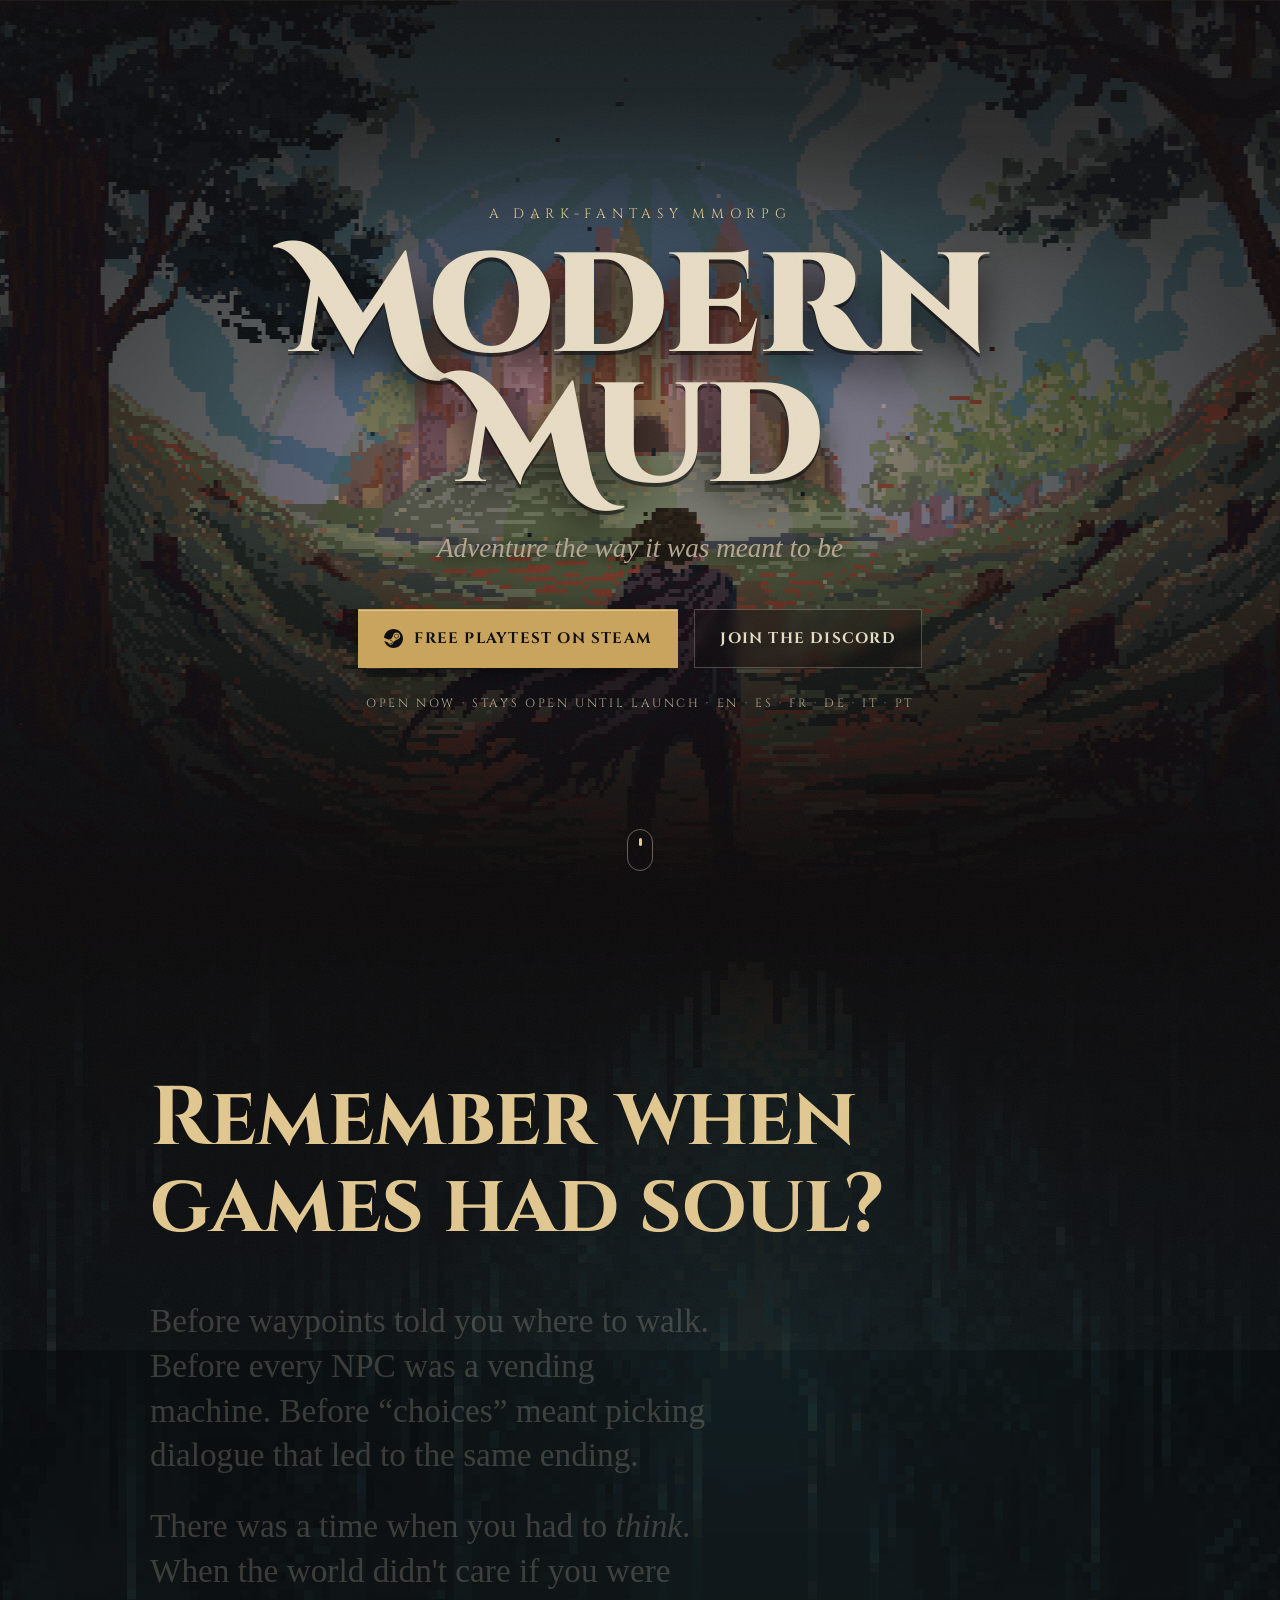
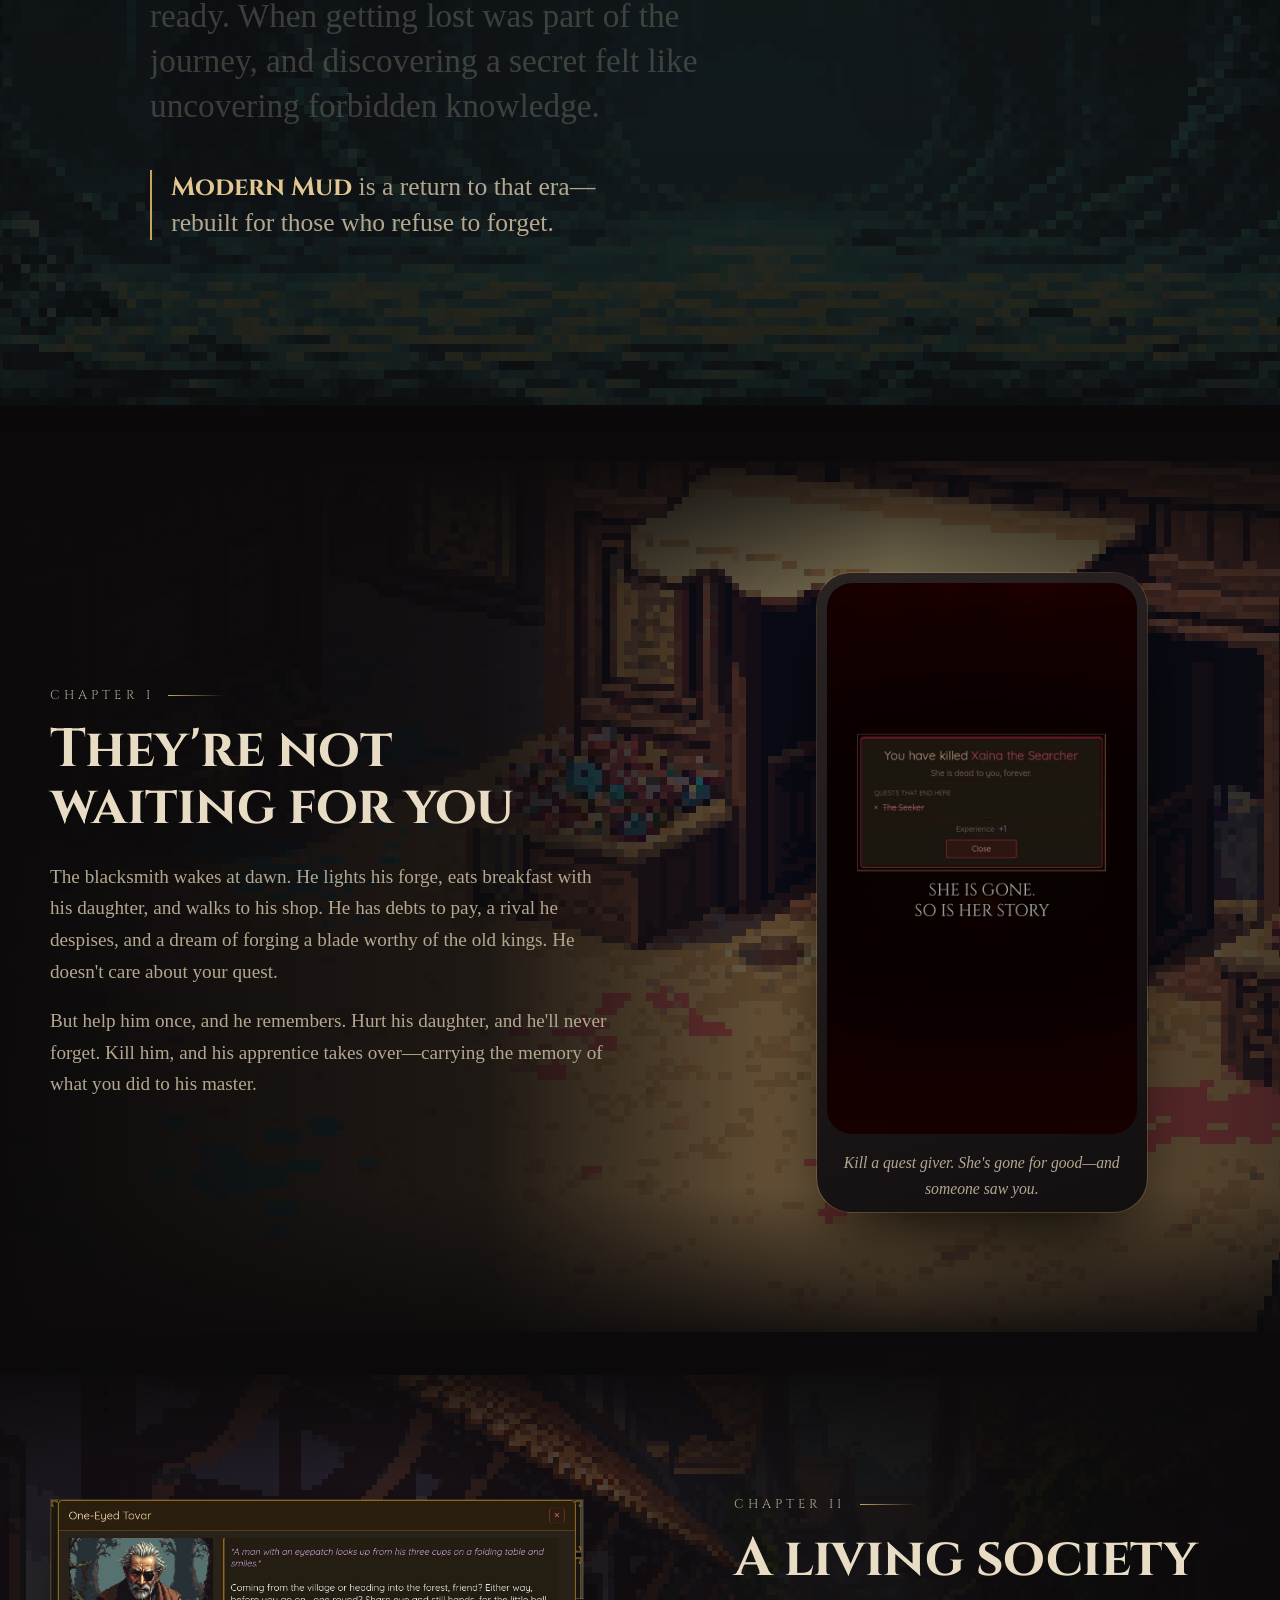
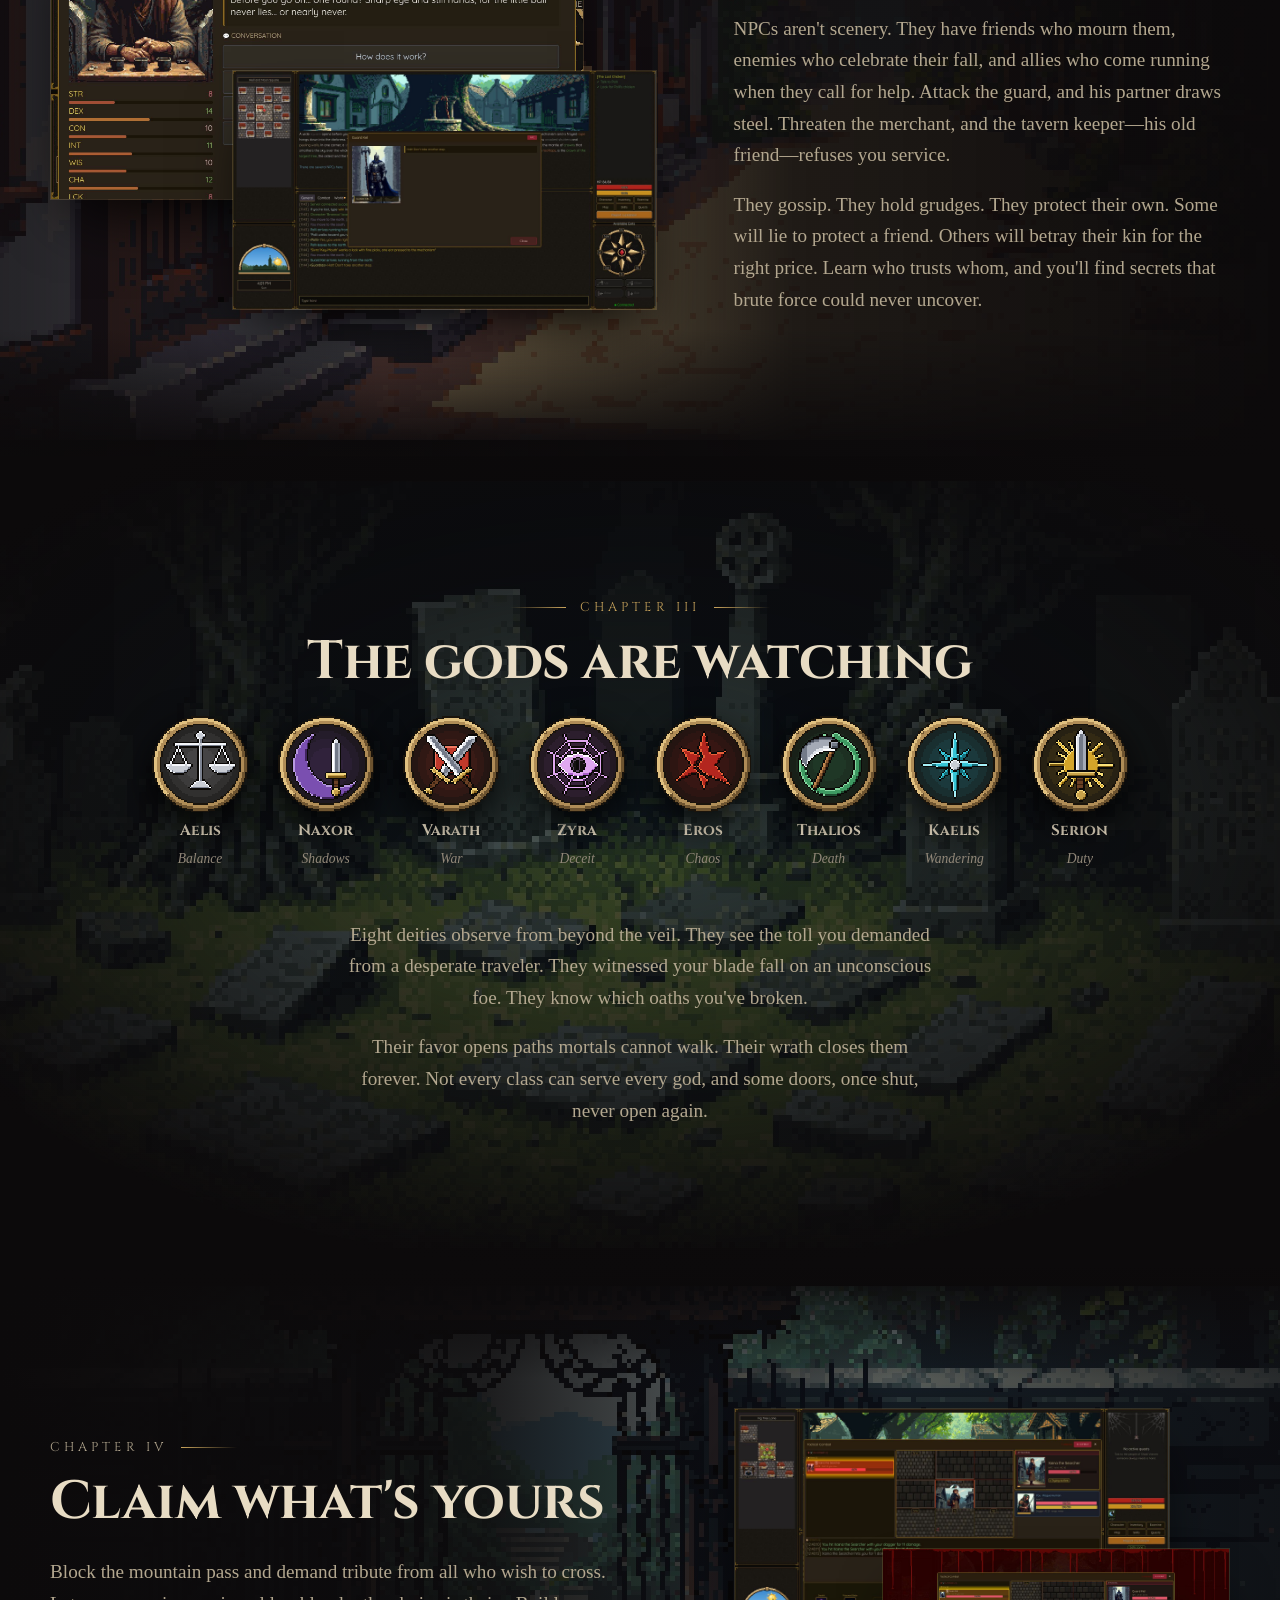
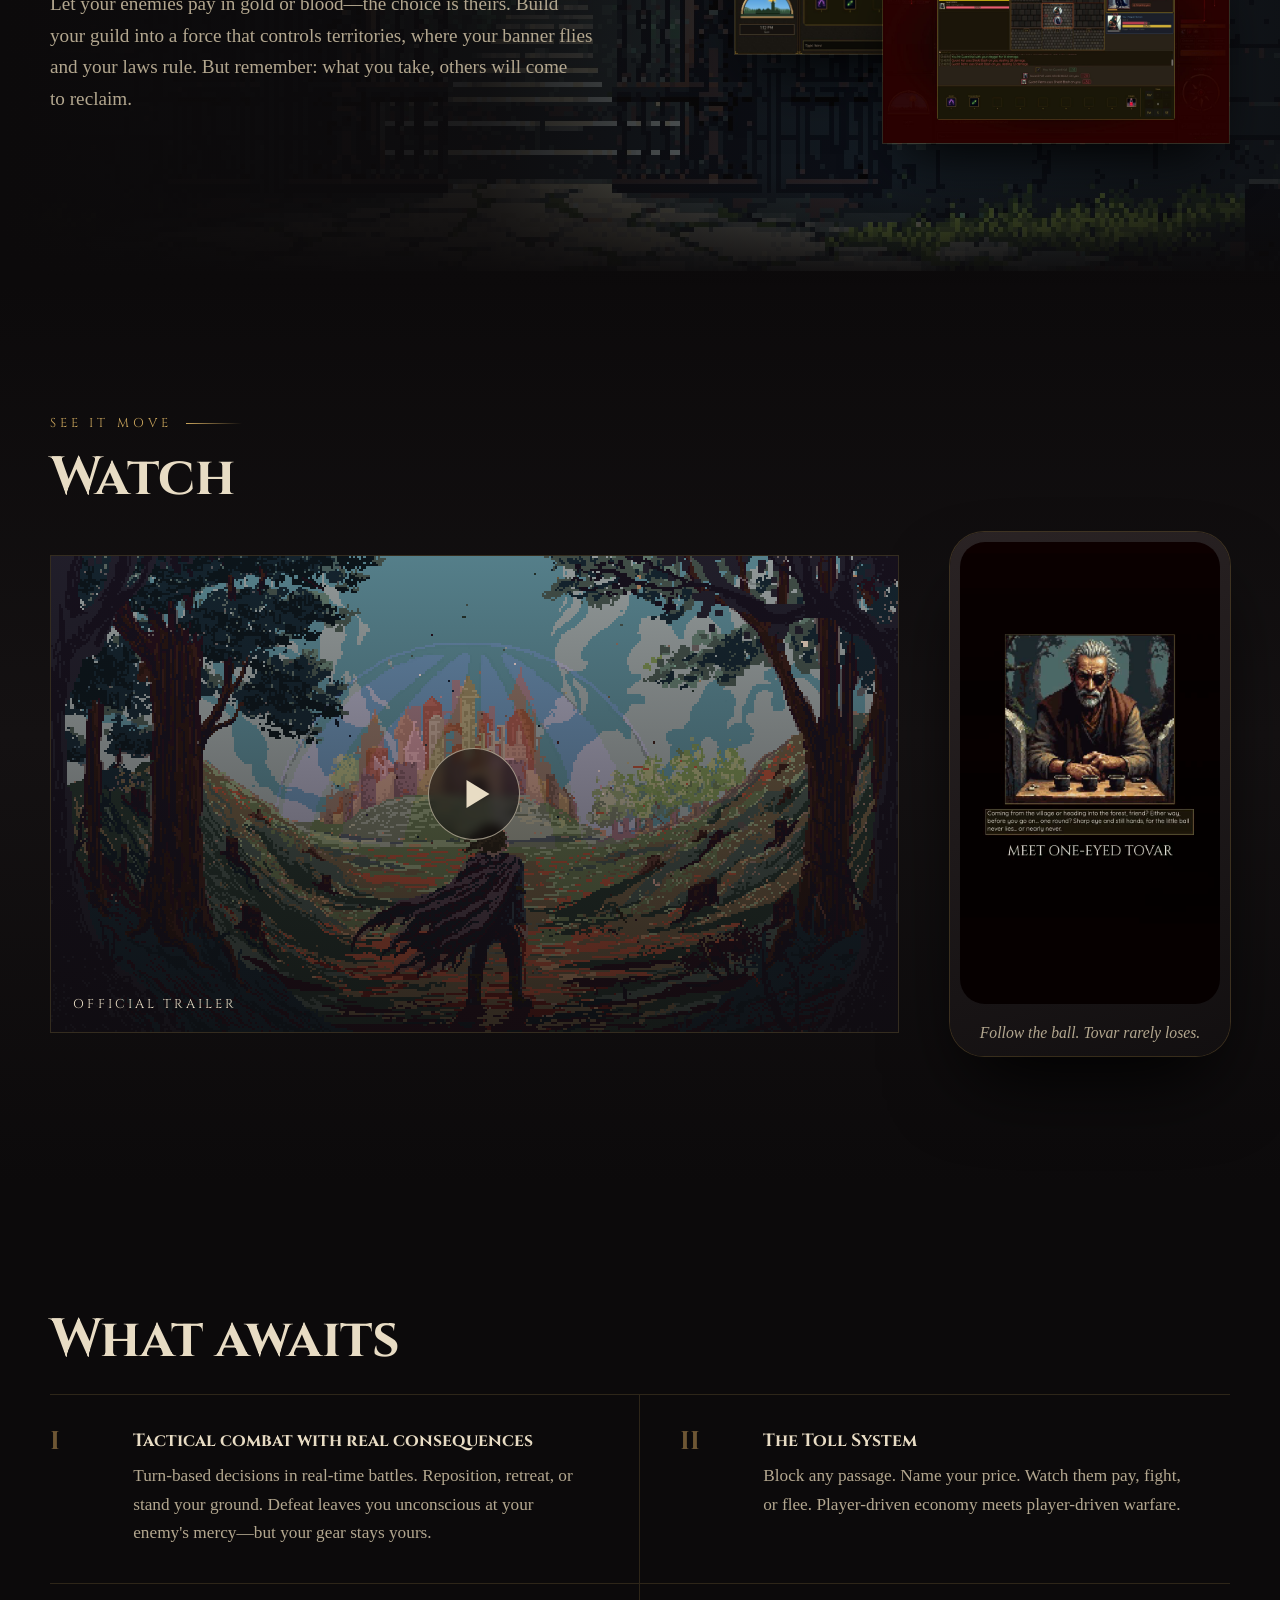
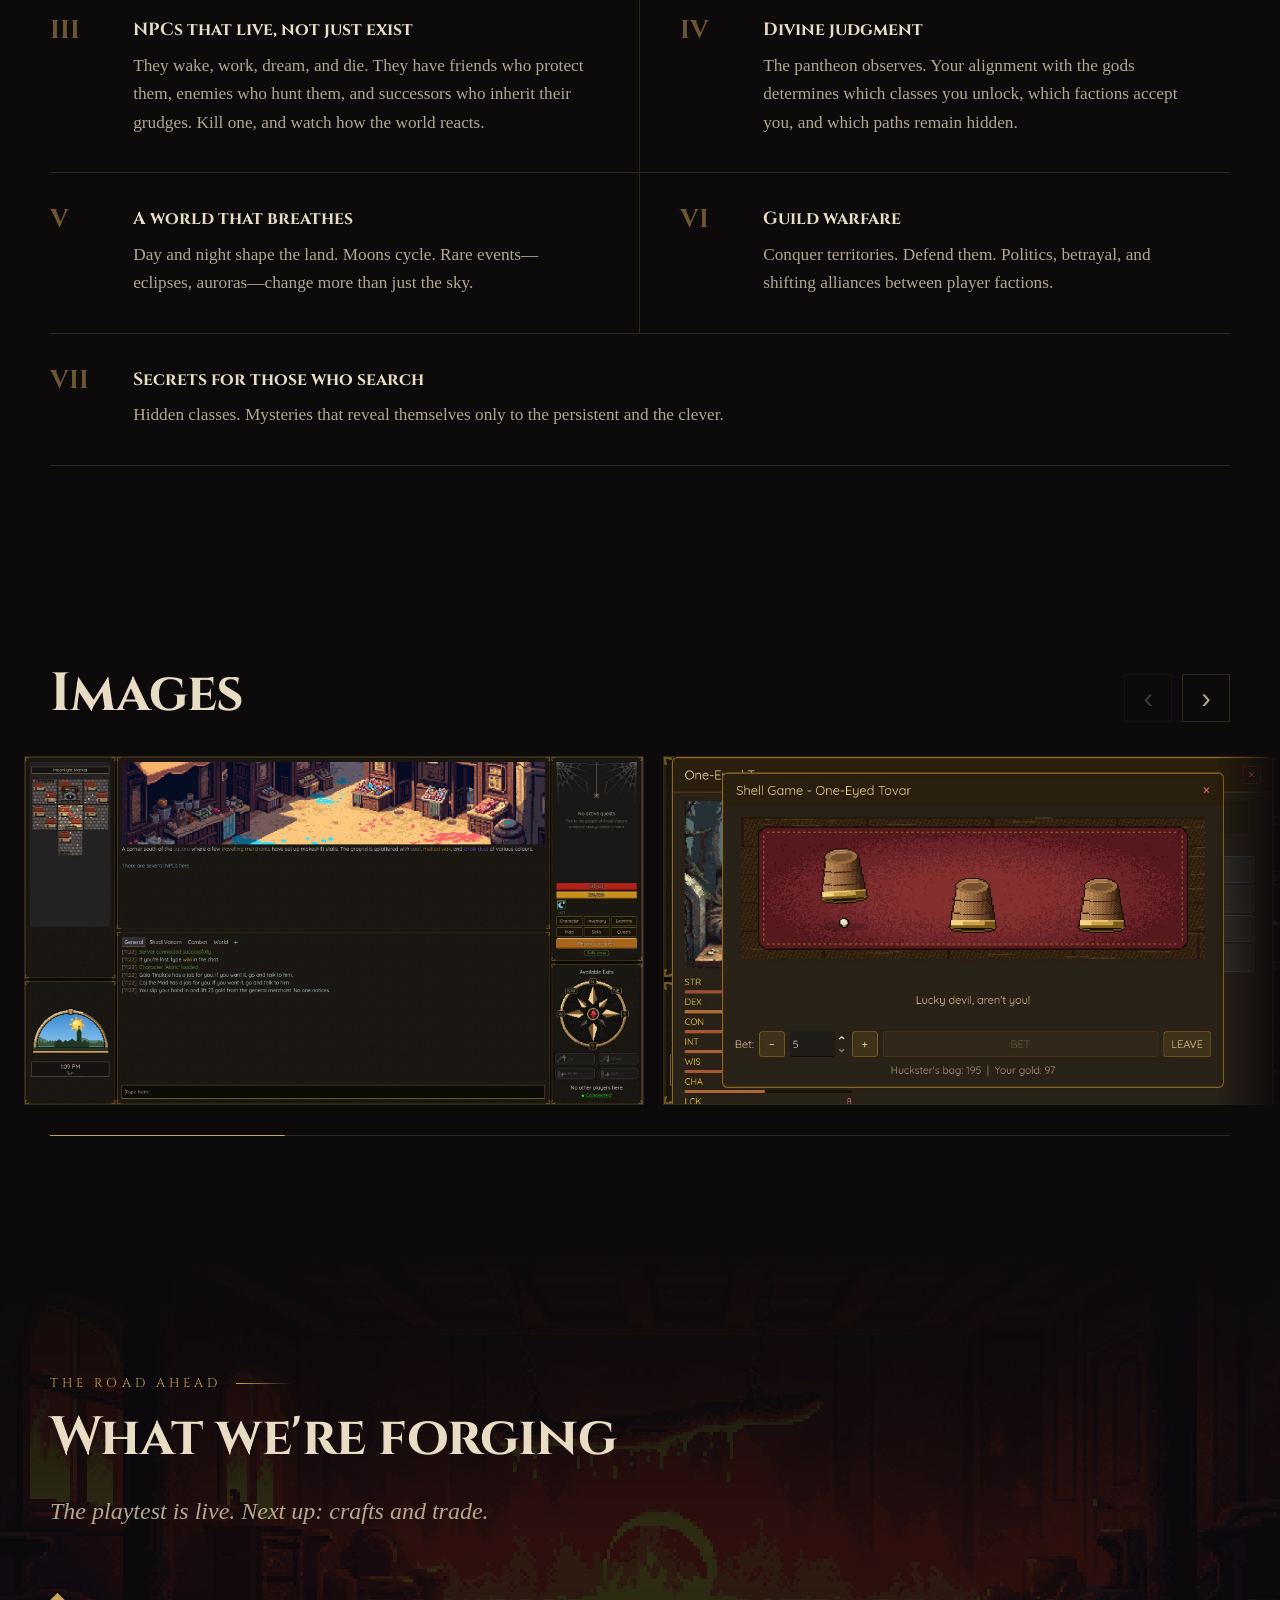
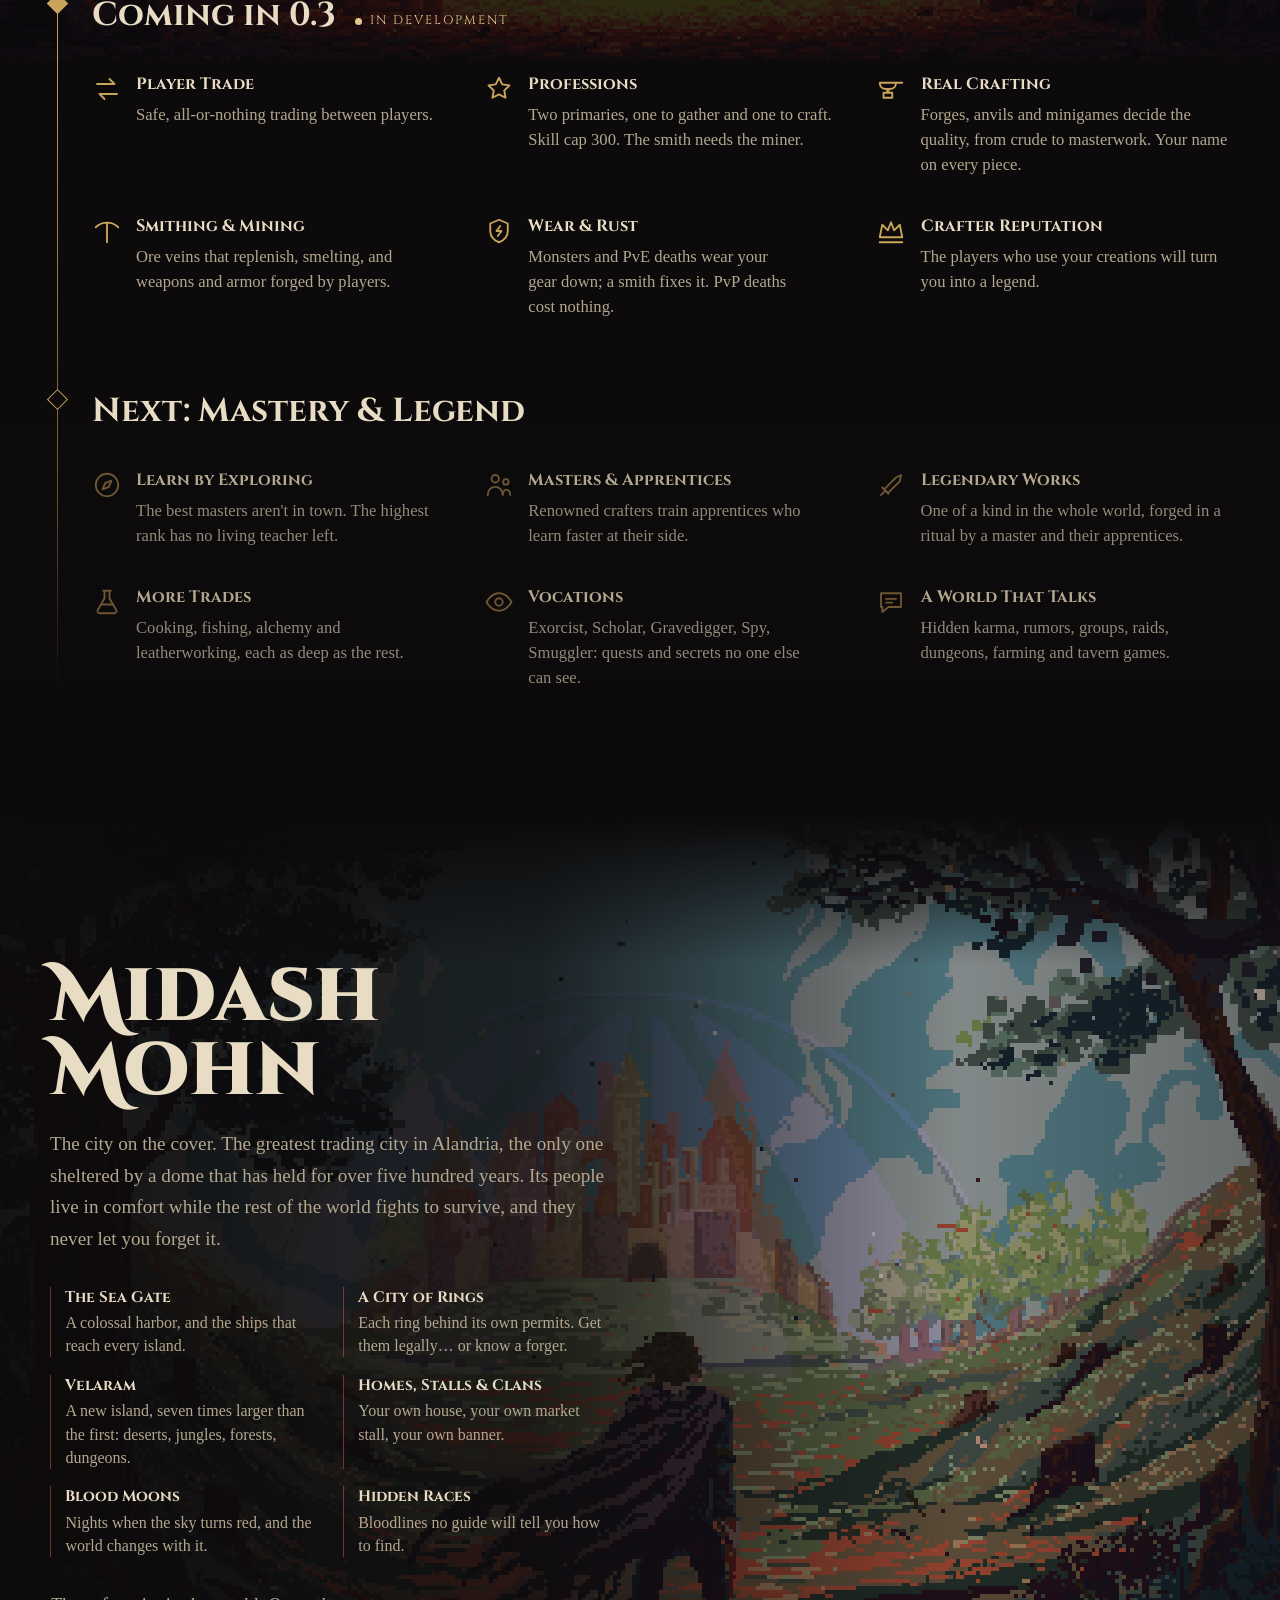
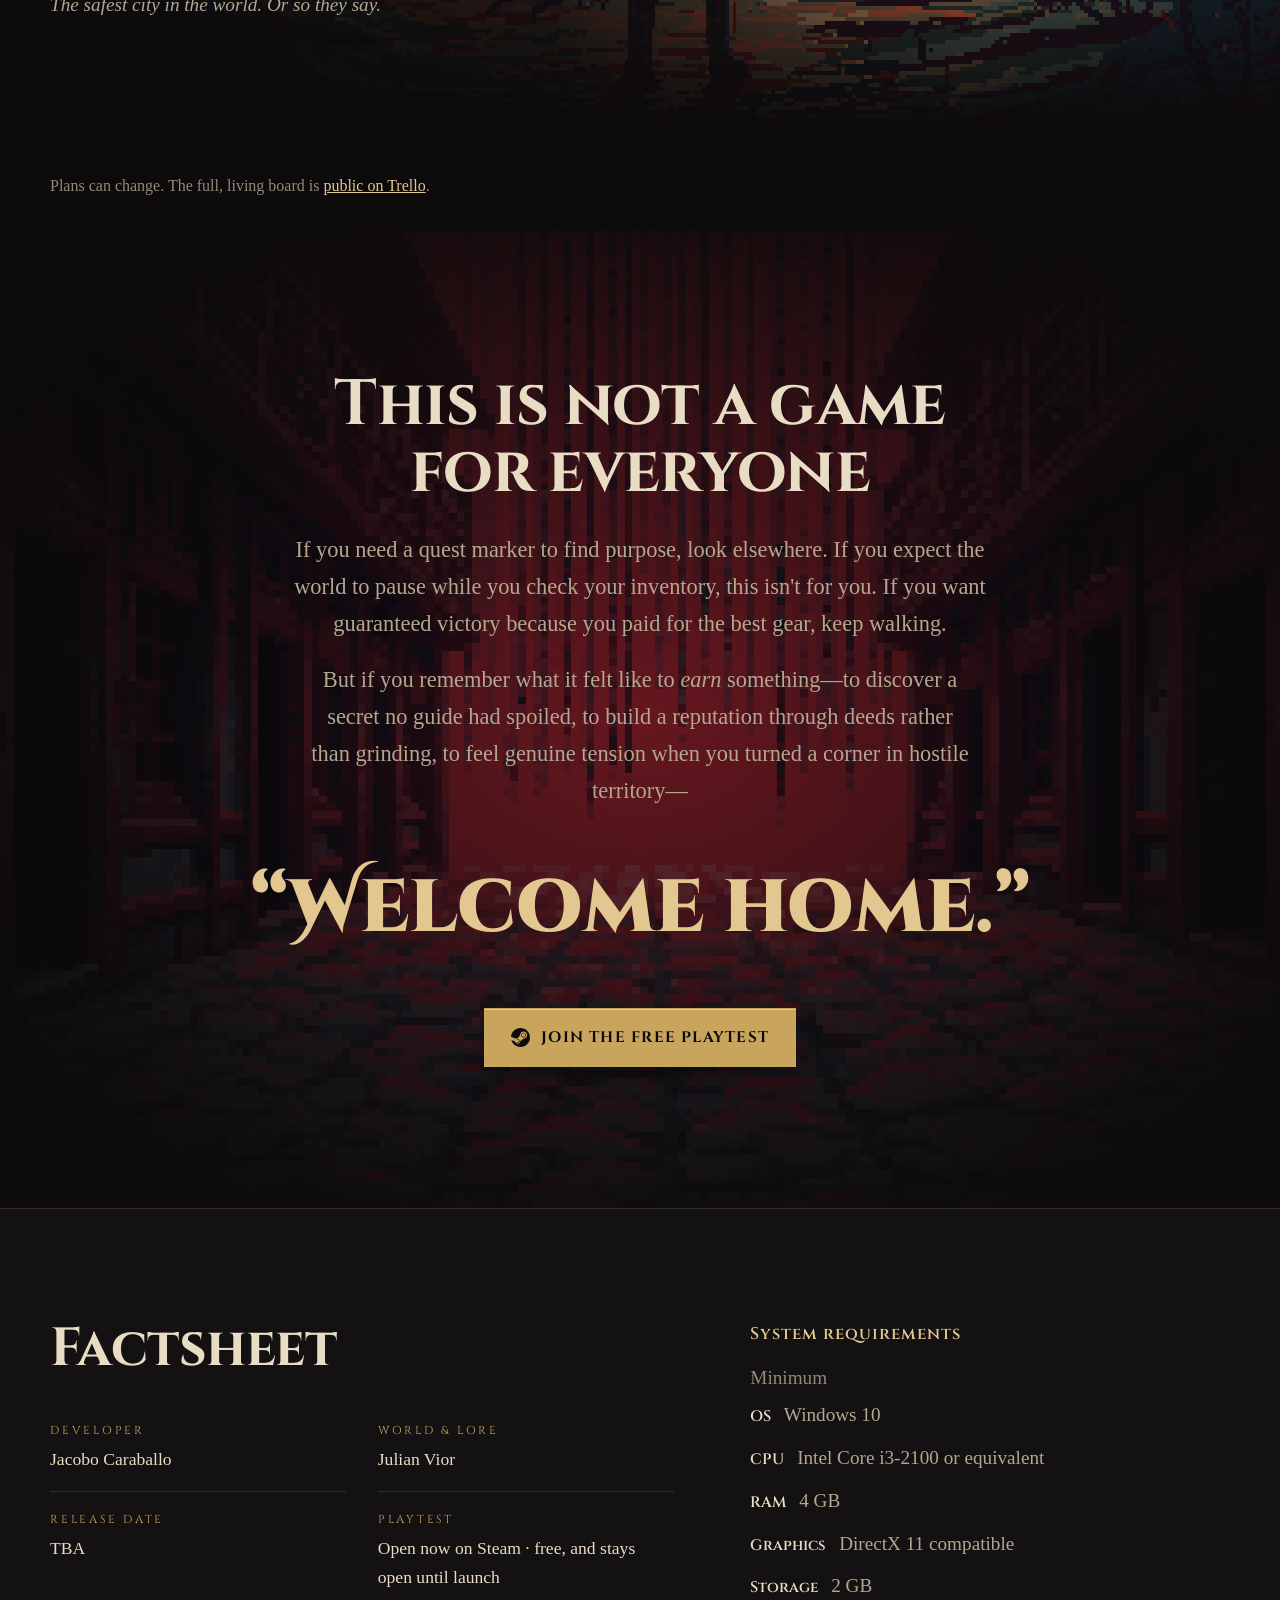
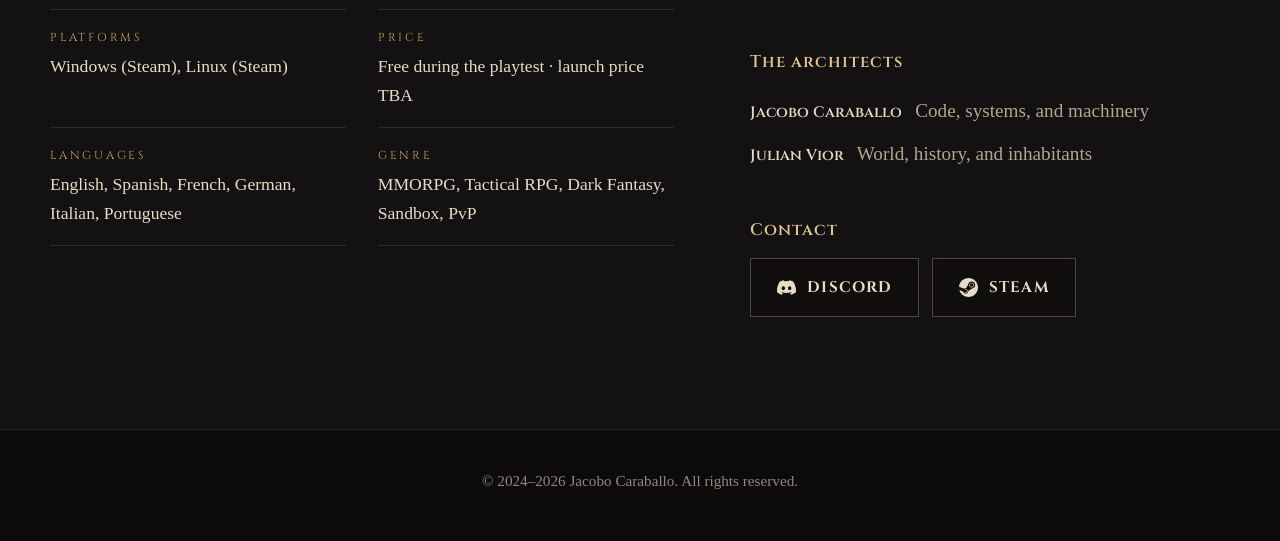
==== commit b96994bf: "Gallery: drag carousel, no left gap Mouse drag with a flick that lands on the nearest card (at most " ====
--- a/index.html
+++ b/index.html
@@ -193,10 +193,14 @@
 
     <!-- ============ GALLERY ============ -->
     <section class="gallery-band" aria-labelledby="gallery-title">
-      <div class="wrap">
+      <div class="wrap gallery-head">
         <h2 id="gallery-title" class="reveal">Images</h2>
-      </div>
-      <div class="filmstrip" tabindex="0" aria-label="Screenshots, scroll sideways">
+        <div class="strip-nav reveal">
+          <button class="strip-btn" type="button" data-dir="-1" aria-label="Previous images">&#8249;</button>
+          <button class="strip-btn" type="button" data-dir="1" aria-label="Next images">&#8250;</button>
+        </div>
+      </div>
+      <div class="filmstrip" tabindex="0" aria-label="Screenshots: drag, swipe or use the arrows">
         <a href="assets/shots/market.jpg" data-lightbox><img src="assets/shots/market.jpg" alt="The Moon Market in Shadi Vanam" loading="lazy"></a>
         <a href="assets/shots/shell-game.jpg" data-lightbox><img src="assets/shots/shell-game.jpg" alt="Shell game against One-Eyed Tovar" loading="lazy"></a>
         <a href="assets/shots/tovar.jpg" data-lightbox><img src="assets/shots/tovar.jpg" alt="Conversation with One-Eyed Tovar" loading="lazy"></a>
@@ -208,6 +212,7 @@
         <a href="assets/shots/creation.jpg" data-lightbox><img src="assets/shots/creation.jpg" alt="Character creation" loading="lazy"></a>
         <a href="assets/room-art.jpg" data-lightbox><img src="assets/room-art.jpg" alt="Room artwork: a glowing underground grove" loading="lazy"></a>
       </div>
+      <div class="strip-progress" aria-hidden="true"><span></span></div>
     </section>
 
     <!-- ============ ROADMAP ============ -->
--- a/style.css
+++ b/style.css
@@ -743,21 +743,47 @@
   .num { font-size: 1.25rem; }
 }
 
-/* ---------- Gallery filmstrip ---------- */
-.gallery-band { padding: clamp(4rem, 8vw, 6rem) 0 clamp(5rem, 9vw, 7rem); }
+/* ---------- Gallery carousel ----------
+   Drag it with the mouse (with momentum), swipe it on touch, or use the
+   arrows. It runs edge to edge; the ends fade out instead of leaving a gap. */
+.gallery-band { padding: clamp(3rem, 6vw, 4.5rem) 0 clamp(4rem, 8vw, 6rem); }
+.gallery-head { display: flex; align-items: end; justify-content: space-between; gap: 1rem; }
+.strip-nav { display: flex; gap: 0.6rem; margin-bottom: 1.6rem; }
+.strip-btn {
+  width: 48px;
+  height: 48px;
+  display: grid;
+  place-items: center;
+  font-size: 1.8rem;
+  line-height: 1;
+  color: var(--bone-dim);
+  background: transparent;
+  border: 1px solid var(--line);
+  cursor: pointer;
+  transition: color 200ms ease, border-color 200ms ease, opacity 200ms ease, transform 120ms var(--ease-out);
+}
+.strip-btn:hover { color: var(--gold-pale); border-color: var(--gold); }
+.strip-btn:active { transform: scale(0.95); }
+.strip-btn:disabled { opacity: 0.3; cursor: default; }
+
 .filmstrip {
   display: grid;
   grid-auto-flow: column;
-  grid-auto-columns: min(560px, 78vw);
+  grid-auto-columns: min(620px, 82vw);
   gap: 1.2rem;
   overflow-x: auto;
   overscroll-behavior-x: contain;
   scroll-snap-type: x mandatory;
-  padding: 0.5rem max(1.5rem, (100vw - var(--wrap)) / 2) 1.5rem;
-  scroll-padding-inline: max(1.5rem, (100vw - var(--wrap)) / 2);
-  scrollbar-width: thin;
-  scrollbar-color: var(--gold-deep) transparent;
-}
+  scroll-padding-inline: 1.5rem;
+  padding: 0.5rem 1.5rem 0.5rem;
+  scrollbar-width: none;
+  cursor: grab;
+  -webkit-mask-image: linear-gradient(90deg, transparent 0, #000 1.5rem, #000 calc(100% - 4rem), transparent 100%);
+  mask-image: linear-gradient(90deg, transparent 0, #000 1.5rem, #000 calc(100% - 4rem), transparent 100%);
+}
+.filmstrip::-webkit-scrollbar { display: none; }
+.filmstrip.is-dragging { cursor: grabbing; scroll-snap-type: none; user-select: none; }
+.filmstrip.is-dragging a { pointer-events: none; }
 .filmstrip a {
   scroll-snap-align: start;
   display: block;
@@ -765,9 +791,16 @@
   border: 1px solid var(--line);
   aspect-ratio: 16 / 9;
   transition: transform 160ms var(--ease-out), border-color 200ms ease;
-}
+  -webkit-user-drag: none;
+}
+.filmstrip img { width: 100%; height: 100%; object-fit: cover; transition: transform 400ms var(--ease-out); -webkit-user-drag: none; pointer-events: none; }
 .filmstrip a:active { transform: scale(0.98); }
-.filmstrip img { width: 100%; height: 100%; object-fit: cover; transition: transform 400ms var(--ease-out); }
+
+/* A thin progress line under the strip instead of a scrollbar. */
+.strip-progress { width: min(var(--wrap), 100% - 3rem); margin: 1.4rem auto 0; height: 1px; background: var(--line); position: relative; overflow: hidden; }
+.strip-progress span { position: absolute; inset: 0 auto 0 0; width: 100%; background: var(--gold); transform-origin: left; transform: scaleX(var(--p, 0.2)); transition: transform 120ms linear; }
+
+@media (hover: none) { .strip-nav { display: none; } }
 
 /* ---------- Roadmap ----------
    A path down the page: one gold line, a node per stage, the items as an
@@ -981,8 +1014,8 @@
   .sigils li:hover img { transform: translateY(-6px); }
   .trailer:hover img { transform: scale(1.03); }
   .trailer:hover .play { transform: scale(1.08); background: rgba(201, 164, 92, 0.35); }
-  .filmstrip a:hover { border-color: var(--gold); }
-  .filmstrip a:hover img { transform: scale(1.04); }
+  .filmstrip:not(.is-dragging) a:hover { border-color: var(--gold); }
+  .filmstrip:not(.is-dragging) a:hover img { transform: scale(1.04); }
   .feature-list li:hover::before { opacity: 1; }
   .feature-list li:hover .num { color: var(--gold); }
 }
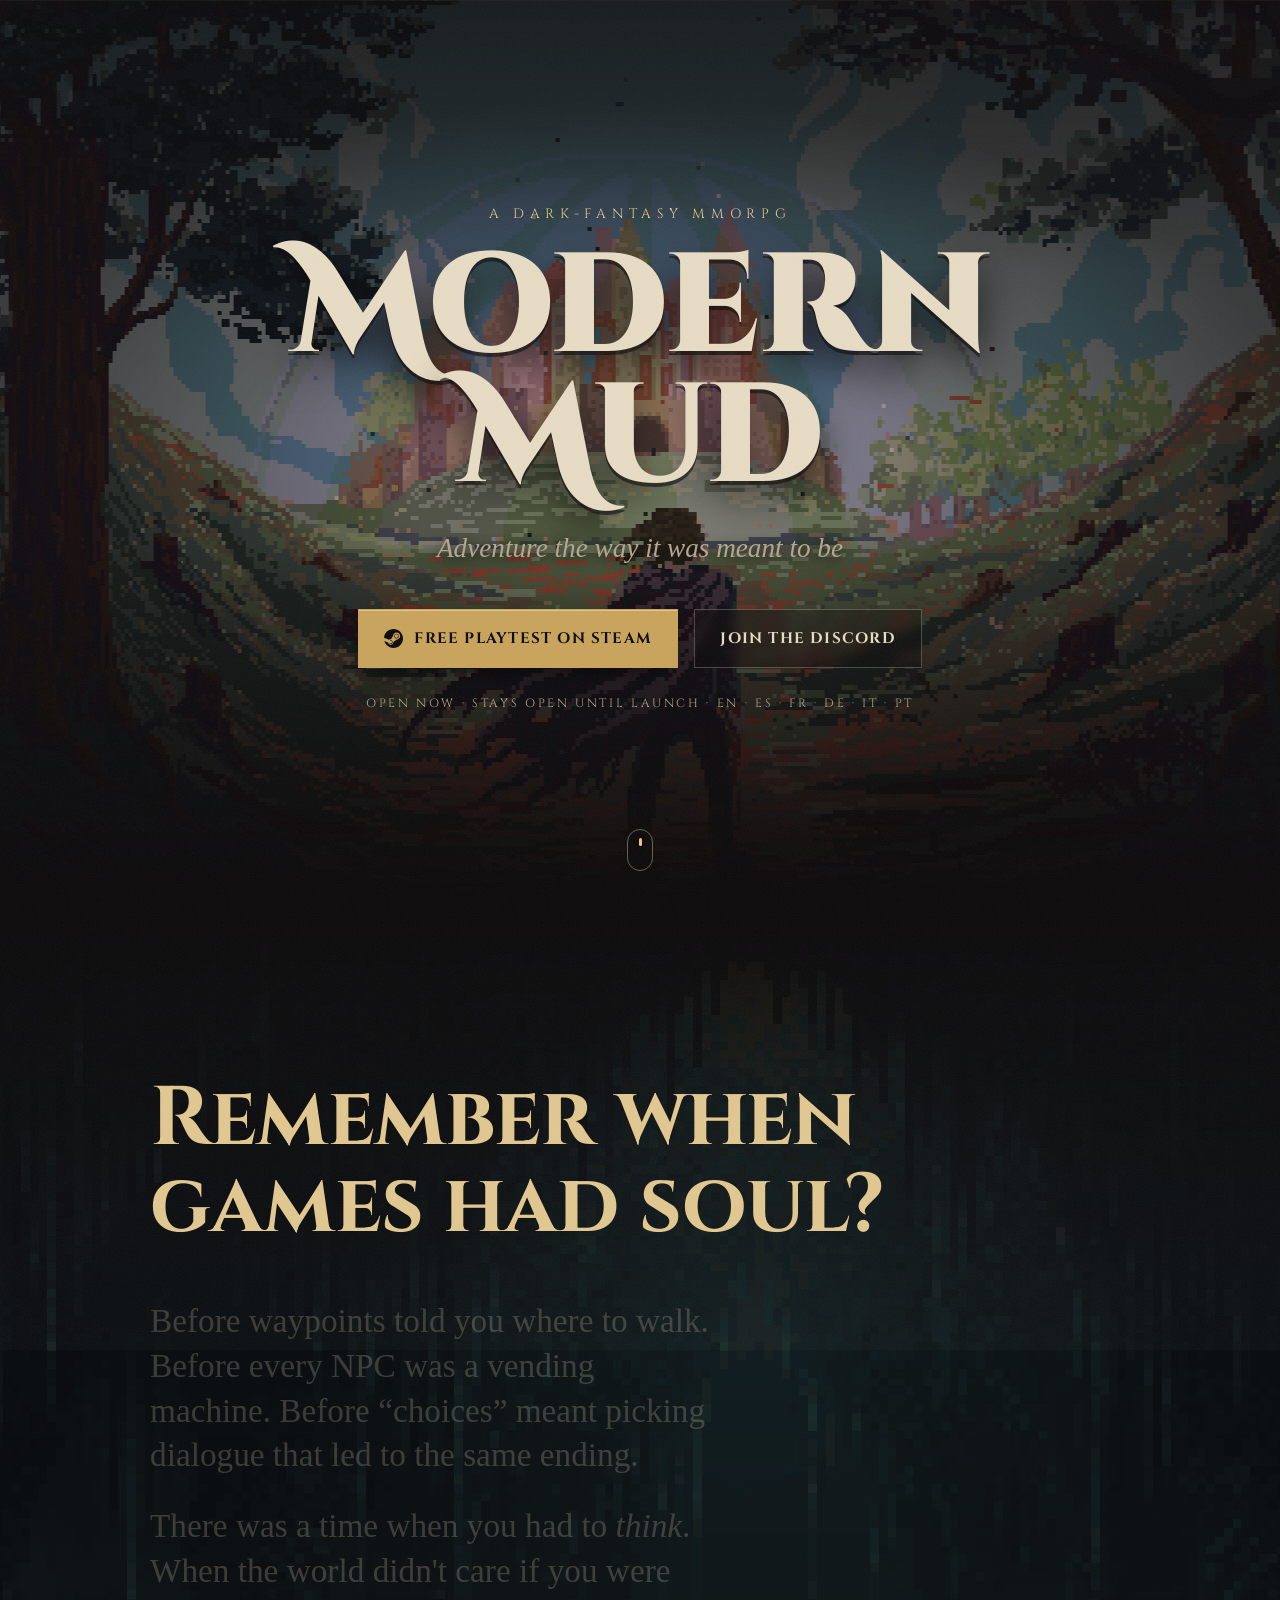
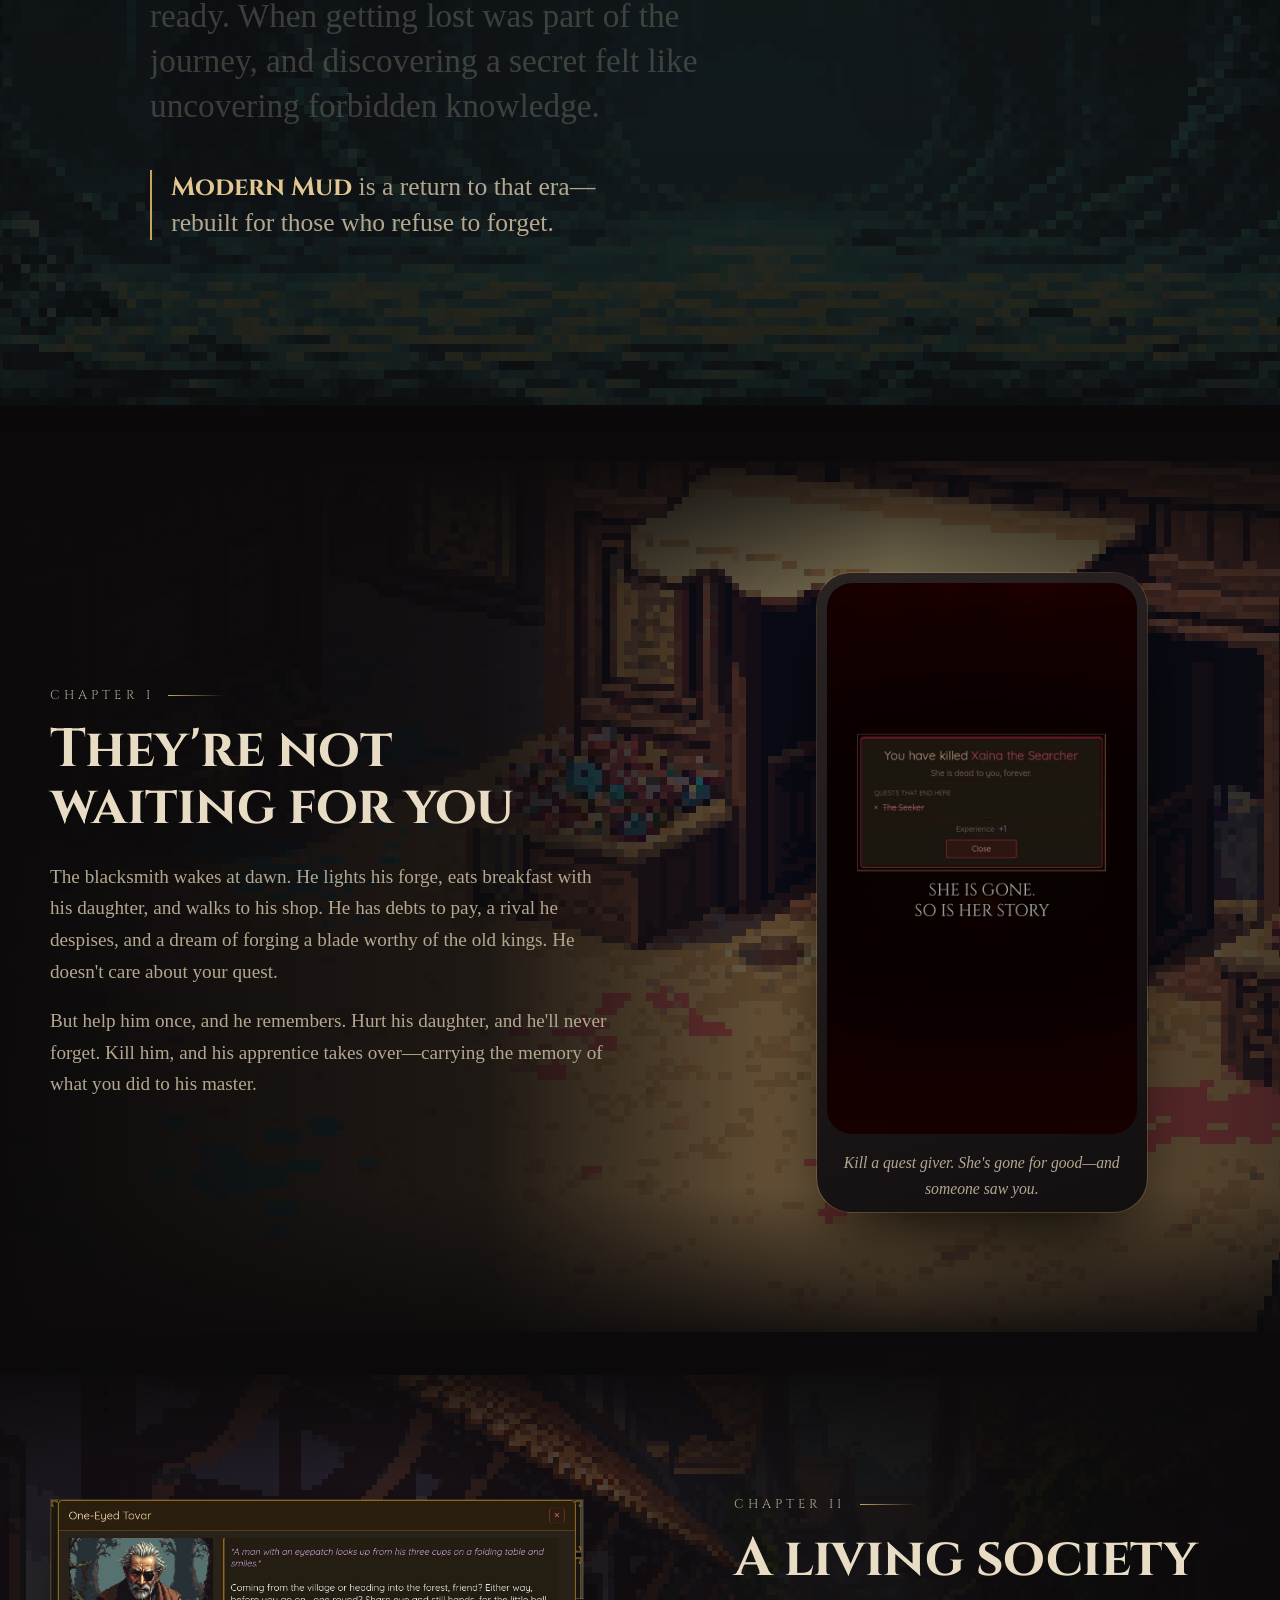
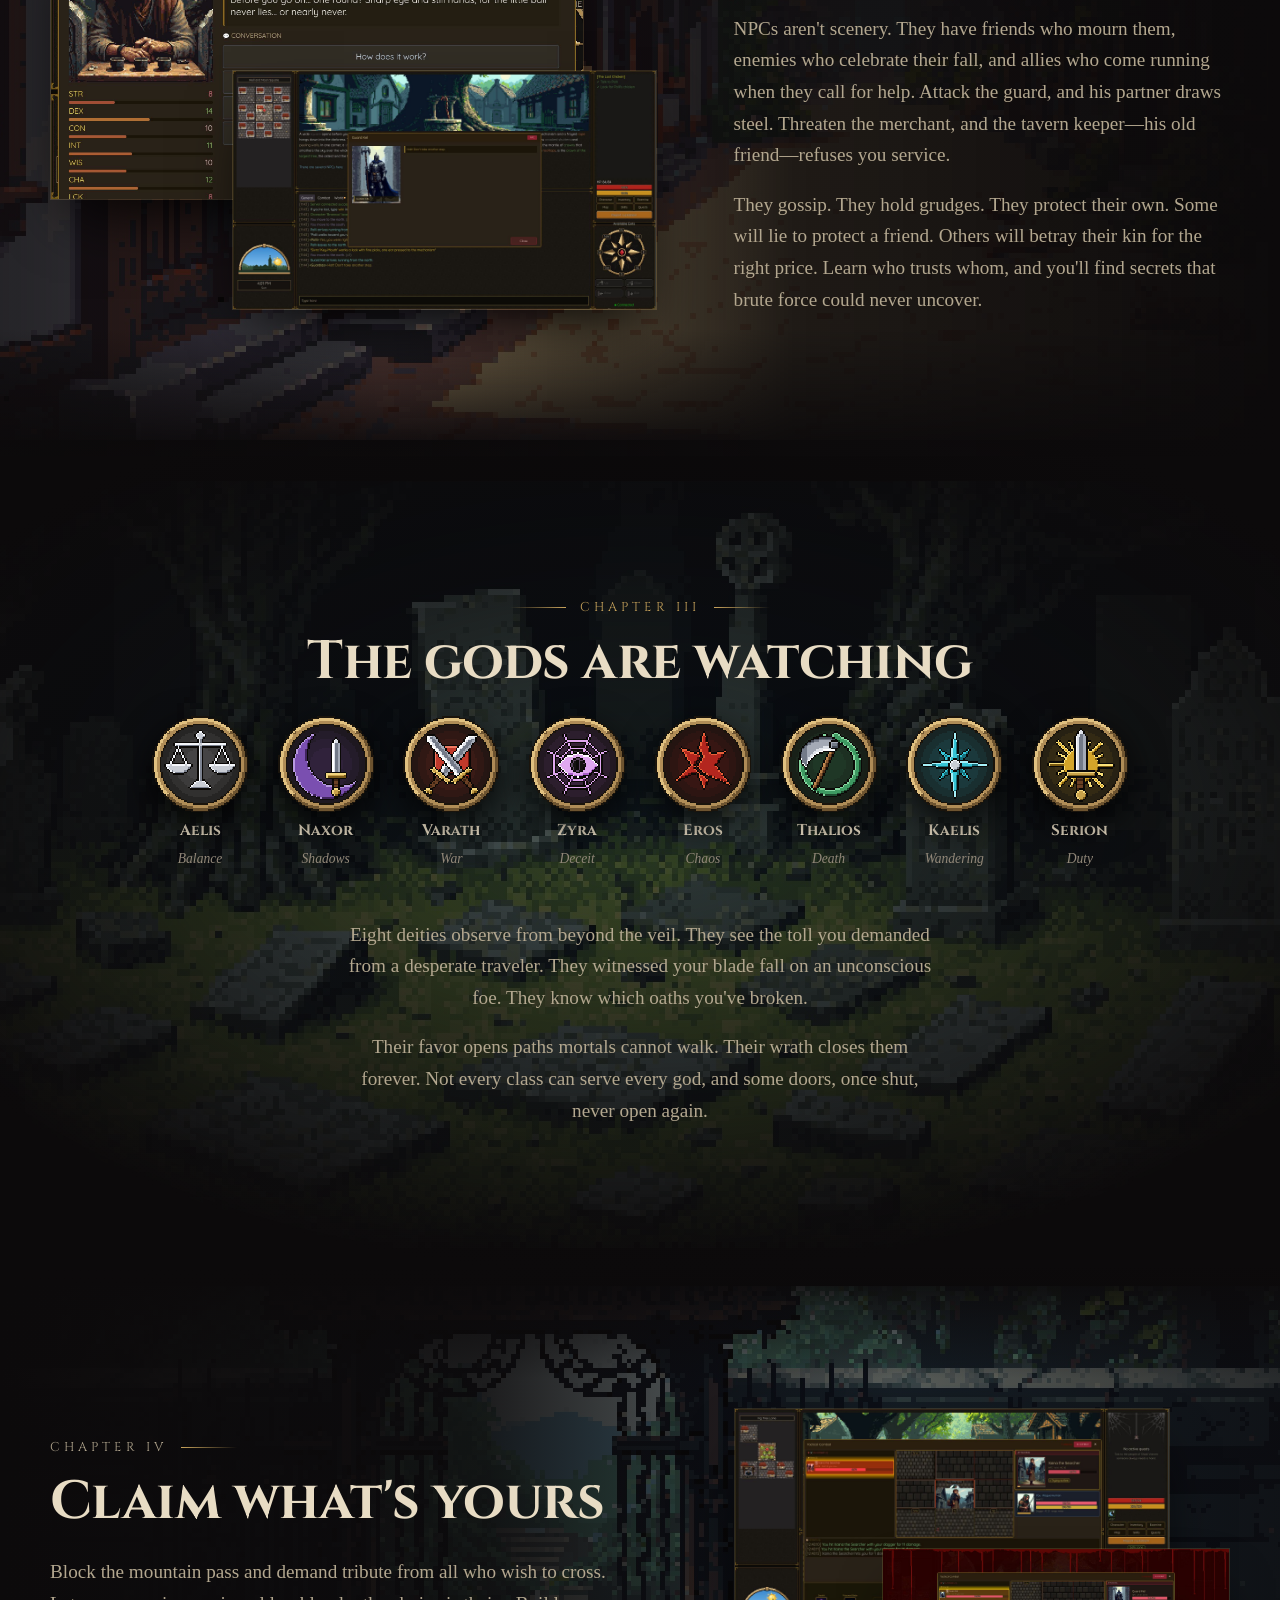
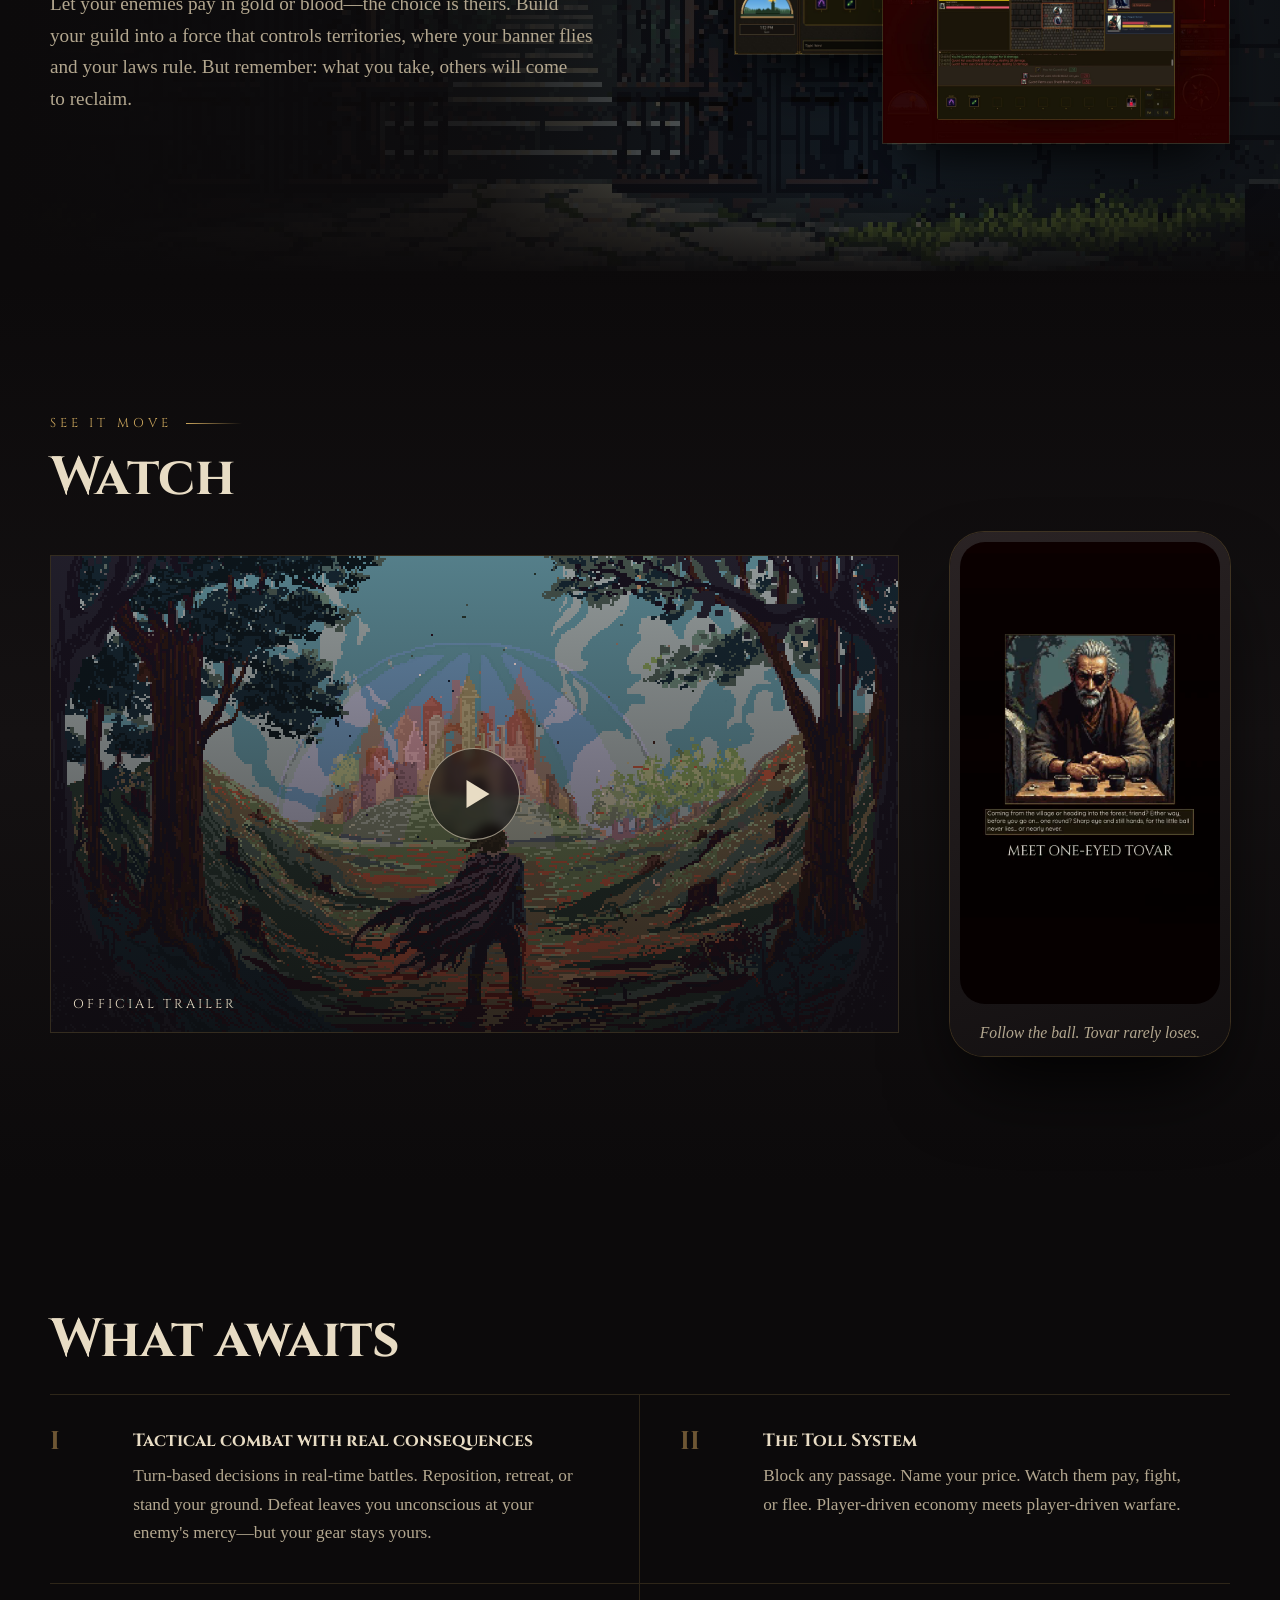
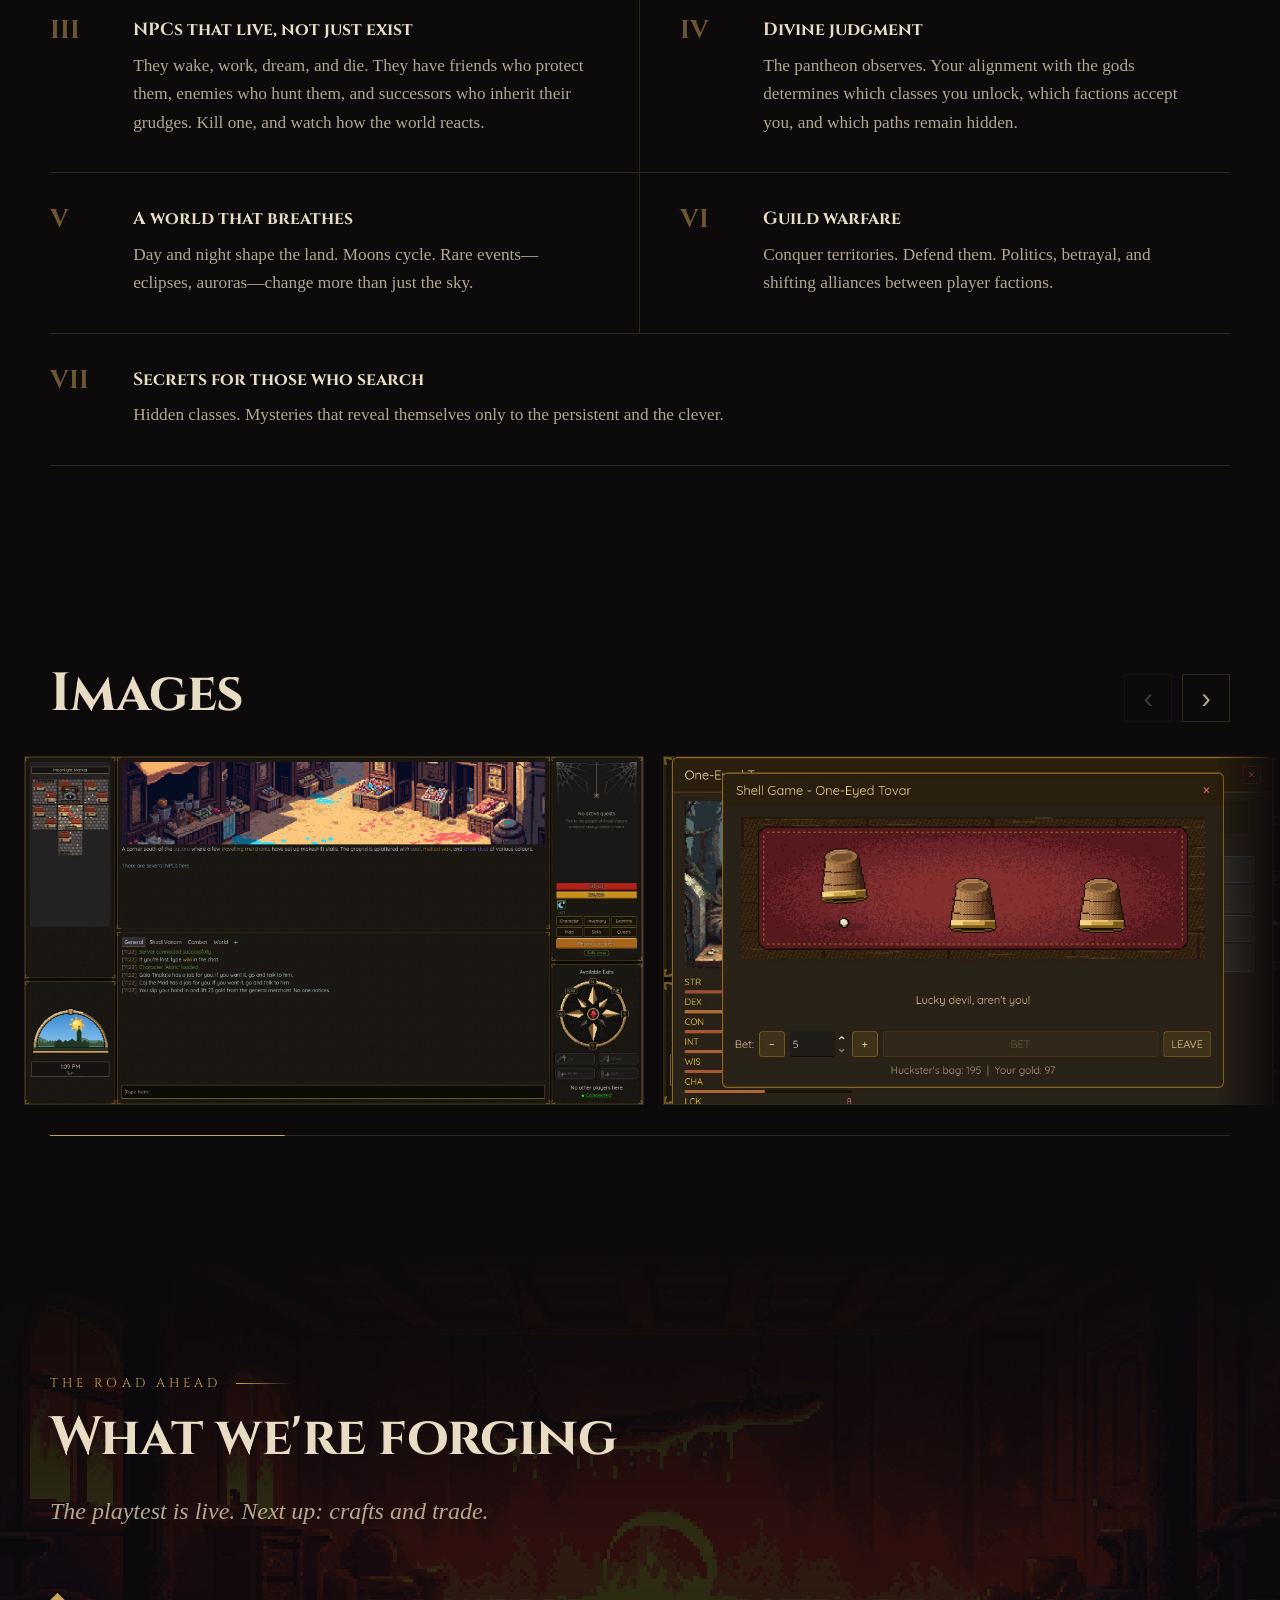
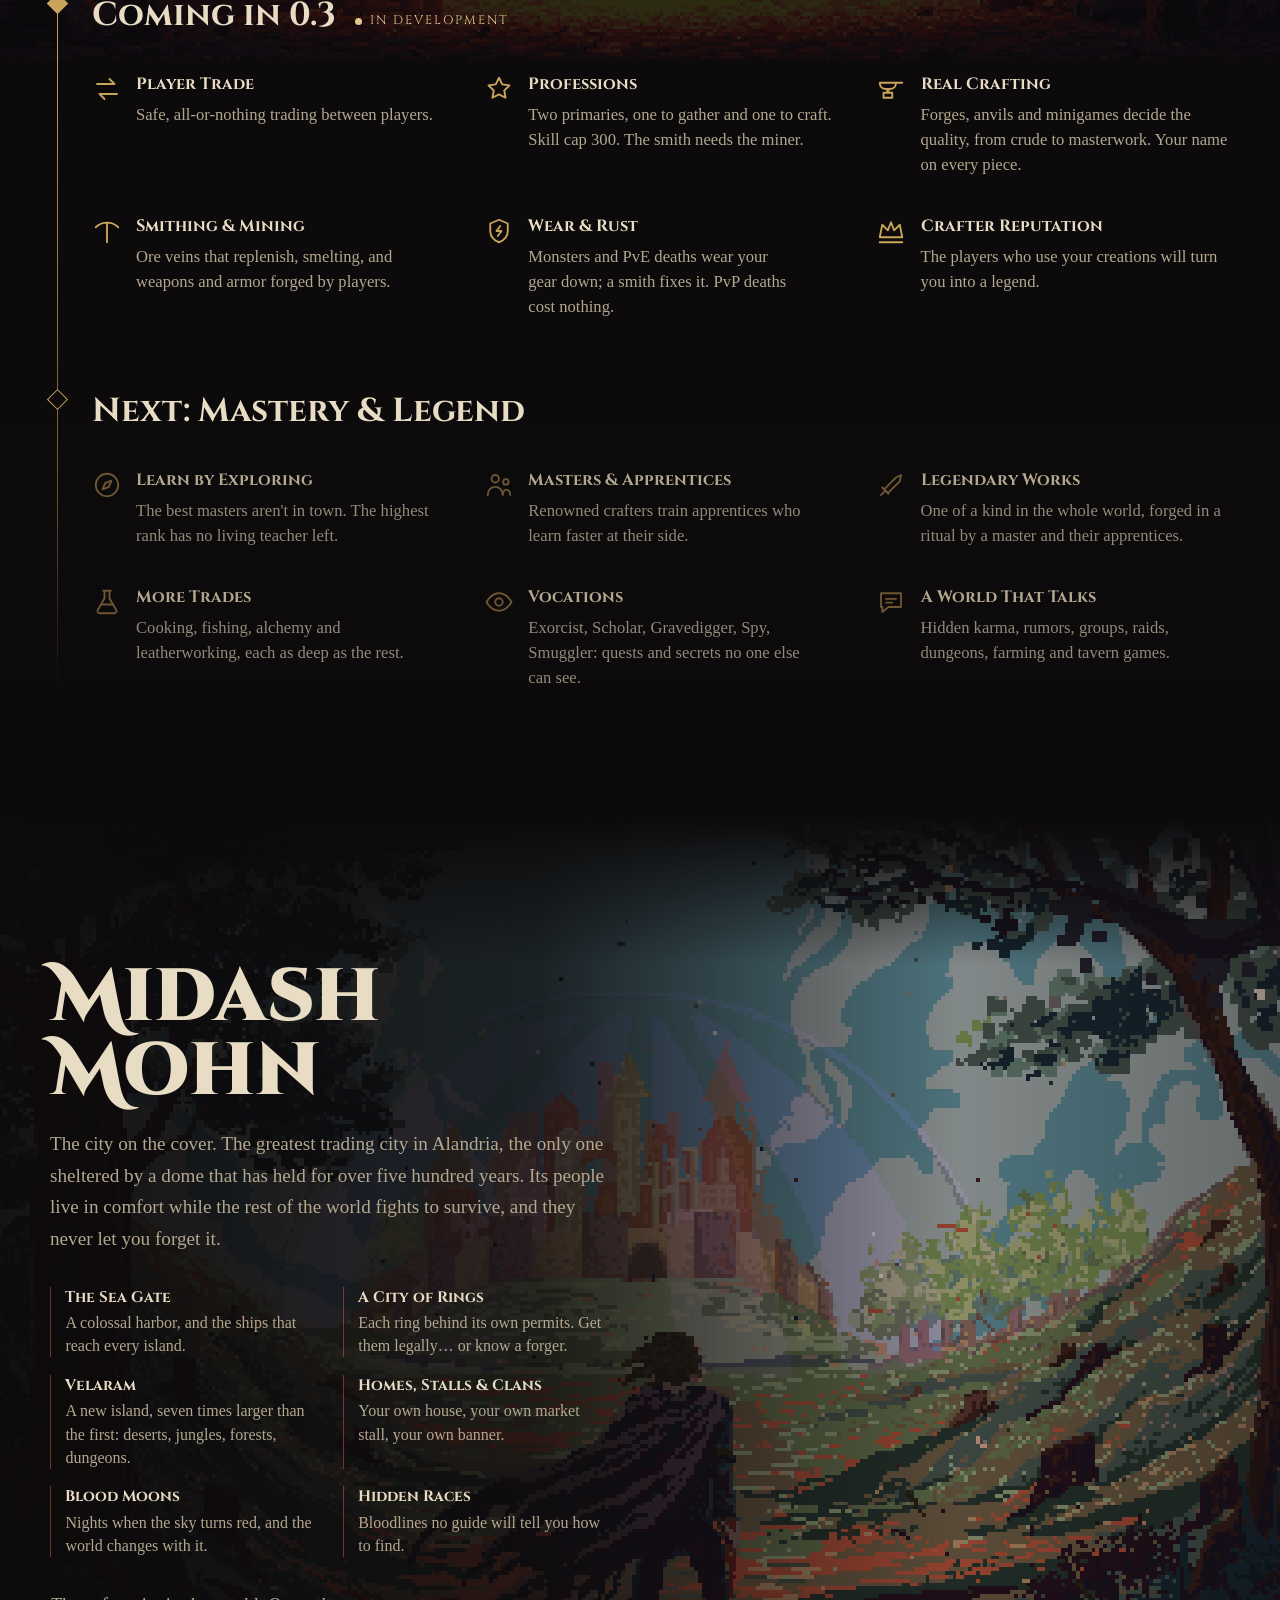
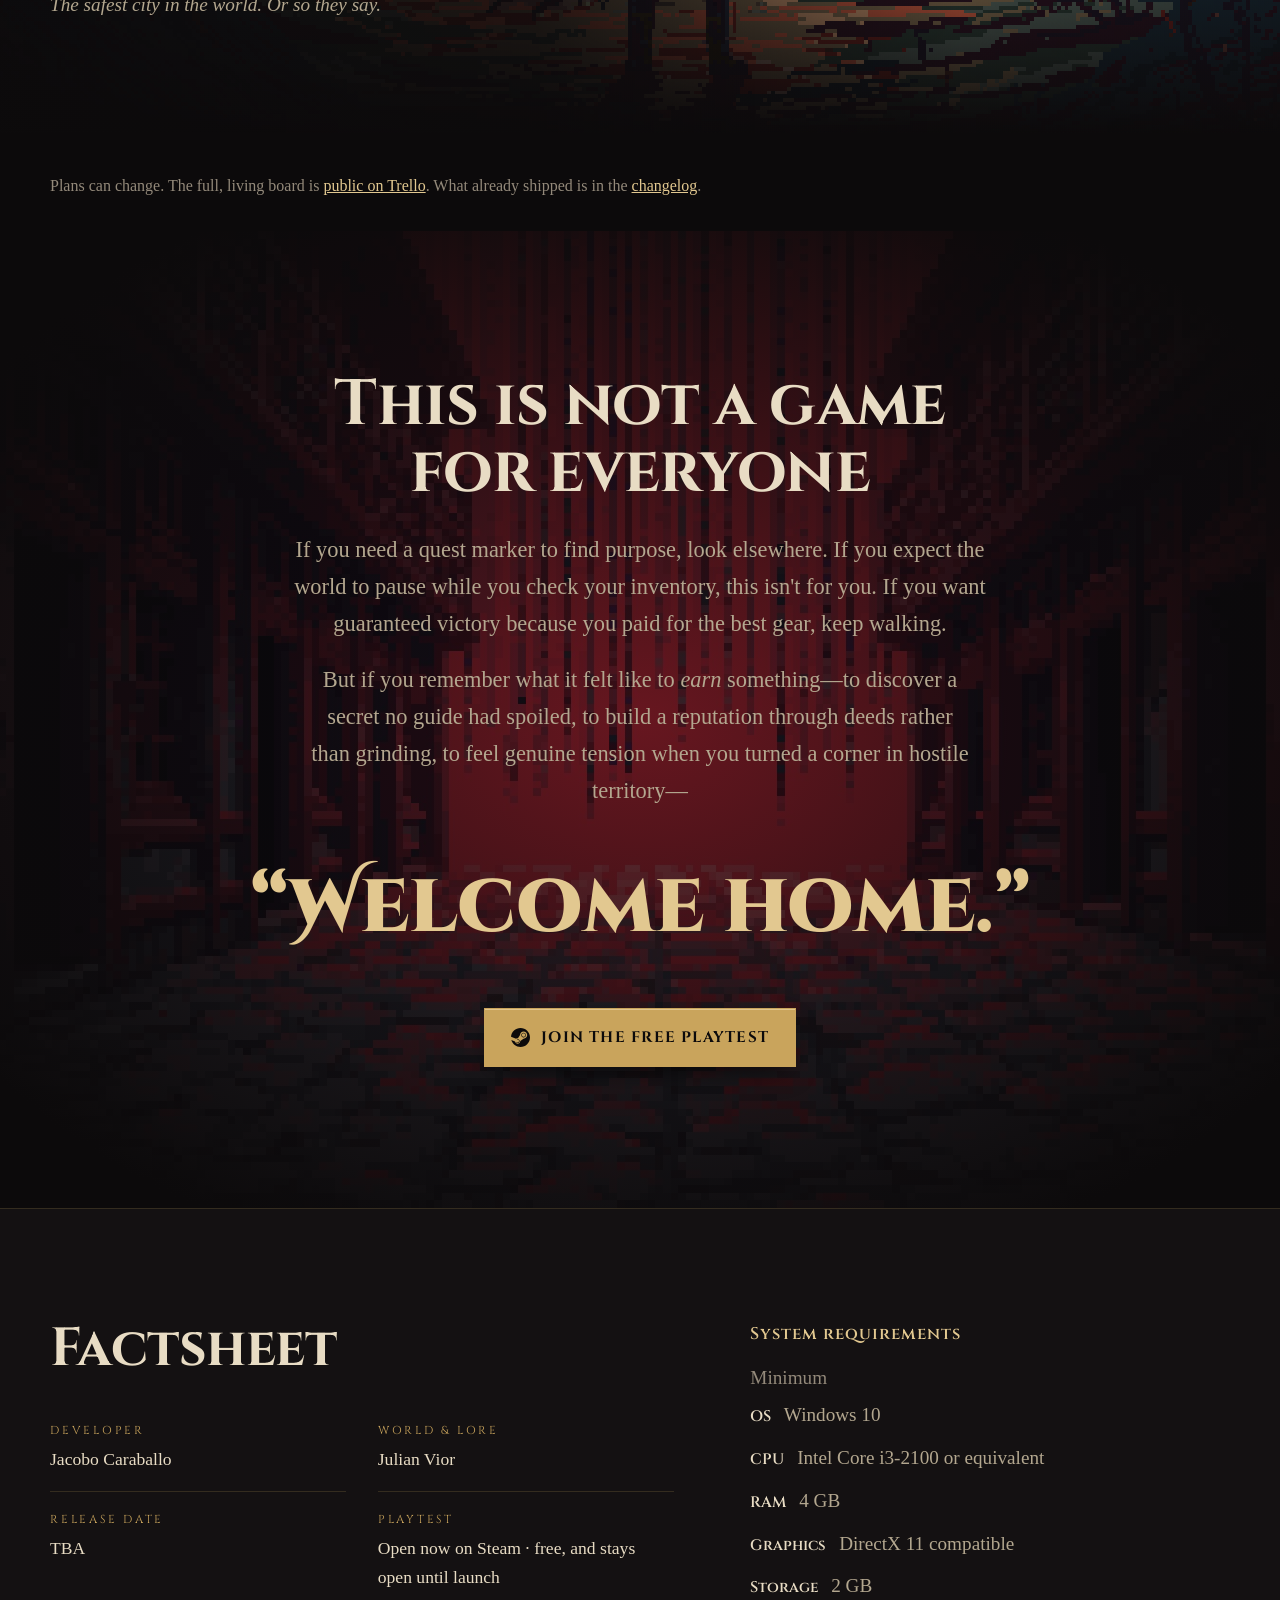
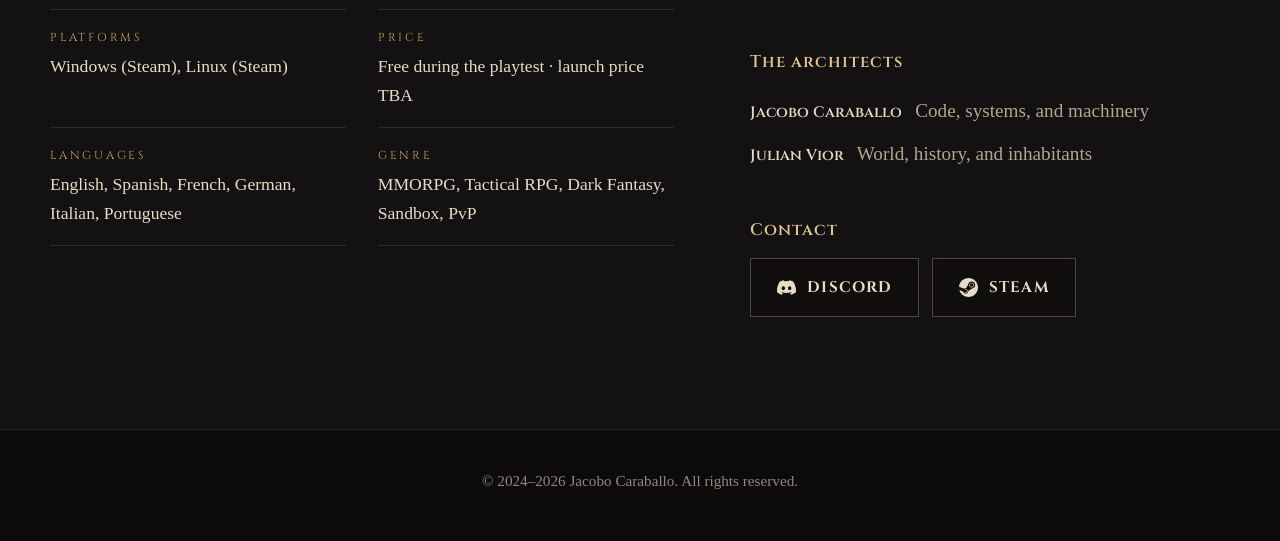
==== commit c3a2422d: "Add a changelog page with every patch in six languages changelog.html reads changelog.json (written " ====
--- a/index.html
+++ b/index.html
@@ -28,6 +28,7 @@
       <li><a href="#gods">Gods</a></li>
       <li><a href="#watch">Watch</a></li>
       <li><a href="#roadmap">Roadmap</a></li>
+      <li><a href="changelog.html">Changelog</a></li>
       <li><a href="#factsheet">Factsheet</a></li>
     </ul>
     <a class="btn btn-gold btn-sm" href="https://store.steampowered.com/app/3513750/Modern_Mud/" target="_blank" rel="noopener">Play free</a>
@@ -277,7 +278,7 @@
       </div>
 
       <div class="wrap">
-        <p class="roadmap-note">Plans can change. The full, living board is <a href="https://trello.com/b/FSaehTsW/road-to-02" target="_blank" rel="noopener">public on Trello</a>.</p>
+        <p class="roadmap-note">Plans can change. The full, living board is <a href="https://trello.com/b/FSaehTsW/road-to-02" target="_blank" rel="noopener">public on Trello</a>. What already shipped is in the <a href="changelog.html">changelog</a>.</p>
       </div>
     </section>
 
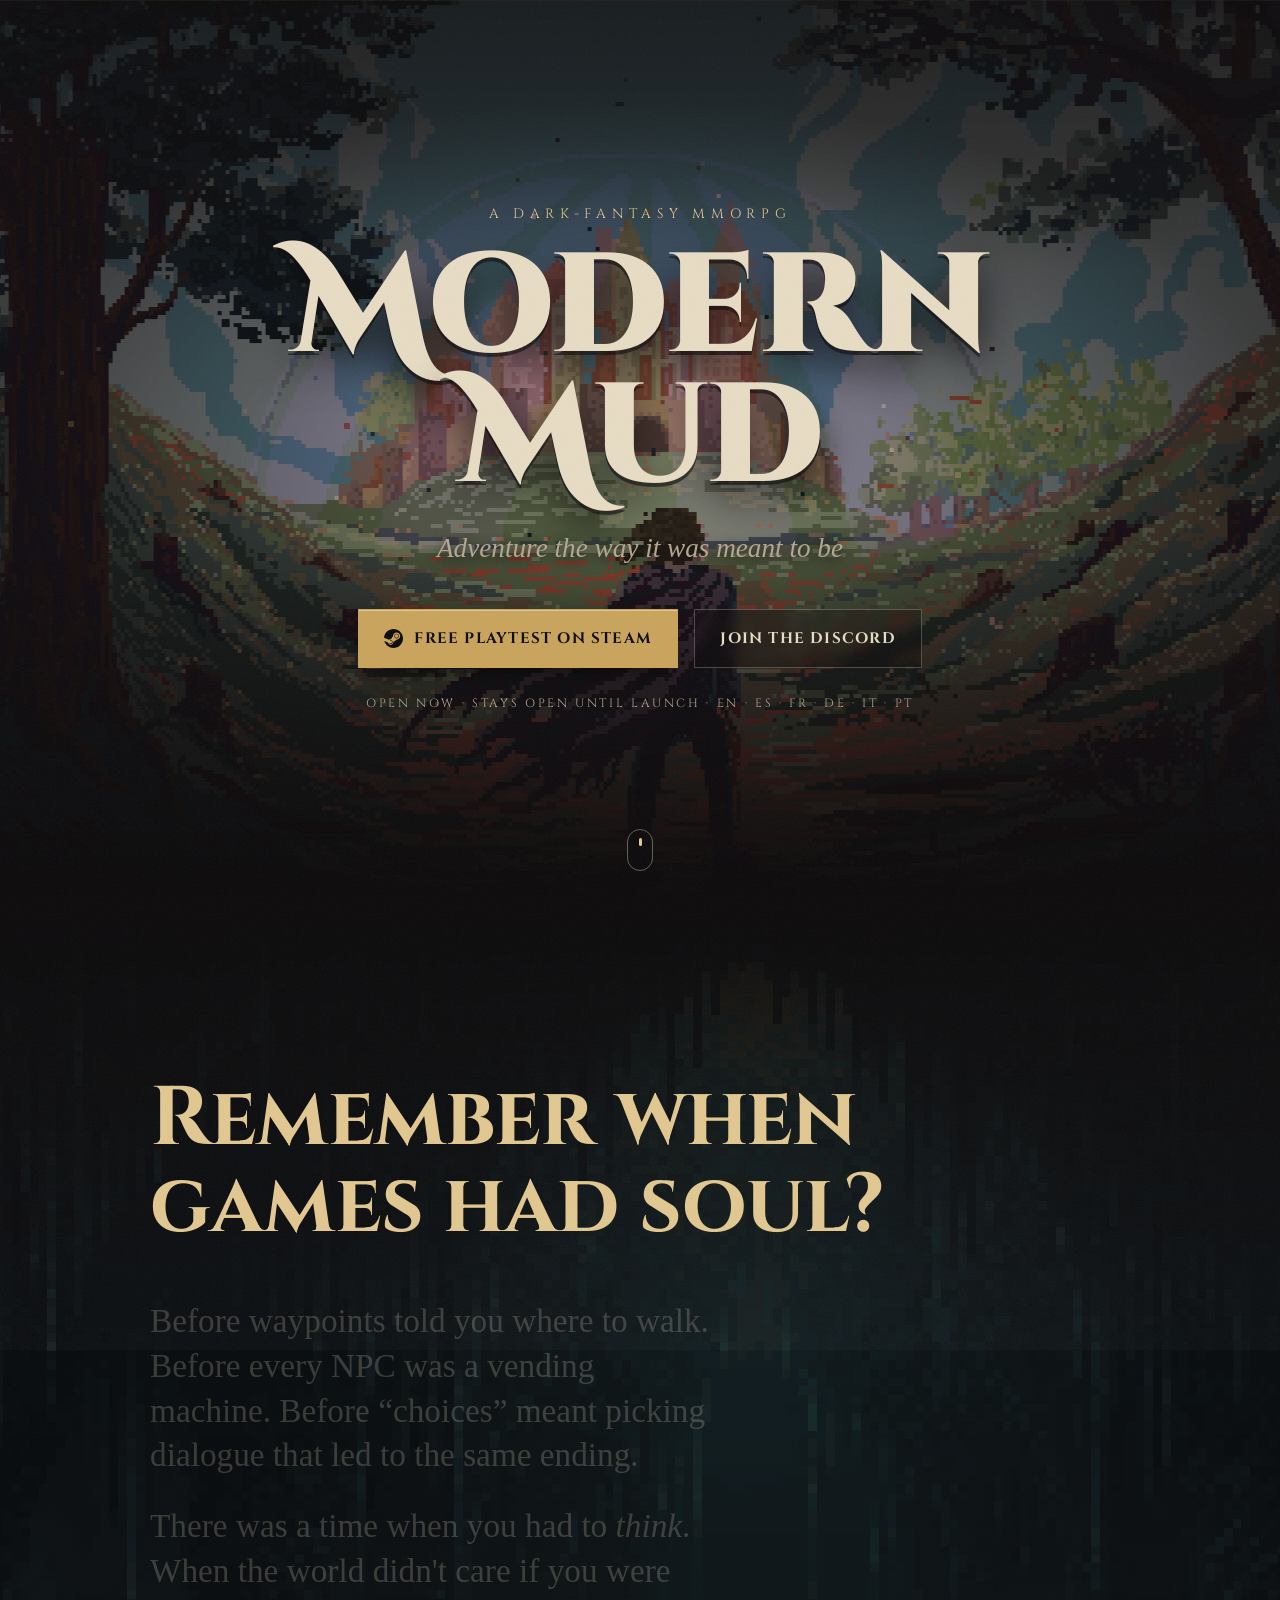
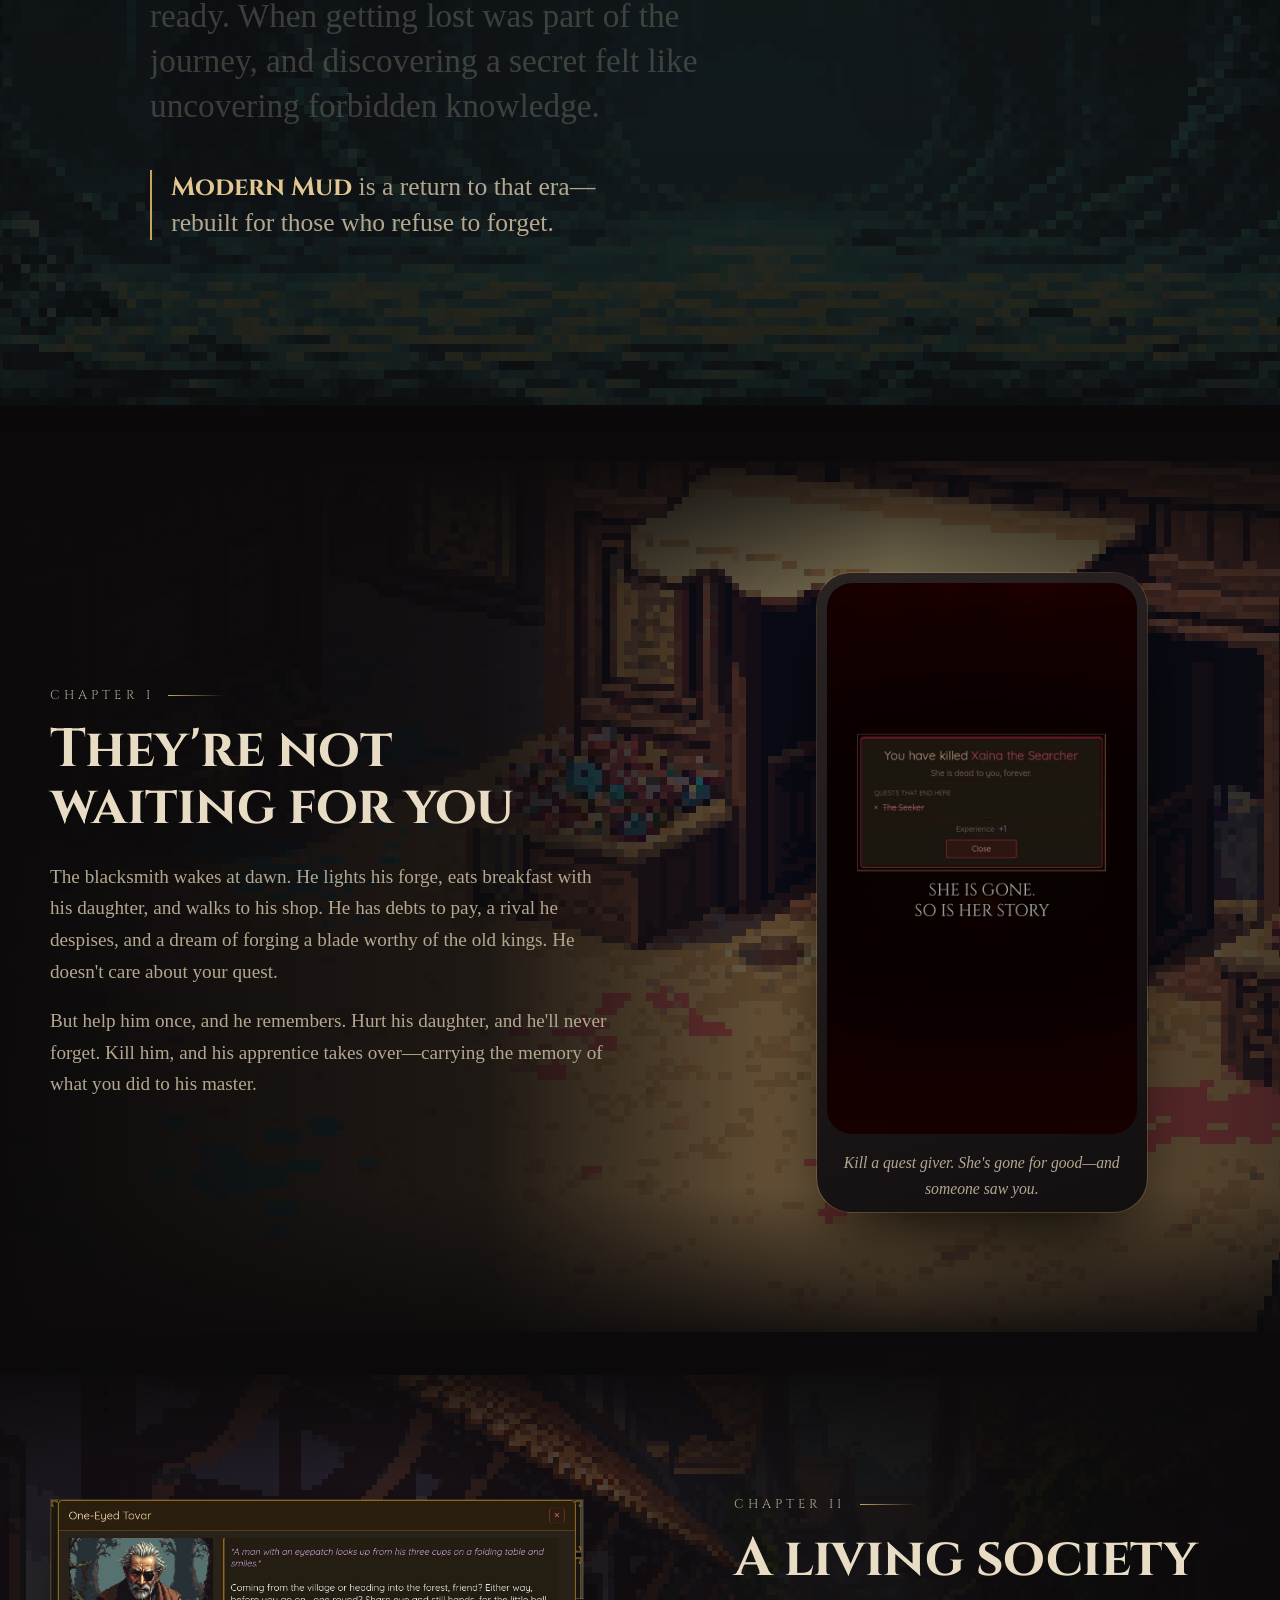
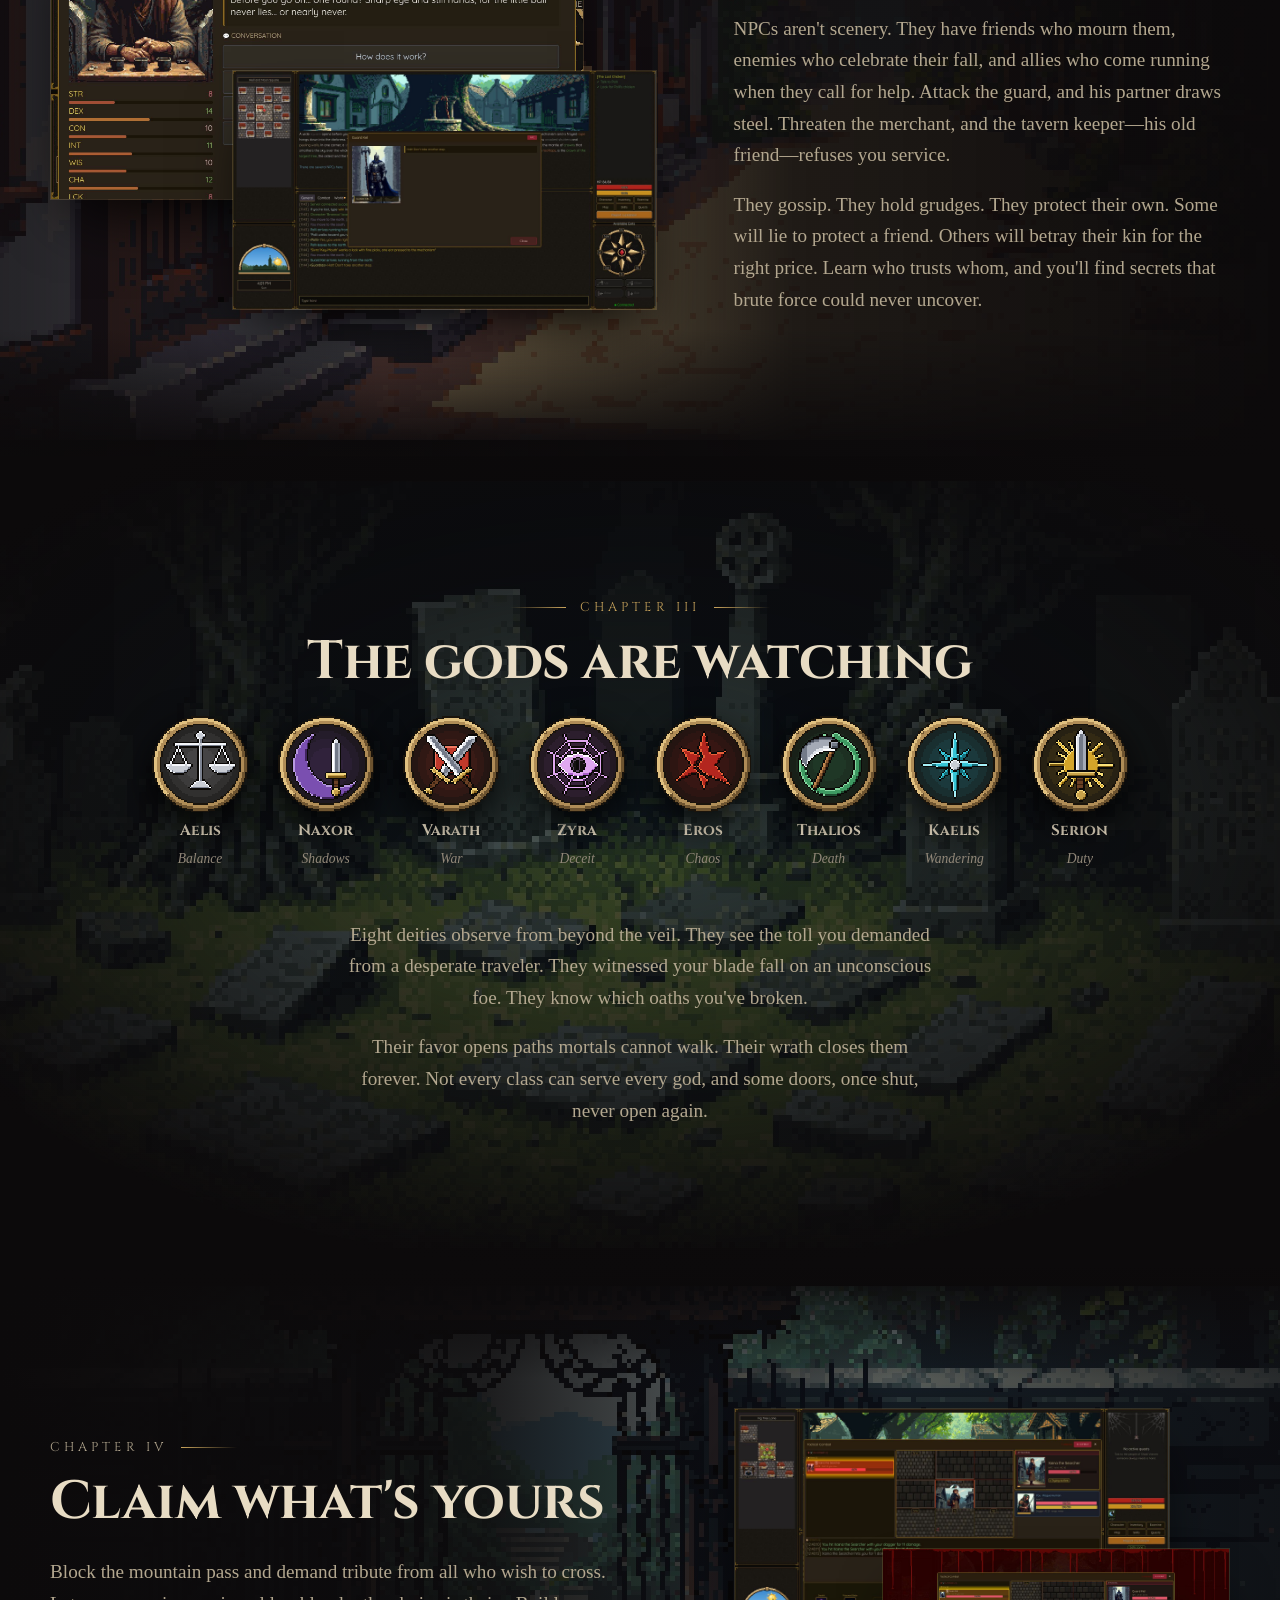
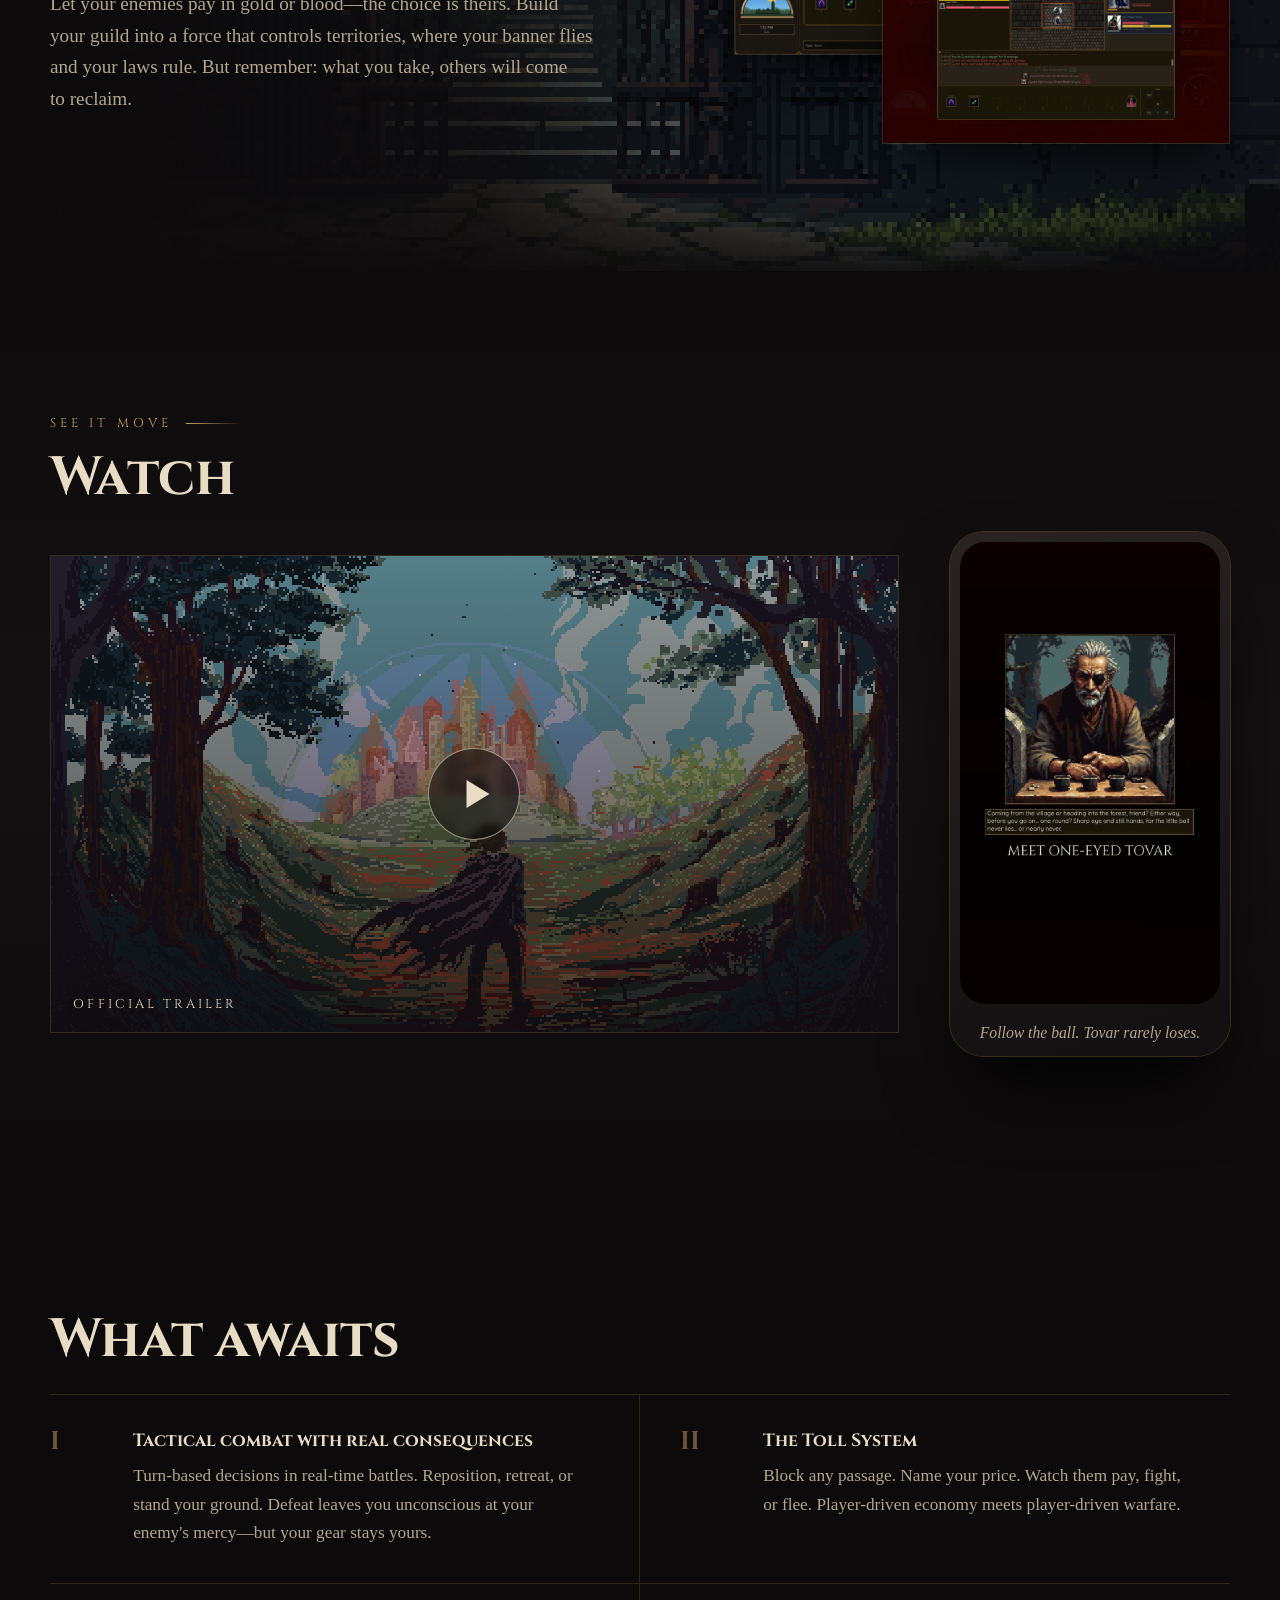
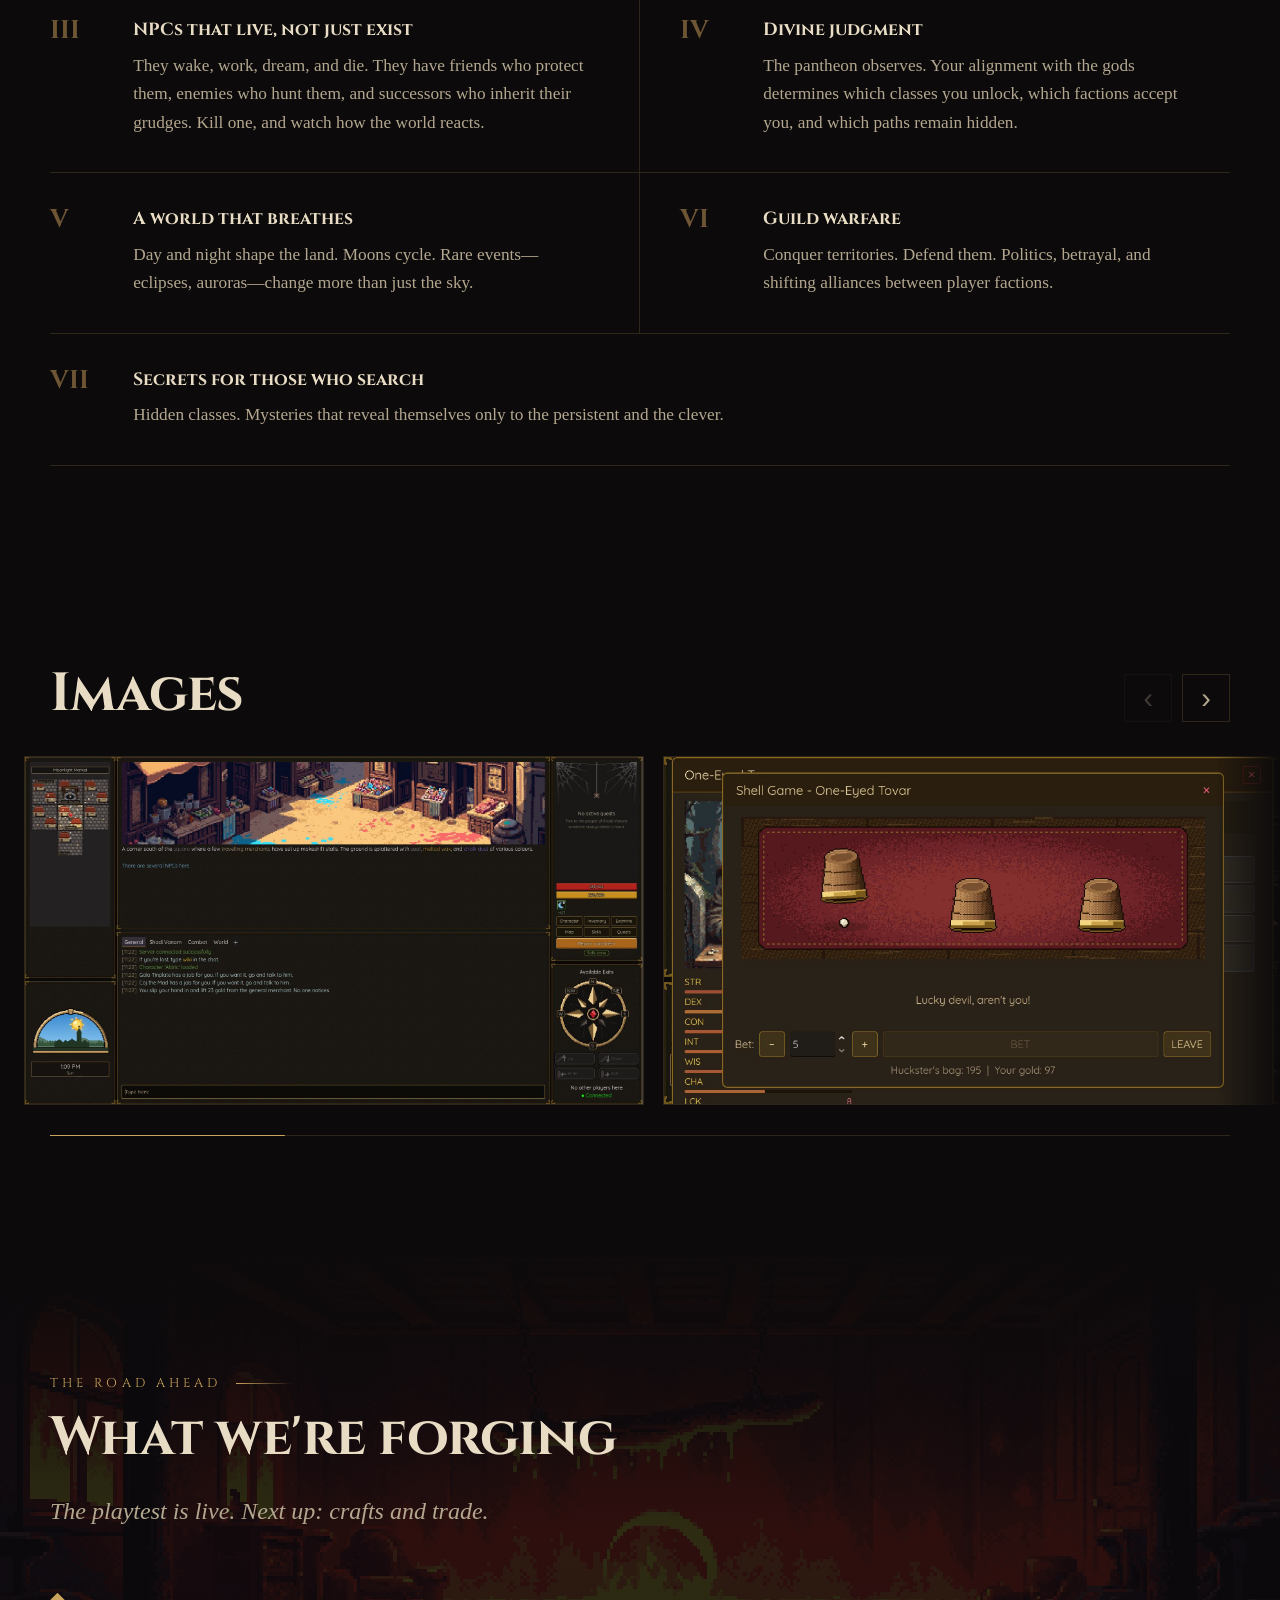
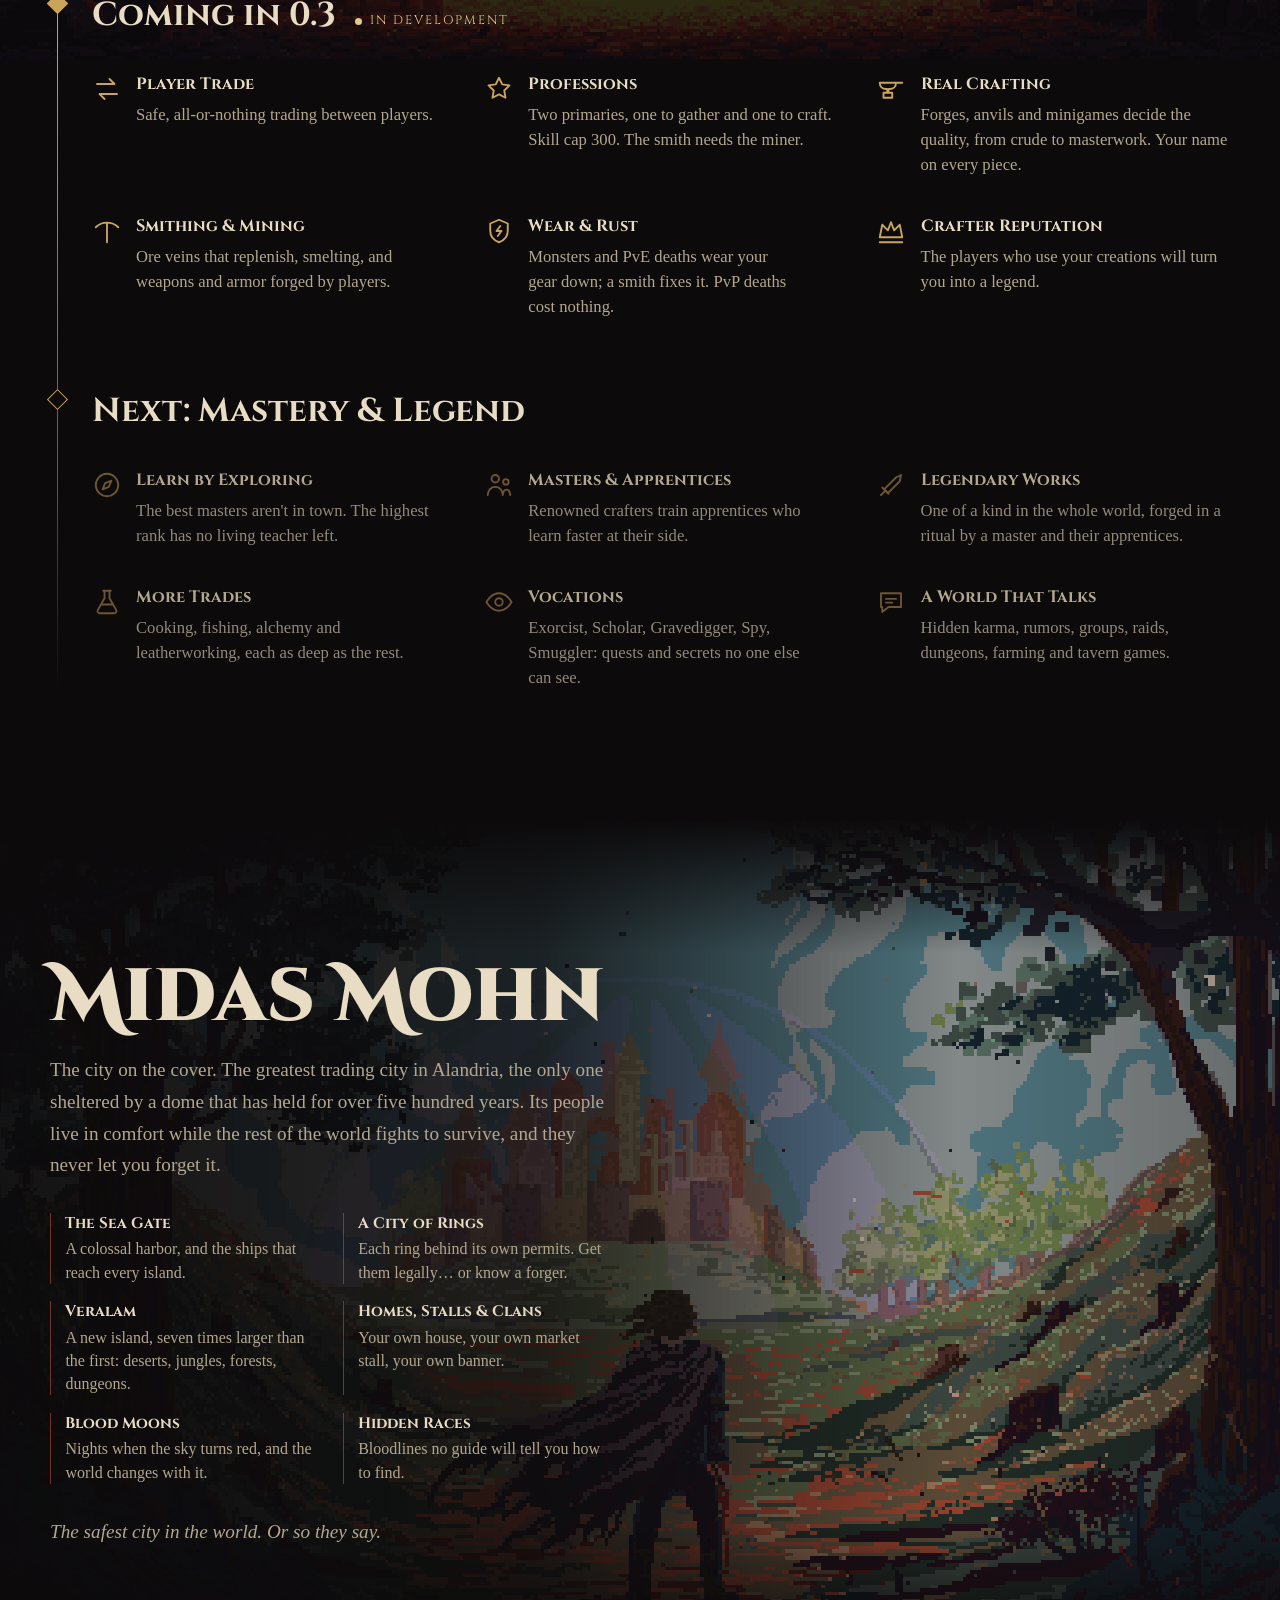
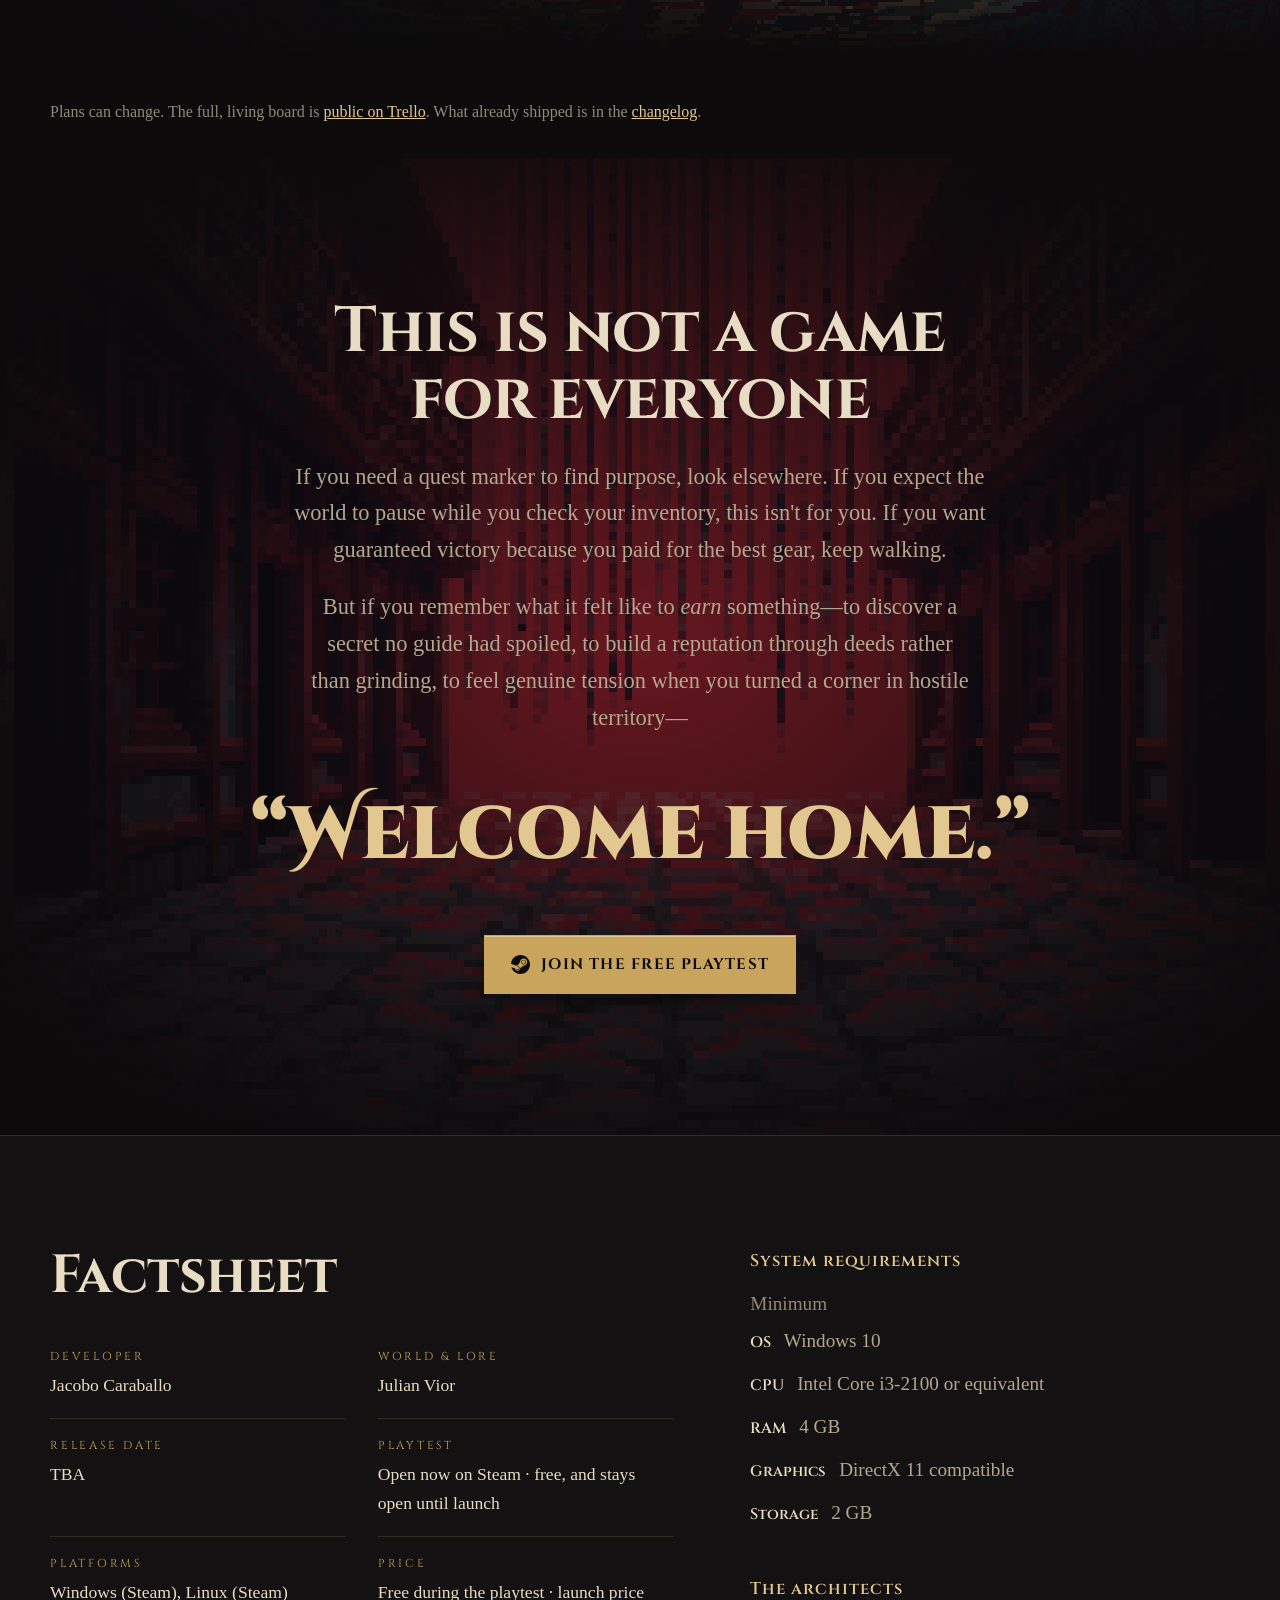
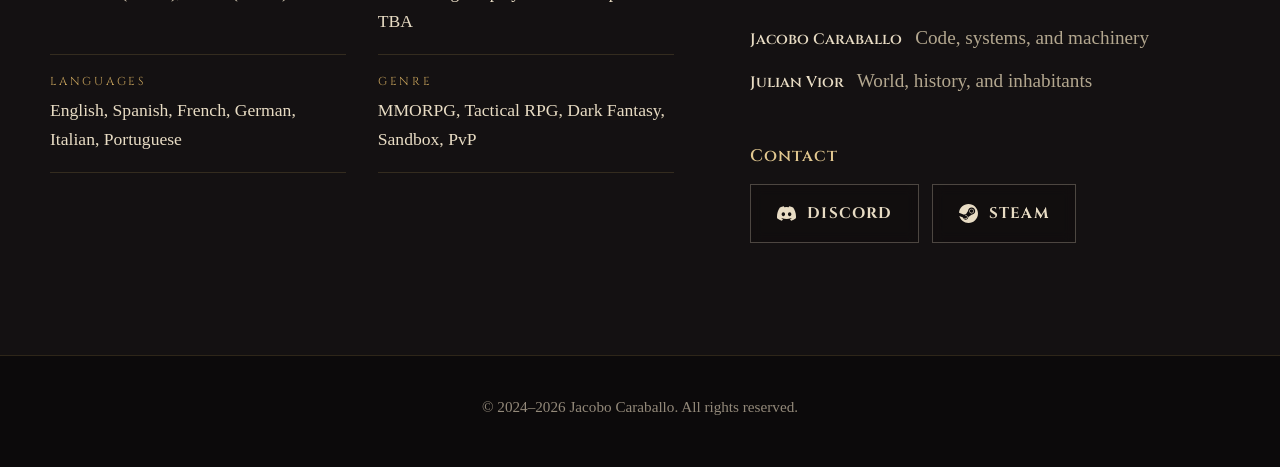
==== commit 1c284347: "Midas Mohn: nombre correcto de la ciudad Co-Authored-By: Claude Opus 5.5 (1M context) <noreply@anthr" ====
--- a/index.html
+++ b/index.html
@@ -262,12 +262,12 @@
         <div class="wrap horizon-inner">
           <div class="horizon-text">
             <p class="horizon-tag reveal">On the horizon</p>
-            <h3 class="horizon-title reveal">Midash Mohn</h3>
+            <h3 class="horizon-title reveal">Midas Mohn</h3>
             <p class="reveal">The city on the cover. The greatest trading city in Alandria, the only one sheltered by a dome that has held for over five hundred years. Its people live in comfort while the rest of the world fights to survive, and they never let you forget it.</p>
             <ul class="horizon-list reveal">
               <li><strong>The Sea Gate</strong> A colossal harbor, and the ships that reach every island.</li>
               <li><strong>A City of Rings</strong> Each ring behind its own permits. Get them legally&hellip; or know a forger.</li>
-              <li><strong>Velaram</strong> A new island, seven times larger than the first: deserts, jungles, forests, dungeons.</li>
+              <li><strong>Veralam</strong> A new island, seven times larger than the first: deserts, jungles, forests, dungeons.</li>
               <li><strong>Homes, Stalls &amp; Clans</strong> Your own house, your own market stall, your own banner.</li>
               <li><strong>Blood Moons</strong> Nights when the sky turns red, and the world changes with it.</li>
               <li><strong>Hidden Races</strong> Bloodlines no guide will tell you how to find.</li>
--- a/style.css
+++ b/style.css
@@ -804,7 +804,7 @@
 
 /* ---------- Roadmap ----------
    A path down the page: one gold line, a node per stage, the items as an
-   open grid (no boxes), then Midash Mohn as a full-bleed vista. */
+   open grid (no boxes), then Midas Mohn as a full-bleed vista. */
 .roadmap {
   position: relative;
   padding: clamp(5rem, 11vw, 9rem) 0 2rem;
@@ -902,7 +902,7 @@
   .stage-mark { left: -2rem; }
 }
 
-/* Midash Mohn: the city on the cover, as a vista. */
+/* Midas Mohn: the city on the cover, as a vista. */
 .horizon { position: relative; margin-top: clamp(5rem, 10vw, 8rem); padding: clamp(4rem, 9vw, 7rem) 0; isolation: isolate; }
 .horizon-art { position: absolute; inset: 0; z-index: -1; overflow: hidden; }
 .horizon-art img { width: 100%; height: 100%; object-fit: cover; object-position: 50% 30%; image-rendering: pixelated; }
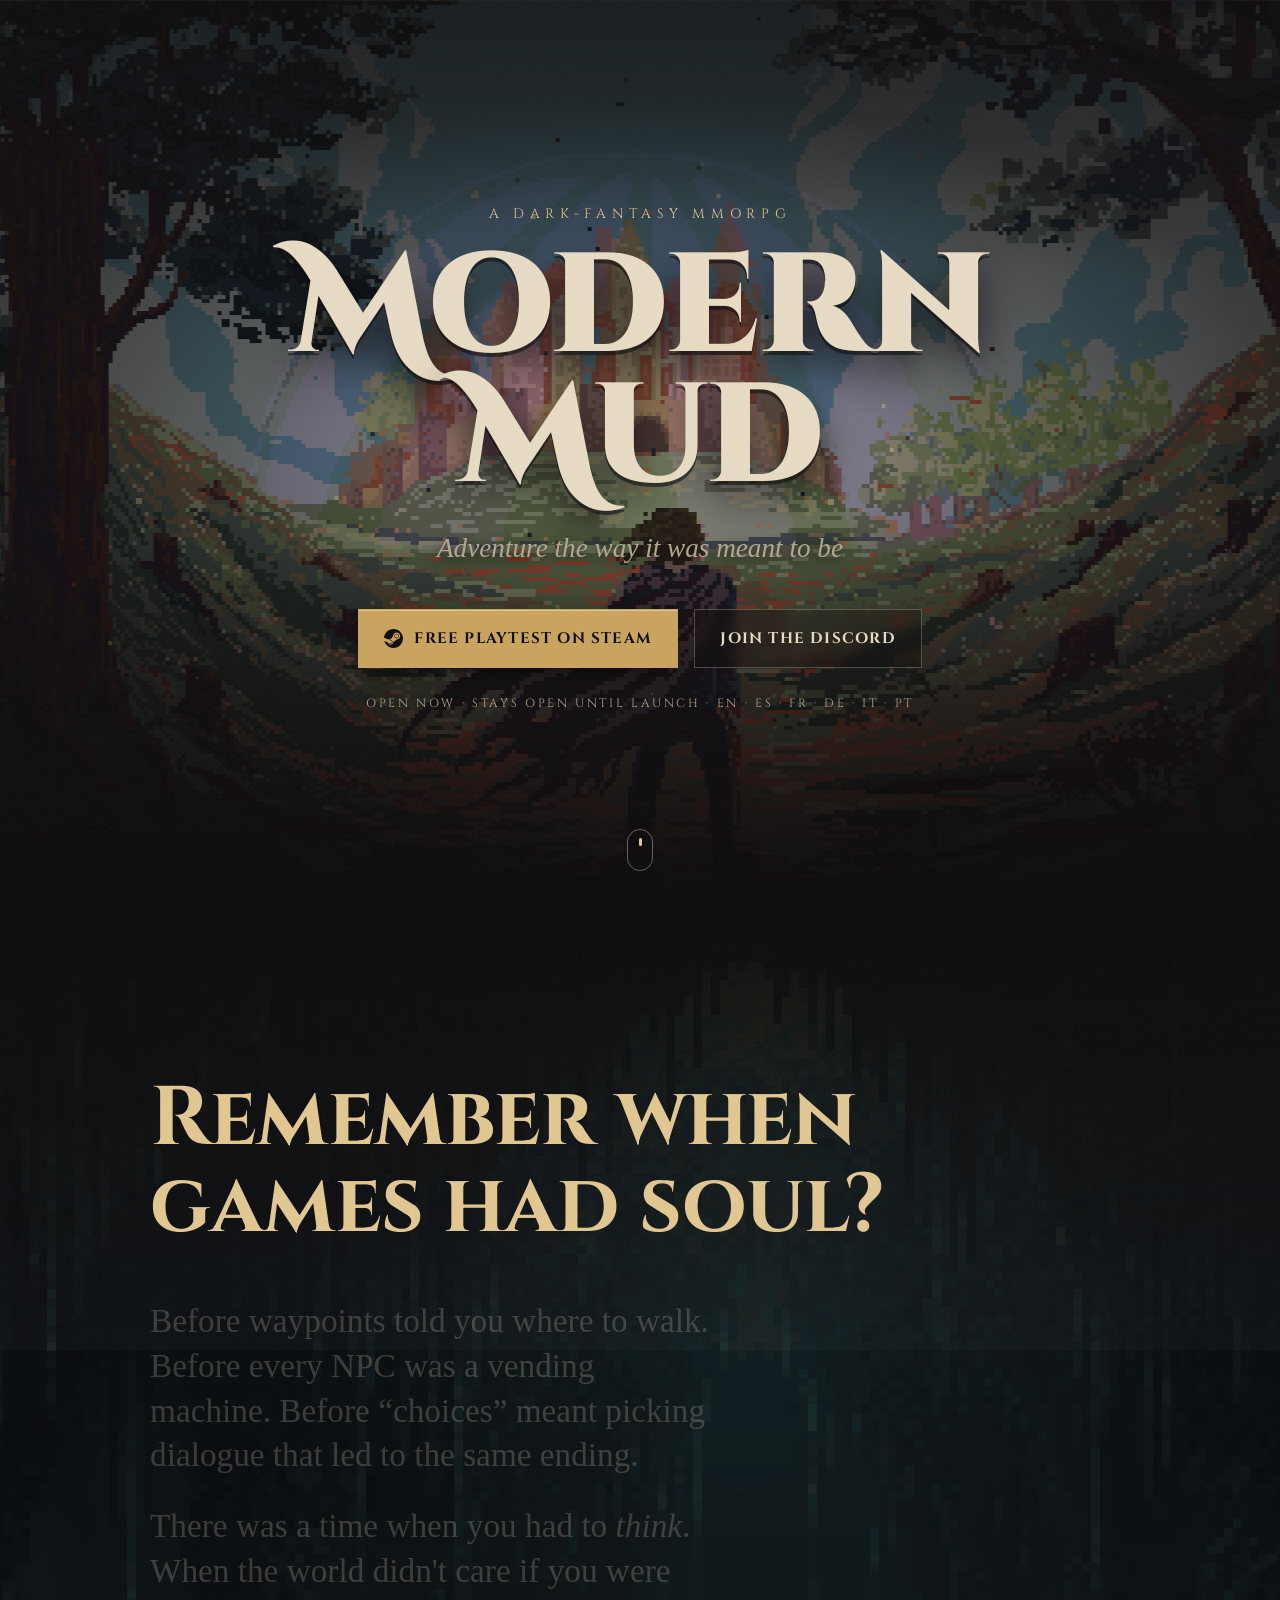
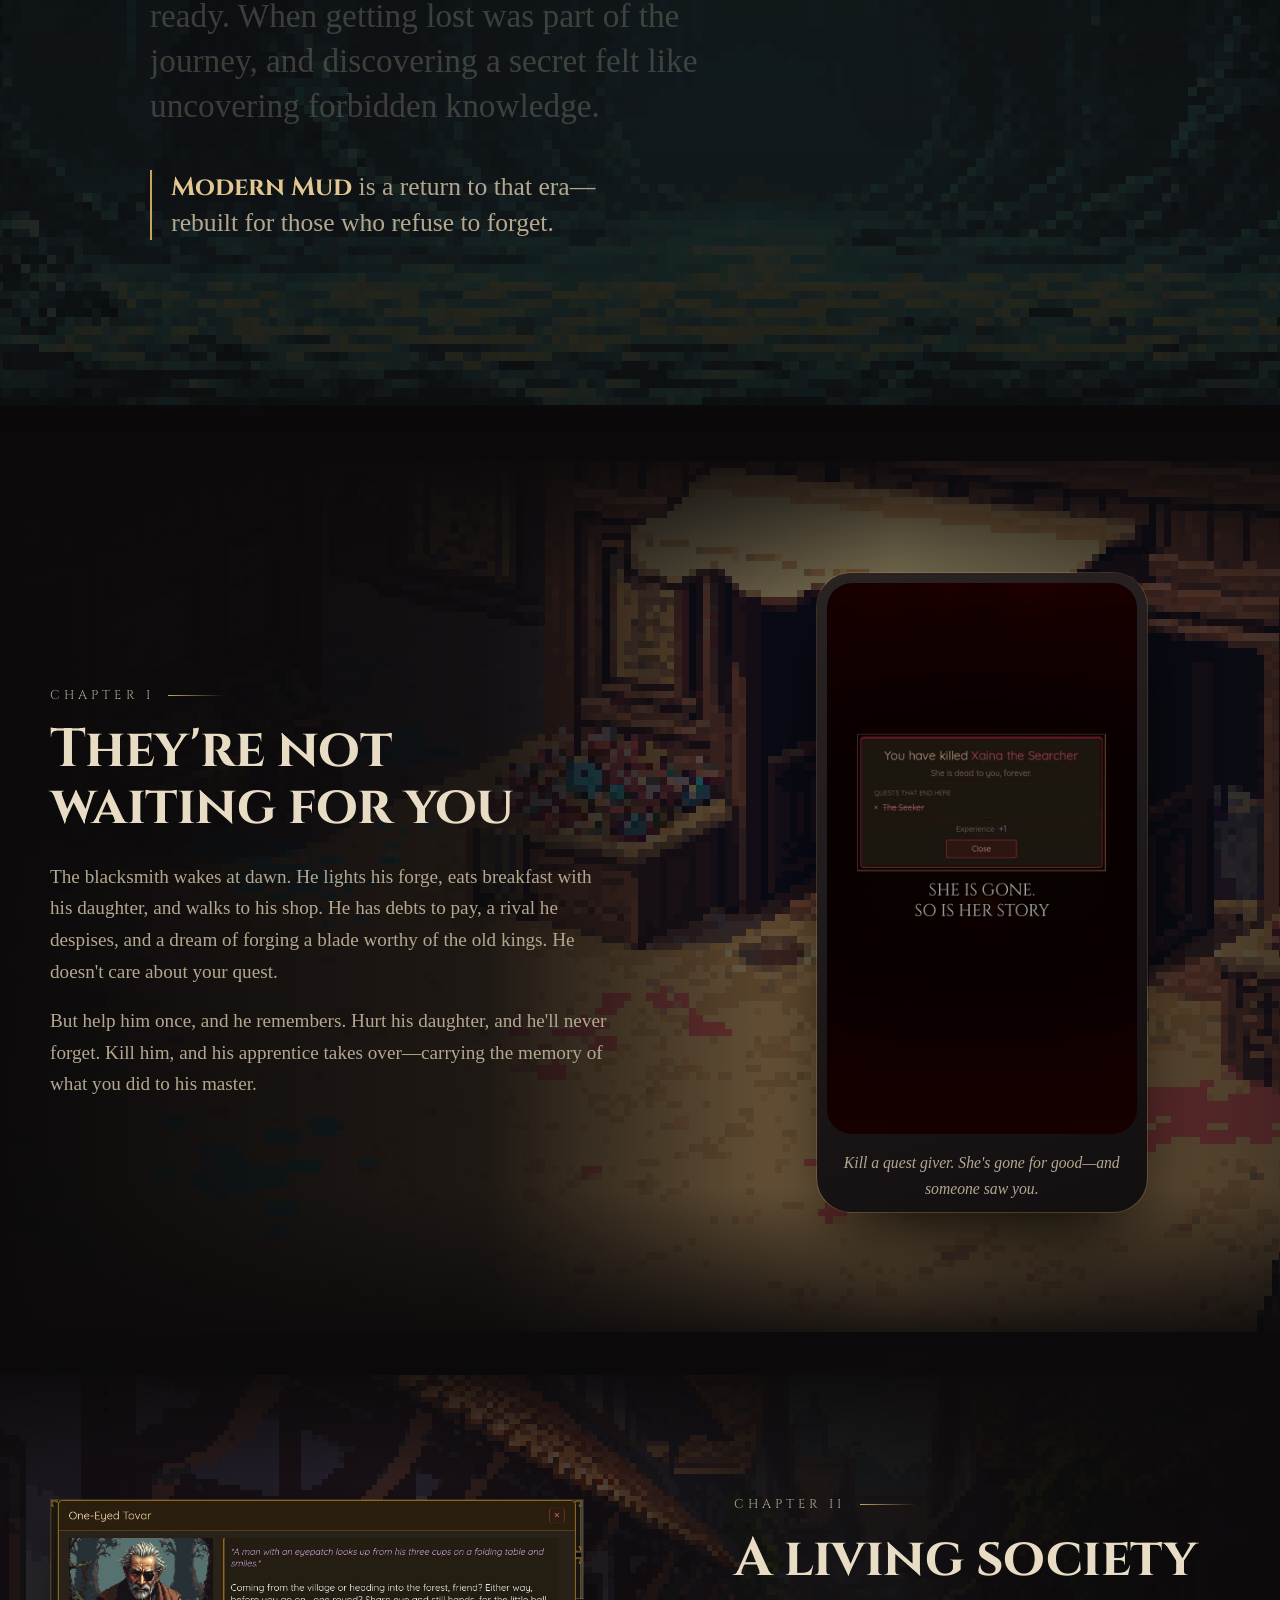
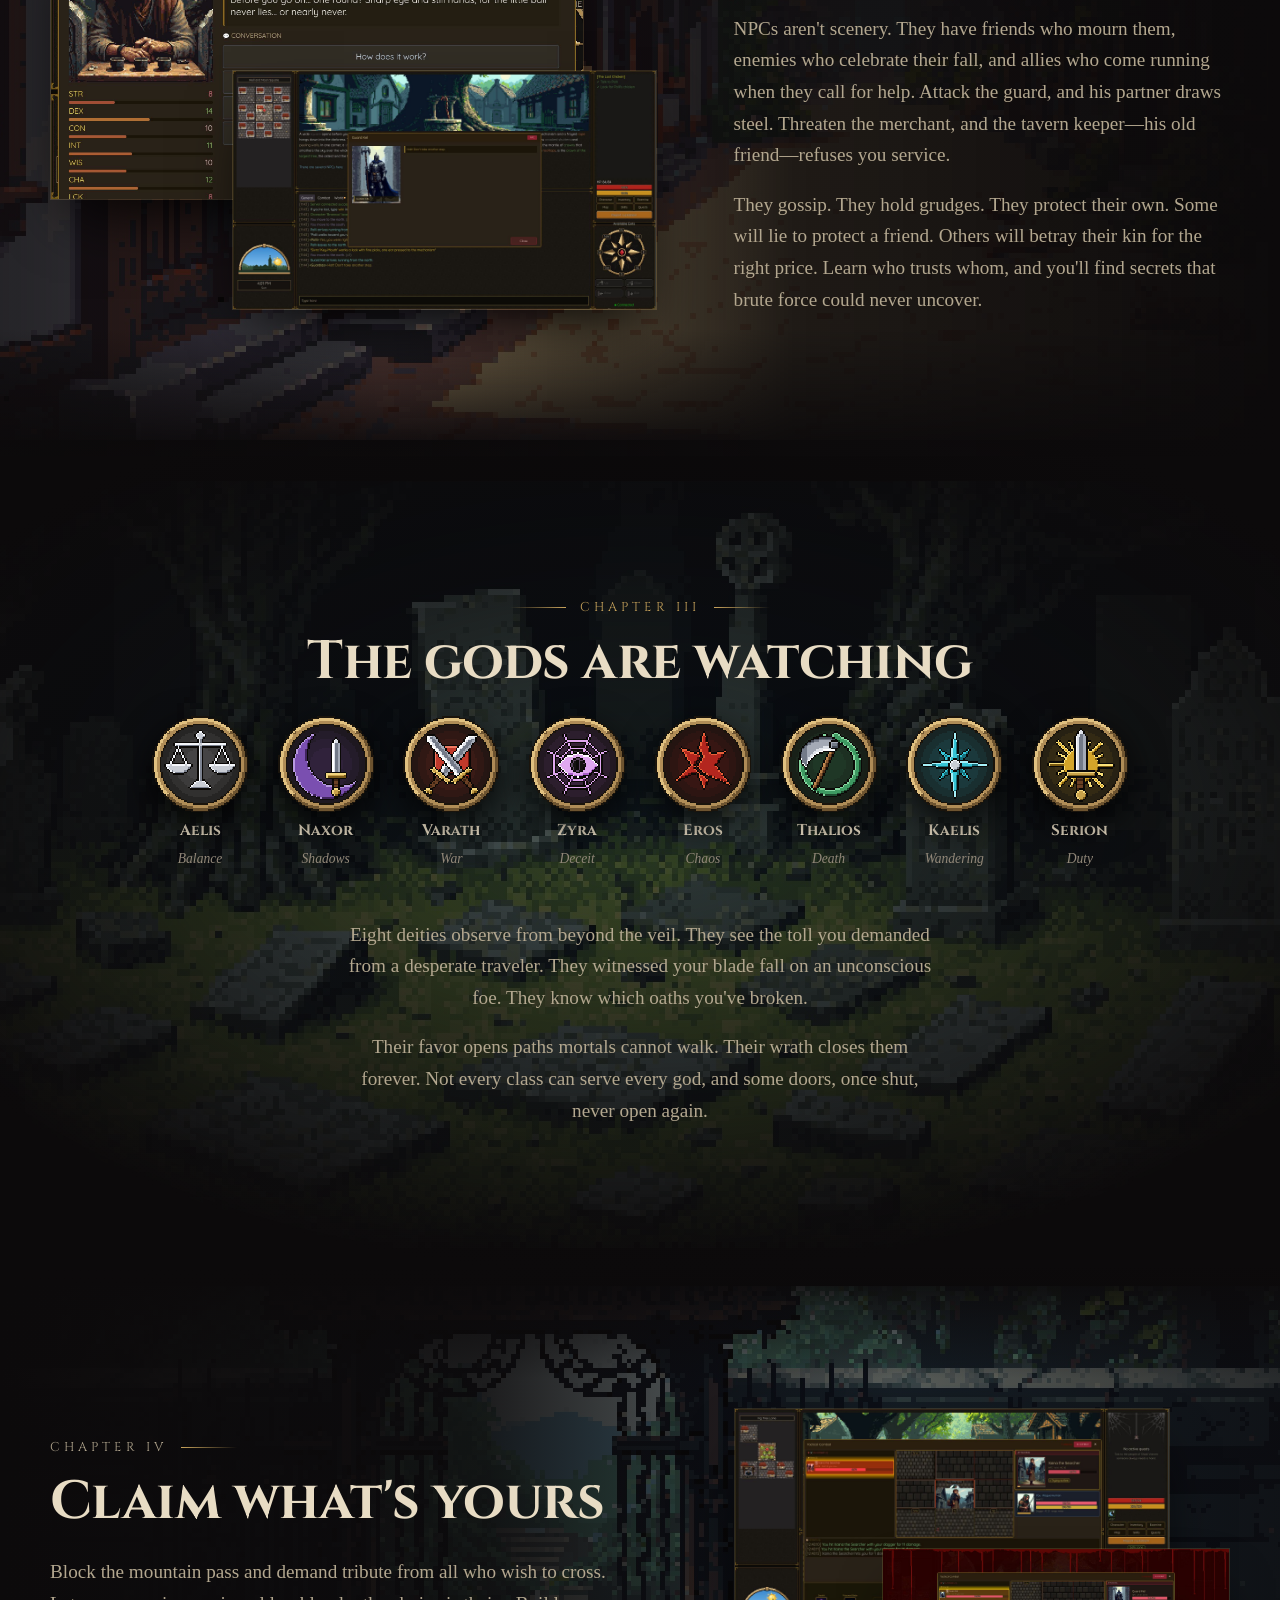
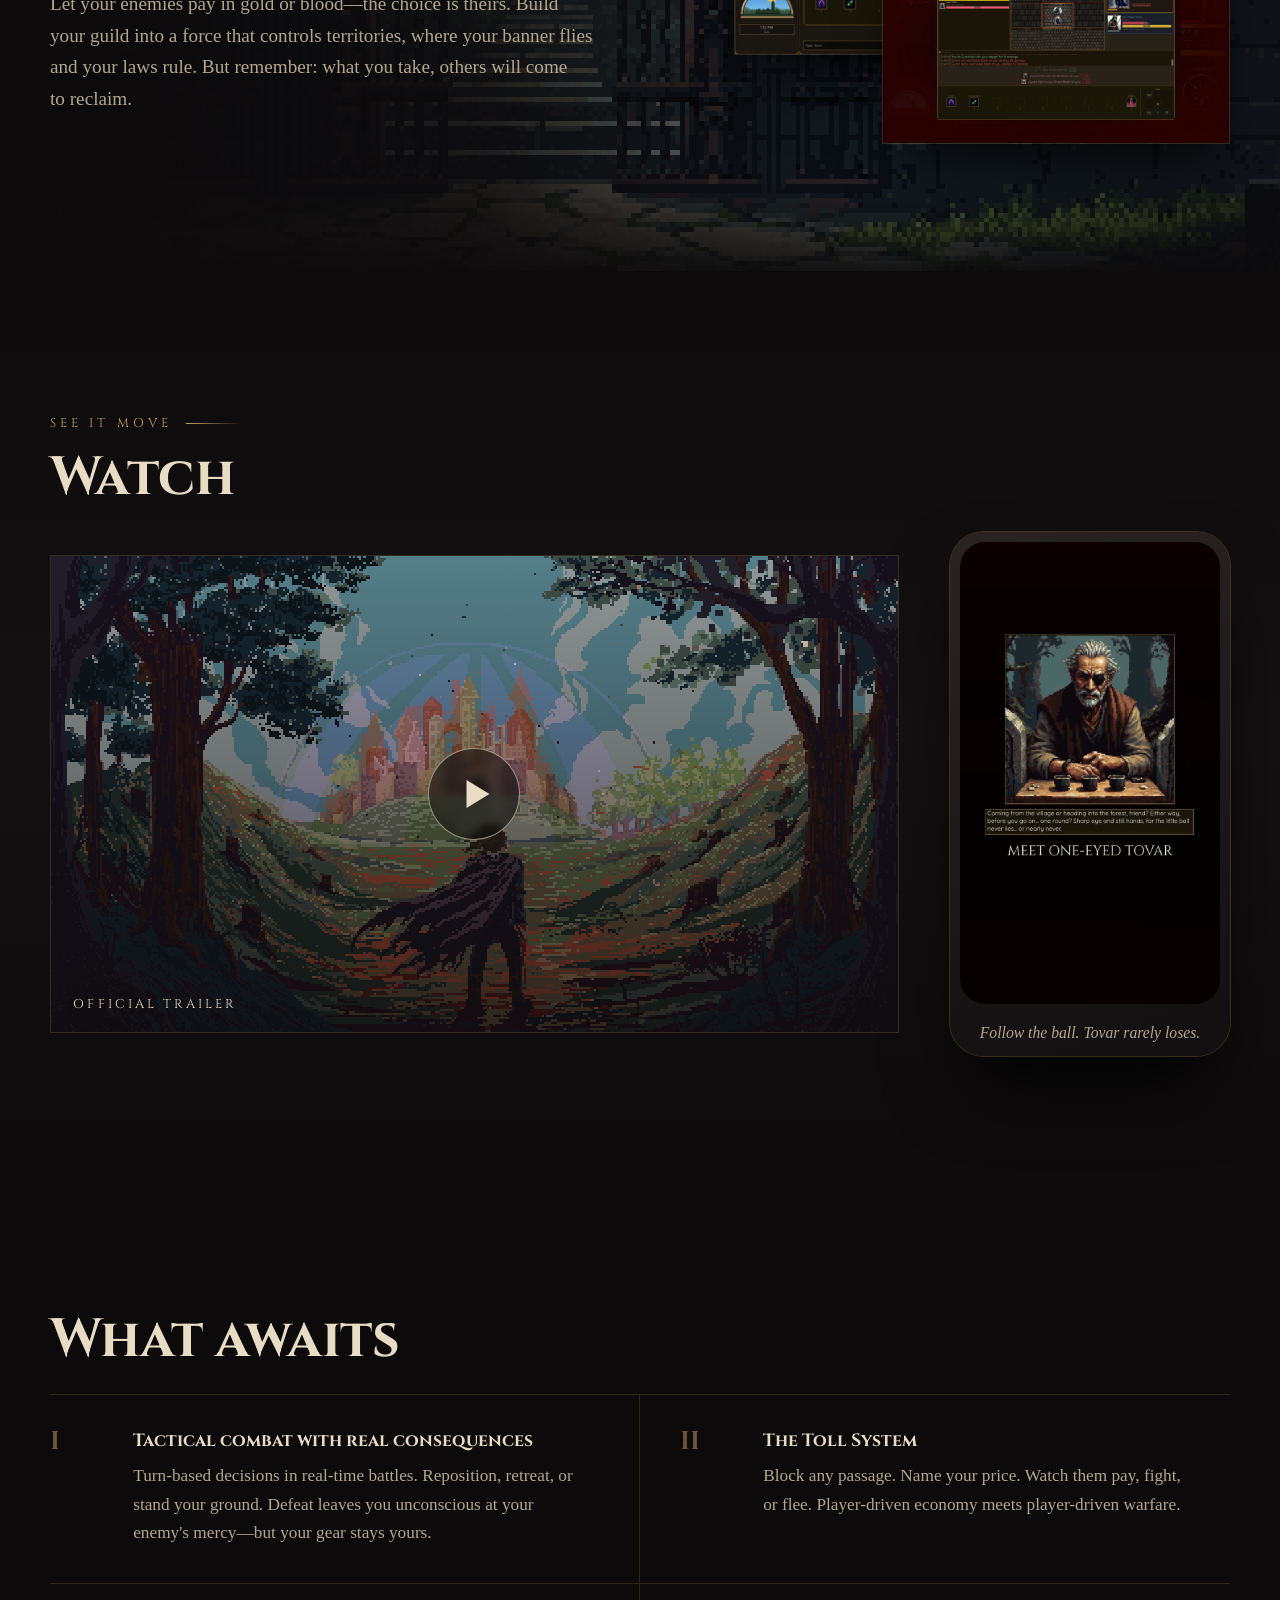
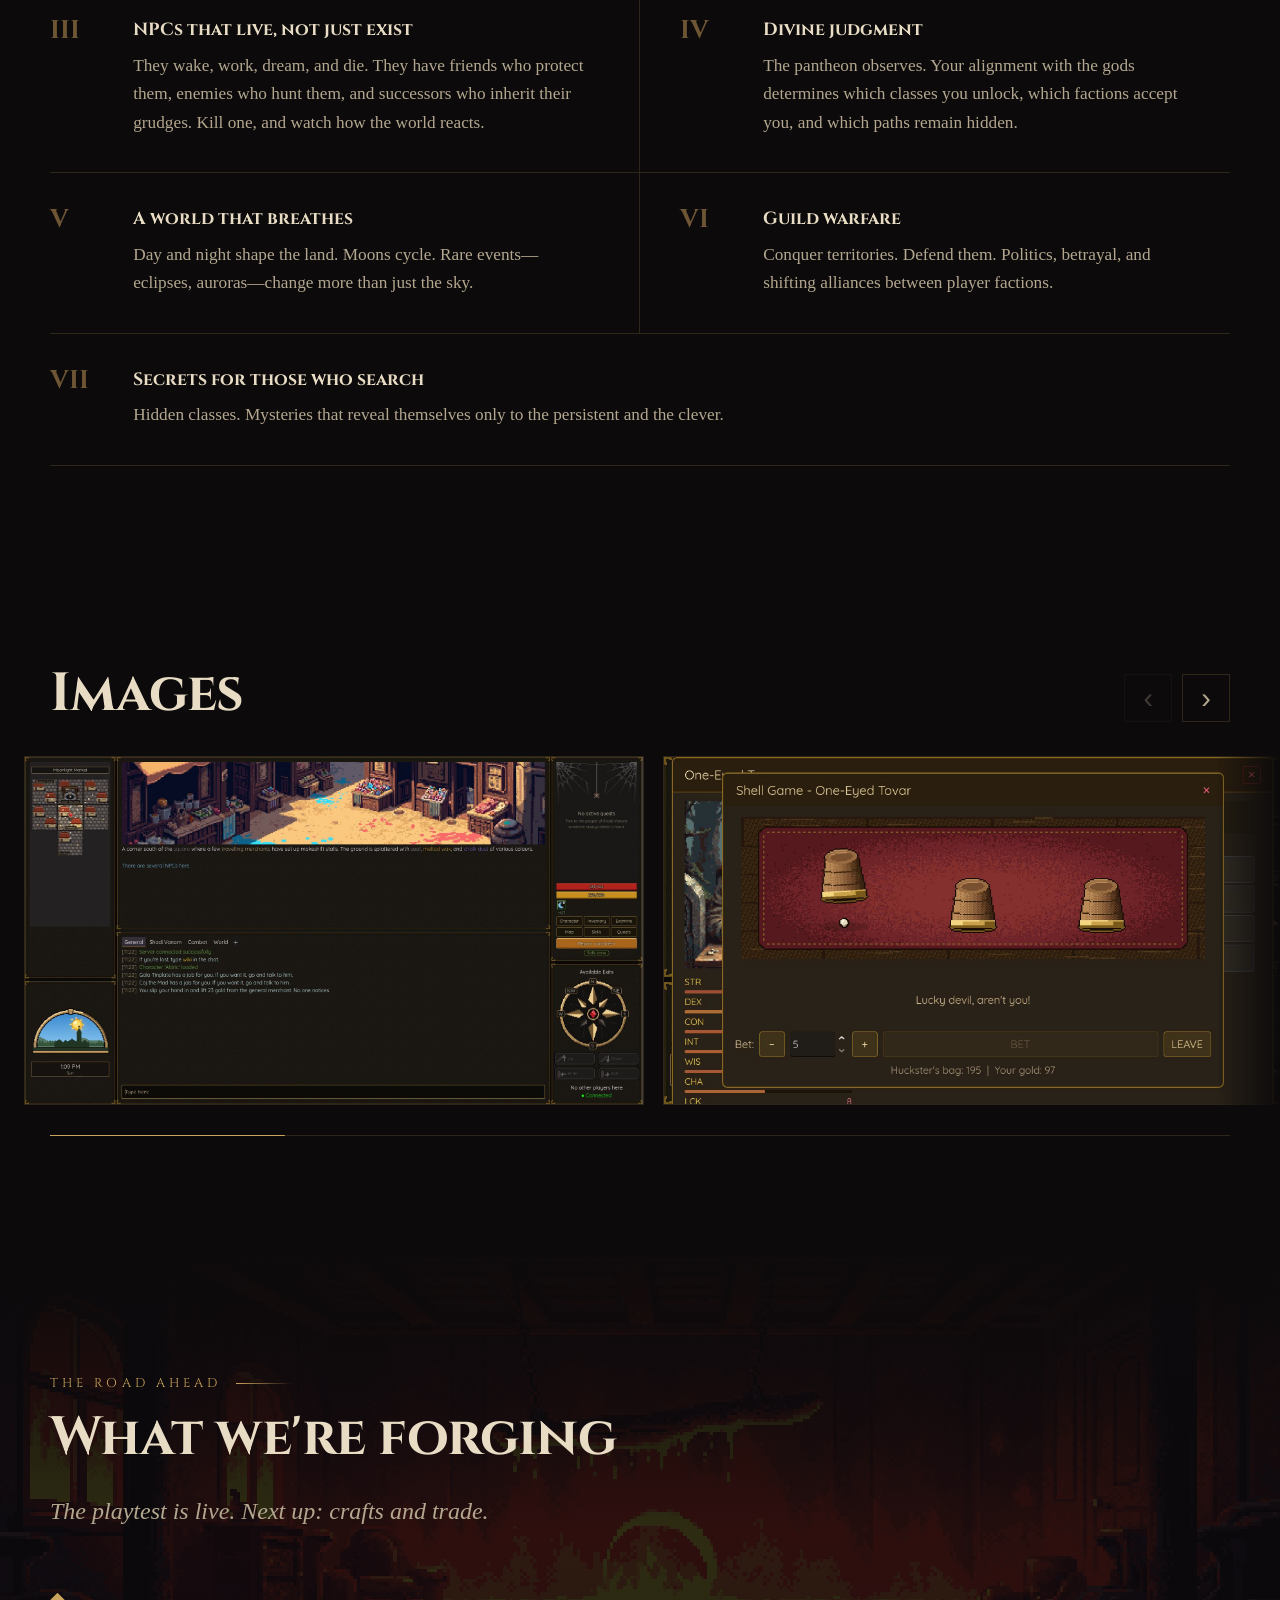
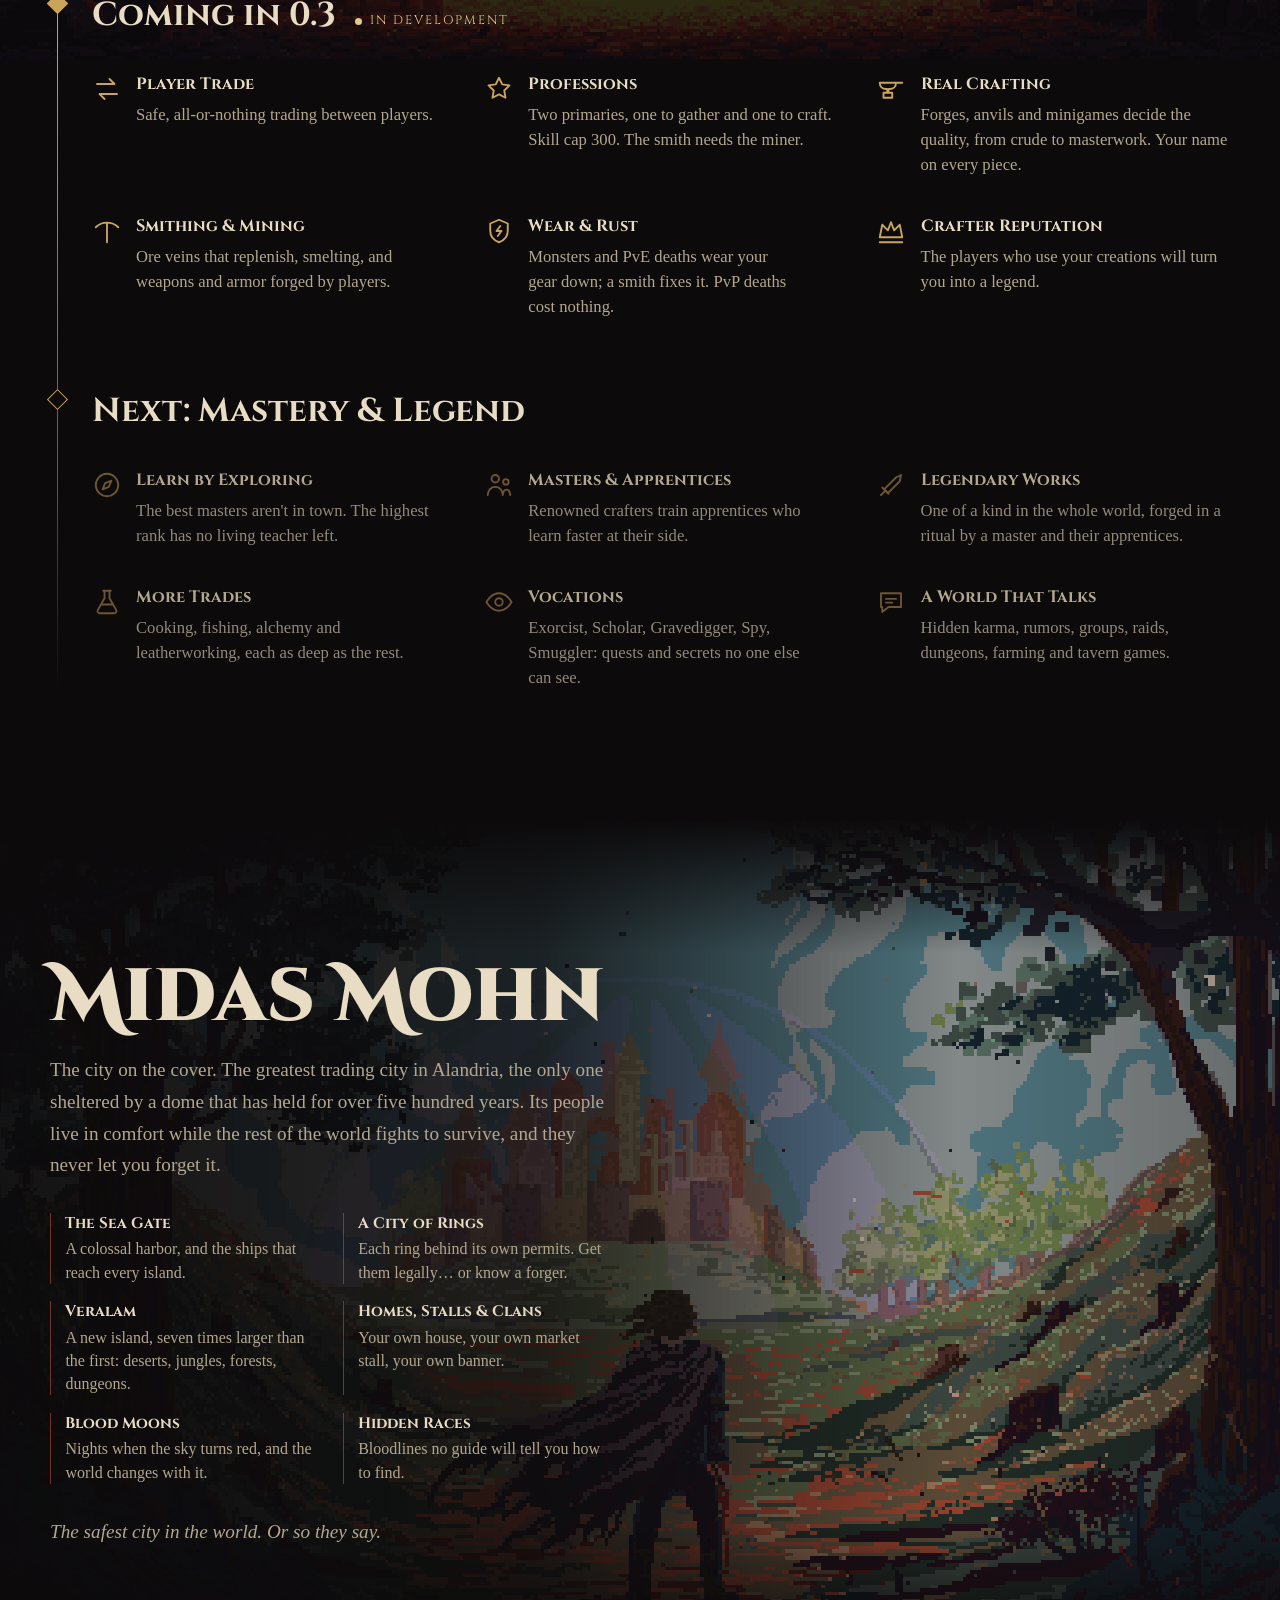
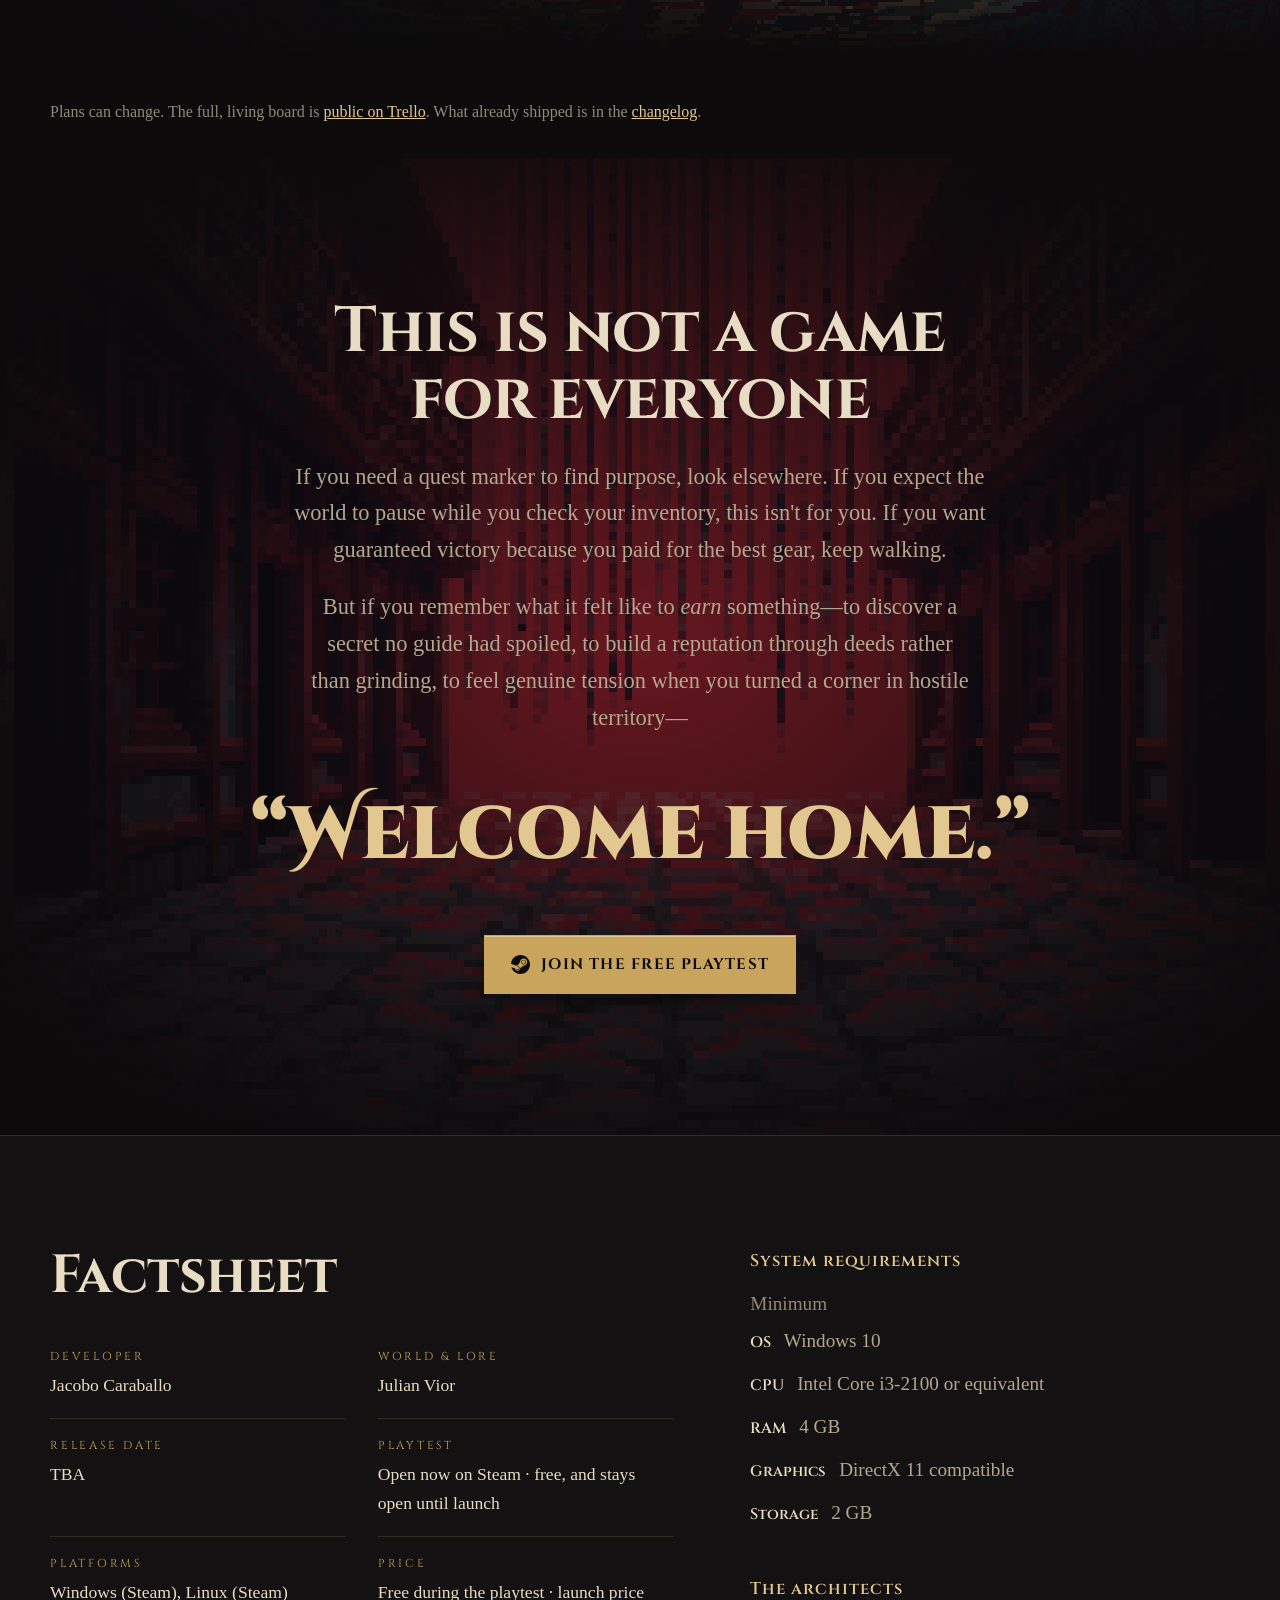
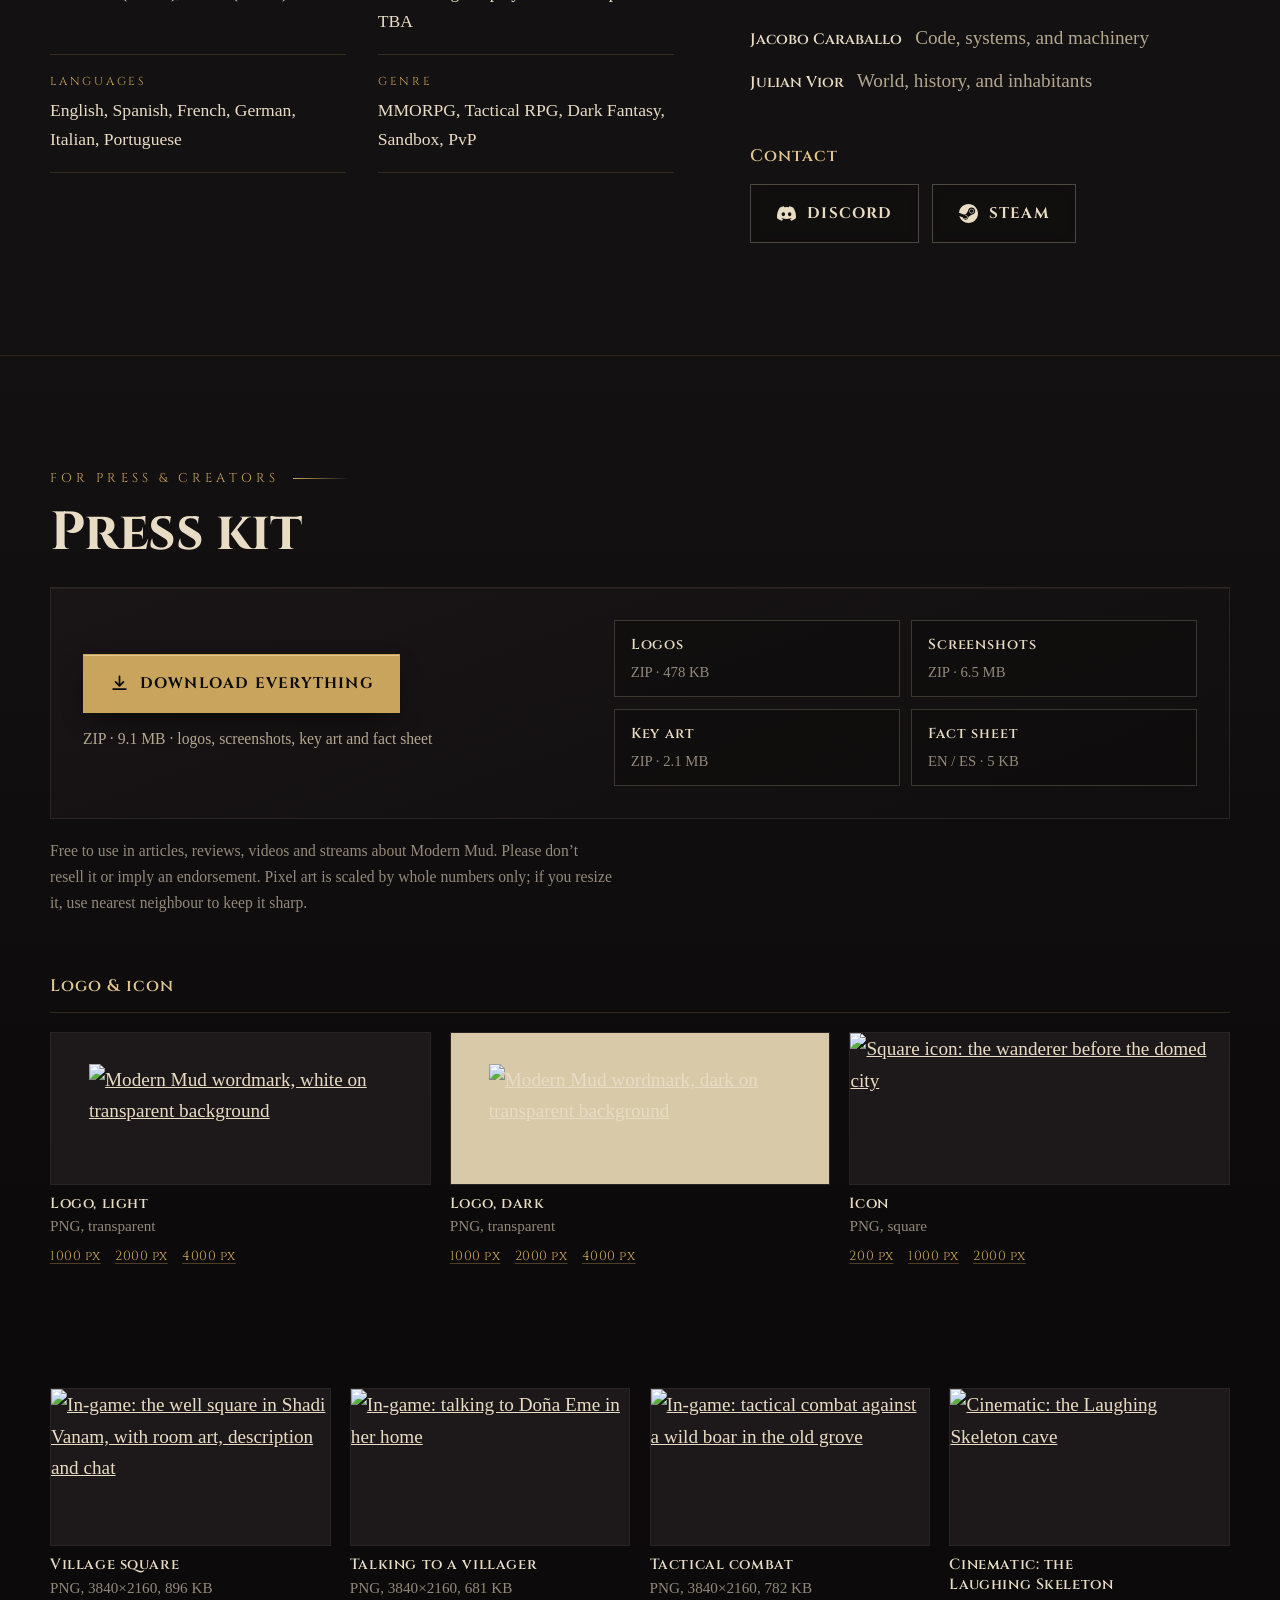
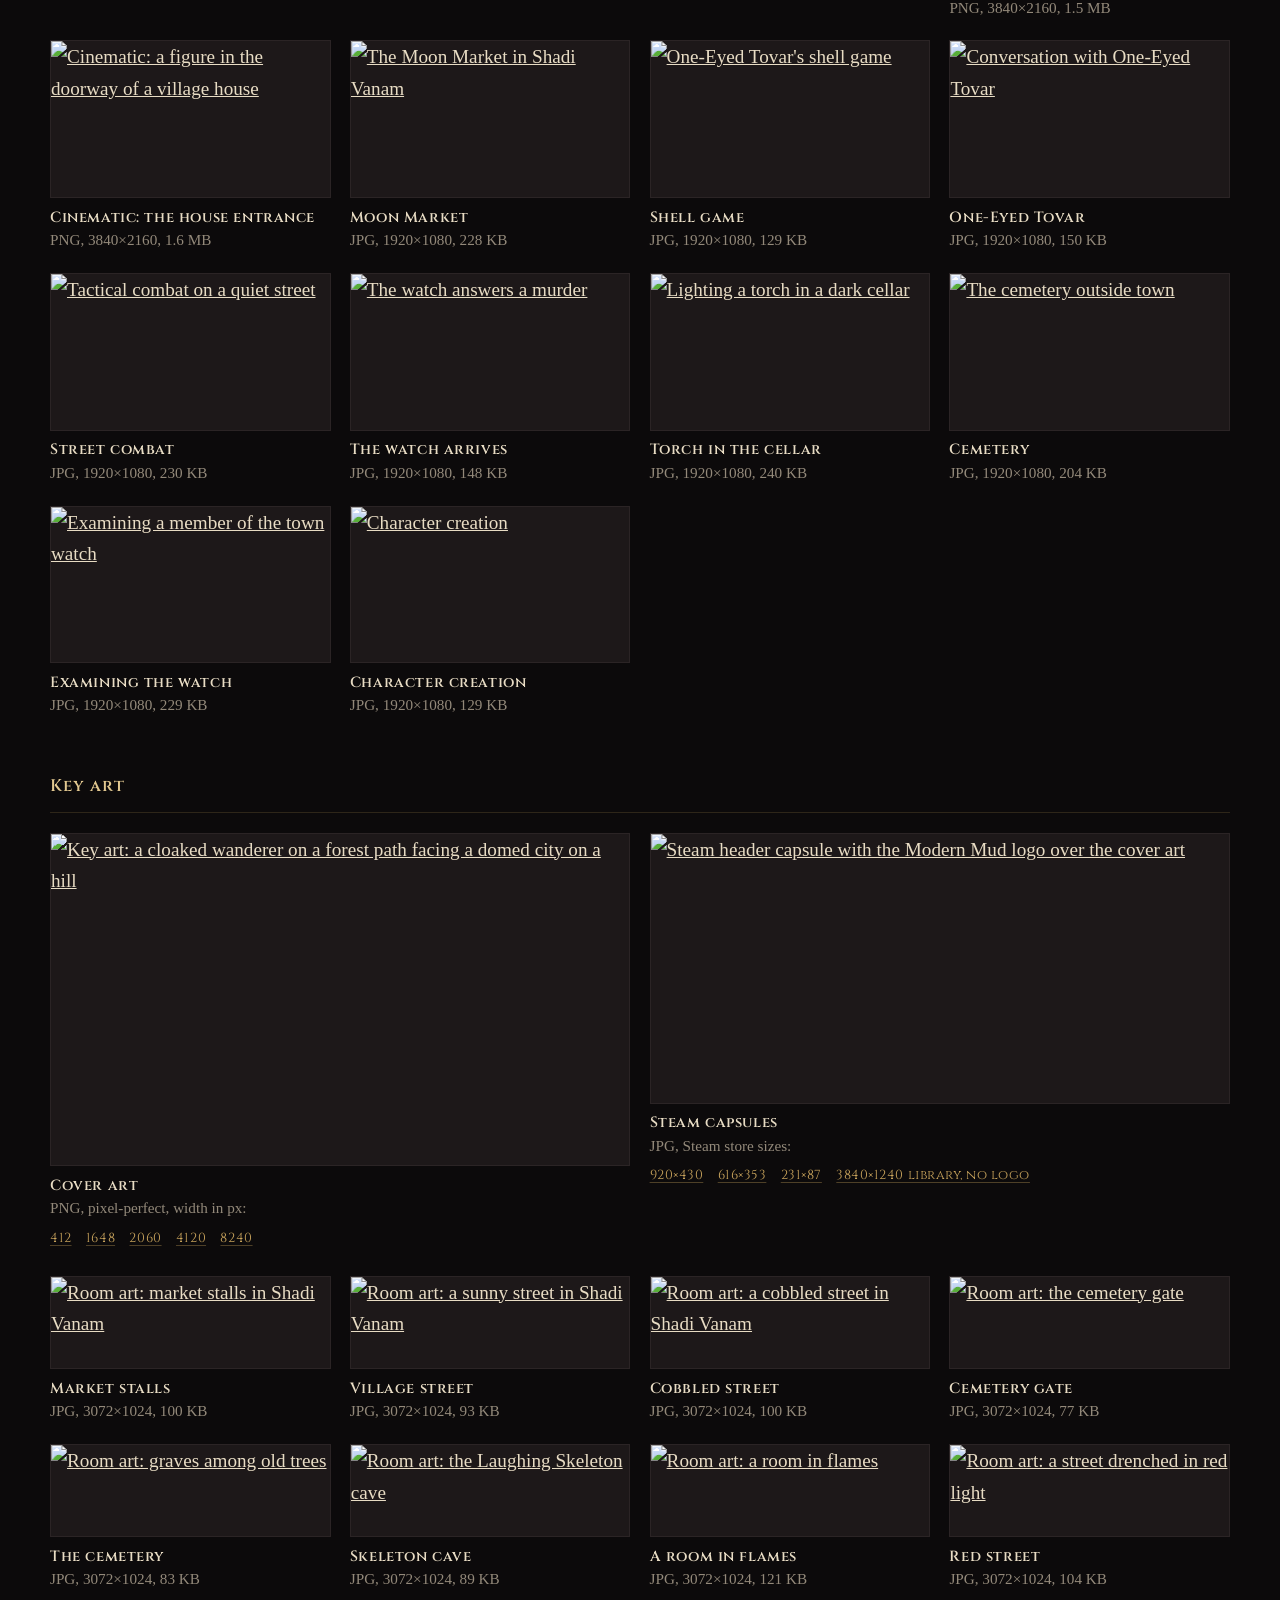
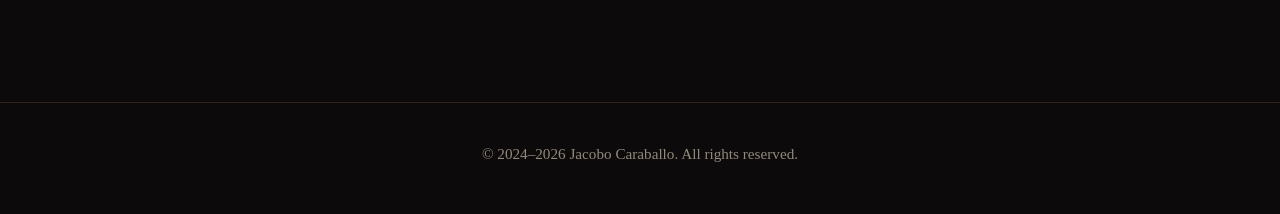
==== commit 9c5050ea: "Sección de descargas para prensa en el press kit Botón del pack completo, ZIP por categoría, licenci" ====
--- a/index.html
+++ b/index.html
@@ -7,7 +7,7 @@
   <meta name="description" content="Modern Mud is a dark-fantasy MMORPG where NPCs remember what you did, eight gods judge you and any player can block a pass and charge a toll. Free playtest open now on Steam.">
   <meta property="og:title" content="Modern Mud — a dark-fantasy MMORPG">
   <meta property="og:description" content="NPCs that remember. Gods that judge. Free playtest open now on Steam.">
-  <meta property="og:image" content="assets/cover.png">
+  <meta property="og:image" content="https://modern-mud.github.io/presskit/assets/cover.png">
   <meta name="theme-color" content="#0c0a0b">
   <link rel="icon" href="assets/gods/sigil_aelis.png">
   <link rel="preconnect" href="https://fonts.googleapis.com">
@@ -30,6 +30,7 @@
       <li><a href="#roadmap">Roadmap</a></li>
       <li><a href="changelog.html">Changelog</a></li>
       <li><a href="#factsheet">Factsheet</a></li>
+      <li><a href="#downloads">Press kit</a></li>
     </ul>
     <a class="btn btn-gold btn-sm" href="https://store.steampowered.com/app/3513750/Modern_Mud/" target="_blank" rel="noopener">Play free</a>
   </nav>
@@ -348,6 +349,154 @@
         </div>
       </div>
     </section>
+
+    <!-- ============ PRESS DOWNLOADS ============ -->
+    <section class="press" id="downloads" aria-labelledby="downloads-title">
+      <div class="wrap">
+        <p class="chapter-num reveal">For press &amp; creators</p>
+        <h2 id="downloads-title" class="reveal">Press kit</h2>
+        <div class="press-head reveal">
+          <div class="press-main">
+            <a class="btn btn-gold" href="press/modernmud_presskit.zip" download>
+              <svg class="ico ico-stroke" viewBox="0 0 24 24" aria-hidden="true"><path d="M12 3v12M7 10l5 5 5-5M4 19h16"/></svg>
+              Download everything
+            </a>
+            <p class="press-meta">ZIP &middot; 9.1 MB &middot; logos, screenshots, key art and fact sheet</p>
+          </div>
+          <ul class="press-zips" aria-label="Download by category">
+            <li><a href="press/modernmud_logos.zip" download>Logos<span>ZIP &middot; 478 KB</span></a></li>
+            <li><a href="press/modernmud_screenshots.zip" download>Screenshots<span>ZIP &middot; 6.5 MB</span></a></li>
+            <li><a href="press/modernmud_key_art.zip" download>Key art<span>ZIP &middot; 2.1 MB</span></a></li>
+            <li><a href="press/modernmud_presskit/fact_sheet.md" target="_blank" rel="noopener">Fact sheet<span>EN / ES &middot; 5 KB</span></a></li>
+          </ul>
+        </div>
+        <p class="press-license reveal">Free to use in articles, reviews, videos and streams about Modern Mud. Please don&rsquo;t resell it or imply an endorsement. Pixel art is scaled by whole numbers only; if you resize it, use nearest neighbour to keep it sharp.</p>
+
+      <div class="press-group">
+        <h3 class="reveal">Logo &amp; icon</h3>
+        <ul class="press-grid press-grid--logos">
+          <li class="press-item">
+            <a class="press-thumb" href="press/modernmud_presskit/logo/modernmud_logo_light_4000w.png" target="_blank" rel="noopener"><img src="press/thumbs/modernmud_logo_light.png" alt="Modern Mud wordmark, white on transparent background" loading="lazy" decoding="async"></a>
+            <p class="press-cap"><strong>Logo, light</strong><span>PNG, transparent</span><span class="press-sizes"><a href="press/modernmud_presskit/logo/modernmud_logo_light_1000w.png" target="_blank" rel="noopener">1000 px</a> <a href="press/modernmud_presskit/logo/modernmud_logo_light_2000w.png" target="_blank" rel="noopener">2000 px</a> <a href="press/modernmud_presskit/logo/modernmud_logo_light_4000w.png" target="_blank" rel="noopener">4000 px</a></span></p>
+          </li>
+          <li class="press-item press-item--paper">
+            <a class="press-thumb" href="press/modernmud_presskit/logo/modernmud_logo_dark_4000w.png" target="_blank" rel="noopener"><img src="press/thumbs/modernmud_logo_dark.png" alt="Modern Mud wordmark, dark on transparent background" loading="lazy" decoding="async"></a>
+            <p class="press-cap"><strong>Logo, dark</strong><span>PNG, transparent</span><span class="press-sizes"><a href="press/modernmud_presskit/logo/modernmud_logo_dark_1000w.png" target="_blank" rel="noopener">1000 px</a> <a href="press/modernmud_presskit/logo/modernmud_logo_dark_2000w.png" target="_blank" rel="noopener">2000 px</a> <a href="press/modernmud_presskit/logo/modernmud_logo_dark_4000w.png" target="_blank" rel="noopener">4000 px</a></span></p>
+          </li>
+          <li class="press-item press-item--pixel">
+            <a class="press-thumb" href="press/modernmud_presskit/logo/modernmud_icon_2000x2000.png" target="_blank" rel="noopener"><img src="press/thumbs/modernmud_icon.png" alt="Square icon: the wanderer before the domed city" loading="lazy" decoding="async"></a>
+            <p class="press-cap"><strong>Icon</strong><span>PNG, square</span><span class="press-sizes"><a href="press/modernmud_presskit/logo/modernmud_icon_200x200.png" target="_blank" rel="noopener">200 px</a> <a href="press/modernmud_presskit/logo/modernmud_icon_1000x1000.png" target="_blank" rel="noopener">1000 px</a> <a href="press/modernmud_presskit/logo/modernmud_icon_2000x2000.png" target="_blank" rel="noopener">2000 px</a></span></p>
+          </li>
+        </ul>
+      </div>
+      <div class="press-group">
+        <h3 class="reveal">Screenshots</h3>
+        <ul class="press-grid press-grid--shots">
+          <li class="press-item">
+            <a class="press-thumb" href="press/modernmud_presskit/screenshots/4k/modernmud_ingame_village_square_3840x2160.png" target="_blank" rel="noopener"><img src="press/thumbs/modernmud_ingame_village_square_3840x2160.jpg" alt="In-game: the well square in Shadi Vanam, with room art, description and chat" loading="lazy" decoding="async"></a>
+            <p class="press-cap"><strong>Village square</strong><span>PNG, 3840&times;2160, 896 KB</span></p>
+          </li>
+          <li class="press-item">
+            <a class="press-thumb" href="press/modernmud_presskit/screenshots/4k/modernmud_ingame_npc_conversation_3840x2160.png" target="_blank" rel="noopener"><img src="press/thumbs/modernmud_ingame_npc_conversation_3840x2160.jpg" alt="In-game: talking to Doña Eme in her home" loading="lazy" decoding="async"></a>
+            <p class="press-cap"><strong>Talking to a villager</strong><span>PNG, 3840&times;2160, 681 KB</span></p>
+          </li>
+          <li class="press-item">
+            <a class="press-thumb" href="press/modernmud_presskit/screenshots/4k/modernmud_ingame_tactical_combat_3840x2160.png" target="_blank" rel="noopener"><img src="press/thumbs/modernmud_ingame_tactical_combat_3840x2160.jpg" alt="In-game: tactical combat against a wild boar in the old grove" loading="lazy" decoding="async"></a>
+            <p class="press-cap"><strong>Tactical combat</strong><span>PNG, 3840&times;2160, 782 KB</span></p>
+          </li>
+          <li class="press-item">
+            <a class="press-thumb" href="press/modernmud_presskit/screenshots/4k/modernmud_cinematic_laughing_skeleton_3840x2160.png" target="_blank" rel="noopener"><img src="press/thumbs/modernmud_cinematic_laughing_skeleton_3840x2160.jpg" alt="Cinematic: the Laughing Skeleton cave" loading="lazy" decoding="async"></a>
+            <p class="press-cap"><strong>Cinematic: the Laughing Skeleton</strong><span>PNG, 3840&times;2160, 1.5 MB</span></p>
+          </li>
+          <li class="press-item">
+            <a class="press-thumb" href="press/modernmud_presskit/screenshots/4k/modernmud_cinematic_house_entrance_3840x2160.png" target="_blank" rel="noopener"><img src="press/thumbs/modernmud_cinematic_house_entrance_3840x2160.jpg" alt="Cinematic: a figure in the doorway of a village house" loading="lazy" decoding="async"></a>
+            <p class="press-cap"><strong>Cinematic: the house entrance</strong><span>PNG, 3840&times;2160, 1.6 MB</span></p>
+          </li>
+          <li class="press-item">
+            <a class="press-thumb" href="press/modernmud_presskit/screenshots/1080p/modernmud_moon_market_1920x1080.jpg" target="_blank" rel="noopener"><img src="press/thumbs/modernmud_moon_market_1920x1080.jpg" alt="The Moon Market in Shadi Vanam" loading="lazy" decoding="async"></a>
+            <p class="press-cap"><strong>Moon Market</strong><span>JPG, 1920&times;1080, 228 KB</span></p>
+          </li>
+          <li class="press-item">
+            <a class="press-thumb" href="press/modernmud_presskit/screenshots/1080p/modernmud_shell_game_1920x1080.jpg" target="_blank" rel="noopener"><img src="press/thumbs/modernmud_shell_game_1920x1080.jpg" alt="One-Eyed Tovar&#x27;s shell game" loading="lazy" decoding="async"></a>
+            <p class="press-cap"><strong>Shell game</strong><span>JPG, 1920&times;1080, 129 KB</span></p>
+          </li>
+          <li class="press-item">
+            <a class="press-thumb" href="press/modernmud_presskit/screenshots/1080p/modernmud_talking_to_one_eyed_tovar_1920x1080.jpg" target="_blank" rel="noopener"><img src="press/thumbs/modernmud_talking_to_one_eyed_tovar_1920x1080.jpg" alt="Conversation with One-Eyed Tovar" loading="lazy" decoding="async"></a>
+            <p class="press-cap"><strong>One-Eyed Tovar</strong><span>JPG, 1920&times;1080, 150 KB</span></p>
+          </li>
+          <li class="press-item">
+            <a class="press-thumb" href="press/modernmud_presskit/screenshots/1080p/modernmud_street_combat_1920x1080.jpg" target="_blank" rel="noopener"><img src="press/thumbs/modernmud_street_combat_1920x1080.jpg" alt="Tactical combat on a quiet street" loading="lazy" decoding="async"></a>
+            <p class="press-cap"><strong>Street combat</strong><span>JPG, 1920&times;1080, 230 KB</span></p>
+          </li>
+          <li class="press-item">
+            <a class="press-thumb" href="press/modernmud_presskit/screenshots/1080p/modernmud_town_watch_arrives_1920x1080.jpg" target="_blank" rel="noopener"><img src="press/thumbs/modernmud_town_watch_arrives_1920x1080.jpg" alt="The watch answers a murder" loading="lazy" decoding="async"></a>
+            <p class="press-cap"><strong>The watch arrives</strong><span>JPG, 1920&times;1080, 148 KB</span></p>
+          </li>
+          <li class="press-item">
+            <a class="press-thumb" href="press/modernmud_presskit/screenshots/1080p/modernmud_torch_in_the_cellar_1920x1080.jpg" target="_blank" rel="noopener"><img src="press/thumbs/modernmud_torch_in_the_cellar_1920x1080.jpg" alt="Lighting a torch in a dark cellar" loading="lazy" decoding="async"></a>
+            <p class="press-cap"><strong>Torch in the cellar</strong><span>JPG, 1920&times;1080, 240 KB</span></p>
+          </li>
+          <li class="press-item">
+            <a class="press-thumb" href="press/modernmud_presskit/screenshots/1080p/modernmud_cemetery_1920x1080.jpg" target="_blank" rel="noopener"><img src="press/thumbs/modernmud_cemetery_1920x1080.jpg" alt="The cemetery outside town" loading="lazy" decoding="async"></a>
+            <p class="press-cap"><strong>Cemetery</strong><span>JPG, 1920&times;1080, 204 KB</span></p>
+          </li>
+          <li class="press-item">
+            <a class="press-thumb" href="press/modernmud_presskit/screenshots/1080p/modernmud_examining_the_watch_1920x1080.jpg" target="_blank" rel="noopener"><img src="press/thumbs/modernmud_examining_the_watch_1920x1080.jpg" alt="Examining a member of the town watch" loading="lazy" decoding="async"></a>
+            <p class="press-cap"><strong>Examining the watch</strong><span>JPG, 1920&times;1080, 229 KB</span></p>
+          </li>
+          <li class="press-item">
+            <a class="press-thumb" href="press/modernmud_presskit/screenshots/1080p/modernmud_character_creation_1920x1080.jpg" target="_blank" rel="noopener"><img src="press/thumbs/modernmud_character_creation_1920x1080.jpg" alt="Character creation" loading="lazy" decoding="async"></a>
+            <p class="press-cap"><strong>Character creation</strong><span>JPG, 1920&times;1080, 129 KB</span></p>
+          </li>
+        </ul>
+      </div>
+      <div class="press-group">
+        <h3 class="reveal">Key art</h3>
+        <ul class="press-grid press-grid--art">
+          <li class="press-item press-item--pixel press-item--wide">
+            <a class="press-thumb" href="press/modernmud_presskit/key_art/cover/modernmud_key_art_8240x4740.png" target="_blank" rel="noopener"><img src="press/thumbs/modernmud_key_art.png" alt="Key art: a cloaked wanderer on a forest path facing a domed city on a hill" loading="lazy" decoding="async"></a>
+            <p class="press-cap"><strong>Cover art</strong><span>PNG, pixel-perfect, width in px:</span><span class="press-sizes"><a href="press/modernmud_presskit/key_art/cover/modernmud_key_art_412x237.png" target="_blank" rel="noopener">412</a> <a href="press/modernmud_presskit/key_art/cover/modernmud_key_art_1648x948.png" target="_blank" rel="noopener">1648</a> <a href="press/modernmud_presskit/key_art/cover/modernmud_key_art_2060x1185.png" target="_blank" rel="noopener">2060</a> <a href="press/modernmud_presskit/key_art/cover/modernmud_key_art_4120x2370.png" target="_blank" rel="noopener">4120</a> <a href="press/modernmud_presskit/key_art/cover/modernmud_key_art_8240x4740.png" target="_blank" rel="noopener">8240</a></span></p>
+          </li>
+          <li class="press-item press-item--wide">
+            <a class="press-thumb" href="press/modernmud_presskit/key_art/steam/modernmud_steam_header_920x430.jpg" target="_blank" rel="noopener"><img src="press/thumbs/modernmud_steam_header.jpg" alt="Steam header capsule with the Modern Mud logo over the cover art" loading="lazy" decoding="async"></a>
+            <p class="press-cap"><strong>Steam capsules</strong><span>JPG, Steam store sizes:</span><span class="press-sizes"><a href="press/modernmud_presskit/key_art/steam/modernmud_steam_header_920x430.jpg" target="_blank" rel="noopener">920&times;430</a> <a href="press/modernmud_presskit/key_art/steam/modernmud_steam_capsule_616x353.jpg" target="_blank" rel="noopener">616&times;353</a> <a href="press/modernmud_presskit/key_art/steam/modernmud_steam_capsule_231x87.jpg" target="_blank" rel="noopener">231&times;87</a> <a href="press/modernmud_presskit/key_art/steam/modernmud_steam_library_hero_3840x1240.jpg" target="_blank" rel="noopener">3840&times;1240 library, no logo</a></span></p>
+          </li>
+          <li class="press-item press-item--room">
+            <a class="press-thumb" href="press/modernmud_presskit/key_art/room_art/modernmud_room_village_1_3072x1024.jpg" target="_blank" rel="noopener"><img src="press/thumbs/modernmud_room_village_1_3072x1024.jpg" alt="Room art: market stalls in Shadi Vanam" loading="lazy" decoding="async"></a>
+            <p class="press-cap"><strong>Market stalls</strong><span>JPG, 3072&times;1024, 100 KB</span></p>
+          </li>
+          <li class="press-item press-item--room">
+            <a class="press-thumb" href="press/modernmud_presskit/key_art/room_art/modernmud_room_village_2_3072x1024.jpg" target="_blank" rel="noopener"><img src="press/thumbs/modernmud_room_village_2_3072x1024.jpg" alt="Room art: a sunny street in Shadi Vanam" loading="lazy" decoding="async"></a>
+            <p class="press-cap"><strong>Village street</strong><span>JPG, 3072&times;1024, 93 KB</span></p>
+          </li>
+          <li class="press-item press-item--room">
+            <a class="press-thumb" href="press/modernmud_presskit/key_art/room_art/modernmud_room_village_3_3072x1024.jpg" target="_blank" rel="noopener"><img src="press/thumbs/modernmud_room_village_3_3072x1024.jpg" alt="Room art: a cobbled street in Shadi Vanam" loading="lazy" decoding="async"></a>
+            <p class="press-cap"><strong>Cobbled street</strong><span>JPG, 3072&times;1024, 100 KB</span></p>
+          </li>
+          <li class="press-item press-item--room">
+            <a class="press-thumb" href="press/modernmud_presskit/key_art/room_art/modernmud_room_cemetery_edge_1_3072x1024.jpg" target="_blank" rel="noopener"><img src="press/thumbs/modernmud_room_cemetery_edge_1_3072x1024.jpg" alt="Room art: the cemetery gate" loading="lazy" decoding="async"></a>
+            <p class="press-cap"><strong>Cemetery gate</strong><span>JPG, 3072&times;1024, 77 KB</span></p>
+          </li>
+          <li class="press-item press-item--room">
+            <a class="press-thumb" href="press/modernmud_presskit/key_art/room_art/modernmud_room_cemetery_edge_2_3072x1024.jpg" target="_blank" rel="noopener"><img src="press/thumbs/modernmud_room_cemetery_edge_2_3072x1024.jpg" alt="Room art: graves among old trees" loading="lazy" decoding="async"></a>
+            <p class="press-cap"><strong>The cemetery</strong><span>JPG, 3072&times;1024, 83 KB</span></p>
+          </li>
+          <li class="press-item press-item--room">
+            <a class="press-thumb" href="press/modernmud_presskit/key_art/room_art/modernmud_room_skeleton_cave_3072x1024.jpg" target="_blank" rel="noopener"><img src="press/thumbs/modernmud_room_skeleton_cave_3072x1024.jpg" alt="Room art: the Laughing Skeleton cave" loading="lazy" decoding="async"></a>
+            <p class="press-cap"><strong>Skeleton cave</strong><span>JPG, 3072&times;1024, 89 KB</span></p>
+          </li>
+          <li class="press-item press-item--room">
+            <a class="press-thumb" href="press/modernmud_presskit/key_art/room_art/modernmud_room_ruins_1_3072x1024.jpg" target="_blank" rel="noopener"><img src="press/thumbs/modernmud_room_ruins_1_3072x1024.jpg" alt="Room art: a room in flames" loading="lazy" decoding="async"></a>
+            <p class="press-cap"><strong>A room in flames</strong><span>JPG, 3072&times;1024, 121 KB</span></p>
+          </li>
+          <li class="press-item press-item--room">
+            <a class="press-thumb" href="press/modernmud_presskit/key_art/room_art/modernmud_room_ruins_2_3072x1024.jpg" target="_blank" rel="noopener"><img src="press/thumbs/modernmud_room_ruins_2_3072x1024.jpg" alt="Room art: a street drenched in red light" loading="lazy" decoding="async"></a>
+            <p class="press-cap"><strong>Red street</strong><span>JPG, 3072&times;1024, 104 KB</span></p>
+          </li>
+        </ul>
+      </div>
+      </div>
+    </section>
   </main>
 
   <footer class="footer">
--- a/style.css
+++ b/style.css
@@ -212,6 +212,9 @@
 @media (max-width: 980px) {
   .topbar { gap: 1.2rem; }
   .topbar ul { gap: 1.1rem; }
+  .topbar ul li:nth-child(4) { display: none; }
+}
+@media (max-width: 1120px) and (min-width: 981px) {
   .topbar ul li:nth-child(4) { display: none; }
 }
 @media (max-width: 760px) {
@@ -1099,6 +1102,103 @@
   .lightbox-close { top: 0.75rem; right: 0.75rem; }
 }
 
+/* ---------- Press kit downloads ---------- */
+.press { padding: clamp(5rem, 9vw, 7rem) 0; border-top: 1px solid var(--line); background: linear-gradient(180deg, var(--ink-2), var(--ink) 30%); }
+.press-head {
+  display: grid;
+  grid-template-columns: minmax(0, 1fr) minmax(0, 1.25fr);
+  gap: 1.5rem clamp(2rem, 5vw, 4rem);
+  align-items: center;
+  padding: clamp(1.4rem, 3vw, 2rem);
+  background: var(--bg-card);
+  border: 1px solid var(--border-stone);
+  box-shadow: inset 0 1px 0 rgba(226, 200, 144, 0.06);
+}
+.press-main { display: grid; gap: 0.8rem; justify-items: start; }
+.press-meta { color: var(--bone-dim); font-size: 0.98rem; }
+.btn .ico-stroke { fill: none; stroke: currentColor; stroke-width: 2.2; stroke-linecap: round; stroke-linejoin: round; }
+.press-zips { list-style: none; display: grid; grid-template-columns: repeat(2, minmax(0, 1fr)); gap: 0.7rem; }
+.press-zips a {
+  display: flex;
+  flex-direction: column;
+  gap: 0.2rem;
+  min-height: 44px;
+  padding: 0.75rem 1rem;
+  border: 1px solid rgba(232, 220, 196, 0.2);
+  background: rgba(12, 10, 11, 0.5);
+  color: var(--bone);
+  font-family: var(--font-display);
+  font-weight: 600;
+  font-size: 0.9rem;
+  letter-spacing: 0.06em;
+  text-decoration: none;
+  transition: border-color 200ms ease, color 200ms ease;
+}
+.press-zips a span { font-family: var(--font-prose); font-weight: 400; letter-spacing: 0; color: var(--muted); font-size: 0.92rem; }
+.press-zips a:active { transform: scale(0.98); }
+.press-license { margin: 1.2rem 0 0; max-width: 72ch; color: var(--muted); font-size: 0.98rem; }
+
+.press-group { margin-top: clamp(2.6rem, 5vw, 3.6rem); }
+.press-group h3 { padding-bottom: 0.7rem; border-bottom: 1px solid var(--line); margin-bottom: 1.2rem; }
+.press-grid { list-style: none; display: grid; gap: 1.4rem 1.2rem; grid-template-columns: repeat(auto-fill, minmax(min(100%, 250px), 1fr)); }
+.press-grid--logos { grid-template-columns: repeat(auto-fill, minmax(min(100%, 300px), 1fr)); }
+.press-item { display: grid; gap: 0.6rem; align-content: start; }
+.press-item--wide { grid-column: span 2; }
+.press-thumb {
+  display: grid;
+  place-items: center;
+  aspect-ratio: 16 / 9;
+  overflow: hidden;
+  background: var(--ink-3);
+  border: 1px solid var(--border-stone);
+  transition: border-color 200ms ease;
+}
+.press-thumb img { width: 100%; height: 100%; object-fit: cover; display: block; transition: transform 400ms var(--ease-out); }
+.press-item--room .press-thumb { aspect-ratio: 3 / 1; }
+.press-item--wide .press-thumb { aspect-ratio: 412 / 237; }
+.press-item--wide:not(.press-item--pixel) .press-thumb { aspect-ratio: 920 / 430; }
+.press-grid--logos .press-thumb { aspect-ratio: 5 / 2; background: #1d1819; padding: 8% 10%; }
+.press-grid--logos .press-thumb img { object-fit: contain; }
+.press-grid--logos .press-item--paper .press-thumb { background: #d8c9a8; }
+.press-grid--logos .press-item--pixel .press-thumb { padding: 0; background: var(--ink-3); }
+.press-grid--logos .press-item--pixel .press-thumb img { width: auto; height: 100%; aspect-ratio: 1; }
+.press-item--pixel img { image-rendering: pixelated; }
+.press-cap { display: grid; gap: 0.15rem; font-size: 0.95rem; line-height: 1.35; }
+.press-cap strong { font-family: var(--font-display); font-weight: 600; color: var(--bone); font-size: 0.92rem; letter-spacing: 0.04em; }
+.press-cap > span { color: var(--muted); }
+.press-sizes { display: flex; flex-wrap: wrap; gap: 0.2rem 0.9rem; margin-top: 0.2rem; }
+.press-sizes a {
+  display: inline-block;
+  padding: 0.35rem 0;
+  color: var(--gold);
+  font-family: var(--font-display);
+  font-size: 0.82rem;
+  letter-spacing: 0.04em;
+  text-decoration: underline;
+  text-decoration-color: rgba(201, 164, 92, 0.35);
+  text-underline-offset: 3px;
+}
+
+@media (hover: hover) and (pointer: fine) {
+  .press-zips a:hover { border-color: var(--gold); color: var(--gold-pale); }
+  .press-thumb:hover { border-color: var(--gold); }
+  .press-thumb:hover img { transform: scale(1.03); }
+  .press-sizes a:hover { color: var(--gold-pale); text-decoration-color: currentColor; }
+}
+@media (max-width: 860px) {
+  .press-head { grid-template-columns: 1fr; }
+}
+@media (max-width: 600px) {
+  .press-grid--shots, .press-grid--art { grid-template-columns: repeat(2, minmax(0, 1fr)); gap: 1.1rem 0.8rem; }
+  .press-item--wide { grid-column: 1 / -1; }
+  .press-grid--shots .press-cap, .press-grid--art .press-item--room .press-cap { font-size: 0.85rem; }
+  .press-grid--shots .press-cap strong, .press-grid--art .press-item--room .press-cap strong { font-size: 0.78rem; }
+  .press-main .btn { width: 100%; justify-content: center; }
+}
+@media (max-width: 420px) {
+  .press-zips { grid-template-columns: 1fr; }
+}
+
 /* ---------- Reduced motion ----------
    Fewer and gentler, not zero: fades stay, movement goes. */
 @media (prefers-reduced-motion: reduce) {
@@ -1110,6 +1210,6 @@
   .chapter-art { animation: none !important; transform: none; }
   .fill-text { animation: none !important; background-position: 0 0; }
   .btn, .trailer, .filmstrip a, .sigils img, .filmstrip img, .trailer img,
-  .lightbox-img, .lightbox-caption, .god-tip { transform: none !important; }
+  .lightbox-img, .lightbox-caption, .god-tip, .press-thumb img, .press-zips a { transform: none !important; }
   .sigils li:nth-child(-n+8) .god-tip { transform: none !important; }
 }
